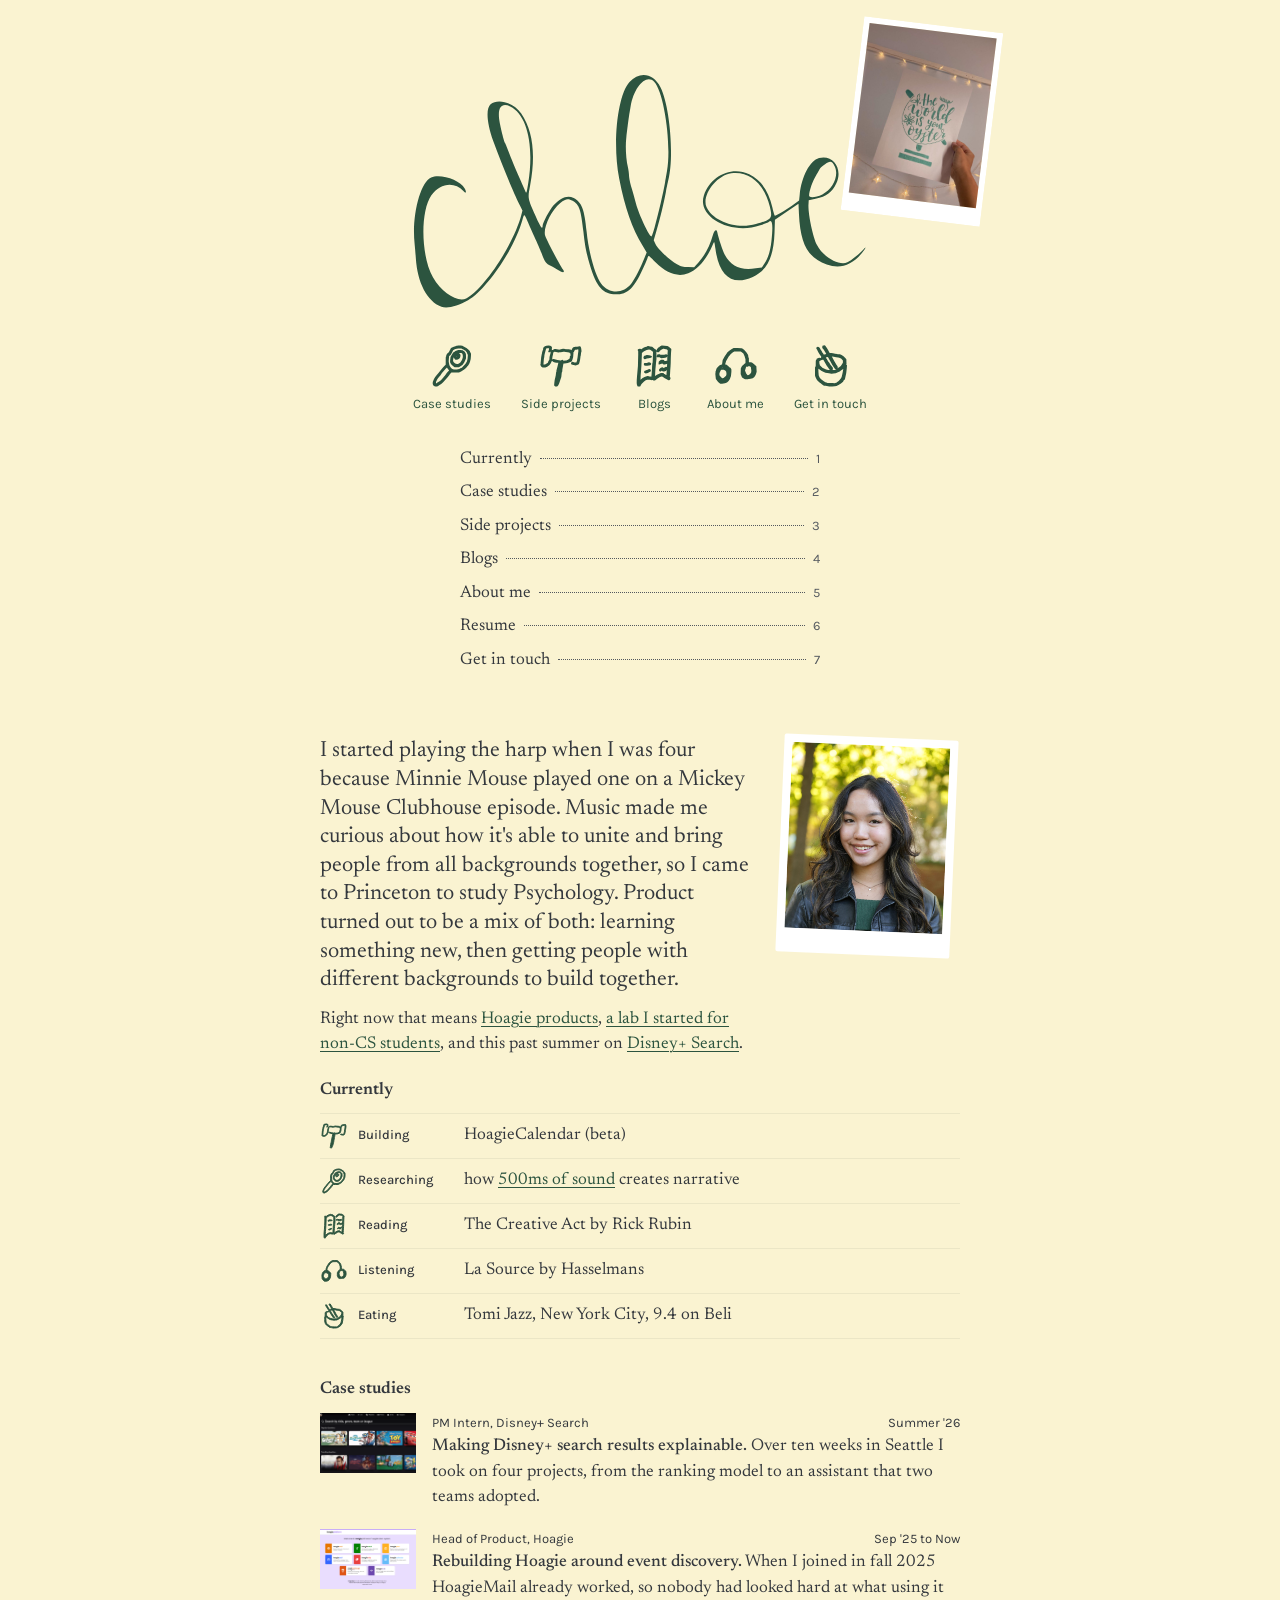
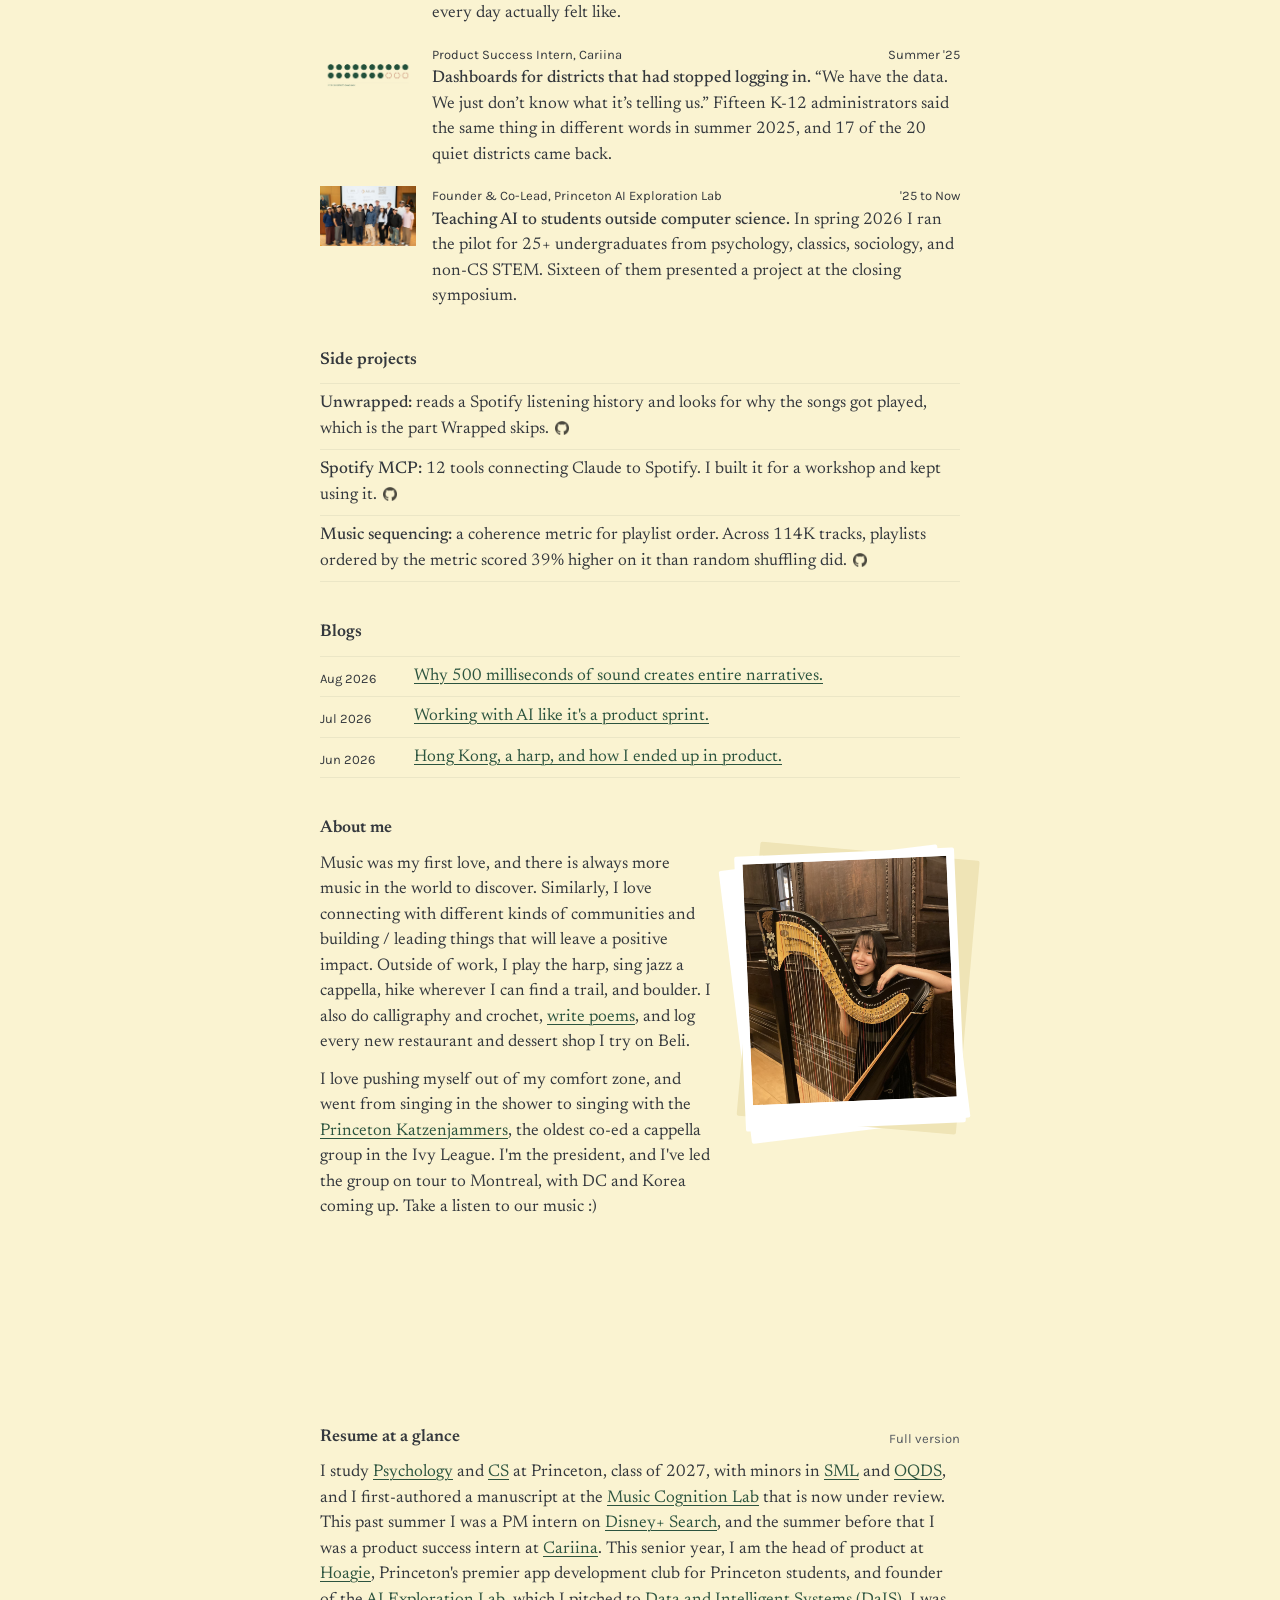
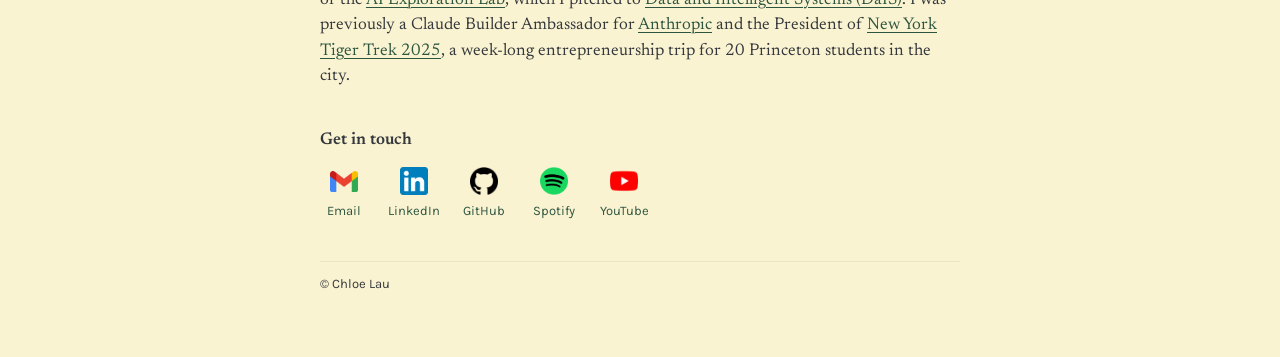
==== index.html @ ee805d2f "home: the lettering piece. Wordmark as the hero in pen green, the five pen marks as the nav, a numbe" ====
<!doctype html>
<html lang="en">
<head>
<meta charset="utf-8" />
<meta name="viewport" content="width=device-width,initial-scale=1" />
<title>Chloe Lau</title>
<link rel="icon" href="/favicon.ico" sizes="any" />
<link rel="icon" type="image/png" sizes="96x96" href="assets/favicon-96.png?v=7" />
<link rel="icon" type="image/png" sizes="32x32" href="assets/favicon-32.png?v=7" />
<link rel="icon" type="image/png" sizes="192x192" href="assets/favicon-192.png?v=7" />
<link rel="apple-touch-icon" sizes="180x180" href="assets/favicon-180.png?v=7" />
<link rel="canonical" href="https://chloelau.me/" />
<meta name="description" content="Princeton '27, Psychology and CS. I run product at Hoagie and started the AI Exploration Lab, and I interned on Disney+ Search. Recruiting for 2027 PM roles." />
<meta property="og:type" content="website" />
<meta property="og:title" content="Chloe Lau" />
<meta property="og:site_name" content="Chloe Lau" />
<meta property="og:description" content="I run product at Hoagie and started the AI Exploration Lab, and I was a PM intern on Disney+ Search. Recruiting for full-time PM and Applied AI roles, 2027." />
<meta property="og:image" content="https://chloelau.me/assets/headshot.jpg" />
<meta property="og:url" content="https://chloelau.me" />
<meta name="twitter:card" content="summary_large_image" />
<meta name="twitter:title" content="Chloe Lau" />
<meta name="twitter:description" content="I run product at Hoagie and started the AI Exploration Lab, and I was a PM intern on Disney+ Search." />
<meta name="twitter:image" content="https://chloelau.me/assets/headshot.jpg" />
<script type="application/ld+json">{"@context":"https://schema.org","@graph":[{"@type":"WebSite","@id":"https://chloelau.me/#website","url":"https://chloelau.me/","name":"Chloe Lau","publisher":{"@id":"https://chloelau.me/#person"}},{"@type":"Person","@id":"https://chloelau.me/#person","name":"Chloe Lau","url":"https://chloelau.me/","image":"https://chloelau.me/assets/headshot.jpg","jobTitle":"Head of Product, Hoagie","affiliation":{"@type":"CollegeOrUniversity","name":"Princeton University","url":"https://www.princeton.edu/"},"sameAs":["https://www.linkedin.com/in/chloe-hc-lau/","https://github.com/lauechlo"]}]}</script>
<link rel="preconnect" href="https://fonts.googleapis.com" />
<link rel="preconnect" href="https://fonts.gstatic.com" crossorigin />
<link href="https://fonts.googleapis.com/css2?family=Newsreader:ital,opsz,wght@0,6..72,400;0,6..72,500;0,6..72,600;1,6..72,400&family=Karla:wght@400;500&display=swap" rel="stylesheet" />
<style id="theme">
  html{-webkit-text-size-adjust:100%;text-size-adjust:100%;overflow-x:clip}
  body{overflow-x:clip}
  :root{
    /* Butter paper sampled from the October 2026 headshot bokeh (2026-10-21); ink and greens sampled from Chloe's calligraphy pens (2026-09-03) */
    --bone:#FAF3D1;
    --bone-2:#EFE4B6;
    --ink:#34383D;
    --ink-2:#464B51;
    --muted:#53585E;
    --forest:#2C543F;
    --forest-2:#425B4E;
    --slate:#1F3E2E;
    --slate-2:#172E22;
    --hair:rgba(52,56,61,0.10);
    --line:rgba(52,56,61,0.07);
    --font-heading:'Newsreader',Georgia,serif;
    --font-body:'Newsreader',Georgia,serif;
    --font-meta:'Karla',ui-sans-serif,system-ui,sans-serif;
  }

  html{background:var(--bone)}
  body{margin:0;background:var(--bone);color:var(--ink);font-family:var(--font-body);font-optical-sizing:auto;font-size:17px;line-height:1.5;-webkit-font-smoothing:antialiased}
  a{color:var(--forest);text-decoration:underline;text-decoration-thickness:1px;text-underline-offset:3px}
  a:hover{color:var(--slate)}
  img{max-width:100%;display:block}
  p{margin:0 0 12px}

  main{max-width:640px;margin:0 auto;padding:36px 24px 64px}

  /* Intro */
  .intro{display:grid;grid-template-columns:1fr 180px;gap:26px;align-items:stretch}
  .lede{font-size:22px;line-height:1.3;margin-bottom:12px}
  .headshot{aspect-ratio:4/5;align-self:start;min-height:150px;border-radius:6px;overflow:hidden;background:var(--bone-2)}
  .headshot img{width:100%;height:100%;object-fit:cover;object-position:50% 32%}

  /* Section headings */
  h2.sect{font-size:17px;font-weight:600;letter-spacing:0;margin:38px 0 10px}
  h2.sect .cta{font-family:var(--font-meta);font-size:13px;font-weight:400;color:var(--muted);float:right;text-decoration:none;margin-top:4px}
  h2.sect .cta:hover{color:var(--ink)}

  /* Metadata tier: the second face, never under 12px */
  .now .k, .list .d, a.work .meta, .channel-lbl, .top nav a, .foot{font-family:var(--font-meta);font-size:13px;line-height:1.5}
  .now .k{font-weight:500}

  /* Currently */
  .now{list-style:none;margin:0;padding:0}
  .now h2.sect{margin-top:8px}
  .now li{display:grid;grid-template-columns:28px 96px 1fr;gap:10px;padding:8px 0;border-top:1px solid var(--line);align-items:baseline}
  .now li:last-child{border-bottom:1px solid var(--line)}
  .now .k{padding-top:3px}
  .now li>svg{width:28px;height:28px;color:var(--forest);align-self:center;justify-self:start;overflow:visible}

  /* Work rows */
  a.work{display:grid;grid-template-columns:96px 1fr;gap:16px;margin:0 0 18px;color:var(--ink);text-decoration:none;align-items:start}
  a.work .thumb{aspect-ratio:16/10;overflow:hidden;background:var(--bone-2)}
  a.work .thumb img{width:100%;height:100%;object-fit:cover}
  a.work .meta{margin:0 0 2px;display:flex;justify-content:space-between;gap:12px}
  a.work b{font-weight:500}
  a.work p{margin:0}
  .list .gh{width:14px;height:14px;display:inline-block;vertical-align:-2px;margin-left:6px;opacity:.7}
  .list a:hover .gh{opacity:1}

  /* Dated lists (side quests, notebook) */
  .list{list-style:none;margin:0;padding:0}
  .list li{display:grid;grid-template-columns:82px 1fr;gap:12px;padding:7px 0;border-top:1px solid var(--line)}
  .list.no-dates li{grid-template-columns:1fr}
  .list li:last-child{border-bottom:1px solid var(--line)}
  .list .d{padding-top:5px;white-space:nowrap}
  .list li>a{color:var(--ink);text-decoration:none}
  .list li>a b{font-weight:500}
  .list li>a.title{color:var(--forest);text-decoration:underline;text-decoration-thickness:1px;text-underline-offset:3px}

  /* About */


  .katz{display:block;border:0;border-radius:6px;width:100%;margin:8px 0 14px}
  .about-grid{display:grid;grid-template-columns:1fr 220px;gap:26px;align-items:stretch;margin-bottom:14px}
  .about-grid p:last-child{margin-bottom:0}
  .slides{position:relative;aspect-ratio:4/5;align-self:start;overflow:hidden;border-radius:6px;background:var(--bone-2)}
  .slides img{position:absolute;inset:0;width:100%;height:100%;object-fit:cover;opacity:0;transition:opacity .9s ease}
  .slides img.on{opacity:1}


  /* Contact */
  .channels{display:flex;flex-wrap:wrap;gap:22px;margin:14px 0 0}
  .channel{display:flex;flex-direction:column;align-items:center;gap:6px;text-decoration:none;width:48px}
  .channel img{width:28px;height:28px;object-fit:contain}
  .channel:hover .channel-lbl{color:var(--ink)}

  /* Footer */
  .foot{display:flex;justify-content:space-between;margin-top:40px;padding-top:12px;border-top:1px solid var(--line)}


  /* Phones */
  @media (max-width:767px){
    main{padding:24px 20px 56px}
    .intro{grid-template-columns:1fr;gap:16px}
    .headshot{width:120px;order:-1}
    .lede{font-size:20px}
    a.work{grid-template-columns:72px 1fr;gap:12px}
    .list li{grid-template-columns:70px 1fr}
    .about-grid{grid-template-columns:1fr;gap:16px}
    .slides{width:min(240px,100%)}
    a.work .meta{display:block}
    a.work .md{display:block;margin-top:1px}
    .now li{grid-template-columns:24px 84px 1fr}
    .now li>svg{width:24px;height:24px}
    .channels{gap:16px}
  }

  /* Print: keep colors, hide interactive-only chrome */
  @media print{
    *{-webkit-print-color-adjust:exact !important;print-color-adjust:exact !important}
    .sticker{display:none}
    .list .gh, h2.sect .cta{display:none}
    .intro{grid-template-columns:1fr 150px}
  }


  /* Hero, the lettering piece (2026-10-22): the wordmark at page scale in the pen green, the oyster calligraphy as a sticker,
     the five pen marks as the nav, a numbered contents list. Smooth scroll for the anchors, off under reduced motion. */
  html{scroll-behavior:smooth}
  @media (prefers-reduced-motion:reduce){html{scroll-behavior:auto}}
  .hero{position:relative;text-align:center;padding:30px 0 6px}
  .hero .brand{display:block;color:var(--forest)}
  .hero .brand svg{width:min(470px,78vw);height:auto;display:block;margin:0 auto}
  .sticker{position:absolute;top:-12px;right:calc(50% - 352px);width:128px;height:auto;transform:rotate(7deg);border:6px solid #fff;border-bottom-width:18px;background:#fff}
  .iconnav{display:flex;justify-content:center;gap:30px;flex-wrap:wrap;margin:26px 0 30px}
  .iconnav a{display:flex;flex-direction:column;align-items:center;gap:7px;text-decoration:none;color:var(--forest);font-family:var(--font-meta);font-size:13px;line-height:1.3}
  .iconnav a:hover{color:var(--slate)}
  .iconnav svg{width:46px;height:46px;overflow:visible}
  .toc{list-style:none;margin:0 auto 10px;padding:0;max-width:360px;text-align:left}
  .toc li a{display:flex;align-items:baseline;color:var(--ink);text-decoration:none;padding:4px 0}
  .toc li a>span:first-child{order:0}
  .toc li a::after{content:"";order:1;flex:1;border-bottom:1px dotted var(--muted);margin:0 8px;transform:translateY(-4px)}
  .toc .n{order:2;font-family:var(--font-meta);font-size:13px;color:var(--muted)}
  .toc li a:hover>span:first-child{color:var(--forest)}
  .intro{margin-top:44px}

  /* Paper prints: the headshot and the About slideshow, white frames, a small tilt, outer boxes unchanged */
  .headshot.print{box-sizing:border-box;border:8px solid #fff;border-bottom-width:24px;border-radius:2px;background:#fff;transform:rotate(2.5deg);margin-right:6px}
  .stack{position:relative;align-self:start}
  .stack::before,.stack::after{content:"";position:absolute;inset:0;background:#fff;border-radius:2px;z-index:0}
  .stack::before{transform:rotate(-7deg) translate(-6px,4px)}
  .stack::after{transform:rotate(5deg) translate(8px,-2px);background:var(--bone-2)}
  .stack .slides{position:relative;z-index:1;box-sizing:border-box;border:8px solid #fff;border-bottom-width:26px;border-radius:2px;background:#fff;transform:rotate(-2.5deg)}
  @media (max-width:767px){
    .hero{padding-top:10px}
    .hero .brand{margin-top:52px}
    .sticker{width:84px;right:6px;top:0}
    .iconnav{gap:10px 12px;margin:20px 0 22px}
    .iconnav svg{width:38px;height:38px}
    .iconnav a{font-size:12px}
    .toc{max-width:300px}
    .intro{margin-top:32px}
    .headshot.print{width:140px}
    .stack{width:min(240px,100%)}
  }
</style>
</head>
<body>
<main id="top">
  <!-- HERO -->
  <header class="hero">
    <a class="brand" href="#top"><svg role="img" aria-label="Chloe Lau" viewBox="0 0 1000 534" width="1000" height="534"><title>Chloe Lau</title><path fill="currentColor" d="M77.5 512.3C47.3 501.1 26.3 461.1 23.0 408.6C22.4 399.7 21.2 385.9 20.4 378.0C14.0 319.9 32.2 247.0 55.6 237.3C75.7 228.9 117.5 242.7 127.0 260.8C131.4 269.3 130.0 272.1 124.3 265.9C105.1 244.8 74.2 249.0 56.1 275.1C32.1 309.8 33.8 404.7 59.4 449.6C77.9 482.1 112.5 504.0 130.2 494.6C168.6 474.1 231.6 378.5 247.6 316.7L249.9 307.5L243.2 294.2C230.7 269.2 205.8 208.9 187.5 159.0C174.0 122.2 171.7 90.2 182.1 81.6C197.9 68.3 231.9 78.4 247.3 100.9C272.2 137.1 278.5 188.4 266.2 254.5C260.8 283.9 259.7 279.3 285.6 335.8C290.1 345.4 292.8 347.0 292.8 340.1C292.8 333.9 307.8 306.0 316.1 296.5C330.8 279.7 346.0 274.1 358.9 280.8C375.9 289.5 382.1 305.4 386.4 352.4C390.4 394.8 404.6 446.0 417.1 462.7C434.2 485.6 464.7 485.4 482.1 462.3C489.3 452.8 501.1 429.8 509.0 409.8L514.2 396.6L505.7 382.4C482.8 344.4 468.0 302.0 455.7 239.2C441.0 164.7 452.0 62.6 477.7 34.2C499.1 10.4 528.5 15.3 543.5 45.0C563.6 84.6 572.9 193.8 560.3 242.6C559.4 246.4 557.0 257.5 555.2 267.3C550.6 291.9 542.5 325.5 535.2 350.0L529.2 370.5L532.9 378.5C537.9 389.2 564.6 414.5 578.7 422.0C588.0 427.0 591.2 427.8 602.3 427.9L615.2 428.1L624.4 417.9C638.6 402.3 648.0 384.3 655.8 357.5C658.5 348.5 663.2 346.4 664.5 353.6C666.3 364.0 676.4 394.3 680.4 401.6C694.4 426.9 713.8 435.4 746.5 430.5L759.3 428.7L765.2 419.8C772.8 408.3 777.5 393.0 779.7 372.5C783.5 337.5 781.6 324.6 773.8 331.8C772.9 332.6 764.9 335.8 756.0 338.9C694.0 360.4 620.8 321.7 635.9 275.5C649.6 233.4 695.6 212.0 732.5 230.5C757.9 243.1 773.8 265.9 781.7 300.9C783.8 310.6 786.2 318.4 787.0 318.4C790.1 318.4 808.8 307.5 823.2 297.3L838.5 286.4L839.8 273.9C843.6 235.5 861.7 201.4 881.0 196.0C910.8 187.8 932.3 219.2 917.8 249.7C908.6 269.3 897.0 277.9 873.6 282.6L859.0 285.5L858.5 294.5C857.3 313.5 867.9 364.0 876.6 380.9C889.6 406.4 923.7 425.8 941.2 417.8C948.6 414.4 968.7 398.5 974.9 391.1C982.9 381.6 980.6 387.5 972.2 397.8C950.9 424.2 925.5 432.6 897.4 422.4C857.0 407.7 841.3 379.2 838.2 314.8L837.2 293.3L812.1 310.2L787.1 327.0L786.2 355.5C784.4 406.7 770.6 434.7 740.1 448.7C696.2 468.8 668.3 447.7 660.4 388.3C658.7 374.7 658.1 372.8 656.6 376.3C643.0 409.7 623.3 433.4 602.7 441.1C580.4 449.6 557.7 441.9 533.0 417.7C515.9 401.0 518.7 402.2 515.5 409.9C491.4 468.0 477.9 484.3 452.7 485.6C422.6 487.1 407.3 471.0 393.5 423.7C385.3 395.6 383.2 384.9 379.6 352.8C374.3 305.0 370.9 295.1 356.7 286.8C347.2 281.2 341.9 282.1 330.4 291.3C310.9 306.6 293.0 345.9 298.3 361.3C302.3 372.6 328.7 422.6 336.5 433.7C341.0 440.0 335.2 440.5 326.6 434.6C322.5 431.8 315.0 427.5 309.8 425.0C299.6 420.1 298.2 418.2 290.2 397.6C288.1 391.9 281.2 376.2 275.0 362.7C268.8 349.1 261.7 333.2 259.3 327.4C253.7 314.1 253.5 314.1 249.6 328.1C232.6 388.9 174.2 475.0 134.1 498.6C112.7 511.2 89.7 516.7 77.5 512.3ZM531.0 343.5C539.4 312.8 549.9 268.1 553.3 247.8C555.1 237.5 557.0 226.3 557.5 223.0C567.4 167.3 551.1 54.9 530.1 33.3C513.4 16.1 487.4 43.6 480.0 86.3C477.1 103.3 475.6 114.0 470.8 153.3C468.7 170.7 470.1 197.3 474.3 215.4C475.6 221.0 476.7 229.1 476.7 233.5C476.7 237.8 479.1 249.3 482.0 259.0C484.9 268.7 489.2 283.9 491.4 292.8C497.4 315.7 519.5 362.7 524.3 362.7C525.1 362.7 528.1 354.0 531.0 343.5ZM746.7 336.2C781.5 326.1 782.2 325.1 776.2 299.0C765.0 251.2 732.1 222.8 694.2 228.4C662.2 233.1 630.8 275.8 641.5 300.1C655.1 330.7 705.6 348.1 746.7 336.2ZM888.0 273.3C910.9 262.1 923.7 233.1 914.4 213.8C909.6 204.1 906.5 202.2 899.7 205.1C893.8 207.6 882.0 217.5 882.0 219.9C882.0 220.8 878.6 226.7 874.6 232.9C867.5 243.9 859.8 266.1 859.8 275.8C859.8 281.1 874.7 279.8 888.0 273.3ZM262.3 248.4C275.1 168.6 259.5 102.9 223.8 86.0C206.6 77.9 198.0 86.7 200.0 110.2C201.0 122.0 209.8 158.5 212.9 164.0C213.8 165.6 218.0 175.9 222.1 186.9C228.4 203.5 240.5 231.9 255.1 264.2C258.7 272.2 258.4 272.9 262.3 248.4Z"/></svg></a>
    <img class="sticker" src="assets/calligraphy-oyster.jpg" alt="A calligraphy piece Chloe made that reads the world is your oyster" width="128" height="160" />
    <nav class="iconnav">
      <a href="#projects"><svg aria-hidden="true" focusable="false" viewBox="-8 -8 116 116"><path fill="currentColor" stroke="currentColor" stroke-width="4" stroke-linejoin="round" d="M6.7 99.1C4.1 98.0 3.3 97.0 3.3 94.5C3.3 90.0 8.5 79.3 13.1 74.1C15.7 71.2 19.2 66.8 23.5 61.2C25.5 58.8 29.0 54.6 31.5 52.1L36.1 47.4L36.1 38.2L36.2 28.9L37.0 25.4C37.9 21.0 39.0 19.2 41.2 18.1L43.0 17.1L44.6 14.7C45.5 13.3 46.7 10.9 47.4 9.3L48.6 6.5L51.1 5.0C53.2 3.7 56.8 2.3 61.0 1.2C61.5 1.1 63.5 0.8 65.4 0.5L68.9 0.0L72.1 0.4L75.3 0.9L78.4 2.5C85.7 6.3 86.7 7.0 89.7 9.8L92.7 12.7L94.3 16.0L95.9 19.4L95.8 24.4C95.7 31.0 94.9 36.1 93.5 38.8C93.0 40.0 92.2 41.8 91.9 42.8C91.5 43.9 90.6 45.5 89.8 46.5C88.9 47.4 87.0 49.9 85.4 51.9C81.9 56.6 79.0 58.6 72.2 61.9L66.7 64.4L57.2 64.4L47.6 64.4L45.2 67.1C43.9 68.7 42.2 70.9 41.3 72.2C40.4 73.4 39.4 74.8 38.9 75.3C33.1 81.9 30.7 84.6 30.0 85.6C28.5 87.8 24.2 92.0 21.8 93.5C15.4 97.7 11.9 99.6 10.4 99.8L8.9 100.0L6.7 99.1ZM12.6 94.7C13.7 94.1 15.0 93.3 15.6 92.8C16.1 92.3 17.5 91.5 18.6 90.9C21.1 89.6 27.3 83.9 27.3 83.0C27.3 82.6 28.8 80.7 30.5 78.9C32.3 76.9 34.5 74.3 35.4 73.0C37.2 70.4 37.8 69.7 41.5 65.4C42.9 63.8 44.2 62.0 44.3 61.4L44.6 60.3L42.7 58.2C41.6 57.0 40.2 55.0 39.5 53.6C38.8 52.3 38.0 51.2 37.7 51.2C36.4 51.2 23.7 65.3 20.5 70.3C19.6 71.8 18.2 73.5 17.5 74.2C16.7 74.8 15.6 76.2 15.0 77.3C14.3 78.3 13.3 79.7 12.7 80.4C12.1 81.1 10.7 83.3 9.6 85.5L7.7 89.3L7.7 92.2L7.7 95.1L8.2 95.4C9.4 95.8 10.6 95.7 12.6 94.7ZM67.3 59.6C68.6 59.1 71.1 58.0 73.0 57.2L76.4 55.6L79.7 52.3C83.8 48.2 87.9 42.6 89.4 39.2C90.6 36.4 91.8 28.8 91.9 24.3L91.9 21.5L90.9 19.6C90.4 18.6 90.0 17.5 90.0 17.1C90.0 16.7 88.9 14.9 87.6 13.1L85.3 9.8L82.2 8.2C80.6 7.3 78.1 6.0 76.8 5.3L74.4 4.1L69.9 3.9L65.3 3.7L61.4 4.5C59.2 4.9 56.4 5.8 55.1 6.4C52.7 7.6 49.8 10.7 49.8 11.9C49.8 12.5 45.1 20.6 44.0 21.9C43.7 22.2 43.0 22.5 42.4 22.5L41.2 22.5L41.0 23.5C40.8 24.2 40.4 27.7 40.1 31.3L39.7 38.0L40.1 41.4C41.1 47.5 41.4 49.0 43.0 51.7C44.7 54.8 48.4 58.7 50.1 59.4C53.9 60.9 63.2 61.0 67.3 59.6ZM56.7 50.6C56.1 50.3 54.2 48.7 52.4 47.1L49.2 44.3L48.2 42.1L47.2 40.0L47.3 35.4C47.4 28.3 48.0 26.2 50.5 23.9C51.2 23.3 52.2 21.6 52.9 20.3L54.0 17.8L56.6 16.1C58.0 15.2 60.9 13.8 63.0 13.1L66.7 11.8L71.2 11.9L75.8 12.0L76.8 12.7C78.6 13.8 82.3 17.8 82.8 19.0C83.1 19.7 83.3 22.4 83.3 25.2L83.3 30.3L81.3 35.1C80.2 37.8 78.8 40.7 78.0 41.6C77.3 42.5 76.5 43.8 76.1 44.4C75.8 45.0 73.7 46.7 71.4 48.2L67.2 51.0L62.4 51.1L57.7 51.2L56.7 50.6ZM64.9 46.9C66.0 46.7 68.1 45.8 69.5 44.8L72.2 43.1L74.4 39.7C78.9 32.9 80.5 25.8 78.6 20.1L77.8 17.6L76.1 16.5L74.4 15.3L70.7 15.3L67.0 15.3L63.1 16.6L59.1 17.8L57.5 19.3C56.7 20.1 56.0 21.1 56.0 21.6C56.0 22.1 55.4 23.2 54.6 24.0C52.4 26.5 51.3 29.2 51.0 32.6L50.6 35.8L51.2 38.3L51.8 40.7L55.1 43.7C59.0 47.4 60.4 47.8 64.9 46.9ZM58.5 31.5C57.9 30.9 57.2 29.6 56.8 28.6L56.1 26.9L56.4 25.3C57.4 21.1 60.5 18.7 64.8 18.7L66.4 18.7L67.8 20.5L69.4 22.4L69.4 24.4C69.4 26.7 68.8 28.3 67.4 29.7C65.9 31.0 62.4 32.5 60.8 32.5L59.5 32.5L58.5 31.5ZM63.8 27.6L65.2 26.5L65.3 24.6L65.3 22.7L64.1 22.6C63.4 22.5 62.2 22.9 61.3 23.4L59.8 24.4L59.8 26.0C59.8 28.8 61.5 29.5 63.8 27.6Z"/></svg><span>Case studies</span></a>
      <a href="#quests"><svg aria-hidden="true" focusable="false" viewBox="-8 -8 116 116"><path fill="currentColor" stroke="currentColor" stroke-width="4" stroke-linejoin="round" d="M35.5 99.2L34.7 98.3L35.2 92.5C35.7 86.6 36.4 82.8 37.8 78.0C38.3 76.5 38.8 73.5 39.0 71.4C39.2 69.2 39.7 65.7 40.2 63.7C40.6 61.7 41.2 59.1 41.4 58.1C41.7 57.1 42.4 54.3 43.1 51.9C44.4 47.2 45.2 43.2 45.2 41.4L45.2 40.3L42.0 40.1C40.2 40.0 37.2 39.5 35.2 39.0L31.6 38.0L30.5 37.0C29.3 35.8 29.2 35.0 30.2 34.5L31.0 34.1L33.4 34.8C37.9 36.2 43.0 37.3 48.6 38.0L50.5 38.3L51.8 37.3L53.1 36.4L53.7 36.6C54.1 36.8 54.4 37.3 54.4 37.8L54.4 38.6L56.3 38.6C57.4 38.6 59.7 38.4 61.3 38.2L64.4 37.8L67.8 36.3C69.6 35.4 71.5 34.4 71.9 33.9C73.1 32.7 74.3 29.8 74.3 28.0L74.3 26.3L75.1 25.8L75.9 25.3L75.9 21.2L75.9 17.0L74.8 16.6C74.2 16.3 73.5 15.8 73.2 15.4C72.9 15.0 72.1 14.4 71.5 14.2C70.2 13.7 63.3 12.7 58.5 12.2L55.4 12.0L52.3 12.7C50.6 13.0 48.0 13.4 46.5 13.6L43.8 13.8L41.0 13.1C38.1 12.4 32.2 12.2 31.0 12.7C30.6 12.8 30.3 13.2 30.3 13.5C30.3 13.8 29.8 14.5 29.3 15.0L28.3 16.0L28.1 19.0C27.9 20.5 27.6 22.5 27.2 23.3C26.9 24.1 26.4 26.7 26.1 29.3L25.7 33.8L26.3 34.3C27.3 34.9 27.1 35.6 25.9 36.2L24.9 36.6L23.6 39.4C22.9 40.9 22.0 42.7 21.7 43.5C20.7 45.6 17.9 48.0 14.4 49.8L11.1 51.5L7.4 51.5L3.7 51.5L2.4 50.6C1.8 50.1 1.0 49.0 0.6 48.3L-0.0 46.8L0.5 43.4C0.7 41.5 1.1 38.1 1.3 35.7C1.7 29.7 2.4 24.8 3.2 21.6C3.6 20.1 4.0 18.1 4.1 17.2C4.7 14.4 5.8 10.7 6.3 10.1C6.5 9.8 6.8 8.4 6.8 7.0C7.0 2.7 7.5 2.2 13.5 0.8C19.2 -0.5 22.4 -0.1 24.6 2.3L25.2 3.1L25.0 6.6L24.8 10.1L23.5 11.5C22.8 12.2 21.7 12.9 21.0 13.1L19.9 13.4L19.9 12.9C19.9 12.7 20.2 11.9 20.7 11.1C21.1 10.4 21.6 8.8 21.7 7.7L22.0 5.6L21.2 4.3C20.7 3.5 20.1 2.9 19.8 2.9C18.3 2.9 11.4 4.2 11.0 4.6C10.8 4.8 10.3 6.4 9.9 8.2C9.5 10.0 8.8 12.7 8.3 14.3C7.8 15.9 7.1 18.4 6.8 19.9C6.6 21.4 6.3 22.6 6.2 22.6C6.2 22.6 6.1 23.9 6.0 25.6C5.9 27.2 5.6 29.0 5.4 29.5C5.1 30.0 4.7 33.0 4.5 36.2C4.3 39.5 4.0 42.9 3.9 43.9L3.6 45.6L4.1 46.9L4.6 48.1L7.3 48.1L9.9 48.1L12.5 47.0C15.4 45.6 17.7 43.9 18.3 42.6C18.5 42.1 19.6 39.9 20.7 37.8L22.8 33.9L22.8 32.4C22.8 29.8 23.7 23.9 24.5 21.5C25.0 20.2 25.3 18.7 25.3 18.2C25.3 17.0 26.5 13.1 27.1 12.4C27.3 12.0 28.9 11.2 30.5 10.6L33.4 9.4L36.3 9.4C37.9 9.4 40.7 9.8 42.6 10.1L46.0 10.8L47.6 10.4C48.5 10.2 50.6 9.7 52.3 9.3L55.5 8.7L60.6 9.2C63.4 9.4 67.3 9.8 69.1 9.9L72.4 10.2L74.4 11.6C75.4 12.3 76.6 12.9 77.0 12.8L77.7 12.7L78.3 10.8C79.3 8.0 80.2 6.3 81.2 5.3L82.2 4.4L86.4 3.6C88.8 3.2 92.2 2.7 94.1 2.6L97.6 2.4L98.0 2.8C98.6 3.4 99.3 6.4 99.5 9.9L99.7 12.9L98.9 15.7C98.5 17.2 98.2 19.7 98.1 21.3C98.0 22.8 97.8 24.3 97.6 24.6C97.4 24.9 97.1 26.7 96.9 28.6C96.6 32.2 95.8 36.7 94.8 39.6C94.4 40.6 94.2 41.7 94.2 42.2C94.2 43.4 92.7 44.6 90.0 45.6L87.6 46.5L84.8 46.1C83.2 45.9 80.9 45.4 79.7 44.9L77.4 44.2L77.3 43.3C77.2 42.9 77.4 42.2 77.7 42.0L78.3 41.5L79.7 41.9C80.5 42.1 81.9 42.4 82.8 42.7C85.0 43.3 87.5 43.3 89.1 42.7L90.3 42.3L91.0 40.7C91.3 39.9 91.8 38.4 92.1 37.3C92.3 36.3 92.6 35.0 92.7 34.4C93.1 32.9 93.8 28.5 94.2 24.7C94.6 21.1 95.2 17.0 95.6 14.2C95.8 13.3 95.8 11.1 95.6 9.4L95.4 6.2L94.3 6.0C93.7 5.8 92.0 5.9 90.5 6.2C89.0 6.5 87.0 6.8 86.0 6.9L84.2 7.1L83.0 8.9C82.3 9.9 81.7 11.2 81.5 11.7L81.2 12.8L80.4 12.9L79.6 13.1L79.4 18.0C79.2 26.1 78.9 27.8 77.3 32.4L75.6 36.7L74.6 37.2C68.1 40.5 64.3 41.6 59.0 41.7L55.2 41.7L54.8 42.2C54.5 42.4 54.0 44.2 53.7 46.1C52.4 54.3 52.2 55.5 51.8 56.7C51.6 57.4 51.5 58.5 51.5 59.2C51.5 60.9 50.6 65.3 50.2 65.8C50.0 66.0 49.8 66.8 49.8 67.6C49.8 70.5 47.2 83.2 46.0 85.8C45.6 86.8 45.2 87.8 45.2 88.2C45.2 88.5 44.6 90.1 43.9 91.8C43.2 93.4 42.4 95.5 42.0 96.4C41.6 97.3 40.8 98.4 40.1 99.0L38.9 100.0L37.6 100.0L36.2 100.0L35.5 99.2Z"/></svg><span>Side projects</span></a>
      <a href="#writing"><svg aria-hidden="true" focusable="false" viewBox="-8 -8 116 116"><path fill="currentColor" stroke="currentColor" stroke-width="4" stroke-linejoin="round" d="M9.6 98.7C8.6 96.9 8.3 85.3 9.0 78.3C11.0 60.6 12.3 35.5 12.2 20.3L12.1 11.4L11.5 10.6L10.8 9.8L12.4 9.1C14.3 8.3 16.3 8.7 16.3 10.0C16.3 11.4 17.5 11.0 20.1 8.7C22.6 6.4 28.1 3.6 32.4 2.5L35.0 1.7L39.9 2.7L44.9 3.7L46.2 4.9C46.9 5.6 48.8 7.0 50.4 8.1L53.3 9.9L53.7 11.4C53.9 12.3 54.1 17.3 54.2 22.6L54.2 32.2L53.0 42.8C52.0 52.0 50.7 70.7 50.6 76.4C50.6 78.9 51.0 78.8 54.9 76.1C56.7 74.9 60.1 73.0 62.5 71.9L66.8 69.9L70.1 69.9L73.4 69.9L74.0 70.7C74.9 71.7 81.7 75.9 82.6 75.9C82.9 75.9 83.1 75.5 83.2 75.2C83.4 71.6 84.5 55.4 84.9 49.4C85.2 45.2 85.3 41.7 85.2 41.6C85.1 41.5 83.7 42.0 82.1 42.8C80.5 43.6 78.2 44.2 77.0 44.2L74.8 44.3L73.0 42.6C71.3 40.9 69.6 40.5 69.0 41.6C68.5 42.3 63.9 44.8 63.5 44.5C63.4 44.3 63.4 43.2 63.7 42.0L64.0 39.8L66.4 38.0L68.9 36.1L71.1 36.1L73.3 36.1L75.0 38.0C76.9 39.9 78.6 40.2 80.4 38.9C81.0 38.4 82.5 38.0 83.6 38.0L85.5 38.0L85.4 33.6C85.4 31.2 85.7 25.1 86.1 20.0L86.8 10.7L85.4 8.7L84.0 6.6L80.7 5.7C78.9 5.1 76.2 4.6 74.7 4.6L72.0 4.6L68.4 6.9C66.4 8.2 63.9 10.2 62.9 11.3L61.0 13.3L59.5 13.3C57.2 13.3 57.1 11.9 59.3 8.6L61.4 5.6L64.6 3.5C66.3 2.3 68.3 1.1 69.0 0.7L70.2 0.1L76.6 0.7L82.8 1.3L85.2 2.7C86.6 3.6 88.6 5.1 89.7 6.1L91.7 8.0L91.0 16.2C90.7 20.7 90.4 28.9 90.3 34.3C90.3 39.8 90.0 47.4 89.7 51.2C89.4 55.0 88.9 62.6 88.6 68.0L87.9 77.9L88.9 78.9C90.1 80.2 89.8 82.5 88.4 83.4L87.3 84.0L81.8 81.1C78.7 79.5 75.1 77.3 73.9 76.4L71.4 74.7L69.5 74.7C66.8 74.7 62.7 76.7 56.9 80.8L52.2 84.3L50.5 84.3L48.7 84.3L48.4 83.4C48.2 82.9 48.5 82.0 49.0 81.4C49.6 80.8 50.0 80.0 50.0 79.6L50.0 78.9L47.8 78.9L45.7 78.9L46.0 81.0L46.4 83.1L45.4 83.6C44.9 83.7 42.3 83.5 39.8 83.0L35.2 82.0L32.4 82.5C29.2 83.1 27.4 84.2 23.6 87.5C20.9 89.8 15.0 97.0 14.3 98.9L13.9 100.0L12.1 100.0L10.3 100.0L9.6 98.7ZM17.2 86.7C19.3 83.9 25.2 79.9 29.5 78.6L32.7 77.5L37.5 78.0C40.2 78.1 43.1 78.5 43.7 78.7L45.0 79.0L45.5 75.5C46.0 71.9 46.8 59.3 47.3 49.5C47.4 46.4 47.8 43.4 48.1 42.8C48.5 42.2 48.9 35.2 49.2 27.2L49.5 12.8L47.2 11.5C45.8 10.8 44.4 9.9 43.9 9.3C41.7 6.6 36.0 5.9 31.0 7.7C27.8 8.9 20.2 13.6 18.6 15.4L17.6 16.6L17.3 25.0C16.7 41.0 15.7 59.9 15.0 66.0C14.6 69.3 14.2 75.8 14.1 80.6L13.9 89.2L14.6 89.2C15.0 89.1 16.2 88.0 17.2 86.7ZM28.1 66.1L26.9 65.2L27.3 64.2C27.5 63.7 28.2 63.3 28.9 63.3C29.5 63.3 31.7 62.4 34.0 61.4C38.3 59.4 40.1 59.3 40.1 61.1L40.1 62.3L36.7 64.3C34.8 65.4 32.3 66.4 31.3 66.6L29.2 66.9L28.1 66.1ZM64.7 61.3C63.4 57.8 70.5 53.5 72.9 56.3C73.3 56.8 74.3 57.2 75.1 57.2L76.4 57.2L77.1 56.0C77.5 55.4 78.4 54.6 79.2 54.5L80.7 54.1L81.6 54.8L82.5 55.5L81.6 57.2C80.5 59.5 77.1 62.0 75.4 62.0C74.6 62.0 73.1 61.6 71.9 61.1C70.7 60.7 69.3 60.2 68.7 60.2C68.1 60.2 67.3 60.7 66.9 61.1C66.0 62.3 65.1 62.3 64.7 61.3ZM28.8 47.2L26.5 46.9L26.5 45.7L26.5 44.6L28.8 44.6C30.0 44.6 32.2 44.0 33.7 43.4C36.9 41.9 38.1 41.9 39.8 43.3L41.0 44.3L40.7 45.2L40.3 46.3L37.2 46.6C35.4 46.7 33.4 47.0 32.5 47.2C31.7 47.3 30.0 47.3 28.8 47.2ZM25.5 29.8C25.3 29.3 25.4 28.3 25.7 27.5L26.4 26.2L29.3 25.2L32.2 24.2L37.3 24.9C45.1 26.0 44.7 27.6 36.3 28.4L31.3 28.8L29.8 29.8C28.0 31.0 26.0 31.0 25.5 29.8ZM66.1 26.8L64.0 25.4L61.5 25.7L58.9 26.1L59.2 24.6L59.3 23.2L61.0 22.7L62.7 22.0L65.4 22.8C68.8 23.7 76.3 23.7 78.9 22.8L80.8 22.2L81.4 22.8L82.0 23.4L81.6 25.2C81.1 27.5 80.4 27.8 73.7 28.0L68.1 28.2L66.1 26.8Z"/></svg><span>Blogs</span></a>
      <a href="#about"><svg aria-hidden="true" focusable="false" viewBox="-8 -8 116 116"><path fill="currentColor" stroke="currentColor" stroke-width="4" stroke-linejoin="round" d="M9.7 91.8C8.0 90.9 4.4 87.1 2.3 83.8L1.2 82.3L0.6 77.6C-0.1 72.0 -0.2 66.8 0.5 64.8C0.7 64.0 1.3 62.1 1.7 60.5L2.6 57.6L5.6 53.8C9.2 49.5 10.3 48.8 14.2 48.4L16.9 48.1L16.9 45.8C16.9 40.1 20.1 30.7 23.2 26.9C23.9 26.1 25.7 23.4 27.3 21.0L30.1 16.6L33.5 13.6C35.4 11.9 38.5 9.7 40.4 8.7L43.8 6.9L53.6 6.9L63.3 7.0L66.1 8.5C68.6 9.8 70.0 11.2 74.5 16.6C76.4 18.9 79.0 24.4 79.0 26.2C79.0 26.7 79.3 27.9 79.7 28.9L80.5 30.7L80.5 36.4L80.5 42.0L82.2 42.3C83.1 42.4 85.2 42.7 86.8 42.8L89.7 43.1L91.6 44.6C92.7 45.3 94.9 47.2 96.5 48.8L99.4 51.5L99.7 57.7L100.1 63.8L99.3 67.3C98.3 71.4 97.0 74.2 94.8 76.7C92.6 79.2 91.2 79.8 86.7 80.2C84.6 80.4 82.2 80.7 81.3 80.8C80.4 81.0 78.5 81.2 76.9 81.3L74.0 81.6L72.2 80.8C71.1 80.4 69.5 79.5 68.6 78.8L66.8 77.4L65.3 73.7L63.8 70.0L63.9 63.3L64.1 56.7L65.3 54.1L66.6 51.5L70.7 47.6C72.9 45.4 75.0 43.6 75.3 43.6L75.9 43.6L75.9 38.1L75.9 32.6L74.8 29.0C74.3 27.0 73.6 24.8 73.4 24.1C72.7 20.6 67.4 14.1 63.9 12.3L62.0 11.2L56.8 11.2C53.9 11.2 50.1 11.3 48.2 11.4L44.9 11.6L41.5 13.3C36.9 15.7 34.5 18.2 29.6 25.3C22.7 35.7 21.6 38.1 20.7 45.2L20.4 47.7L21.7 47.7C23.7 47.7 27.4 49.9 30.9 53.2C32.5 54.7 34.0 55.9 34.3 55.9C34.6 55.9 35.2 56.6 35.6 57.4L36.4 58.9L36.4 64.6C36.4 71.7 35.4 76.6 32.8 81.8C28.7 89.7 25.5 91.6 14.6 92.6L11.5 92.8L9.7 91.8ZM19.9 81.6C21.0 81.0 23.0 79.3 24.4 77.8L26.9 75.1L27.5 72.8L28.1 70.5L27.7 67.2C27.5 65.3 27.1 63.3 26.8 62.8C25.7 60.8 22.7 58.6 19.7 57.7L16.9 56.9L15.0 57.2C13.9 57.4 12.7 57.6 12.3 57.7C11.0 58.1 8.9 61.3 7.4 65.1L6.2 68.4L6.2 71.1L6.2 73.7L8.1 76.2C9.1 77.5 10.8 79.5 11.8 80.6L13.7 82.6L15.8 82.6C17.0 82.6 18.9 82.1 19.9 81.6ZM82.4 74.6C85.8 73.7 86.7 73.0 88.7 69.5L90.2 66.9L90.5 63.9C90.7 62.3 90.6 59.8 90.3 58.6C90.1 57.2 89.6 55.1 89.5 53.8L89.2 51.4L88.1 50.8C87.4 50.5 86.2 49.6 85.2 49.0C84.2 48.3 82.8 47.7 82.1 47.7L80.8 47.7L80.1 48.8L79.4 49.8L77.8 49.5L76.2 49.2L74.8 50.8L73.3 52.4L72.0 56.8L70.6 61.1L71.8 64.8C73.4 70.0 74.3 71.5 76.9 73.5C78.2 74.6 79.3 75.4 79.3 75.4C79.4 75.4 80.8 75.0 82.4 74.6ZM16.9 53.1C16.9 52.7 16.6 52.3 16.2 52.3C15.7 52.3 15.4 52.7 15.4 53.1C15.4 53.5 15.7 53.8 16.2 53.8C16.6 53.8 16.9 53.5 16.9 53.1Z"/></svg><span>About me</span></a>
      <a href="#contact"><svg aria-hidden="true" focusable="false" viewBox="-8 -8 116 116"><path fill="currentColor" stroke="currentColor" stroke-width="4" stroke-linejoin="round" d="M43.1 99.1C41.6 98.6 38.6 98.1 36.4 97.9L32.5 97.5L28.9 94.8C27.0 93.3 23.6 90.8 21.4 89.3C16.5 86.1 14.8 83.8 13.1 78.1L11.7 74.0L11.7 64.1L11.7 54.2L12.5 52.4L13.4 50.6L13.5 43.7L13.6 36.8L14.6 35.0L15.5 33.1L17.9 32.1L20.4 31.1L22.9 31.5L25.6 31.9L26.8 29.7C28.6 26.8 28.5 26.6 25.9 23.4C23.3 20.2 16.2 8.5 16.2 7.4C16.2 6.9 15.9 6.6 15.5 6.6C15.1 6.6 15.0 6.0 15.1 5.3L15.3 3.9L17.1 3.7C19.3 3.5 19.5 3.7 22.6 9.7C24.0 12.2 25.9 15.4 26.8 16.9C27.8 18.3 29.1 20.4 29.7 21.4L30.8 23.4L32.9 23.1C35.1 22.6 40.1 20.4 40.1 19.7C40.1 18.4 34.3 8.7 32.3 6.6L29.9 4.1L30.1 2.2L30.2 0.3L32.2 0.1L34.0 -0.1L37.5 5.2C39.3 8.1 41.9 12.3 43.1 14.7L45.3 18.9L50.4 19.2C53.1 19.4 56.0 19.9 56.8 20.3C57.5 20.7 61.4 21.4 65.5 21.9L72.9 22.6L74.9 23.7C77.5 25.0 83.2 29.5 85.1 31.7L86.8 33.6L86.9 39.2L87.1 44.8L86.3 45.4C85.3 46.5 85.4 47.7 87.0 48.3L88.3 48.9L87.8 55.4C87.4 62.2 85.6 73.2 84.0 79.3L83.1 82.9L81.6 84.0C80.9 84.6 80.2 85.5 80.2 86.0C80.2 88.6 68.8 97.2 63.4 98.6C61.9 99.0 57.2 99.5 53.2 99.6L45.8 99.9L43.1 99.1ZM64.9 93.1C70.1 90.4 72.3 88.4 75.9 83.0L78.6 78.9L80.3 71.9C81.3 68.1 82.2 62.6 82.5 59.8L82.8 54.5L82.1 54.5C81.3 54.5 75.9 58.0 75.6 58.8C75.4 59.0 75.0 59.3 74.6 59.3C74.1 59.3 73.4 59.8 73.0 60.3C72.5 60.8 69.6 62.5 66.6 63.9L61.1 66.5L56.1 66.9L51.2 67.4L45.1 66.6C41.8 66.3 37.9 65.6 36.5 65.3C33.0 64.3 25.0 59.8 21.7 56.9C20.2 55.6 18.5 54.5 17.9 54.5L16.8 54.5L16.4 56.0C15.8 58.5 16.6 72.4 17.6 75.9C19.1 81.2 20.8 83.5 25.6 86.5C27.0 87.4 29.2 89.0 30.5 90.1C33.1 92.5 36.8 94.0 40.4 94.1C41.7 94.1 43.4 94.3 44.0 94.6C44.7 94.9 48.6 95.1 52.9 95.1L60.5 95.2L64.9 93.1ZM63.7 59.9C65.7 58.9 67.7 57.7 68.2 57.2C68.7 56.8 70.2 55.9 71.6 55.2C74.9 53.5 77.4 50.7 79.9 45.9L82.0 41.9L82.0 38.9L82.0 35.9L80.5 33.6C77.5 29.0 70.2 25.7 62.9 25.7C61.4 25.7 59.1 25.3 57.8 24.9C56.5 24.4 54.0 24.0 52.2 24.0L49.1 24.0L49.1 24.7C49.1 25.1 49.5 26.0 49.9 26.6C50.4 27.3 51.9 30.0 53.3 32.6C58.5 42.5 60.1 45.3 62.1 47.8C63.2 49.2 64.4 51.1 64.7 52.0L65.1 53.7L64.6 54.7C64.3 55.3 63.4 55.7 62.7 55.7L61.3 55.7L59.2 52.8C55.9 48.5 54.2 45.6 49.3 36.0C44.3 25.9 43.7 25.1 42.0 25.1C40.1 25.1 34.7 27.5 34.7 28.4C34.7 28.8 35.5 30.2 36.5 31.6C37.4 32.9 38.9 35.4 39.8 37.1C40.6 38.7 42.1 41.0 43.1 42.0C44.0 43.1 45.2 45.0 45.8 46.1C46.4 47.2 48.2 49.7 49.8 51.6L52.7 55.0L52.7 56.5L52.7 58.1L51.2 58.4C49.0 59.0 48.1 58.4 46.3 55.6C45.4 54.1 44.6 52.9 44.3 52.7C43.5 52.1 39.0 45.0 35.3 38.4L31.4 31.6L28.6 32.0C24.9 32.5 22.2 33.7 20.2 35.7L18.6 37.3L18.6 40.7C18.6 42.5 18.9 45.1 19.2 46.4L19.9 48.8L23.6 52.4L27.2 56.0L31.4 58.1C35.3 60.1 38.4 61.2 42.5 61.9C43.4 62.1 47.7 62.1 52.1 62.0L60.2 61.8L63.7 59.9Z"/></svg><span>Get in touch</span></a>
    </nav>
    <ol class="toc">
      <li><a href="#currently"><span>Currently</span><span class="n">1</span></a></li>
      <li><a href="#projects"><span>Case studies</span><span class="n">2</span></a></li>
      <li><a href="#quests"><span>Side projects</span><span class="n">3</span></a></li>
      <li><a href="#writing"><span>Blogs</span><span class="n">4</span></a></li>
      <li><a href="#about"><span>About me</span><span class="n">5</span></a></li>
      <li><a href="#resume"><span>Resume</span><span class="n">6</span></a></li>
      <li><a href="#contact"><span>Get in touch</span><span class="n">7</span></a></li>
    </ol>
  </header>

  <!-- INTRO -->
  <section class="intro">
    <div>
      <p class="lede">I started playing the harp when I was four because Minnie Mouse played one on a Mickey Mouse Clubhouse episode. Music made me curious about how it's able to unite and bring people from all backgrounds together, so I came to Princeton to study Psychology. Product turned out to be a mix of both: learning something new, then getting people with different backgrounds to build together.</p>
      <p>Right now that means <a href="https://hoagie.io/" target="_blank" rel="noopener">Hoagie products</a>, <a href="case-studies/ai-fluency-lab.html">a lab I started for non-CS students</a>, and this past summer on <a href="case-studies/disney.html">Disney+ Search</a>.</p>
    </div>
    <div class="headshot print"><img src="assets/headshot.jpg" alt="Chloe Lau" width="1200" height="1500" /></div>
  </section>

  <!-- CURRENTLY -->
  <section class="now" id="currently">
    <h2 class="sect">Currently</h2>
    <ul class="now">
      <li><svg aria-hidden="true" focusable="false" viewBox="-8 -8 116 116"><path fill="currentColor" stroke="currentColor" stroke-width="4" stroke-linejoin="round" d="M35.5 99.2L34.7 98.3L35.2 92.5C35.7 86.6 36.4 82.8 37.8 78.0C38.3 76.5 38.8 73.5 39.0 71.4C39.2 69.2 39.7 65.7 40.2 63.7C40.6 61.7 41.2 59.1 41.4 58.1C41.7 57.1 42.4 54.3 43.1 51.9C44.4 47.2 45.2 43.2 45.2 41.4L45.2 40.3L42.0 40.1C40.2 40.0 37.2 39.5 35.2 39.0L31.6 38.0L30.5 37.0C29.3 35.8 29.2 35.0 30.2 34.5L31.0 34.1L33.4 34.8C37.9 36.2 43.0 37.3 48.6 38.0L50.5 38.3L51.8 37.3L53.1 36.4L53.7 36.6C54.1 36.8 54.4 37.3 54.4 37.8L54.4 38.6L56.3 38.6C57.4 38.6 59.7 38.4 61.3 38.2L64.4 37.8L67.8 36.3C69.6 35.4 71.5 34.4 71.9 33.9C73.1 32.7 74.3 29.8 74.3 28.0L74.3 26.3L75.1 25.8L75.9 25.3L75.9 21.2L75.9 17.0L74.8 16.6C74.2 16.3 73.5 15.8 73.2 15.4C72.9 15.0 72.1 14.4 71.5 14.2C70.2 13.7 63.3 12.7 58.5 12.2L55.4 12.0L52.3 12.7C50.6 13.0 48.0 13.4 46.5 13.6L43.8 13.8L41.0 13.1C38.1 12.4 32.2 12.2 31.0 12.7C30.6 12.8 30.3 13.2 30.3 13.5C30.3 13.8 29.8 14.5 29.3 15.0L28.3 16.0L28.1 19.0C27.9 20.5 27.6 22.5 27.2 23.3C26.9 24.1 26.4 26.7 26.1 29.3L25.7 33.8L26.3 34.3C27.3 34.9 27.1 35.6 25.9 36.2L24.9 36.6L23.6 39.4C22.9 40.9 22.0 42.7 21.7 43.5C20.7 45.6 17.9 48.0 14.4 49.8L11.1 51.5L7.4 51.5L3.7 51.5L2.4 50.6C1.8 50.1 1.0 49.0 0.6 48.3L-0.0 46.8L0.5 43.4C0.7 41.5 1.1 38.1 1.3 35.7C1.7 29.7 2.4 24.8 3.2 21.6C3.6 20.1 4.0 18.1 4.1 17.2C4.7 14.4 5.8 10.7 6.3 10.1C6.5 9.8 6.8 8.4 6.8 7.0C7.0 2.7 7.5 2.2 13.5 0.8C19.2 -0.5 22.4 -0.1 24.6 2.3L25.2 3.1L25.0 6.6L24.8 10.1L23.5 11.5C22.8 12.2 21.7 12.9 21.0 13.1L19.9 13.4L19.9 12.9C19.9 12.7 20.2 11.9 20.7 11.1C21.1 10.4 21.6 8.8 21.7 7.7L22.0 5.6L21.2 4.3C20.7 3.5 20.1 2.9 19.8 2.9C18.3 2.9 11.4 4.2 11.0 4.6C10.8 4.8 10.3 6.4 9.9 8.2C9.5 10.0 8.8 12.7 8.3 14.3C7.8 15.9 7.1 18.4 6.8 19.9C6.6 21.4 6.3 22.6 6.2 22.6C6.2 22.6 6.1 23.9 6.0 25.6C5.9 27.2 5.6 29.0 5.4 29.5C5.1 30.0 4.7 33.0 4.5 36.2C4.3 39.5 4.0 42.9 3.9 43.9L3.6 45.6L4.1 46.9L4.6 48.1L7.3 48.1L9.9 48.1L12.5 47.0C15.4 45.6 17.7 43.9 18.3 42.6C18.5 42.1 19.6 39.9 20.7 37.8L22.8 33.9L22.8 32.4C22.8 29.8 23.7 23.9 24.5 21.5C25.0 20.2 25.3 18.7 25.3 18.2C25.3 17.0 26.5 13.1 27.1 12.4C27.3 12.0 28.9 11.2 30.5 10.6L33.4 9.4L36.3 9.4C37.9 9.4 40.7 9.8 42.6 10.1L46.0 10.8L47.6 10.4C48.5 10.2 50.6 9.7 52.3 9.3L55.5 8.7L60.6 9.2C63.4 9.4 67.3 9.8 69.1 9.9L72.4 10.2L74.4 11.6C75.4 12.3 76.6 12.9 77.0 12.8L77.7 12.7L78.3 10.8C79.3 8.0 80.2 6.3 81.2 5.3L82.2 4.4L86.4 3.6C88.8 3.2 92.2 2.7 94.1 2.6L97.6 2.4L98.0 2.8C98.6 3.4 99.3 6.4 99.5 9.9L99.7 12.9L98.9 15.7C98.5 17.2 98.2 19.7 98.1 21.3C98.0 22.8 97.8 24.3 97.6 24.6C97.4 24.9 97.1 26.7 96.9 28.6C96.6 32.2 95.8 36.7 94.8 39.6C94.4 40.6 94.2 41.7 94.2 42.2C94.2 43.4 92.7 44.6 90.0 45.6L87.6 46.5L84.8 46.1C83.2 45.9 80.9 45.4 79.7 44.9L77.4 44.2L77.3 43.3C77.2 42.9 77.4 42.2 77.7 42.0L78.3 41.5L79.7 41.9C80.5 42.1 81.9 42.4 82.8 42.7C85.0 43.3 87.5 43.3 89.1 42.7L90.3 42.3L91.0 40.7C91.3 39.9 91.8 38.4 92.1 37.3C92.3 36.3 92.6 35.0 92.7 34.4C93.1 32.9 93.8 28.5 94.2 24.7C94.6 21.1 95.2 17.0 95.6 14.2C95.8 13.3 95.8 11.1 95.6 9.4L95.4 6.2L94.3 6.0C93.7 5.8 92.0 5.9 90.5 6.2C89.0 6.5 87.0 6.8 86.0 6.9L84.2 7.1L83.0 8.9C82.3 9.9 81.7 11.2 81.5 11.7L81.2 12.8L80.4 12.9L79.6 13.1L79.4 18.0C79.2 26.1 78.9 27.8 77.3 32.4L75.6 36.7L74.6 37.2C68.1 40.5 64.3 41.6 59.0 41.7L55.2 41.7L54.8 42.2C54.5 42.4 54.0 44.2 53.7 46.1C52.4 54.3 52.2 55.5 51.8 56.7C51.6 57.4 51.5 58.5 51.5 59.2C51.5 60.9 50.6 65.3 50.2 65.8C50.0 66.0 49.8 66.8 49.8 67.6C49.8 70.5 47.2 83.2 46.0 85.8C45.6 86.8 45.2 87.8 45.2 88.2C45.2 88.5 44.6 90.1 43.9 91.8C43.2 93.4 42.4 95.5 42.0 96.4C41.6 97.3 40.8 98.4 40.1 99.0L38.9 100.0L37.6 100.0L36.2 100.0L35.5 99.2Z"/></svg><span class="k">Building</span><span>HoagieCalendar (beta)</span></li>
      <li><svg aria-hidden="true" focusable="false" viewBox="-8 -8 116 116"><path fill="currentColor" stroke="currentColor" stroke-width="4" stroke-linejoin="round" d="M6.7 99.1C4.1 98.0 3.3 97.0 3.3 94.5C3.3 90.0 8.5 79.3 13.1 74.1C15.7 71.2 19.2 66.8 23.5 61.2C25.5 58.8 29.0 54.6 31.5 52.1L36.1 47.4L36.1 38.2L36.2 28.9L37.0 25.4C37.9 21.0 39.0 19.2 41.2 18.1L43.0 17.1L44.6 14.7C45.5 13.3 46.7 10.9 47.4 9.3L48.6 6.5L51.1 5.0C53.2 3.7 56.8 2.3 61.0 1.2C61.5 1.1 63.5 0.8 65.4 0.5L68.9 0.0L72.1 0.4L75.3 0.9L78.4 2.5C85.7 6.3 86.7 7.0 89.7 9.8L92.7 12.7L94.3 16.0L95.9 19.4L95.8 24.4C95.7 31.0 94.9 36.1 93.5 38.8C93.0 40.0 92.2 41.8 91.9 42.8C91.5 43.9 90.6 45.5 89.8 46.5C88.9 47.4 87.0 49.9 85.4 51.9C81.9 56.6 79.0 58.6 72.2 61.9L66.7 64.4L57.2 64.4L47.6 64.4L45.2 67.1C43.9 68.7 42.2 70.9 41.3 72.2C40.4 73.4 39.4 74.8 38.9 75.3C33.1 81.9 30.7 84.6 30.0 85.6C28.5 87.8 24.2 92.0 21.8 93.5C15.4 97.7 11.9 99.6 10.4 99.8L8.9 100.0L6.7 99.1ZM12.6 94.7C13.7 94.1 15.0 93.3 15.6 92.8C16.1 92.3 17.5 91.5 18.6 90.9C21.1 89.6 27.3 83.9 27.3 83.0C27.3 82.6 28.8 80.7 30.5 78.9C32.3 76.9 34.5 74.3 35.4 73.0C37.2 70.4 37.8 69.7 41.5 65.4C42.9 63.8 44.2 62.0 44.3 61.4L44.6 60.3L42.7 58.2C41.6 57.0 40.2 55.0 39.5 53.6C38.8 52.3 38.0 51.2 37.7 51.2C36.4 51.2 23.7 65.3 20.5 70.3C19.6 71.8 18.2 73.5 17.5 74.2C16.7 74.8 15.6 76.2 15.0 77.3C14.3 78.3 13.3 79.7 12.7 80.4C12.1 81.1 10.7 83.3 9.6 85.5L7.7 89.3L7.7 92.2L7.7 95.1L8.2 95.4C9.4 95.8 10.6 95.7 12.6 94.7ZM67.3 59.6C68.6 59.1 71.1 58.0 73.0 57.2L76.4 55.6L79.7 52.3C83.8 48.2 87.9 42.6 89.4 39.2C90.6 36.4 91.8 28.8 91.9 24.3L91.9 21.5L90.9 19.6C90.4 18.6 90.0 17.5 90.0 17.1C90.0 16.7 88.9 14.9 87.6 13.1L85.3 9.8L82.2 8.2C80.6 7.3 78.1 6.0 76.8 5.3L74.4 4.1L69.9 3.9L65.3 3.7L61.4 4.5C59.2 4.9 56.4 5.8 55.1 6.4C52.7 7.6 49.8 10.7 49.8 11.9C49.8 12.5 45.1 20.6 44.0 21.9C43.7 22.2 43.0 22.5 42.4 22.5L41.2 22.5L41.0 23.5C40.8 24.2 40.4 27.7 40.1 31.3L39.7 38.0L40.1 41.4C41.1 47.5 41.4 49.0 43.0 51.7C44.7 54.8 48.4 58.7 50.1 59.4C53.9 60.9 63.2 61.0 67.3 59.6ZM56.7 50.6C56.1 50.3 54.2 48.7 52.4 47.1L49.2 44.3L48.2 42.1L47.2 40.0L47.3 35.4C47.4 28.3 48.0 26.2 50.5 23.9C51.2 23.3 52.2 21.6 52.9 20.3L54.0 17.8L56.6 16.1C58.0 15.2 60.9 13.8 63.0 13.1L66.7 11.8L71.2 11.9L75.8 12.0L76.8 12.7C78.6 13.8 82.3 17.8 82.8 19.0C83.1 19.7 83.3 22.4 83.3 25.2L83.3 30.3L81.3 35.1C80.2 37.8 78.8 40.7 78.0 41.6C77.3 42.5 76.5 43.8 76.1 44.4C75.8 45.0 73.7 46.7 71.4 48.2L67.2 51.0L62.4 51.1L57.7 51.2L56.7 50.6ZM64.9 46.9C66.0 46.7 68.1 45.8 69.5 44.8L72.2 43.1L74.4 39.7C78.9 32.9 80.5 25.8 78.6 20.1L77.8 17.6L76.1 16.5L74.4 15.3L70.7 15.3L67.0 15.3L63.1 16.6L59.1 17.8L57.5 19.3C56.7 20.1 56.0 21.1 56.0 21.6C56.0 22.1 55.4 23.2 54.6 24.0C52.4 26.5 51.3 29.2 51.0 32.6L50.6 35.8L51.2 38.3L51.8 40.7L55.1 43.7C59.0 47.4 60.4 47.8 64.9 46.9ZM58.5 31.5C57.9 30.9 57.2 29.6 56.8 28.6L56.1 26.9L56.4 25.3C57.4 21.1 60.5 18.7 64.8 18.7L66.4 18.7L67.8 20.5L69.4 22.4L69.4 24.4C69.4 26.7 68.8 28.3 67.4 29.7C65.9 31.0 62.4 32.5 60.8 32.5L59.5 32.5L58.5 31.5ZM63.8 27.6L65.2 26.5L65.3 24.6L65.3 22.7L64.1 22.6C63.4 22.5 62.2 22.9 61.3 23.4L59.8 24.4L59.8 26.0C59.8 28.8 61.5 29.5 63.8 27.6Z"/></svg><span class="k">Researching</span><span>how <a href="essays/500ms-sound.html">500ms of sound</a> creates narrative</span></li>
      <li><svg aria-hidden="true" focusable="false" viewBox="-8 -8 116 116"><path fill="currentColor" stroke="currentColor" stroke-width="4" stroke-linejoin="round" d="M9.6 98.7C8.6 96.9 8.3 85.3 9.0 78.3C11.0 60.6 12.3 35.5 12.2 20.3L12.1 11.4L11.5 10.6L10.8 9.8L12.4 9.1C14.3 8.3 16.3 8.7 16.3 10.0C16.3 11.4 17.5 11.0 20.1 8.7C22.6 6.4 28.1 3.6 32.4 2.5L35.0 1.7L39.9 2.7L44.9 3.7L46.2 4.9C46.9 5.6 48.8 7.0 50.4 8.1L53.3 9.9L53.7 11.4C53.9 12.3 54.1 17.3 54.2 22.6L54.2 32.2L53.0 42.8C52.0 52.0 50.7 70.7 50.6 76.4C50.6 78.9 51.0 78.8 54.9 76.1C56.7 74.9 60.1 73.0 62.5 71.9L66.8 69.9L70.1 69.9L73.4 69.9L74.0 70.7C74.9 71.7 81.7 75.9 82.6 75.9C82.9 75.9 83.1 75.5 83.2 75.2C83.4 71.6 84.5 55.4 84.9 49.4C85.2 45.2 85.3 41.7 85.2 41.6C85.1 41.5 83.7 42.0 82.1 42.8C80.5 43.6 78.2 44.2 77.0 44.2L74.8 44.3L73.0 42.6C71.3 40.9 69.6 40.5 69.0 41.6C68.5 42.3 63.9 44.8 63.5 44.5C63.4 44.3 63.4 43.2 63.7 42.0L64.0 39.8L66.4 38.0L68.9 36.1L71.1 36.1L73.3 36.1L75.0 38.0C76.9 39.9 78.6 40.2 80.4 38.9C81.0 38.4 82.5 38.0 83.6 38.0L85.5 38.0L85.4 33.6C85.4 31.2 85.7 25.1 86.1 20.0L86.8 10.7L85.4 8.7L84.0 6.6L80.7 5.7C78.9 5.1 76.2 4.6 74.7 4.6L72.0 4.6L68.4 6.9C66.4 8.2 63.9 10.2 62.9 11.3L61.0 13.3L59.5 13.3C57.2 13.3 57.1 11.9 59.3 8.6L61.4 5.6L64.6 3.5C66.3 2.3 68.3 1.1 69.0 0.7L70.2 0.1L76.6 0.7L82.8 1.3L85.2 2.7C86.6 3.6 88.6 5.1 89.7 6.1L91.7 8.0L91.0 16.2C90.7 20.7 90.4 28.9 90.3 34.3C90.3 39.8 90.0 47.4 89.7 51.2C89.4 55.0 88.9 62.6 88.6 68.0L87.9 77.9L88.9 78.9C90.1 80.2 89.8 82.5 88.4 83.4L87.3 84.0L81.8 81.1C78.7 79.5 75.1 77.3 73.9 76.4L71.4 74.7L69.5 74.7C66.8 74.7 62.7 76.7 56.9 80.8L52.2 84.3L50.5 84.3L48.7 84.3L48.4 83.4C48.2 82.9 48.5 82.0 49.0 81.4C49.6 80.8 50.0 80.0 50.0 79.6L50.0 78.9L47.8 78.9L45.7 78.9L46.0 81.0L46.4 83.1L45.4 83.6C44.9 83.7 42.3 83.5 39.8 83.0L35.2 82.0L32.4 82.5C29.2 83.1 27.4 84.2 23.6 87.5C20.9 89.8 15.0 97.0 14.3 98.9L13.9 100.0L12.1 100.0L10.3 100.0L9.6 98.7ZM17.2 86.7C19.3 83.9 25.2 79.9 29.5 78.6L32.7 77.5L37.5 78.0C40.2 78.1 43.1 78.5 43.7 78.7L45.0 79.0L45.5 75.5C46.0 71.9 46.8 59.3 47.3 49.5C47.4 46.4 47.8 43.4 48.1 42.8C48.5 42.2 48.9 35.2 49.2 27.2L49.5 12.8L47.2 11.5C45.8 10.8 44.4 9.9 43.9 9.3C41.7 6.6 36.0 5.9 31.0 7.7C27.8 8.9 20.2 13.6 18.6 15.4L17.6 16.6L17.3 25.0C16.7 41.0 15.7 59.9 15.0 66.0C14.6 69.3 14.2 75.8 14.1 80.6L13.9 89.2L14.6 89.2C15.0 89.1 16.2 88.0 17.2 86.7ZM28.1 66.1L26.9 65.2L27.3 64.2C27.5 63.7 28.2 63.3 28.9 63.3C29.5 63.3 31.7 62.4 34.0 61.4C38.3 59.4 40.1 59.3 40.1 61.1L40.1 62.3L36.7 64.3C34.8 65.4 32.3 66.4 31.3 66.6L29.2 66.9L28.1 66.1ZM64.7 61.3C63.4 57.8 70.5 53.5 72.9 56.3C73.3 56.8 74.3 57.2 75.1 57.2L76.4 57.2L77.1 56.0C77.5 55.4 78.4 54.6 79.2 54.5L80.7 54.1L81.6 54.8L82.5 55.5L81.6 57.2C80.5 59.5 77.1 62.0 75.4 62.0C74.6 62.0 73.1 61.6 71.9 61.1C70.7 60.7 69.3 60.2 68.7 60.2C68.1 60.2 67.3 60.7 66.9 61.1C66.0 62.3 65.1 62.3 64.7 61.3ZM28.8 47.2L26.5 46.9L26.5 45.7L26.5 44.6L28.8 44.6C30.0 44.6 32.2 44.0 33.7 43.4C36.9 41.9 38.1 41.9 39.8 43.3L41.0 44.3L40.7 45.2L40.3 46.3L37.2 46.6C35.4 46.7 33.4 47.0 32.5 47.2C31.7 47.3 30.0 47.3 28.8 47.2ZM25.5 29.8C25.3 29.3 25.4 28.3 25.7 27.5L26.4 26.2L29.3 25.2L32.2 24.2L37.3 24.9C45.1 26.0 44.7 27.6 36.3 28.4L31.3 28.8L29.8 29.8C28.0 31.0 26.0 31.0 25.5 29.8ZM66.1 26.8L64.0 25.4L61.5 25.7L58.9 26.1L59.2 24.6L59.3 23.2L61.0 22.7L62.7 22.0L65.4 22.8C68.8 23.7 76.3 23.7 78.9 22.8L80.8 22.2L81.4 22.8L82.0 23.4L81.6 25.2C81.1 27.5 80.4 27.8 73.7 28.0L68.1 28.2L66.1 26.8Z"/></svg><span class="k">Reading</span><span>The Creative Act by Rick Rubin</span></li>
      <li><svg aria-hidden="true" focusable="false" viewBox="-8 -8 116 116"><path fill="currentColor" stroke="currentColor" stroke-width="4" stroke-linejoin="round" d="M9.7 91.8C8.0 90.9 4.4 87.1 2.3 83.8L1.2 82.3L0.6 77.6C-0.1 72.0 -0.2 66.8 0.5 64.8C0.7 64.0 1.3 62.1 1.7 60.5L2.6 57.6L5.6 53.8C9.2 49.5 10.3 48.8 14.2 48.4L16.9 48.1L16.9 45.8C16.9 40.1 20.1 30.7 23.2 26.9C23.9 26.1 25.7 23.4 27.3 21.0L30.1 16.6L33.5 13.6C35.4 11.9 38.5 9.7 40.4 8.7L43.8 6.9L53.6 6.9L63.3 7.0L66.1 8.5C68.6 9.8 70.0 11.2 74.5 16.6C76.4 18.9 79.0 24.4 79.0 26.2C79.0 26.7 79.3 27.9 79.7 28.9L80.5 30.7L80.5 36.4L80.5 42.0L82.2 42.3C83.1 42.4 85.2 42.7 86.8 42.8L89.7 43.1L91.6 44.6C92.7 45.3 94.9 47.2 96.5 48.8L99.4 51.5L99.7 57.7L100.1 63.8L99.3 67.3C98.3 71.4 97.0 74.2 94.8 76.7C92.6 79.2 91.2 79.8 86.7 80.2C84.6 80.4 82.2 80.7 81.3 80.8C80.4 81.0 78.5 81.2 76.9 81.3L74.0 81.6L72.2 80.8C71.1 80.4 69.5 79.5 68.6 78.8L66.8 77.4L65.3 73.7L63.8 70.0L63.9 63.3L64.1 56.7L65.3 54.1L66.6 51.5L70.7 47.6C72.9 45.4 75.0 43.6 75.3 43.6L75.9 43.6L75.9 38.1L75.9 32.6L74.8 29.0C74.3 27.0 73.6 24.8 73.4 24.1C72.7 20.6 67.4 14.1 63.9 12.3L62.0 11.2L56.8 11.2C53.9 11.2 50.1 11.3 48.2 11.4L44.9 11.6L41.5 13.3C36.9 15.7 34.5 18.2 29.6 25.3C22.7 35.7 21.6 38.1 20.7 45.2L20.4 47.7L21.7 47.7C23.7 47.7 27.4 49.9 30.9 53.2C32.5 54.7 34.0 55.9 34.3 55.9C34.6 55.9 35.2 56.6 35.6 57.4L36.4 58.9L36.4 64.6C36.4 71.7 35.4 76.6 32.8 81.8C28.7 89.7 25.5 91.6 14.6 92.6L11.5 92.8L9.7 91.8ZM19.9 81.6C21.0 81.0 23.0 79.3 24.4 77.8L26.9 75.1L27.5 72.8L28.1 70.5L27.7 67.2C27.5 65.3 27.1 63.3 26.8 62.8C25.7 60.8 22.7 58.6 19.7 57.7L16.9 56.9L15.0 57.2C13.9 57.4 12.7 57.6 12.3 57.7C11.0 58.1 8.9 61.3 7.4 65.1L6.2 68.4L6.2 71.1L6.2 73.7L8.1 76.2C9.1 77.5 10.8 79.5 11.8 80.6L13.7 82.6L15.8 82.6C17.0 82.6 18.9 82.1 19.9 81.6ZM82.4 74.6C85.8 73.7 86.7 73.0 88.7 69.5L90.2 66.9L90.5 63.9C90.7 62.3 90.6 59.8 90.3 58.6C90.1 57.2 89.6 55.1 89.5 53.8L89.2 51.4L88.1 50.8C87.4 50.5 86.2 49.6 85.2 49.0C84.2 48.3 82.8 47.7 82.1 47.7L80.8 47.7L80.1 48.8L79.4 49.8L77.8 49.5L76.2 49.2L74.8 50.8L73.3 52.4L72.0 56.8L70.6 61.1L71.8 64.8C73.4 70.0 74.3 71.5 76.9 73.5C78.2 74.6 79.3 75.4 79.3 75.4C79.4 75.4 80.8 75.0 82.4 74.6ZM16.9 53.1C16.9 52.7 16.6 52.3 16.2 52.3C15.7 52.3 15.4 52.7 15.4 53.1C15.4 53.5 15.7 53.8 16.2 53.8C16.6 53.8 16.9 53.5 16.9 53.1Z"/></svg><span class="k">Listening</span><span>La Source by Hasselmans</span></li>
      <li><svg aria-hidden="true" focusable="false" viewBox="-8 -8 116 116"><path fill="currentColor" stroke="currentColor" stroke-width="4" stroke-linejoin="round" d="M43.1 99.1C41.6 98.6 38.6 98.1 36.4 97.9L32.5 97.5L28.9 94.8C27.0 93.3 23.6 90.8 21.4 89.3C16.5 86.1 14.8 83.8 13.1 78.1L11.7 74.0L11.7 64.1L11.7 54.2L12.5 52.4L13.4 50.6L13.5 43.7L13.6 36.8L14.6 35.0L15.5 33.1L17.9 32.1L20.4 31.1L22.9 31.5L25.6 31.9L26.8 29.7C28.6 26.8 28.5 26.6 25.9 23.4C23.3 20.2 16.2 8.5 16.2 7.4C16.2 6.9 15.9 6.6 15.5 6.6C15.1 6.6 15.0 6.0 15.1 5.3L15.3 3.9L17.1 3.7C19.3 3.5 19.5 3.7 22.6 9.7C24.0 12.2 25.9 15.4 26.8 16.9C27.8 18.3 29.1 20.4 29.7 21.4L30.8 23.4L32.9 23.1C35.1 22.6 40.1 20.4 40.1 19.7C40.1 18.4 34.3 8.7 32.3 6.6L29.9 4.1L30.1 2.2L30.2 0.3L32.2 0.1L34.0 -0.1L37.5 5.2C39.3 8.1 41.9 12.3 43.1 14.7L45.3 18.9L50.4 19.2C53.1 19.4 56.0 19.9 56.8 20.3C57.5 20.7 61.4 21.4 65.5 21.9L72.9 22.6L74.9 23.7C77.5 25.0 83.2 29.5 85.1 31.7L86.8 33.6L86.9 39.2L87.1 44.8L86.3 45.4C85.3 46.5 85.4 47.7 87.0 48.3L88.3 48.9L87.8 55.4C87.4 62.2 85.6 73.2 84.0 79.3L83.1 82.9L81.6 84.0C80.9 84.6 80.2 85.5 80.2 86.0C80.2 88.6 68.8 97.2 63.4 98.6C61.9 99.0 57.2 99.5 53.2 99.6L45.8 99.9L43.1 99.1ZM64.9 93.1C70.1 90.4 72.3 88.4 75.9 83.0L78.6 78.9L80.3 71.9C81.3 68.1 82.2 62.6 82.5 59.8L82.8 54.5L82.1 54.5C81.3 54.5 75.9 58.0 75.6 58.8C75.4 59.0 75.0 59.3 74.6 59.3C74.1 59.3 73.4 59.8 73.0 60.3C72.5 60.8 69.6 62.5 66.6 63.9L61.1 66.5L56.1 66.9L51.2 67.4L45.1 66.6C41.8 66.3 37.9 65.6 36.5 65.3C33.0 64.3 25.0 59.8 21.7 56.9C20.2 55.6 18.5 54.5 17.9 54.5L16.8 54.5L16.4 56.0C15.8 58.5 16.6 72.4 17.6 75.9C19.1 81.2 20.8 83.5 25.6 86.5C27.0 87.4 29.2 89.0 30.5 90.1C33.1 92.5 36.8 94.0 40.4 94.1C41.7 94.1 43.4 94.3 44.0 94.6C44.7 94.9 48.6 95.1 52.9 95.1L60.5 95.2L64.9 93.1ZM63.7 59.9C65.7 58.9 67.7 57.7 68.2 57.2C68.7 56.8 70.2 55.9 71.6 55.2C74.9 53.5 77.4 50.7 79.9 45.9L82.0 41.9L82.0 38.9L82.0 35.9L80.5 33.6C77.5 29.0 70.2 25.7 62.9 25.7C61.4 25.7 59.1 25.3 57.8 24.9C56.5 24.4 54.0 24.0 52.2 24.0L49.1 24.0L49.1 24.7C49.1 25.1 49.5 26.0 49.9 26.6C50.4 27.3 51.9 30.0 53.3 32.6C58.5 42.5 60.1 45.3 62.1 47.8C63.2 49.2 64.4 51.1 64.7 52.0L65.1 53.7L64.6 54.7C64.3 55.3 63.4 55.7 62.7 55.7L61.3 55.7L59.2 52.8C55.9 48.5 54.2 45.6 49.3 36.0C44.3 25.9 43.7 25.1 42.0 25.1C40.1 25.1 34.7 27.5 34.7 28.4C34.7 28.8 35.5 30.2 36.5 31.6C37.4 32.9 38.9 35.4 39.8 37.1C40.6 38.7 42.1 41.0 43.1 42.0C44.0 43.1 45.2 45.0 45.8 46.1C46.4 47.2 48.2 49.7 49.8 51.6L52.7 55.0L52.7 56.5L52.7 58.1L51.2 58.4C49.0 59.0 48.1 58.4 46.3 55.6C45.4 54.1 44.6 52.9 44.3 52.7C43.5 52.1 39.0 45.0 35.3 38.4L31.4 31.6L28.6 32.0C24.9 32.5 22.2 33.7 20.2 35.7L18.6 37.3L18.6 40.7C18.6 42.5 18.9 45.1 19.2 46.4L19.9 48.8L23.6 52.4L27.2 56.0L31.4 58.1C35.3 60.1 38.4 61.2 42.5 61.9C43.4 62.1 47.7 62.1 52.1 62.0L60.2 61.8L63.7 59.9Z"/></svg><span class="k">Eating</span><span>Tomi Jazz, New York City, 9.4 on Beli</span></li>
    </ul>
  </section>

  <!-- PROJECTS -->
  <h2 class="sect" id="projects">Case studies</h2>

  <a class="work" href="case-studies/disney.html">
    <div class="thumb"><img src="assets/disney-plus-search.png" alt="" loading="lazy" decoding="async" /></div>
    <div>
      <p class="meta"><span>PM Intern, Disney+ Search</span><span class="md">Summer '26</span></p>
      <p><b>Making Disney+ search results explainable.</b> Over ten weeks in Seattle I took on four projects, from the ranking model to an assistant that two teams adopted.</p>
    </div>
  </a>
  <a class="work" href="case-studies/hoagie.html">
    <div class="thumb"><img src="assets/hoagie-apps-showcase-homepage.png" alt="" loading="lazy" decoding="async" /></div>
    <div>
      <p class="meta"><span>Head of Product, Hoagie</span><span class="md">Sep '25 to Now</span></p>
      <p><b>Rebuilding Hoagie around event discovery.</b> When I joined in fall 2025 HoagieMail already worked, so nobody had looked hard at what using it every day actually felt like.</p>
    </div>
  </a>
  <a class="work" href="case-studies/cariina.html">
    <div class="thumb"><img src="assets/cariina-districts.png" alt="" loading="lazy" decoding="async" /></div>
    <div>
      <p class="meta"><span>Product Success Intern, Cariina</span><span class="md">Summer '25</span></p>
      <p><b>Dashboards for districts that had stopped logging in.</b> “We have the data. We just don’t know what it’s telling us.” Fifteen K-12 administrators said the same thing in different words in summer 2025, and 17 of the 20 quiet districts came back.</p>
    </div>
  </a>
  <a class="work" href="case-studies/ai-fluency-lab.html">
    <div class="thumb"><img src="assets/ai-fluency-lab-group.jpg" alt="" loading="lazy" decoding="async" /></div>
    <div>
      <p class="meta"><span>Founder &amp; Co-Lead, Princeton AI Exploration Lab</span><span class="md">'25 to Now</span></p>
      <p><b>Teaching AI to students outside computer science.</b> In spring 2026 I ran the pilot for 25+ undergraduates from psychology, classics, sociology, and non-CS STEM. Sixteen of them presented a project at the closing symposium.</p>
    </div>
  </a>

  <!-- SIDE QUESTS -->
  <h2 class="sect" id="quests">Side projects</h2>
  <ul class="list no-dates">
    <li><a href="https://github.com/lauechlo/unwrapped" target="_blank" rel="noopener"><b>Unwrapped:</b> reads a Spotify listening history and looks for why the songs got played, which is the part Wrapped skips.<img class="gh" src="assets/logos/github-logo.png" alt="GitHub" /></a></li>
    <li><a href="https://github.com/lauechlo/claude-mcp-workshop" target="_blank" rel="noopener"><b>Spotify MCP:</b> 12 tools connecting Claude to Spotify. I built it for a workshop and kept using it.<img class="gh" src="assets/logos/github-logo.png" alt="GitHub" /></a></li>
    <li><a href="https://github.com/lauechlo/Music-Emotion-Recognition-and-Playlist-Sequencing" target="_blank" rel="noopener"><b>Music sequencing:</b> a coherence metric for playlist order. Across 114K tracks, playlists ordered by the metric scored 39% higher on it than random shuffling did.<img class="gh" src="assets/logos/github-logo.png" alt="GitHub" /></a></li>
  </ul>

  <!-- WRITING -->
  <h2 class="sect" id="writing">Blogs</h2>
  <ul class="list">
    <li><span class="d">Aug 2026</span><a class="title" href="essays/500ms-sound.html">Why 500 milliseconds of sound creates entire narratives.</a></li>
    <li><span class="d">Jul 2026</span><a class="title" href="essays/working-with-ai.html">Working with AI like it's a product sprint.</a></li>
    <li><span class="d">Jun 2026</span><a class="title" href="essays/major-as-method.html">Hong Kong, a harp, and how I ended up in product.</a></li>
  </ul>

  <!-- ABOUT -->
  <h2 class="sect" id="about">About me</h2>
  <section class="about-grid">
    <div>
      <p>Music was my first love, and there is always more music in the world to discover. Similarly, I love connecting with different kinds of communities and building / leading things that will leave a positive impact. Outside of work, I play the harp, sing jazz a cappella, hike wherever I can find a trail, and boulder. I also do calligraphy and crochet, <a href="essays/poems.html">write poems</a>, and log every new restaurant and dessert shop I try on Beli.</p>
      <p>I love pushing myself out of my comfort zone, and went from singing in the shower to singing with the <a href="http://www.theprincetonkatzenjammers.com/" target="_blank" rel="noopener">Princeton Katzenjammers</a>, the oldest co-ed a cappella group in the Ivy League. I'm the president, and I've led the group on tour to Montreal, with DC and Korea coming up. Take a listen to our music :)</p>
    </div>
    <div class="stack"><div class="slides" id="slides">
    <img class="on" src="assets/harp-portrait.jpg" alt="Chloe at the harp" decoding="async" style="object-position:62% 34%" />
    <img src="assets/wood-room-portrait.jpg" alt="Chloe in a floral dress in front of carved wood paneling" loading="lazy" decoding="async" style="object-position:50% 30%" />
    <img src="assets/rainier-hike.jpg" alt="Hiking near Mount Rainier" loading="lazy" decoding="async" />
    <img src="assets/seattle-skyline.jpg" alt="Chloe at Kerry Park with the Seattle skyline behind her" loading="lazy" decoding="async" style="object-position:50% 30%" />
    <img src="assets/disney.jpg" alt="Chloe in a Disney Internships shirt at Pixar Pier" loading="lazy" decoding="async" style="object-position:65% 40%" />
    <img src="assets/alpine-lake-hike.JPG" alt="At an alpine lake in a Katzenjammers sweatshirt" loading="lazy" decoding="async" style="object-position:55% 55%" />
    <img src="assets/disney-cars-land.JPG" alt="In a teal car at Cars Land" loading="lazy" decoding="async" style="object-position:60% 45%" />
    <img src="assets/rainier-waterfront.JPG" alt="On the Tacoma waterfront with Mount Rainier behind" loading="lazy" decoding="async" style="object-position:55% 45%" />
    <img src="assets/crochet-cow.jpg" alt="A crocheted cow Chloe made, white with blue and brown patches" loading="lazy" decoding="async" style="object-position:50% 55%" />
    <img src="assets/calligraphy-oyster.jpg" alt="A calligraphy piece Chloe made that reads the world is your oyster, lettered inside a globe" loading="lazy" decoding="async" style="object-position:50% 45%" />
    <img src="assets/headshot-cap.jpg" alt="Chloe in a white cap that reads document your mess, under the trees" loading="lazy" decoding="async" style="object-position:50% 32%" />
  </div></div>
  </section>
  <iframe class="katz" data-testid="embed-iframe"
    src="https://open.spotify.com/embed/album/6jVoaWRSSQoekSZsTVQ8RS?utm_source=generator"
    width="100%" height="152" frameBorder="0" allowfullscreen=""
    allow="autoplay; clipboard-write; encrypted-media; fullscreen; picture-in-picture"
    loading="lazy"
    title="Princeton Katzenjammers, 50th anniversary album"></iframe>

  <!-- RESUME -->
  <h2 class="sect" id="resume">Resume at a glance <a class="cta" href="https://docs.google.com/document/d/1mCoQ4bUgjqYYhguAibcJrps6crtFf7iN9demG4JG56c/preview" target="_blank" rel="noopener">Full version</a></h2>
  <p>I study <a href="https://psychology.princeton.edu/" target="_blank" rel="noopener">Psychology</a> and <a href="https://www.cs.princeton.edu/" target="_blank" rel="noopener">CS</a> at Princeton, class of 2027, with minors in <a href="https://ua.princeton.edu/fields-study/minors/statistics-and-machine-learning" target="_blank" rel="noopener">SML</a> and <a href="https://orfe.princeton.edu/undergraduate/oqds" target="_blank" rel="noopener">OQDS</a>, and I first-authored a manuscript at the <a href="https://www.elizabethmargulis.com/about-music-cognition-lab" target="_blank" rel="noopener">Music Cognition Lab</a> that is now under review. This past summer I was a PM intern on <a href="https://www.disneyplus.com/browse/search" target="_blank" rel="noopener">Disney+ Search</a>, and the summer before that I was a product success intern at <a href="https://www.cariina.com/" target="_blank" rel="noopener">Cariina</a>. This senior year, I am the head of product at <a href="https://hoagie.io/" target="_blank" rel="noopener">Hoagie</a>, Princeton's premier app development club for Princeton students, and founder of the <a href="https://ai.princeton.edu/ai-lab/introduction-princeton-laboratory-artificial-intelligence" target="_blank" rel="noopener">AI Exploration Lab</a>, which I pitched to <a href="https://dais.princeton.edu/" target="_blank" rel="noopener">Data and Intelligent Systems (DaIS)</a>. I was previously a Claude Builder Ambassador for <a href="https://www.anthropic.com/news/introducing-claude-for-education" target="_blank" rel="noopener">Anthropic</a> and the President of <a href="https://www.princetoneclub.com/nytt" target="_blank" rel="noopener">New York Tiger Trek 2025</a>, a week-long entrepreneurship trip for 20 Princeton students in the city.</p>

  <!-- CONTACT -->
  <h2 class="sect" id="contact">Get in touch</h2>
  <div class="channels">
    <a class="channel" href="mailto:chloelau@princeton.edu" aria-label="Email"><img src="assets/logos/gmail-logo.png" alt="" /><span class="channel-lbl">Email</span></a>
    <a class="channel" href="https://www.linkedin.com/in/chloe-hc-lau/" target="_blank" rel="noopener" aria-label="LinkedIn profile"><img src="assets/logos/linkedin-logo.png" alt="" /><span class="channel-lbl">LinkedIn</span></a>
    <a class="channel" href="https://github.com/lauechlo" target="_blank" rel="noopener" aria-label="GitHub profile"><img src="assets/logos/github-logo.png" alt="" /><span class="channel-lbl">GitHub</span></a>
    <a class="channel" href="https://open.spotify.com/playlist/5SgFjqumIdVnYSQV9cXcM6" target="_blank" rel="noopener" aria-label="Spotify playlist"><img src="assets/logos/spotify-logo.png" alt="" /><span class="channel-lbl">Spotify</span></a>
    <a class="channel" href="https://www.youtube.com/@princetonkatzenjammers4504" target="_blank" rel="noopener" aria-label="Princeton Katzenjammers on YouTube"><img src="assets/logos/youtube-logo.png" alt="" /><span class="channel-lbl">YouTube</span></a>
  </div>

  <div class="foot">
    <span>© Chloe Lau</span>
  </div>
</main>


<script>
  // ────────── 500MS HARP PLUCK ──────────
  // Hover the 500ms essay card → half a second of synthesized harp.
  // The site's only interaction that *is* the thing being written about.
  let audioCtx = null, lastPluck = 0;
  function pluck500(){
    if(window.matchMedia('(prefers-reduced-motion: reduce)').matches) return;
    const now = Date.now();
    if(now - lastPluck < 600) return;
    lastPluck = now;
    try {
      audioCtx = audioCtx || new (window.AudioContext || window.webkitAudioContext)();
      const ctx = audioCtx;
      if(ctx.state === 'suspended') ctx.resume();
      const t = ctx.currentTime;
      [392, 784].forEach((freq, i) => {
        const o = ctx.createOscillator();
        const g = ctx.createGain();
        o.type = 'sine';
        o.frequency.value = freq;
        g.gain.setValueAtTime(0, t);
        g.gain.linearRampToValueAtTime(i === 0 ? 0.18 : 0.06, t + 0.01);
        g.gain.exponentialRampToValueAtTime(0.0001, t + 0.5);
        o.connect(g).connect(ctx.destination);
        o.start(t);
        o.stop(t + 0.5);
      });
    } catch(_) {}
  }
  const post500 = document.querySelector('a.title[href*="500ms-sound"]');
  if(post500) post500.addEventListener('mouseenter', pluck500);

  // ────────── ABOUT SLIDESHOW ──────────
  (function(){
    const box = document.getElementById('slides');
    if(!box) return;
    const imgs = box.querySelectorAll('img');
    if(imgs.length < 2) return;
    if(window.matchMedia('(prefers-reduced-motion: reduce)').matches) return;
    let idx = 0, paused = false;
    box.addEventListener('mouseenter', ()=>{ paused = true; });
    box.addEventListener('mouseleave', ()=>{ paused = false; });
    setInterval(()=>{
      if(paused) return;
      imgs[idx].classList.remove('on');
      idx = (idx + 1) % imgs.length;
      imgs[idx].classList.add('on');
    }, 4000);
  })();
</script>


</body>
</html>
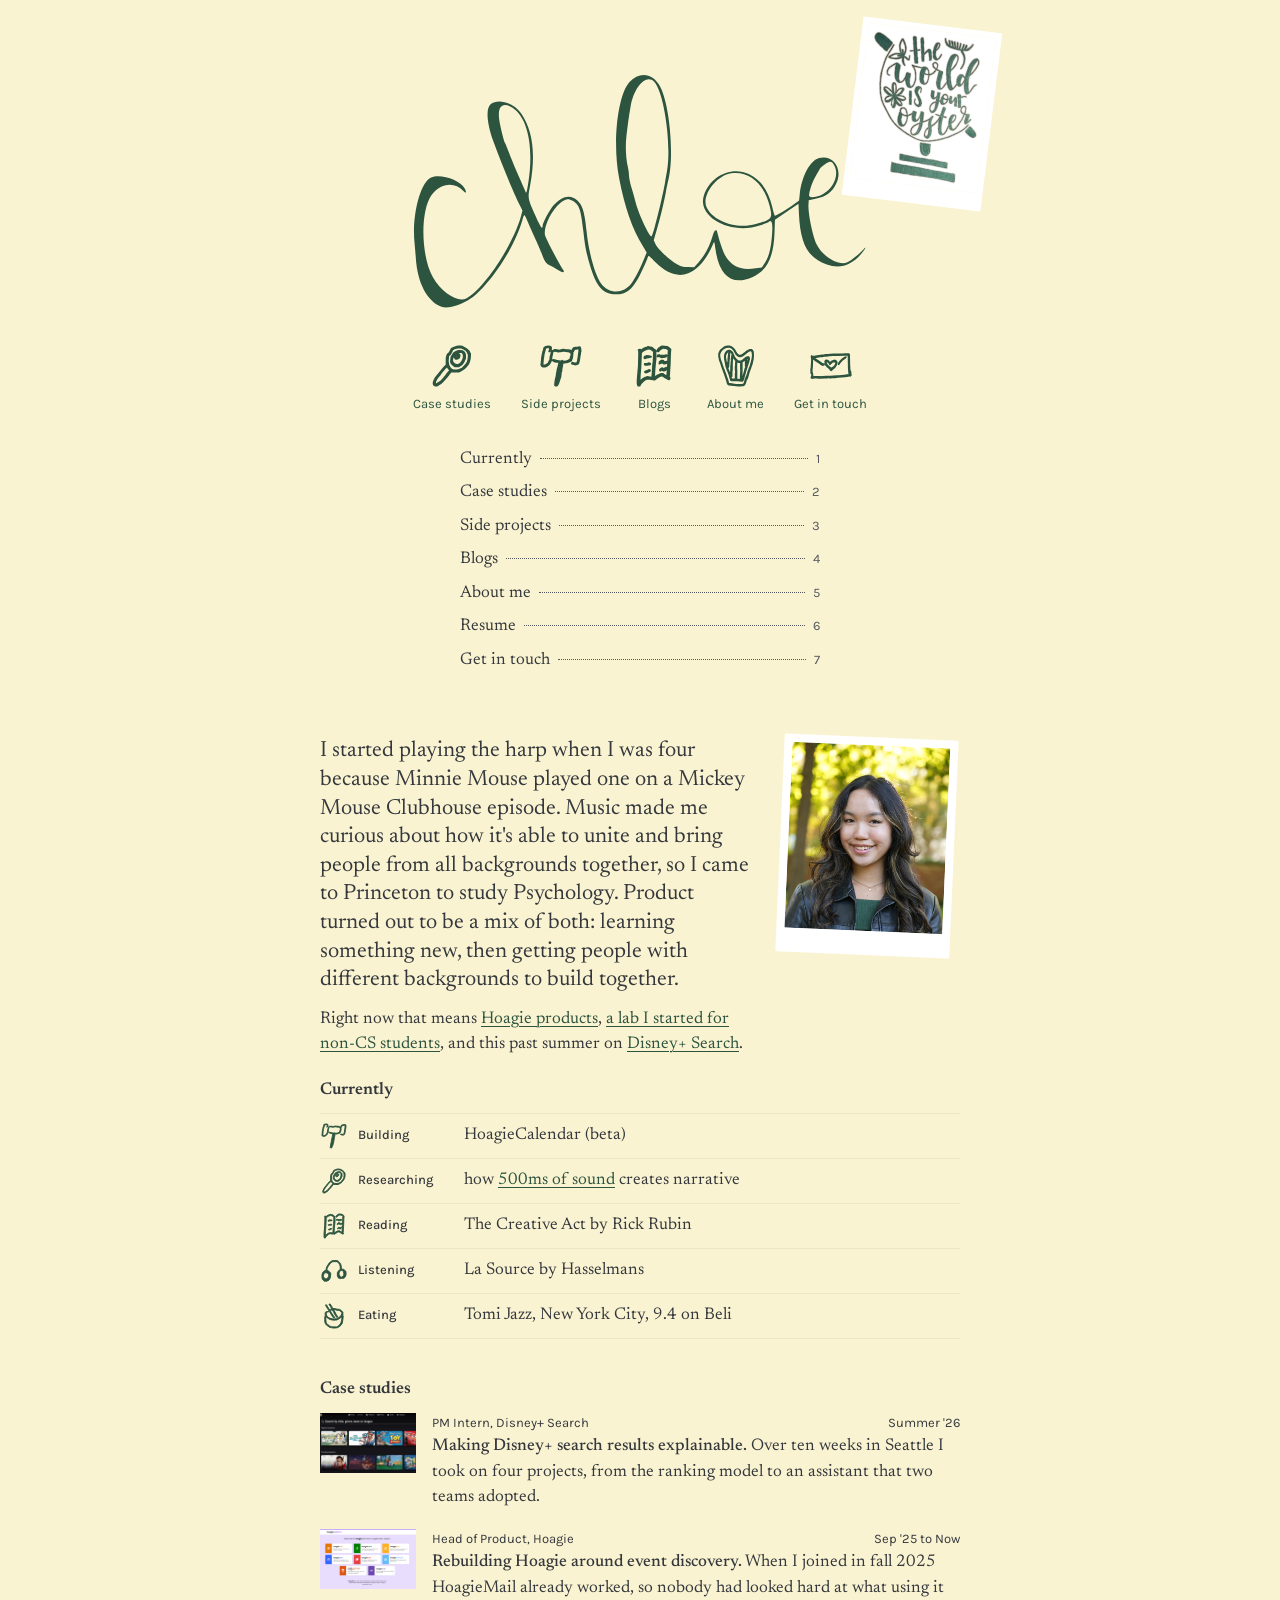
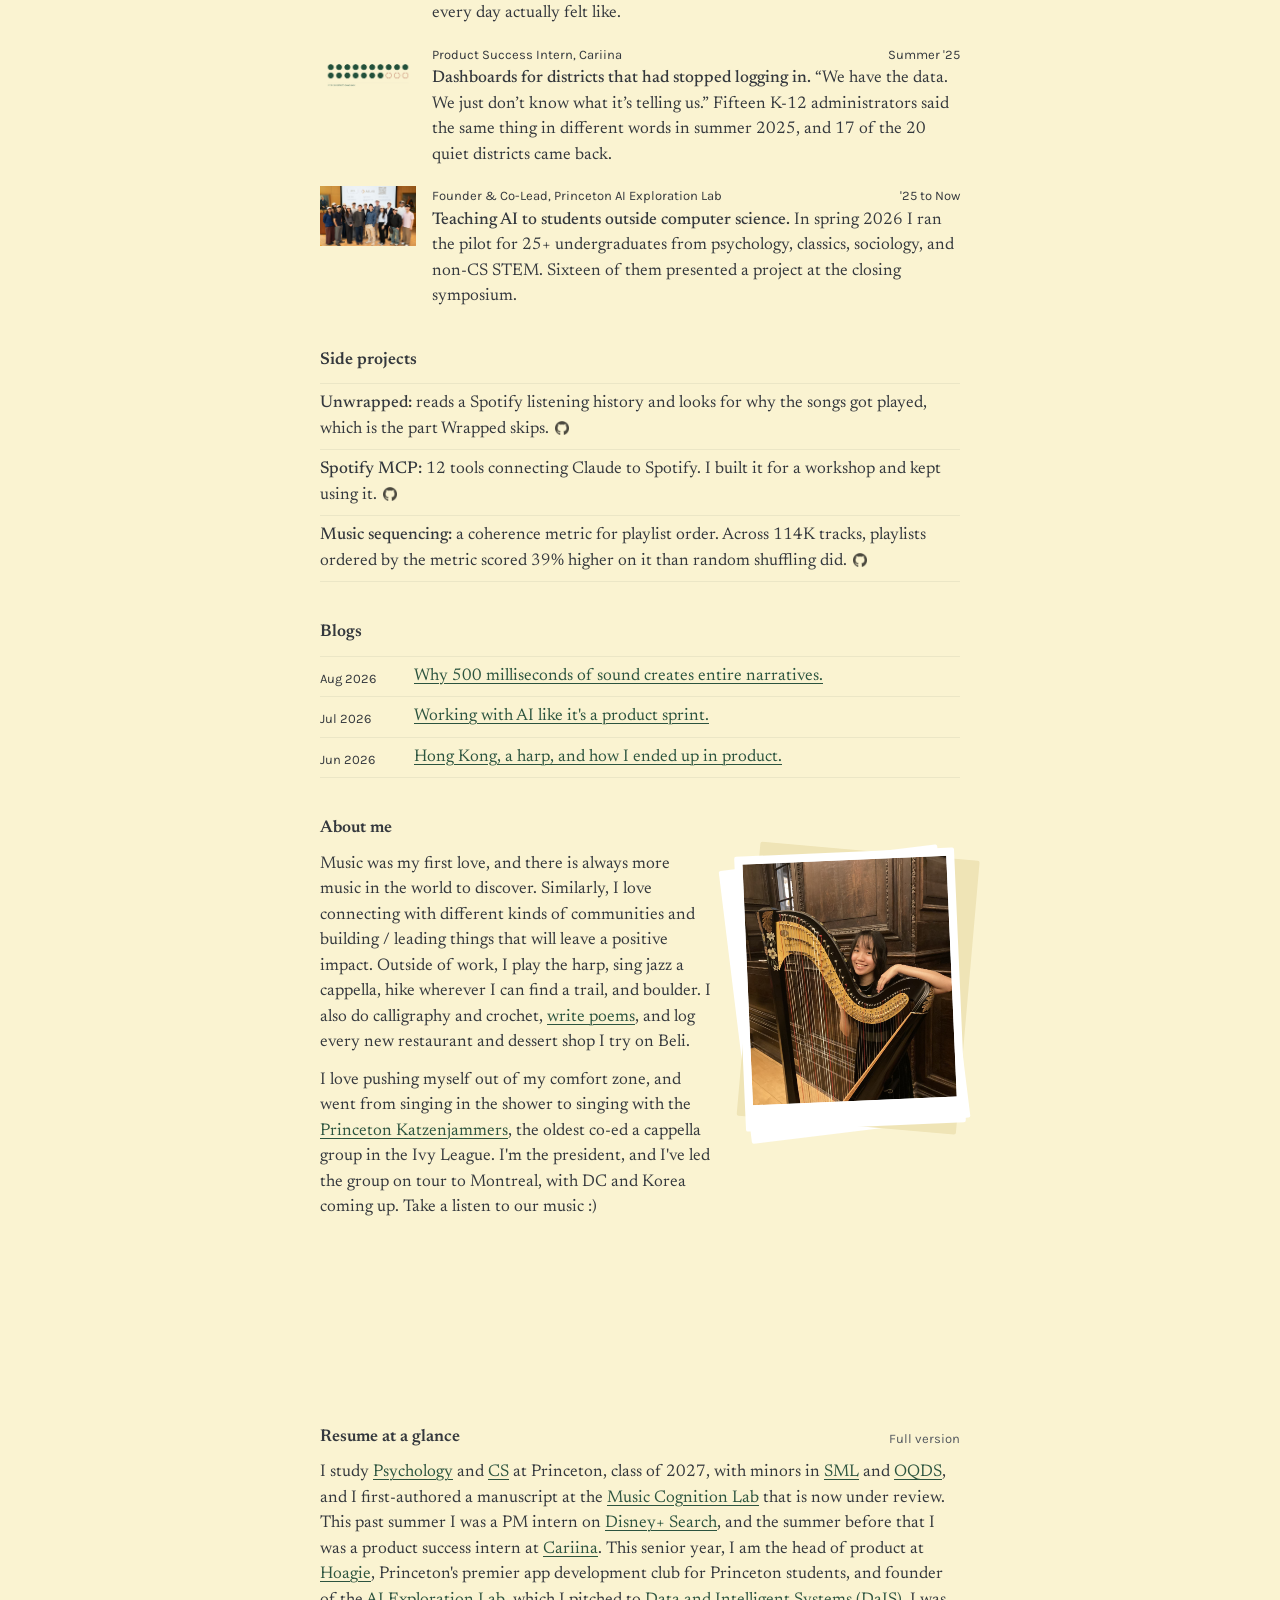
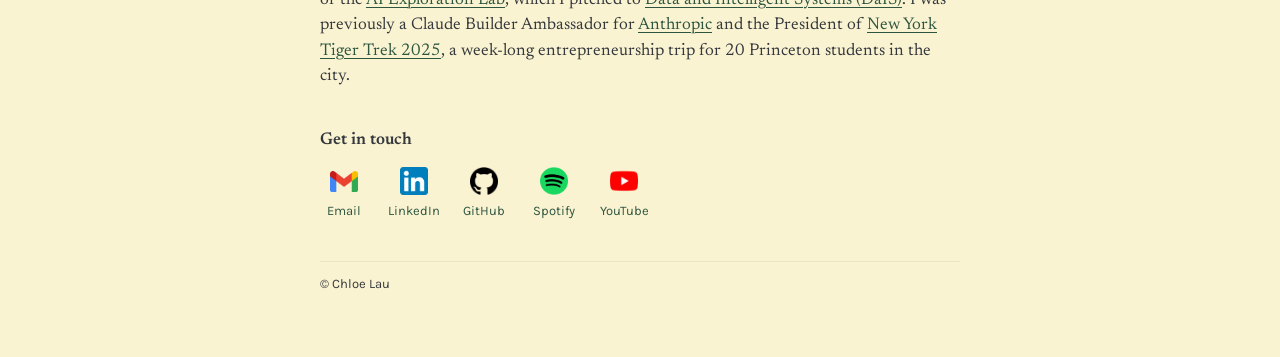
==== commit bb71e3cd: "home: her own marks in the nav (harp on About me, envelope on Get in touch), four new traced marks i" ====
--- a/index.html
+++ b/index.html
@@ -67,7 +67,7 @@
   h2.sect .cta:hover{color:var(--ink)}
 
   /* Metadata tier: the second face, never under 12px */
-  .now .k, .list .d, a.work .meta, .channel-lbl, .top nav a, .foot{font-family:var(--font-meta);font-size:13px;line-height:1.5}
+  .now .k, .list .d, a.work .meta, .channel-lbl, .foot{font-family:var(--font-meta);font-size:13px;line-height:1.5}
   .now .k{font-weight:500}
 
   /* Currently */
@@ -173,16 +173,20 @@
   .stack::after{transform:rotate(5deg) translate(8px,-2px);background:var(--bone-2)}
   .stack .slides{position:relative;z-index:1;box-sizing:border-box;border:8px solid #fff;border-bottom-width:26px;border-radius:2px;background:#fff;transform:rotate(-2.5deg)}
   @media (max-width:767px){
-    .hero{padding-top:10px}
-    .hero .brand{margin-top:52px}
-    .sticker{width:84px;right:6px;top:0}
-    .iconnav{gap:10px 12px;margin:20px 0 22px}
+    .hero{padding-top:8px}
+    .hero .brand{margin-top:40px}
+    .hero .brand svg{width:70vw}
+    .sticker{width:68px;right:4px;top:0;border-width:5px 5px 14px}
+    /* five columns, so the row can never wrap; long labels break under their icons */
+    .iconnav{display:grid;grid-template-columns:repeat(5,minmax(0,1fr));gap:8px 6px;justify-items:center;margin:18px 0 18px}
     .iconnav svg{width:38px;height:38px}
-    .iconnav a{font-size:12px}
-    .toc{max-width:300px}
+    .iconnav a{font-size:12px;min-width:0;width:100%}
+    .iconnav a span{text-align:center;overflow-wrap:anywhere}
+    .toc{max-width:300px;font-size:16px}
+    .toc li a{padding:2px 0}
     .intro{margin-top:32px}
     .headshot.print{width:140px}
-    .stack{width:min(240px,100%)}
+    .stack{width:min(240px,100%);margin-left:12px}
   }
 </style>
 </head>
@@ -191,13 +195,13 @@
   <!-- HERO -->
   <header class="hero">
     <a class="brand" href="#top"><svg role="img" aria-label="Chloe Lau" viewBox="0 0 1000 534" width="1000" height="534"><title>Chloe Lau</title><path fill="currentColor" d="M77.5 512.3C47.3 501.1 26.3 461.1 23.0 408.6C22.4 399.7 21.2 385.9 20.4 378.0C14.0 319.9 32.2 247.0 55.6 237.3C75.7 228.9 117.5 242.7 127.0 260.8C131.4 269.3 130.0 272.1 124.3 265.9C105.1 244.8 74.2 249.0 56.1 275.1C32.1 309.8 33.8 404.7 59.4 449.6C77.9 482.1 112.5 504.0 130.2 494.6C168.6 474.1 231.6 378.5 247.6 316.7L249.9 307.5L243.2 294.2C230.7 269.2 205.8 208.9 187.5 159.0C174.0 122.2 171.7 90.2 182.1 81.6C197.9 68.3 231.9 78.4 247.3 100.9C272.2 137.1 278.5 188.4 266.2 254.5C260.8 283.9 259.7 279.3 285.6 335.8C290.1 345.4 292.8 347.0 292.8 340.1C292.8 333.9 307.8 306.0 316.1 296.5C330.8 279.7 346.0 274.1 358.9 280.8C375.9 289.5 382.1 305.4 386.4 352.4C390.4 394.8 404.6 446.0 417.1 462.7C434.2 485.6 464.7 485.4 482.1 462.3C489.3 452.8 501.1 429.8 509.0 409.8L514.2 396.6L505.7 382.4C482.8 344.4 468.0 302.0 455.7 239.2C441.0 164.7 452.0 62.6 477.7 34.2C499.1 10.4 528.5 15.3 543.5 45.0C563.6 84.6 572.9 193.8 560.3 242.6C559.4 246.4 557.0 257.5 555.2 267.3C550.6 291.9 542.5 325.5 535.2 350.0L529.2 370.5L532.9 378.5C537.9 389.2 564.6 414.5 578.7 422.0C588.0 427.0 591.2 427.8 602.3 427.9L615.2 428.1L624.4 417.9C638.6 402.3 648.0 384.3 655.8 357.5C658.5 348.5 663.2 346.4 664.5 353.6C666.3 364.0 676.4 394.3 680.4 401.6C694.4 426.9 713.8 435.4 746.5 430.5L759.3 428.7L765.2 419.8C772.8 408.3 777.5 393.0 779.7 372.5C783.5 337.5 781.6 324.6 773.8 331.8C772.9 332.6 764.9 335.8 756.0 338.9C694.0 360.4 620.8 321.7 635.9 275.5C649.6 233.4 695.6 212.0 732.5 230.5C757.9 243.1 773.8 265.9 781.7 300.9C783.8 310.6 786.2 318.4 787.0 318.4C790.1 318.4 808.8 307.5 823.2 297.3L838.5 286.4L839.8 273.9C843.6 235.5 861.7 201.4 881.0 196.0C910.8 187.8 932.3 219.2 917.8 249.7C908.6 269.3 897.0 277.9 873.6 282.6L859.0 285.5L858.5 294.5C857.3 313.5 867.9 364.0 876.6 380.9C889.6 406.4 923.7 425.8 941.2 417.8C948.6 414.4 968.7 398.5 974.9 391.1C982.9 381.6 980.6 387.5 972.2 397.8C950.9 424.2 925.5 432.6 897.4 422.4C857.0 407.7 841.3 379.2 838.2 314.8L837.2 293.3L812.1 310.2L787.1 327.0L786.2 355.5C784.4 406.7 770.6 434.7 740.1 448.7C696.2 468.8 668.3 447.7 660.4 388.3C658.7 374.7 658.1 372.8 656.6 376.3C643.0 409.7 623.3 433.4 602.7 441.1C580.4 449.6 557.7 441.9 533.0 417.7C515.9 401.0 518.7 402.2 515.5 409.9C491.4 468.0 477.9 484.3 452.7 485.6C422.6 487.1 407.3 471.0 393.5 423.7C385.3 395.6 383.2 384.9 379.6 352.8C374.3 305.0 370.9 295.1 356.7 286.8C347.2 281.2 341.9 282.1 330.4 291.3C310.9 306.6 293.0 345.9 298.3 361.3C302.3 372.6 328.7 422.6 336.5 433.7C341.0 440.0 335.2 440.5 326.6 434.6C322.5 431.8 315.0 427.5 309.8 425.0C299.6 420.1 298.2 418.2 290.2 397.6C288.1 391.9 281.2 376.2 275.0 362.7C268.8 349.1 261.7 333.2 259.3 327.4C253.7 314.1 253.5 314.1 249.6 328.1C232.6 388.9 174.2 475.0 134.1 498.6C112.7 511.2 89.7 516.7 77.5 512.3ZM531.0 343.5C539.4 312.8 549.9 268.1 553.3 247.8C555.1 237.5 557.0 226.3 557.5 223.0C567.4 167.3 551.1 54.9 530.1 33.3C513.4 16.1 487.4 43.6 480.0 86.3C477.1 103.3 475.6 114.0 470.8 153.3C468.7 170.7 470.1 197.3 474.3 215.4C475.6 221.0 476.7 229.1 476.7 233.5C476.7 237.8 479.1 249.3 482.0 259.0C484.9 268.7 489.2 283.9 491.4 292.8C497.4 315.7 519.5 362.7 524.3 362.7C525.1 362.7 528.1 354.0 531.0 343.5ZM746.7 336.2C781.5 326.1 782.2 325.1 776.2 299.0C765.0 251.2 732.1 222.8 694.2 228.4C662.2 233.1 630.8 275.8 641.5 300.1C655.1 330.7 705.6 348.1 746.7 336.2ZM888.0 273.3C910.9 262.1 923.7 233.1 914.4 213.8C909.6 204.1 906.5 202.2 899.7 205.1C893.8 207.6 882.0 217.5 882.0 219.9C882.0 220.8 878.6 226.7 874.6 232.9C867.5 243.9 859.8 266.1 859.8 275.8C859.8 281.1 874.7 279.8 888.0 273.3ZM262.3 248.4C275.1 168.6 259.5 102.9 223.8 86.0C206.6 77.9 198.0 86.7 200.0 110.2C201.0 122.0 209.8 158.5 212.9 164.0C213.8 165.6 218.0 175.9 222.1 186.9C228.4 203.5 240.5 231.9 255.1 264.2C258.7 272.2 258.4 272.9 262.3 248.4Z"/></svg></a>
-    <img class="sticker" src="assets/calligraphy-oyster.jpg" alt="A calligraphy piece Chloe made that reads the world is your oyster" width="128" height="160" />
+    <img class="sticker" src="assets/calligraphy-oyster-sticker.jpg" alt="A calligraphy piece Chloe made that reads the world is your oyster" width="371" height="451" />
     <nav class="iconnav">
       <a href="#projects"><svg aria-hidden="true" focusable="false" viewBox="-8 -8 116 116"><path fill="currentColor" stroke="currentColor" stroke-width="4" stroke-linejoin="round" d="M6.7 99.1C4.1 98.0 3.3 97.0 3.3 94.5C3.3 90.0 8.5 79.3 13.1 74.1C15.7 71.2 19.2 66.8 23.5 61.2C25.5 58.8 29.0 54.6 31.5 52.1L36.1 47.4L36.1 38.2L36.2 28.9L37.0 25.4C37.9 21.0 39.0 19.2 41.2 18.1L43.0 17.1L44.6 14.7C45.5 13.3 46.7 10.9 47.4 9.3L48.6 6.5L51.1 5.0C53.2 3.7 56.8 2.3 61.0 1.2C61.5 1.1 63.5 0.8 65.4 0.5L68.9 0.0L72.1 0.4L75.3 0.9L78.4 2.5C85.7 6.3 86.7 7.0 89.7 9.8L92.7 12.7L94.3 16.0L95.9 19.4L95.8 24.4C95.7 31.0 94.9 36.1 93.5 38.8C93.0 40.0 92.2 41.8 91.9 42.8C91.5 43.9 90.6 45.5 89.8 46.5C88.9 47.4 87.0 49.9 85.4 51.9C81.9 56.6 79.0 58.6 72.2 61.9L66.7 64.4L57.2 64.4L47.6 64.4L45.2 67.1C43.9 68.7 42.2 70.9 41.3 72.2C40.4 73.4 39.4 74.8 38.9 75.3C33.1 81.9 30.7 84.6 30.0 85.6C28.5 87.8 24.2 92.0 21.8 93.5C15.4 97.7 11.9 99.6 10.4 99.8L8.9 100.0L6.7 99.1ZM12.6 94.7C13.7 94.1 15.0 93.3 15.6 92.8C16.1 92.3 17.5 91.5 18.6 90.9C21.1 89.6 27.3 83.9 27.3 83.0C27.3 82.6 28.8 80.7 30.5 78.9C32.3 76.9 34.5 74.3 35.4 73.0C37.2 70.4 37.8 69.7 41.5 65.4C42.9 63.8 44.2 62.0 44.3 61.4L44.6 60.3L42.7 58.2C41.6 57.0 40.2 55.0 39.5 53.6C38.8 52.3 38.0 51.2 37.7 51.2C36.4 51.2 23.7 65.3 20.5 70.3C19.6 71.8 18.2 73.5 17.5 74.2C16.7 74.8 15.6 76.2 15.0 77.3C14.3 78.3 13.3 79.7 12.7 80.4C12.1 81.1 10.7 83.3 9.6 85.5L7.7 89.3L7.7 92.2L7.7 95.1L8.2 95.4C9.4 95.8 10.6 95.7 12.6 94.7ZM67.3 59.6C68.6 59.1 71.1 58.0 73.0 57.2L76.4 55.6L79.7 52.3C83.8 48.2 87.9 42.6 89.4 39.2C90.6 36.4 91.8 28.8 91.9 24.3L91.9 21.5L90.9 19.6C90.4 18.6 90.0 17.5 90.0 17.1C90.0 16.7 88.9 14.9 87.6 13.1L85.3 9.8L82.2 8.2C80.6 7.3 78.1 6.0 76.8 5.3L74.4 4.1L69.9 3.9L65.3 3.7L61.4 4.5C59.2 4.9 56.4 5.8 55.1 6.4C52.7 7.6 49.8 10.7 49.8 11.9C49.8 12.5 45.1 20.6 44.0 21.9C43.7 22.2 43.0 22.5 42.4 22.5L41.2 22.5L41.0 23.5C40.8 24.2 40.4 27.7 40.1 31.3L39.7 38.0L40.1 41.4C41.1 47.5 41.4 49.0 43.0 51.7C44.7 54.8 48.4 58.7 50.1 59.4C53.9 60.9 63.2 61.0 67.3 59.6ZM56.7 50.6C56.1 50.3 54.2 48.7 52.4 47.1L49.2 44.3L48.2 42.1L47.2 40.0L47.3 35.4C47.4 28.3 48.0 26.2 50.5 23.9C51.2 23.3 52.2 21.6 52.9 20.3L54.0 17.8L56.6 16.1C58.0 15.2 60.9 13.8 63.0 13.1L66.7 11.8L71.2 11.9L75.8 12.0L76.8 12.7C78.6 13.8 82.3 17.8 82.8 19.0C83.1 19.7 83.3 22.4 83.3 25.2L83.3 30.3L81.3 35.1C80.2 37.8 78.8 40.7 78.0 41.6C77.3 42.5 76.5 43.8 76.1 44.4C75.8 45.0 73.7 46.7 71.4 48.2L67.2 51.0L62.4 51.1L57.7 51.2L56.7 50.6ZM64.9 46.9C66.0 46.7 68.1 45.8 69.5 44.8L72.2 43.1L74.4 39.7C78.9 32.9 80.5 25.8 78.6 20.1L77.8 17.6L76.1 16.5L74.4 15.3L70.7 15.3L67.0 15.3L63.1 16.6L59.1 17.8L57.5 19.3C56.7 20.1 56.0 21.1 56.0 21.6C56.0 22.1 55.4 23.2 54.6 24.0C52.4 26.5 51.3 29.2 51.0 32.6L50.6 35.8L51.2 38.3L51.8 40.7L55.1 43.7C59.0 47.4 60.4 47.8 64.9 46.9ZM58.5 31.5C57.9 30.9 57.2 29.6 56.8 28.6L56.1 26.9L56.4 25.3C57.4 21.1 60.5 18.7 64.8 18.7L66.4 18.7L67.8 20.5L69.4 22.4L69.4 24.4C69.4 26.7 68.8 28.3 67.4 29.7C65.9 31.0 62.4 32.5 60.8 32.5L59.5 32.5L58.5 31.5ZM63.8 27.6L65.2 26.5L65.3 24.6L65.3 22.7L64.1 22.6C63.4 22.5 62.2 22.9 61.3 23.4L59.8 24.4L59.8 26.0C59.8 28.8 61.5 29.5 63.8 27.6Z"/></svg><span>Case studies</span></a>
       <a href="#quests"><svg aria-hidden="true" focusable="false" viewBox="-8 -8 116 116"><path fill="currentColor" stroke="currentColor" stroke-width="4" stroke-linejoin="round" d="M35.5 99.2L34.7 98.3L35.2 92.5C35.7 86.6 36.4 82.8 37.8 78.0C38.3 76.5 38.8 73.5 39.0 71.4C39.2 69.2 39.7 65.7 40.2 63.7C40.6 61.7 41.2 59.1 41.4 58.1C41.7 57.1 42.4 54.3 43.1 51.9C44.4 47.2 45.2 43.2 45.2 41.4L45.2 40.3L42.0 40.1C40.2 40.0 37.2 39.5 35.2 39.0L31.6 38.0L30.5 37.0C29.3 35.8 29.2 35.0 30.2 34.5L31.0 34.1L33.4 34.8C37.9 36.2 43.0 37.3 48.6 38.0L50.5 38.3L51.8 37.3L53.1 36.4L53.7 36.6C54.1 36.8 54.4 37.3 54.4 37.8L54.4 38.6L56.3 38.6C57.4 38.6 59.7 38.4 61.3 38.2L64.4 37.8L67.8 36.3C69.6 35.4 71.5 34.4 71.9 33.9C73.1 32.7 74.3 29.8 74.3 28.0L74.3 26.3L75.1 25.8L75.9 25.3L75.9 21.2L75.9 17.0L74.8 16.6C74.2 16.3 73.5 15.8 73.2 15.4C72.9 15.0 72.1 14.4 71.5 14.2C70.2 13.7 63.3 12.7 58.5 12.2L55.4 12.0L52.3 12.7C50.6 13.0 48.0 13.4 46.5 13.6L43.8 13.8L41.0 13.1C38.1 12.4 32.2 12.2 31.0 12.7C30.6 12.8 30.3 13.2 30.3 13.5C30.3 13.8 29.8 14.5 29.3 15.0L28.3 16.0L28.1 19.0C27.9 20.5 27.6 22.5 27.2 23.3C26.9 24.1 26.4 26.7 26.1 29.3L25.7 33.8L26.3 34.3C27.3 34.9 27.1 35.6 25.9 36.2L24.9 36.6L23.6 39.4C22.9 40.9 22.0 42.7 21.7 43.5C20.7 45.6 17.9 48.0 14.4 49.8L11.1 51.5L7.4 51.5L3.7 51.5L2.4 50.6C1.8 50.1 1.0 49.0 0.6 48.3L-0.0 46.8L0.5 43.4C0.7 41.5 1.1 38.1 1.3 35.7C1.7 29.7 2.4 24.8 3.2 21.6C3.6 20.1 4.0 18.1 4.1 17.2C4.7 14.4 5.8 10.7 6.3 10.1C6.5 9.8 6.8 8.4 6.8 7.0C7.0 2.7 7.5 2.2 13.5 0.8C19.2 -0.5 22.4 -0.1 24.6 2.3L25.2 3.1L25.0 6.6L24.8 10.1L23.5 11.5C22.8 12.2 21.7 12.9 21.0 13.1L19.9 13.4L19.9 12.9C19.9 12.7 20.2 11.9 20.7 11.1C21.1 10.4 21.6 8.8 21.7 7.7L22.0 5.6L21.2 4.3C20.7 3.5 20.1 2.9 19.8 2.9C18.3 2.9 11.4 4.2 11.0 4.6C10.8 4.8 10.3 6.4 9.9 8.2C9.5 10.0 8.8 12.7 8.3 14.3C7.8 15.9 7.1 18.4 6.8 19.9C6.6 21.4 6.3 22.6 6.2 22.6C6.2 22.6 6.1 23.9 6.0 25.6C5.9 27.2 5.6 29.0 5.4 29.5C5.1 30.0 4.7 33.0 4.5 36.2C4.3 39.5 4.0 42.9 3.9 43.9L3.6 45.6L4.1 46.9L4.6 48.1L7.3 48.1L9.9 48.1L12.5 47.0C15.4 45.6 17.7 43.9 18.3 42.6C18.5 42.1 19.6 39.9 20.7 37.8L22.8 33.9L22.8 32.4C22.8 29.8 23.7 23.9 24.5 21.5C25.0 20.2 25.3 18.7 25.3 18.2C25.3 17.0 26.5 13.1 27.1 12.4C27.3 12.0 28.9 11.2 30.5 10.6L33.4 9.4L36.3 9.4C37.9 9.4 40.7 9.8 42.6 10.1L46.0 10.8L47.6 10.4C48.5 10.2 50.6 9.7 52.3 9.3L55.5 8.7L60.6 9.2C63.4 9.4 67.3 9.8 69.1 9.9L72.4 10.2L74.4 11.6C75.4 12.3 76.6 12.9 77.0 12.8L77.7 12.7L78.3 10.8C79.3 8.0 80.2 6.3 81.2 5.3L82.2 4.4L86.4 3.6C88.8 3.2 92.2 2.7 94.1 2.6L97.6 2.4L98.0 2.8C98.6 3.4 99.3 6.4 99.5 9.9L99.7 12.9L98.9 15.7C98.5 17.2 98.2 19.7 98.1 21.3C98.0 22.8 97.8 24.3 97.6 24.6C97.4 24.9 97.1 26.7 96.9 28.6C96.6 32.2 95.8 36.7 94.8 39.6C94.4 40.6 94.2 41.7 94.2 42.2C94.2 43.4 92.7 44.6 90.0 45.6L87.6 46.5L84.8 46.1C83.2 45.9 80.9 45.4 79.7 44.9L77.4 44.2L77.3 43.3C77.2 42.9 77.4 42.2 77.7 42.0L78.3 41.5L79.7 41.9C80.5 42.1 81.9 42.4 82.8 42.7C85.0 43.3 87.5 43.3 89.1 42.7L90.3 42.3L91.0 40.7C91.3 39.9 91.8 38.4 92.1 37.3C92.3 36.3 92.6 35.0 92.7 34.4C93.1 32.9 93.8 28.5 94.2 24.7C94.6 21.1 95.2 17.0 95.6 14.2C95.8 13.3 95.8 11.1 95.6 9.4L95.4 6.2L94.3 6.0C93.7 5.8 92.0 5.9 90.5 6.2C89.0 6.5 87.0 6.8 86.0 6.9L84.2 7.1L83.0 8.9C82.3 9.9 81.7 11.2 81.5 11.7L81.2 12.8L80.4 12.9L79.6 13.1L79.4 18.0C79.2 26.1 78.9 27.8 77.3 32.4L75.6 36.7L74.6 37.2C68.1 40.5 64.3 41.6 59.0 41.7L55.2 41.7L54.8 42.2C54.5 42.4 54.0 44.2 53.7 46.1C52.4 54.3 52.2 55.5 51.8 56.7C51.6 57.4 51.5 58.5 51.5 59.2C51.5 60.9 50.6 65.3 50.2 65.8C50.0 66.0 49.8 66.8 49.8 67.6C49.8 70.5 47.2 83.2 46.0 85.8C45.6 86.8 45.2 87.8 45.2 88.2C45.2 88.5 44.6 90.1 43.9 91.8C43.2 93.4 42.4 95.5 42.0 96.4C41.6 97.3 40.8 98.4 40.1 99.0L38.9 100.0L37.6 100.0L36.2 100.0L35.5 99.2Z"/></svg><span>Side projects</span></a>
       <a href="#writing"><svg aria-hidden="true" focusable="false" viewBox="-8 -8 116 116"><path fill="currentColor" stroke="currentColor" stroke-width="4" stroke-linejoin="round" d="M9.6 98.7C8.6 96.9 8.3 85.3 9.0 78.3C11.0 60.6 12.3 35.5 12.2 20.3L12.1 11.4L11.5 10.6L10.8 9.8L12.4 9.1C14.3 8.3 16.3 8.7 16.3 10.0C16.3 11.4 17.5 11.0 20.1 8.7C22.6 6.4 28.1 3.6 32.4 2.5L35.0 1.7L39.9 2.7L44.9 3.7L46.2 4.9C46.9 5.6 48.8 7.0 50.4 8.1L53.3 9.9L53.7 11.4C53.9 12.3 54.1 17.3 54.2 22.6L54.2 32.2L53.0 42.8C52.0 52.0 50.7 70.7 50.6 76.4C50.6 78.9 51.0 78.8 54.9 76.1C56.7 74.9 60.1 73.0 62.5 71.9L66.8 69.9L70.1 69.9L73.4 69.9L74.0 70.7C74.9 71.7 81.7 75.9 82.6 75.9C82.9 75.9 83.1 75.5 83.2 75.2C83.4 71.6 84.5 55.4 84.9 49.4C85.2 45.2 85.3 41.7 85.2 41.6C85.1 41.5 83.7 42.0 82.1 42.8C80.5 43.6 78.2 44.2 77.0 44.2L74.8 44.3L73.0 42.6C71.3 40.9 69.6 40.5 69.0 41.6C68.5 42.3 63.9 44.8 63.5 44.5C63.4 44.3 63.4 43.2 63.7 42.0L64.0 39.8L66.4 38.0L68.9 36.1L71.1 36.1L73.3 36.1L75.0 38.0C76.9 39.9 78.6 40.2 80.4 38.9C81.0 38.4 82.5 38.0 83.6 38.0L85.5 38.0L85.4 33.6C85.4 31.2 85.7 25.1 86.1 20.0L86.8 10.7L85.4 8.7L84.0 6.6L80.7 5.7C78.9 5.1 76.2 4.6 74.7 4.6L72.0 4.6L68.4 6.9C66.4 8.2 63.9 10.2 62.9 11.3L61.0 13.3L59.5 13.3C57.2 13.3 57.1 11.9 59.3 8.6L61.4 5.6L64.6 3.5C66.3 2.3 68.3 1.1 69.0 0.7L70.2 0.1L76.6 0.7L82.8 1.3L85.2 2.7C86.6 3.6 88.6 5.1 89.7 6.1L91.7 8.0L91.0 16.2C90.7 20.7 90.4 28.9 90.3 34.3C90.3 39.8 90.0 47.4 89.7 51.2C89.4 55.0 88.9 62.6 88.6 68.0L87.9 77.9L88.9 78.9C90.1 80.2 89.8 82.5 88.4 83.4L87.3 84.0L81.8 81.1C78.7 79.5 75.1 77.3 73.9 76.4L71.4 74.7L69.5 74.7C66.8 74.7 62.7 76.7 56.9 80.8L52.2 84.3L50.5 84.3L48.7 84.3L48.4 83.4C48.2 82.9 48.5 82.0 49.0 81.4C49.6 80.8 50.0 80.0 50.0 79.6L50.0 78.9L47.8 78.9L45.7 78.9L46.0 81.0L46.4 83.1L45.4 83.6C44.9 83.7 42.3 83.5 39.8 83.0L35.2 82.0L32.4 82.5C29.2 83.1 27.4 84.2 23.6 87.5C20.9 89.8 15.0 97.0 14.3 98.9L13.9 100.0L12.1 100.0L10.3 100.0L9.6 98.7ZM17.2 86.7C19.3 83.9 25.2 79.9 29.5 78.6L32.7 77.5L37.5 78.0C40.2 78.1 43.1 78.5 43.7 78.7L45.0 79.0L45.5 75.5C46.0 71.9 46.8 59.3 47.3 49.5C47.4 46.4 47.8 43.4 48.1 42.8C48.5 42.2 48.9 35.2 49.2 27.2L49.5 12.8L47.2 11.5C45.8 10.8 44.4 9.9 43.9 9.3C41.7 6.6 36.0 5.9 31.0 7.7C27.8 8.9 20.2 13.6 18.6 15.4L17.6 16.6L17.3 25.0C16.7 41.0 15.7 59.9 15.0 66.0C14.6 69.3 14.2 75.8 14.1 80.6L13.9 89.2L14.6 89.2C15.0 89.1 16.2 88.0 17.2 86.7ZM28.1 66.1L26.9 65.2L27.3 64.2C27.5 63.7 28.2 63.3 28.9 63.3C29.5 63.3 31.7 62.4 34.0 61.4C38.3 59.4 40.1 59.3 40.1 61.1L40.1 62.3L36.7 64.3C34.8 65.4 32.3 66.4 31.3 66.6L29.2 66.9L28.1 66.1ZM64.7 61.3C63.4 57.8 70.5 53.5 72.9 56.3C73.3 56.8 74.3 57.2 75.1 57.2L76.4 57.2L77.1 56.0C77.5 55.4 78.4 54.6 79.2 54.5L80.7 54.1L81.6 54.8L82.5 55.5L81.6 57.2C80.5 59.5 77.1 62.0 75.4 62.0C74.6 62.0 73.1 61.6 71.9 61.1C70.7 60.7 69.3 60.2 68.7 60.2C68.1 60.2 67.3 60.7 66.9 61.1C66.0 62.3 65.1 62.3 64.7 61.3ZM28.8 47.2L26.5 46.9L26.5 45.7L26.5 44.6L28.8 44.6C30.0 44.6 32.2 44.0 33.7 43.4C36.9 41.9 38.1 41.9 39.8 43.3L41.0 44.3L40.7 45.2L40.3 46.3L37.2 46.6C35.4 46.7 33.4 47.0 32.5 47.2C31.7 47.3 30.0 47.3 28.8 47.2ZM25.5 29.8C25.3 29.3 25.4 28.3 25.7 27.5L26.4 26.2L29.3 25.2L32.2 24.2L37.3 24.9C45.1 26.0 44.7 27.6 36.3 28.4L31.3 28.8L29.8 29.8C28.0 31.0 26.0 31.0 25.5 29.8ZM66.1 26.8L64.0 25.4L61.5 25.7L58.9 26.1L59.2 24.6L59.3 23.2L61.0 22.7L62.7 22.0L65.4 22.8C68.8 23.7 76.3 23.7 78.9 22.8L80.8 22.2L81.4 22.8L82.0 23.4L81.6 25.2C81.1 27.5 80.4 27.8 73.7 28.0L68.1 28.2L66.1 26.8Z"/></svg><span>Blogs</span></a>
-      <a href="#about"><svg aria-hidden="true" focusable="false" viewBox="-8 -8 116 116"><path fill="currentColor" stroke="currentColor" stroke-width="4" stroke-linejoin="round" d="M9.7 91.8C8.0 90.9 4.4 87.1 2.3 83.8L1.2 82.3L0.6 77.6C-0.1 72.0 -0.2 66.8 0.5 64.8C0.7 64.0 1.3 62.1 1.7 60.5L2.6 57.6L5.6 53.8C9.2 49.5 10.3 48.8 14.2 48.4L16.9 48.1L16.9 45.8C16.9 40.1 20.1 30.7 23.2 26.9C23.9 26.1 25.7 23.4 27.3 21.0L30.1 16.6L33.5 13.6C35.4 11.9 38.5 9.7 40.4 8.7L43.8 6.9L53.6 6.9L63.3 7.0L66.1 8.5C68.6 9.8 70.0 11.2 74.5 16.6C76.4 18.9 79.0 24.4 79.0 26.2C79.0 26.7 79.3 27.9 79.7 28.9L80.5 30.7L80.5 36.4L80.5 42.0L82.2 42.3C83.1 42.4 85.2 42.7 86.8 42.8L89.7 43.1L91.6 44.6C92.7 45.3 94.9 47.2 96.5 48.8L99.4 51.5L99.7 57.7L100.1 63.8L99.3 67.3C98.3 71.4 97.0 74.2 94.8 76.7C92.6 79.2 91.2 79.8 86.7 80.2C84.6 80.4 82.2 80.7 81.3 80.8C80.4 81.0 78.5 81.2 76.9 81.3L74.0 81.6L72.2 80.8C71.1 80.4 69.5 79.5 68.6 78.8L66.8 77.4L65.3 73.7L63.8 70.0L63.9 63.3L64.1 56.7L65.3 54.1L66.6 51.5L70.7 47.6C72.9 45.4 75.0 43.6 75.3 43.6L75.9 43.6L75.9 38.1L75.9 32.6L74.8 29.0C74.3 27.0 73.6 24.8 73.4 24.1C72.7 20.6 67.4 14.1 63.9 12.3L62.0 11.2L56.8 11.2C53.9 11.2 50.1 11.3 48.2 11.4L44.9 11.6L41.5 13.3C36.9 15.7 34.5 18.2 29.6 25.3C22.7 35.7 21.6 38.1 20.7 45.2L20.4 47.7L21.7 47.7C23.7 47.7 27.4 49.9 30.9 53.2C32.5 54.7 34.0 55.9 34.3 55.9C34.6 55.9 35.2 56.6 35.6 57.4L36.4 58.9L36.4 64.6C36.4 71.7 35.4 76.6 32.8 81.8C28.7 89.7 25.5 91.6 14.6 92.6L11.5 92.8L9.7 91.8ZM19.9 81.6C21.0 81.0 23.0 79.3 24.4 77.8L26.9 75.1L27.5 72.8L28.1 70.5L27.7 67.2C27.5 65.3 27.1 63.3 26.8 62.8C25.7 60.8 22.7 58.6 19.7 57.7L16.9 56.9L15.0 57.2C13.9 57.4 12.7 57.6 12.3 57.7C11.0 58.1 8.9 61.3 7.4 65.1L6.2 68.4L6.2 71.1L6.2 73.7L8.1 76.2C9.1 77.5 10.8 79.5 11.8 80.6L13.7 82.6L15.8 82.6C17.0 82.6 18.9 82.1 19.9 81.6ZM82.4 74.6C85.8 73.7 86.7 73.0 88.7 69.5L90.2 66.9L90.5 63.9C90.7 62.3 90.6 59.8 90.3 58.6C90.1 57.2 89.6 55.1 89.5 53.8L89.2 51.4L88.1 50.8C87.4 50.5 86.2 49.6 85.2 49.0C84.2 48.3 82.8 47.7 82.1 47.7L80.8 47.7L80.1 48.8L79.4 49.8L77.8 49.5L76.2 49.2L74.8 50.8L73.3 52.4L72.0 56.8L70.6 61.1L71.8 64.8C73.4 70.0 74.3 71.5 76.9 73.5C78.2 74.6 79.3 75.4 79.3 75.4C79.4 75.4 80.8 75.0 82.4 74.6ZM16.9 53.1C16.9 52.7 16.6 52.3 16.2 52.3C15.7 52.3 15.4 52.7 15.4 53.1C15.4 53.5 15.7 53.8 16.2 53.8C16.6 53.8 16.9 53.5 16.9 53.1Z"/></svg><span>About me</span></a>
-      <a href="#contact"><svg aria-hidden="true" focusable="false" viewBox="-8 -8 116 116"><path fill="currentColor" stroke="currentColor" stroke-width="4" stroke-linejoin="round" d="M43.1 99.1C41.6 98.6 38.6 98.1 36.4 97.9L32.5 97.5L28.9 94.8C27.0 93.3 23.6 90.8 21.4 89.3C16.5 86.1 14.8 83.8 13.1 78.1L11.7 74.0L11.7 64.1L11.7 54.2L12.5 52.4L13.4 50.6L13.5 43.7L13.6 36.8L14.6 35.0L15.5 33.1L17.9 32.1L20.4 31.1L22.9 31.5L25.6 31.9L26.8 29.7C28.6 26.8 28.5 26.6 25.9 23.4C23.3 20.2 16.2 8.5 16.2 7.4C16.2 6.9 15.9 6.6 15.5 6.6C15.1 6.6 15.0 6.0 15.1 5.3L15.3 3.9L17.1 3.7C19.3 3.5 19.5 3.7 22.6 9.7C24.0 12.2 25.9 15.4 26.8 16.9C27.8 18.3 29.1 20.4 29.7 21.4L30.8 23.4L32.9 23.1C35.1 22.6 40.1 20.4 40.1 19.7C40.1 18.4 34.3 8.7 32.3 6.6L29.9 4.1L30.1 2.2L30.2 0.3L32.2 0.1L34.0 -0.1L37.5 5.2C39.3 8.1 41.9 12.3 43.1 14.7L45.3 18.9L50.4 19.2C53.1 19.4 56.0 19.9 56.8 20.3C57.5 20.7 61.4 21.4 65.5 21.9L72.9 22.6L74.9 23.7C77.5 25.0 83.2 29.5 85.1 31.7L86.8 33.6L86.9 39.2L87.1 44.8L86.3 45.4C85.3 46.5 85.4 47.7 87.0 48.3L88.3 48.9L87.8 55.4C87.4 62.2 85.6 73.2 84.0 79.3L83.1 82.9L81.6 84.0C80.9 84.6 80.2 85.5 80.2 86.0C80.2 88.6 68.8 97.2 63.4 98.6C61.9 99.0 57.2 99.5 53.2 99.6L45.8 99.9L43.1 99.1ZM64.9 93.1C70.1 90.4 72.3 88.4 75.9 83.0L78.6 78.9L80.3 71.9C81.3 68.1 82.2 62.6 82.5 59.8L82.8 54.5L82.1 54.5C81.3 54.5 75.9 58.0 75.6 58.8C75.4 59.0 75.0 59.3 74.6 59.3C74.1 59.3 73.4 59.8 73.0 60.3C72.5 60.8 69.6 62.5 66.6 63.9L61.1 66.5L56.1 66.9L51.2 67.4L45.1 66.6C41.8 66.3 37.9 65.6 36.5 65.3C33.0 64.3 25.0 59.8 21.7 56.9C20.2 55.6 18.5 54.5 17.9 54.5L16.8 54.5L16.4 56.0C15.8 58.5 16.6 72.4 17.6 75.9C19.1 81.2 20.8 83.5 25.6 86.5C27.0 87.4 29.2 89.0 30.5 90.1C33.1 92.5 36.8 94.0 40.4 94.1C41.7 94.1 43.4 94.3 44.0 94.6C44.7 94.9 48.6 95.1 52.9 95.1L60.5 95.2L64.9 93.1ZM63.7 59.9C65.7 58.9 67.7 57.7 68.2 57.2C68.7 56.8 70.2 55.9 71.6 55.2C74.9 53.5 77.4 50.7 79.9 45.9L82.0 41.9L82.0 38.9L82.0 35.9L80.5 33.6C77.5 29.0 70.2 25.7 62.9 25.7C61.4 25.7 59.1 25.3 57.8 24.9C56.5 24.4 54.0 24.0 52.2 24.0L49.1 24.0L49.1 24.7C49.1 25.1 49.5 26.0 49.9 26.6C50.4 27.3 51.9 30.0 53.3 32.6C58.5 42.5 60.1 45.3 62.1 47.8C63.2 49.2 64.4 51.1 64.7 52.0L65.1 53.7L64.6 54.7C64.3 55.3 63.4 55.7 62.7 55.7L61.3 55.7L59.2 52.8C55.9 48.5 54.2 45.6 49.3 36.0C44.3 25.9 43.7 25.1 42.0 25.1C40.1 25.1 34.7 27.5 34.7 28.4C34.7 28.8 35.5 30.2 36.5 31.6C37.4 32.9 38.9 35.4 39.8 37.1C40.6 38.7 42.1 41.0 43.1 42.0C44.0 43.1 45.2 45.0 45.8 46.1C46.4 47.2 48.2 49.7 49.8 51.6L52.7 55.0L52.7 56.5L52.7 58.1L51.2 58.4C49.0 59.0 48.1 58.4 46.3 55.6C45.4 54.1 44.6 52.9 44.3 52.7C43.5 52.1 39.0 45.0 35.3 38.4L31.4 31.6L28.6 32.0C24.9 32.5 22.2 33.7 20.2 35.7L18.6 37.3L18.6 40.7C18.6 42.5 18.9 45.1 19.2 46.4L19.9 48.8L23.6 52.4L27.2 56.0L31.4 58.1C35.3 60.1 38.4 61.2 42.5 61.9C43.4 62.1 47.7 62.1 52.1 62.0L60.2 61.8L63.7 59.9Z"/></svg><span>Get in touch</span></a>
+      <a href="#about"><svg aria-hidden="true" focusable="false" viewBox="-8 -8 116 116"><path fill="currentColor" stroke="currentColor" stroke-width="4" stroke-linejoin="round" d="M55.6 99.9C55.1 99.8 53.5 99.6 52.1 99.4C50.7 99.2 48.1 98.9 46.1 98.7C44.2 98.6 42.3 98.4 41.9 98.3C41.5 98.3 40.0 98.2 38.7 98.1C32.9 97.7 30.3 96.8 29.3 94.9C28.9 94.0 28.0 91.2 27.6 89.0C27.4 88.0 24.5 78.8 21.7 70.6C21.2 69.2 20.1 66.4 19.8 65.9C19.6 65.6 19.3 64.6 19.0 63.7C18.8 62.8 18.2 61.2 17.7 60.0C17.2 58.8 16.6 57.1 16.3 56.1C16.1 55.2 15.5 53.4 15.0 52.2C14.5 51.0 14.1 49.9 14.1 49.8C14.2 49.7 13.9 48.8 13.5 47.8C12.6 45.3 12.0 43.2 12.0 42.8C12.0 42.6 11.7 41.8 11.3 41.1C11.0 40.4 10.5 39.2 10.2 38.4C10.0 37.7 9.5 36.5 9.2 35.7C9.0 34.9 8.6 33.6 8.5 32.9C8.3 32.1 8.0 30.2 7.7 28.6L7.2 25.7L7.2 21.9L7.2 18.2L7.6 17.2C7.8 16.6 8.1 16.0 8.3 15.7C8.5 15.5 9.2 14.3 9.8 13.1L11.0 10.9L13.0 8.8C14.2 7.7 15.6 6.4 16.2 6.0C16.9 5.5 17.9 4.7 18.5 4.2C19.2 3.6 20.6 2.7 21.8 2.1L23.8 1.1L25.3 0.9C26.1 0.8 27.5 0.6 28.5 0.4C29.4 0.2 30.8 0.0 31.5 0.0L32.9 -0.0L35.2 0.8C38.5 1.9 40.0 2.9 42.6 5.4C45.4 8.2 46.8 10.0 48.2 12.8C50.7 17.9 53.4 21.4 56.0 22.9L57.4 23.7L59.4 23.7L61.3 23.7L63.1 23.1C65.4 22.3 66.0 22.0 67.9 20.5C68.8 19.8 70.0 18.9 70.6 18.5C71.2 18.1 72.5 17.1 73.4 16.2C74.4 15.4 75.5 14.5 76.0 14.3C76.5 14.0 77.0 13.6 77.1 13.4C77.1 13.2 77.3 13.1 77.4 13.2C77.6 13.3 77.8 13.1 77.9 12.9C77.9 12.6 78.6 12.2 79.3 11.9C79.9 11.5 81.3 10.8 82.3 10.3L84.0 9.3L86.4 9.1L88.7 9.0L89.7 9.5L90.6 10.0L91.5 11.4L92.5 12.8L92.8 14.6C93.9 20.9 93.9 24.8 92.7 32.7C92.7 33.1 92.4 34.0 92.2 34.9C92.0 35.7 91.7 37.1 91.5 38.0C91.2 40.7 88.3 50.4 87.1 52.9C86.8 53.5 86.4 54.7 86.2 55.6C85.9 56.6 85.4 57.9 85.1 58.7C84.8 59.4 84.4 60.6 84.1 61.3C83.9 62.1 83.5 63.0 83.2 63.5C83.0 63.9 82.7 64.6 82.7 64.9C82.7 65.2 82.6 65.7 82.5 65.9C82.1 66.8 81.4 69.2 81.1 70.6C80.8 72.6 79.8 76.2 78.6 79.7L77.8 81.8L77.0 82.6C75.9 83.7 75.4 84.7 75.2 86.3C75.0 87.6 74.3 89.8 73.9 90.3C73.8 90.5 73.7 91.0 73.6 91.6C73.5 92.1 73.0 93.3 72.6 94.3C72.2 95.2 71.8 96.0 71.8 96.2C71.8 96.6 70.3 98.0 69.4 98.5C69.1 98.6 67.7 98.9 66.4 99.0C62.5 99.4 62.1 99.4 61.5 99.7L61.0 100.0L58.7 100.0C57.5 100.0 56.1 99.9 55.6 99.9ZM64.2 97.4C68.6 97.1 69.5 96.7 70.6 94.7C71.0 93.9 72.2 90.2 72.5 88.9C72.8 87.5 73.2 85.9 73.9 84.3C74.4 83.3 75.6 79.6 75.6 79.2C75.6 79.1 76.1 78.0 76.7 76.9C77.3 75.8 78.1 74.2 78.3 73.3C78.6 72.4 79.0 71.0 79.3 70.2C79.6 69.3 79.8 68.3 79.8 67.9C79.8 67.5 80.0 66.6 80.3 65.9C82.3 60.7 83.6 57.1 84.1 55.3C84.3 54.7 84.5 54.0 84.6 53.9C84.7 53.7 84.9 53.1 85.2 52.4C85.4 51.8 86.0 50.0 86.6 48.6C87.1 47.1 87.8 44.9 88.1 43.8C88.4 42.6 88.7 41.4 88.9 41.1C89.1 40.6 89.4 39.2 89.9 36.6C90.1 35.9 90.3 35.0 90.4 34.6C90.8 33.4 91.5 29.5 91.8 26.1L92.1 22.7L91.8 19.2C91.3 14.4 90.4 12.0 88.9 11.4C86.1 10.3 80.5 12.8 75.6 17.2C74.8 17.9 73.3 19.0 72.4 19.6C71.5 20.1 70.1 21.2 69.3 21.9C67.7 23.2 65.1 24.6 62.4 25.4L60.9 25.9L59.2 25.7L57.5 25.6L56.1 24.8C55.3 24.5 54.3 23.8 53.8 23.4C52.8 22.7 50.0 19.4 50.0 18.9C50.0 18.8 49.6 18.1 49.1 17.4C48.6 16.6 47.6 14.9 47.0 13.6L45.8 11.2L43.7 8.9C42.6 7.6 41.3 6.2 40.9 5.8C39.8 4.8 37.1 3.3 35.8 2.9C35.2 2.7 34.5 2.4 34.2 2.2L33.7 1.9L31.7 1.9C30.6 1.9 28.5 2.1 27.0 2.4L24.3 2.9L22.2 4.0C19.6 5.2 15.1 8.6 13.4 10.5C11.7 12.3 10.7 14.0 10.5 15.1C10.4 15.7 10.0 16.5 9.7 16.9C9.4 17.3 8.9 18.3 8.7 18.9L8.2 20.2L8.2 22.2C8.2 24.5 8.6 28.0 9.2 30.6C9.4 31.5 9.7 32.8 9.8 33.4C9.9 34.0 10.3 35.1 10.6 35.8C10.9 36.5 11.4 37.7 11.7 38.4C11.9 39.2 12.6 40.8 13.1 42.0C13.6 43.2 14.1 44.7 14.2 45.3C14.3 45.9 14.7 47.1 15.1 48.0C15.4 48.9 15.8 50.0 16.0 50.4C16.4 51.9 18.6 58.0 19.0 58.8C19.4 59.5 19.9 60.9 21.5 65.5C21.7 66.0 22.4 67.7 23.0 69.3C23.6 70.9 24.2 72.7 24.3 73.2C24.4 73.7 24.7 74.6 25.0 75.3C27.3 81.4 29.0 86.0 29.0 86.6C29.0 87.0 29.2 87.7 29.4 88.1C29.6 88.6 30.0 89.9 30.1 91.2L30.4 93.5L31.2 94.2L31.9 94.9L33.7 95.1C35.7 95.3 41.3 96.0 45.5 96.7C53.4 97.9 57.0 98.0 64.2 97.4ZM60.9 87.2C59.2 87.1 57.2 86.9 56.4 86.7C55.6 86.6 54.7 86.5 54.5 86.5C53.0 86.6 48.2 86.6 43.9 86.4C41.2 86.3 38.8 86.2 38.6 86.2C37.8 86.2 36.4 84.3 36.4 83.2C36.4 82.9 36.3 82.5 36.2 82.3C36.0 82.2 35.7 81.3 35.5 80.4C35.3 79.5 34.9 78.4 34.7 78.0C34.5 77.5 34.3 76.7 34.3 76.2C34.3 75.6 34.1 74.5 33.8 73.7C33.5 72.9 33.2 72.1 33.2 71.8C33.2 71.6 32.8 70.5 32.2 69.3C31.7 68.1 31.1 66.8 31.0 66.3C30.9 65.8 30.2 64.1 29.4 62.5C28.6 60.8 27.9 59.0 27.9 58.5C27.9 58.0 27.4 56.5 26.8 55.2C25.8 52.7 25.3 51.2 25.2 49.9C25.1 49.4 24.9 48.5 24.7 47.8C24.6 47.0 24.3 45.6 24.2 44.7C24.1 43.7 23.9 42.5 23.7 41.9C23.5 41.3 23.4 40.4 23.4 39.9C23.4 39.4 23.2 38.4 23.0 37.8C22.4 35.9 22.0 34.0 22.0 33.4C22.0 33.1 22.1 32.3 22.1 31.6C22.1 30.9 22.0 30.2 21.9 30.0L21.6 29.7L21.6 26.5L21.6 23.3L21.9 22.6C22.1 22.3 22.3 21.5 22.3 21.0L22.2 20.0L22.9 19.0C23.3 18.4 23.7 17.7 23.7 17.5C23.7 17.2 23.9 16.8 24.2 16.6C24.5 16.3 24.7 16.0 24.7 15.8C24.7 15.7 25.4 14.9 26.1 14.0L27.5 12.6L29.2 11.8L30.8 11.1L32.2 11.1C35.4 11.0 36.5 11.5 38.8 13.9L40.4 15.7L41.7 18.4C42.5 19.9 43.1 21.3 43.1 21.5C43.1 21.8 43.2 22.1 43.3 22.2C43.4 22.4 44.1 23.7 44.7 25.3C45.3 26.8 46.1 28.4 46.4 28.7C46.7 29.1 47.3 29.9 47.6 30.5C48.5 32.0 51.7 35.2 53.7 36.6L55.5 37.8L56.8 38.0L58.1 38.3L60.1 38.2C61.2 38.1 62.7 37.8 63.5 37.6L64.9 37.2L66.8 35.7C67.9 34.9 69.3 33.7 69.9 33.1C70.6 32.4 71.2 31.9 71.4 31.9C71.5 31.9 72.2 31.4 72.8 30.9C74.0 29.8 77.5 27.9 79.4 27.4L80.6 27.1L81.2 27.4L81.9 27.6L82.6 28.9L83.2 30.2L83.2 31.7C83.3 32.5 83.2 33.3 83.0 33.4C82.9 33.5 82.7 33.9 82.7 34.3C82.7 34.7 82.5 35.4 82.3 35.9C82.1 36.4 82.0 36.9 82.0 37.1C82.1 37.3 82.0 37.9 81.8 38.4C81.6 38.9 81.4 39.7 81.4 40.1C81.4 40.5 81.0 41.7 80.5 42.8C80.0 43.9 79.5 45.0 79.4 45.3C79.3 45.6 79.2 45.7 79.1 45.7C79.0 45.6 78.9 46.0 79.0 46.5C79.0 47.0 78.9 47.7 78.8 48.0C78.3 48.9 77.4 51.9 77.4 52.5C77.4 52.8 77.2 53.3 77.0 53.6C76.8 53.9 76.6 54.4 76.6 54.7C76.6 55.0 76.5 55.4 76.4 55.5C76.2 55.5 76.1 56.1 76.0 56.7C75.9 57.4 75.7 58.1 75.6 58.4C75.4 58.7 75.2 59.3 75.0 59.7C74.6 60.9 73.7 63.9 73.2 66.5C72.9 67.8 72.5 69.1 72.3 69.6C72.1 70.0 71.8 70.9 71.7 71.4C71.5 72.5 71.3 73.3 70.7 74.3C70.6 74.5 70.5 75.0 70.5 75.4C70.5 75.7 70.3 76.6 70.1 77.3C69.9 78.0 69.6 79.1 69.5 79.7C69.4 80.9 68.7 83.3 68.3 83.7L68.1 84.0L67.4 83.8L66.8 83.5L66.8 82.3C66.8 81.7 66.9 80.9 67.0 80.7C67.2 80.4 67.5 79.3 67.7 78.1C68.0 76.9 68.3 75.5 68.4 74.9C68.5 74.3 69.0 72.6 69.5 71.2C70.6 67.9 71.3 65.7 71.3 65.0C71.3 64.7 71.5 64.2 71.7 63.8C71.9 63.5 72.1 62.7 72.2 62.1C72.5 60.1 74.6 54.1 75.0 53.9C75.2 53.8 75.3 53.1 75.3 52.2C75.3 51.4 75.2 50.8 75.1 50.9C74.9 51.0 74.7 50.8 74.5 50.5L74.2 49.9L74.4 47.2C74.6 43.0 74.5 37.8 74.1 35.1C74.0 34.6 73.9 33.9 73.9 33.6C73.8 32.8 73.7 32.8 72.6 33.8C69.6 36.6 67.3 38.3 67.0 38.2C66.9 38.1 66.8 38.1 66.8 38.3C66.8 38.6 65.6 39.1 64.9 39.1L64.4 39.1L64.6 40.0C64.7 40.4 64.7 41.3 64.7 41.8C64.7 42.3 64.7 48.4 64.7 55.5C64.7 62.5 64.5 69.9 64.4 71.8C64.2 73.8 64.1 77.1 64.0 79.2C64.0 81.3 63.9 83.1 63.8 83.1C63.5 83.4 62.4 82.9 62.1 82.2L61.7 81.4L61.7 78.6C61.7 77.0 61.8 74.3 62.0 72.6C62.1 71.0 62.3 68.1 62.3 66.2C62.3 64.3 62.4 62.7 62.5 62.7C62.6 62.6 62.7 62.2 62.5 61.8C62.4 61.4 62.3 56.9 62.3 51.8L62.2 42.6L62.5 42.6C62.9 42.6 62.8 40.8 62.4 40.4L62.1 40.2L59.8 40.5L57.5 40.7L55.6 39.9C54.5 39.5 53.2 38.8 52.7 38.4C51.1 37.1 46.5 32.6 46.5 32.3C46.5 32.2 46.2 31.6 45.8 31.0C44.8 29.6 44.3 28.6 43.5 27.0C42.3 24.6 40.7 20.8 40.7 20.5C40.7 19.9 39.5 17.6 38.8 16.8C38.3 16.4 37.8 15.7 37.7 15.4C37.5 15.1 36.9 14.4 36.4 14.0L35.3 13.2L33.4 13.1L31.4 13.0L29.9 13.7C27.1 15.1 25.3 17.4 23.9 21.1L23.1 23.3L22.9 25.9L22.8 28.6L23.5 32.3C24.6 38.0 24.7 38.5 25.3 41.4C25.6 42.8 26.1 45.7 26.5 47.7L27.1 51.5L28.0 53.7C28.5 55.0 29.2 56.8 29.6 57.7C30.6 60.3 31.4 62.3 31.7 62.9C31.9 63.2 32.1 63.7 32.2 64.1C32.3 64.5 32.9 66.0 33.6 67.4C34.8 70.2 35.7 73.1 36.0 74.8L36.2 75.8L36.5 75.8L36.9 75.8L36.9 72.3C36.9 70.4 37.0 67.5 37.1 66.0C37.2 64.4 37.3 60.3 37.4 56.7L37.4 50.3L37.8 48.5C38.0 47.5 38.2 46.6 38.4 46.5L38.6 46.4L38.3 45.8L38.0 45.2L38.1 42.1C38.3 39.0 38.5 38.3 39.3 38.3L39.7 38.3L39.3 37.7L38.9 37.1L38.9 33.9L38.8 30.7L39.2 30.2L39.6 29.6L39.7 27.4C39.7 26.1 39.7 25.0 39.5 24.8L39.3 24.5L40.0 24.5C40.4 24.5 40.7 24.6 40.7 24.7C40.7 24.8 40.8 25.3 40.9 25.7L41.0 26.6L40.6 26.6L40.3 26.6L40.6 26.9C41.0 27.3 41.1 29.4 40.7 29.2C40.6 29.1 40.3 29.2 40.0 29.5L39.5 30.1L40.0 30.1C40.2 30.1 40.4 29.9 40.4 29.8C40.4 29.7 40.5 29.5 40.7 29.5L40.9 29.5L40.8 31.5C40.8 32.5 40.7 33.6 40.7 33.9L40.7 34.3L40.1 34.0C39.8 33.9 39.5 33.8 39.5 33.9C39.4 33.9 39.6 34.1 39.8 34.2L40.4 34.3L40.5 35.2C40.7 36.1 40.7 36.6 40.2 40.0C40.0 41.1 39.9 42.6 39.9 43.5C40.0 47.4 39.6 62.0 39.3 63.1C39.2 63.8 39.1 65.7 39.1 67.5C39.1 69.2 39.1 72.0 39.1 73.6L39.0 76.5L37.8 76.7L36.7 77.0L36.8 77.4C36.9 77.6 37.1 78.4 37.2 79.2C37.5 80.9 38.3 82.8 38.8 83.2C39.0 83.4 39.8 83.5 40.4 83.5C41.1 83.5 43.3 83.6 45.3 83.8C47.3 84.0 49.1 84.1 49.1 84.0C49.2 83.9 49.1 83.6 49.0 83.3L48.7 82.8L48.9 79.9C49.0 78.3 49.1 75.5 49.0 73.7L48.9 70.4L49.3 67.4C49.4 65.8 49.6 64.4 49.6 64.1C49.0 59.5 49.0 49.9 49.5 49.0L49.7 48.5L49.5 47.5L49.2 46.4L49.5 43.5C49.6 41.9 49.7 40.4 49.7 40.2L49.7 39.8L50.0 40.2L50.3 40.6L50.2 39.3L50.1 38.0L50.6 38.0C51.2 38.0 51.3 38.8 51.2 43.4C51.0 50.6 51.0 57.8 51.3 60.3L51.5 62.7L51.4 73.0L51.3 83.4L51.0 83.6C50.8 83.7 50.7 83.8 50.8 83.9C50.9 83.9 53.3 84.1 56.3 84.3C59.2 84.5 62.2 84.8 62.9 84.9C63.6 85.1 65.0 85.3 65.9 85.3L67.6 85.3L67.4 85.8C67.3 86.1 67.0 86.6 66.6 86.9L65.9 87.5L65.0 87.5C64.4 87.5 62.6 87.4 60.9 87.2ZM28.5 52.5C28.5 51.3 29.0 49.9 29.5 49.5L30.1 49.0L29.7 48.9L29.2 48.7L29.4 45.2C29.5 43.2 29.6 41.4 29.6 41.1C29.6 40.8 29.7 40.4 29.8 40.2L30.1 39.9L30.1 38.0C30.1 37.0 30.1 36.2 30.3 36.2C30.4 36.2 30.5 35.5 30.4 34.7C30.4 33.1 30.6 32.3 30.8 33.0L31.0 33.5L31.3 33.1L31.6 32.8L31.1 31.8L30.6 30.8L30.7 29.5L30.8 28.1L31.3 27.8L31.8 27.4L31.3 27.0C30.8 26.6 30.7 26.3 31.1 25.9C31.3 25.7 31.5 24.3 31.5 22.7C31.7 17.9 31.8 17.0 32.3 16.4C32.8 15.6 32.8 14.7 32.4 14.5L32.1 14.3L32.4 14.0C32.6 13.9 32.9 13.8 33.1 13.9L33.5 14.1L33.5 17.3C33.5 19.1 33.4 21.6 33.2 22.9C33.1 24.1 32.9 26.9 32.7 29.1C32.6 31.3 32.4 33.7 32.3 34.3C32.0 36.9 31.6 41.8 31.4 45.1C31.2 47.0 31.1 49.4 31.0 50.4L30.8 52.3L30.4 52.6C30.1 52.8 29.6 52.9 29.2 52.9L28.5 52.9L28.5 52.5ZM77.2 45.9C77.6 45.2 77.9 44.1 78.0 43.6C78.1 43.1 78.5 42.0 78.9 41.2C79.3 40.4 79.7 39.4 79.8 39.0C79.9 38.5 80.3 37.2 80.6 36.0C80.9 34.9 81.2 33.1 81.2 32.1L81.3 30.3L80.7 29.8L80.2 29.3L79.0 29.7C78.4 29.9 77.4 30.4 76.9 30.8L76.1 31.5L76.1 32.1C76.1 32.4 76.2 35.9 76.3 40.0C76.3 44.0 76.4 47.4 76.5 47.4C76.5 47.4 76.9 46.7 77.2 45.9ZM23.1 19.8L23.1 19.3L22.9 19.7C22.7 19.9 22.6 20.3 22.6 20.6L22.6 21.1L22.9 20.7C23.0 20.5 23.1 20.1 23.1 19.8Z"/></svg><span>About me</span></a>
+      <a href="#contact"><svg aria-hidden="true" focusable="false" viewBox="-8 -8 116 116"><path fill="currentColor" stroke="currentColor" stroke-width="4" stroke-linejoin="round" d="M0.8 79.5L0.3 79.0L0.6 78.8C0.8 78.7 1.0 78.2 1.1 77.7C1.2 77.2 1.5 76.5 1.7 76.0C1.9 75.5 2.1 74.7 2.1 74.2L2.0 73.1L2.5 73.0L2.9 72.8L2.6 72.4C2.2 71.9 2.3 71.6 3.0 71.8L3.4 72.0L3.4 73.9C3.4 75.0 3.3 75.9 3.2 76.0C3.0 76.1 2.7 76.5 2.5 77.0L2.1 77.8L2.6 77.9C2.8 77.9 3.3 77.9 3.7 77.8C4.0 77.6 7.1 77.4 10.5 77.3L16.7 77.0L19.7 77.2C21.4 77.4 22.9 77.4 22.9 77.4C23.0 77.3 25.7 77.2 28.8 77.1C31.9 77.1 36.3 76.9 38.5 76.8C40.8 76.8 45.0 76.6 47.9 76.6C53.2 76.5 58.1 76.2 65.6 75.4C67.8 75.2 71.4 74.9 73.5 74.8C75.6 74.6 78.4 74.3 79.6 74.2C80.9 74.0 82.6 73.9 83.6 73.9C84.5 73.9 86.2 73.7 87.3 73.4L89.4 72.8L92.7 72.9L96.1 72.9L96.1 73.7C96.2 74.9 96.5 74.8 89.4 75.6C87.8 75.7 85.9 76.0 85.1 76.2C80.3 77.0 75.2 77.4 67.3 77.6L64.9 77.6L64.8 78.0C64.7 78.2 64.5 78.3 64.2 78.3C64.0 78.2 63.2 78.2 62.6 78.4C62.0 78.6 61.1 78.7 60.5 78.6C59.3 78.6 58.9 78.6 56.6 78.8C55.6 78.9 54.0 79.0 52.9 79.1C51.8 79.1 50.0 79.3 48.8 79.4C47.7 79.5 46.2 79.4 45.6 79.3C44.9 79.1 44.4 79.1 44.4 79.2C44.4 79.3 43.0 79.4 41.4 79.5C39.7 79.5 36.8 79.6 34.9 79.6C29.2 79.9 16.6 79.8 16.1 79.6C15.8 79.4 14.5 79.4 13.3 79.4C12.1 79.5 10.6 79.6 10.0 79.6C9.5 79.6 9.0 79.7 9.0 79.8C9.0 79.9 7.3 79.9 5.1 80.0L1.2 80.0L0.8 79.5ZM34.1 78.9C34.1 78.8 33.8 78.7 33.5 78.7C33.2 78.7 33.0 78.8 33.1 78.9C33.2 79.1 33.5 79.2 33.7 79.2C33.9 79.2 34.1 79.1 34.1 78.9ZM98.1 73.1C98.0 72.1 97.9 71.0 97.9 70.6C97.9 70.2 97.8 69.8 97.6 69.6L97.3 69.3L97.0 69.7C96.8 69.9 96.5 70.0 96.3 70.0L96.0 70.0L95.8 68.6C95.8 67.7 95.6 66.0 95.4 64.6C94.9 60.5 94.4 49.7 94.4 42.0C94.3 33.4 94.0 24.5 93.8 23.3L93.7 22.4L92.8 22.2C92.3 22.1 88.4 22.2 84.1 22.4C75.8 22.7 66.8 22.8 62.6 22.7C61.3 22.7 57.7 22.8 54.7 22.9C51.7 23.1 48.0 23.3 46.5 23.3C43.7 23.4 39.0 24.0 36.0 24.5C35.2 24.7 33.9 24.8 33.1 24.9C32.3 24.9 31.0 25.0 30.0 25.1C28.4 25.4 27.0 25.6 22.9 26.0C21.8 26.1 19.8 26.4 18.6 26.7C17.4 26.9 15.9 27.2 15.4 27.3C14.9 27.3 13.6 27.5 12.5 27.7C10.7 28.0 9.2 28.2 5.0 28.7C4.0 28.8 3.1 29.0 2.9 29.1L2.6 29.4L2.8 31.2C3.2 34.6 3.0 40.0 2.2 53.4C2.1 54.8 1.9 56.0 1.9 56.1C1.8 56.2 1.7 58.3 1.6 60.7L1.4 65.1L1.8 66.7C2.1 67.5 2.5 68.8 2.8 69.5C3.6 71.0 3.6 71.4 2.9 71.4C2.3 71.4 2.2 71.2 2.3 70.3L2.3 69.8L1.3 69.3L0.2 68.7L0.0 66.8C-0.3 64.2 0.1 55.0 0.6 53.9C0.7 53.6 0.8 52.9 0.8 52.2C0.8 51.5 0.9 50.0 1.0 48.8C1.7 40.9 1.8 30.1 1.2 29.0C0.8 28.4 0.9 25.4 1.2 24.9L1.5 24.5L1.8 24.9C2.0 25.3 2.1 25.9 2.1 26.3C2.0 26.6 3.0 26.6 4.8 26.3C5.7 26.1 7.9 25.8 9.8 25.6C13.3 25.1 15.5 24.8 18.5 24.3C19.3 24.2 20.9 23.9 22.1 23.8C23.2 23.6 25.5 23.3 27.1 23.0C28.7 22.8 31.4 22.5 33.0 22.4C34.6 22.2 36.6 22.0 37.6 21.8C41.1 21.2 44.4 20.9 47.7 20.8C49.6 20.8 53.5 20.7 56.4 20.6C59.2 20.5 66.0 20.3 71.6 20.3C77.1 20.2 84.5 20.1 88.2 20.0L94.8 19.9L95.3 20.3L95.8 20.6L96.0 27.8C96.1 31.8 96.3 38.5 96.3 42.7C96.4 46.9 96.5 50.6 96.6 50.8C96.7 51.2 96.8 52.5 97.2 59.6C97.3 61.6 97.5 63.3 97.7 63.5C98.1 64.1 98.5 63.9 98.2 63.3C98.0 63.0 97.9 62.6 98.0 62.4C98.0 62.2 98.4 62.7 98.7 63.4L99.3 64.8L99.3 66.2C99.3 67.0 99.4 68.4 99.6 69.3C99.7 70.2 99.9 71.5 100.0 72.1L100.1 73.1L99.5 74.1C99.1 74.6 98.7 75.0 98.5 75.0L98.2 75.0L98.1 73.1ZM49.1 60.0C48.5 59.4 48.0 58.8 48.0 58.6C48.0 58.1 44.9 55.2 42.2 53.1C40.6 51.9 39.1 50.1 39.1 49.5C39.1 49.3 38.8 48.9 38.4 48.7L37.8 48.3L36.7 45.8L35.7 43.4L35.5 40.6L35.4 37.7L36.4 36.7L37.4 35.7L38.6 35.7L39.8 35.7L41.9 36.8L44.0 37.9L44.8 39.0C45.3 39.6 45.9 40.5 46.2 41.0C46.4 41.4 46.8 41.9 47.0 42.1C47.4 42.3 48.6 44.0 48.6 44.3C48.5 44.6 47.6 45.8 47.3 45.8C47.2 45.8 47.2 45.5 47.2 45.3C47.2 45.0 46.8 44.4 46.4 44.0C45.9 43.6 45.5 42.9 45.4 42.5C45.3 42.2 44.9 41.7 44.5 41.5C44.1 41.3 43.6 40.7 43.3 40.2L42.8 39.3L41.9 39.2C41.4 39.2 40.9 39.0 40.7 38.9C40.2 38.5 38.3 38.2 37.6 38.4L37.1 38.6L37.2 40.6L37.4 42.6L38.7 45.1L40.0 47.7L42.7 50.2C44.1 51.5 45.7 52.9 46.2 53.1C46.7 53.3 47.3 53.8 47.5 54.0C48.2 54.9 49.9 55.8 50.8 55.8C51.2 55.8 51.7 55.9 51.8 56.1C52.0 56.5 50.8 57.0 49.8 56.9L48.9 56.8L49.2 57.3C49.4 57.6 49.8 58.0 50.1 58.2L50.6 58.5L52.1 56.8C52.9 56.0 53.7 55.2 53.8 55.2C54.0 55.2 54.0 55.1 54.0 54.8L53.8 54.4L54.7 54.0C55.3 53.8 56.2 53.2 56.8 52.6C58.0 51.4 60.5 48.3 61.1 47.2C61.6 46.2 63.1 41.9 63.1 41.4C63.1 40.6 62.0 39.8 59.8 39.1L57.8 38.4L57.0 38.8C56.6 39.0 55.7 39.3 55.0 39.5C53.6 39.9 51.8 41.1 50.7 42.2C50.3 42.7 49.8 43.0 49.6 42.9C49.2 42.8 49.0 41.8 49.2 40.9C49.5 39.9 53.9 36.9 55.2 36.9C55.5 36.9 55.8 36.7 56.0 36.6C56.1 36.4 57.0 36.2 58.0 36.1L59.7 35.9L61.5 36.9C62.5 37.4 63.6 38.0 63.9 38.4C64.6 39.2 64.9 41.1 64.4 43.1L64.1 44.7L63.4 45.4L62.8 46.1L62.9 46.8L63.0 47.5L61.9 49.2C61.3 50.1 60.8 50.9 60.8 51.0C60.8 51.2 60.2 51.7 59.0 52.6L58.5 53.0L59.0 53.0L59.5 53.0L59.0 53.6C58.8 53.8 58.2 54.2 57.7 54.4L56.9 54.8L57.0 55.1L57.2 55.5L56.4 55.7C56.1 55.8 54.6 57.0 53.1 58.5C51.7 59.9 50.4 61.1 50.3 61.1C50.2 61.1 49.6 60.6 49.1 60.0ZM28.4 47.5C27.1 47.1 22.3 43.9 20.6 42.4C20.0 41.9 19.0 41.2 18.5 40.9C17.9 40.6 16.7 39.9 15.8 39.2C14.9 38.6 13.5 37.7 12.6 37.2C11.8 36.7 10.8 36.0 10.5 35.7C10.2 35.3 9.1 34.5 8.1 33.9C7.1 33.4 5.9 32.6 5.6 32.1L4.9 31.3L5.0 30.5L5.2 29.6L5.7 29.6C5.9 29.6 8.2 31.0 10.7 32.6C13.2 34.3 16.6 36.5 18.2 37.5C19.8 38.6 22.7 40.5 24.7 41.9L28.3 44.4L30.3 45.0L32.3 45.6L32.4 46.1L32.4 46.6L31.5 47.2C30.6 47.7 29.4 47.8 28.4 47.5ZM68.5 45.2C68.2 44.8 69.4 42.8 72.3 39.2C75.7 35.0 79.0 31.8 82.0 30.0C84.7 28.4 87.5 27.0 87.8 27.2C88.1 27.6 85.8 29.7 82.3 32.0C81.4 32.6 80.1 33.6 79.3 34.4C78.4 35.1 77.7 35.7 77.5 35.7C77.4 35.7 76.1 37.2 74.7 38.9C73.3 40.6 72.0 42.2 71.8 42.3C71.6 42.5 71.4 42.8 71.4 42.9C71.4 43.1 71.0 43.6 70.5 44.0C70.0 44.5 69.6 45.0 69.7 45.2L69.8 45.5L69.2 45.5C68.9 45.5 68.6 45.4 68.5 45.2Z"/></svg><span>Get in touch</span></a>
     </nav>
     <ol class="toc">
       <li><a href="#currently"><span>Currently</span><span class="n">1</span></a></li>
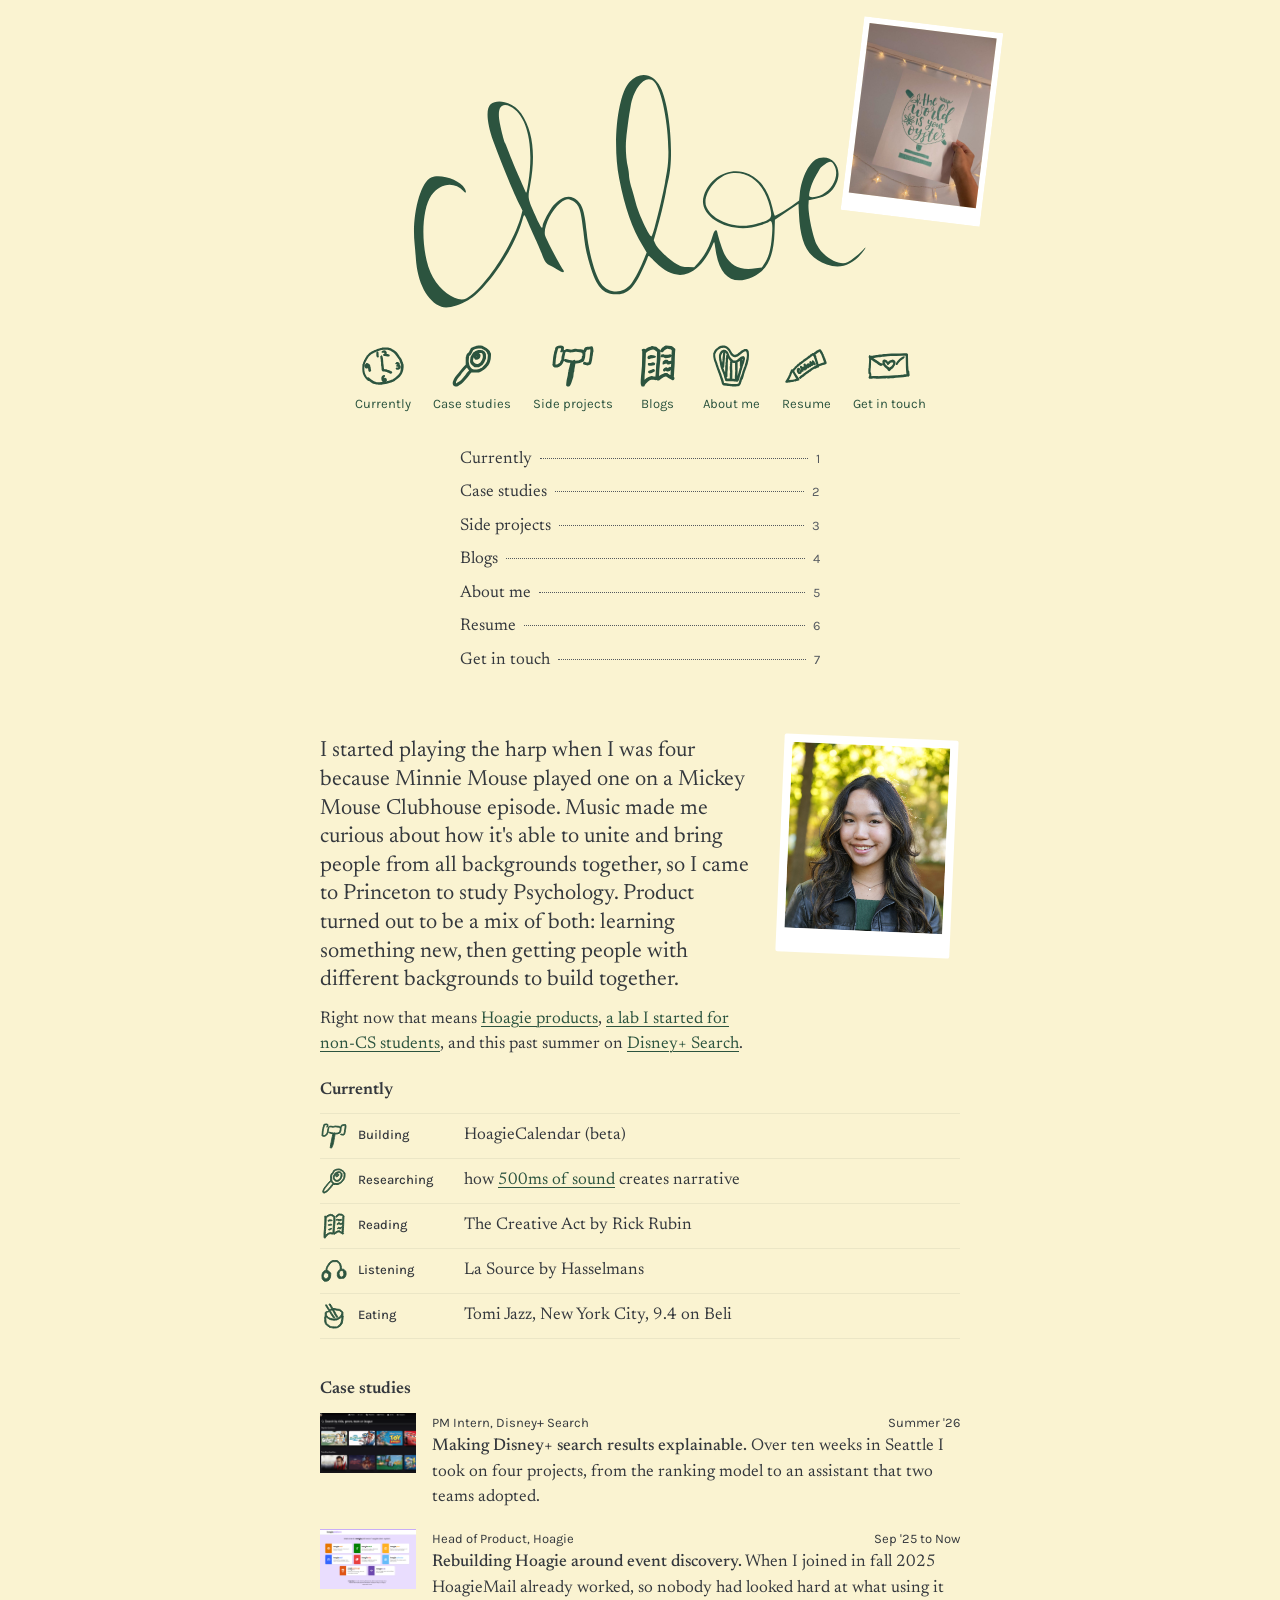
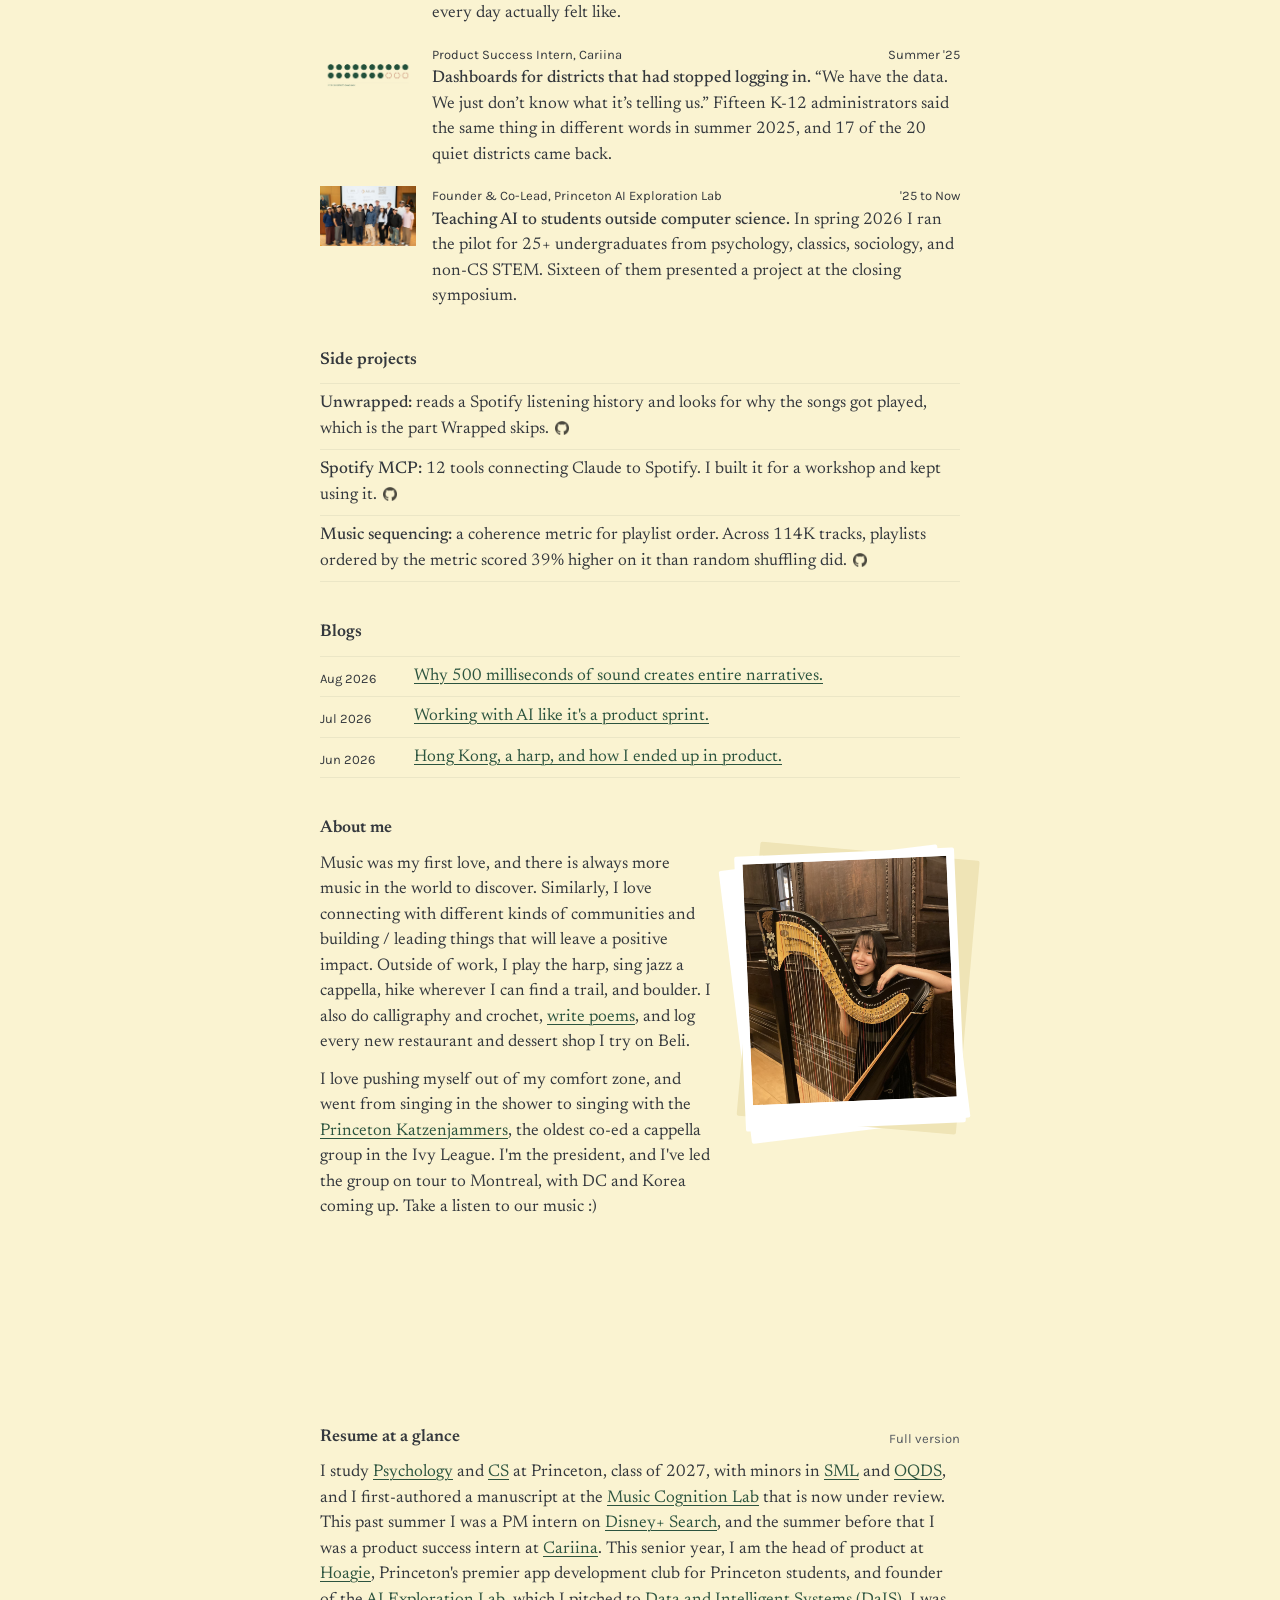
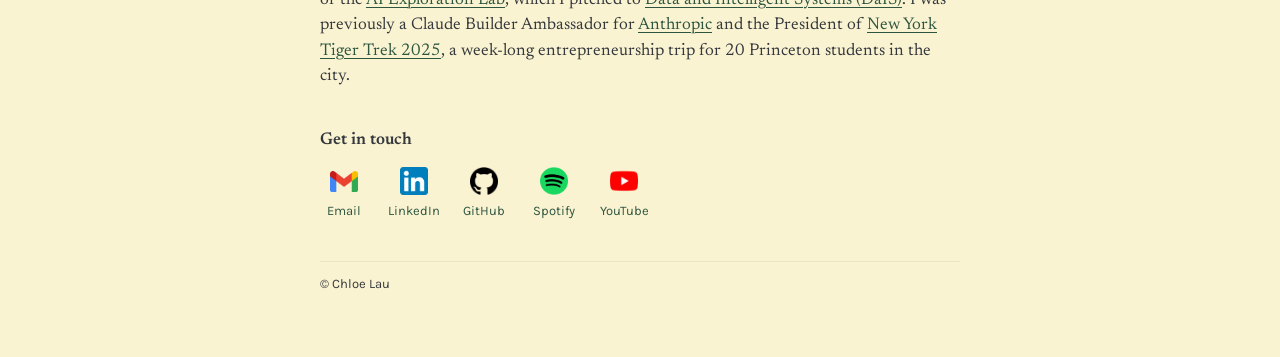
==== commit 75f3720f: "home: the nav carries all seven contents entries, her clock on Currently and pencil on Resume; the s" ====
--- a/index.html
+++ b/index.html
@@ -153,7 +153,7 @@
   .hero .brand{display:block;color:var(--forest)}
   .hero .brand svg{width:min(470px,78vw);height:auto;display:block;margin:0 auto}
   .sticker{position:absolute;top:-12px;right:calc(50% - 352px);width:128px;height:auto;transform:rotate(7deg);border:6px solid #fff;border-bottom-width:18px;background:#fff}
-  .iconnav{display:flex;justify-content:center;gap:30px;flex-wrap:wrap;margin:26px 0 30px}
+  .iconnav{display:flex;justify-content:center;gap:22px;flex-wrap:wrap;margin:26px 0 30px}
   .iconnav a{display:flex;flex-direction:column;align-items:center;gap:7px;text-decoration:none;color:var(--forest);font-family:var(--font-meta);font-size:13px;line-height:1.3}
   .iconnav a:hover{color:var(--slate)}
   .iconnav svg{width:46px;height:46px;overflow:visible}
@@ -177,16 +177,19 @@
     .hero .brand{margin-top:40px}
     .hero .brand svg{width:70vw}
     .sticker{width:68px;right:4px;top:0;border-width:5px 5px 14px}
-    /* five columns, so the row can never wrap; long labels break under their icons */
-    .iconnav{display:grid;grid-template-columns:repeat(5,minmax(0,1fr));gap:8px 6px;justify-items:center;margin:18px 0 18px}
+    /* seven columns, so the row can never wrap; labels sit in a 50px box so two-word labels break at the space and the longest single word just fits */
+    .iconnav{display:grid;grid-template-columns:repeat(7,minmax(0,1fr));gap:8px 6px;justify-items:center;margin:18px 0 18px}
     .iconnav svg{width:38px;height:38px}
     .iconnav a{font-size:12px;min-width:0;width:100%}
-    .iconnav a span{text-align:center;overflow-wrap:anywhere}
+    .iconnav a span{text-align:center;width:50px}
     .toc{max-width:300px;font-size:16px}
     .toc li a{padding:2px 0}
     .intro{margin-top:32px}
     .headshot.print{width:140px}
     .stack{width:min(240px,100%);margin-left:12px}
+  }
+  @media (max-width:340px){
+    .iconnav a span{width:46px;letter-spacing:-0.3px}
   }
 </style>
 </head>
@@ -195,12 +198,14 @@
   <!-- HERO -->
   <header class="hero">
     <a class="brand" href="#top"><svg role="img" aria-label="Chloe Lau" viewBox="0 0 1000 534" width="1000" height="534"><title>Chloe Lau</title><path fill="currentColor" d="M77.5 512.3C47.3 501.1 26.3 461.1 23.0 408.6C22.4 399.7 21.2 385.9 20.4 378.0C14.0 319.9 32.2 247.0 55.6 237.3C75.7 228.9 117.5 242.7 127.0 260.8C131.4 269.3 130.0 272.1 124.3 265.9C105.1 244.8 74.2 249.0 56.1 275.1C32.1 309.8 33.8 404.7 59.4 449.6C77.9 482.1 112.5 504.0 130.2 494.6C168.6 474.1 231.6 378.5 247.6 316.7L249.9 307.5L243.2 294.2C230.7 269.2 205.8 208.9 187.5 159.0C174.0 122.2 171.7 90.2 182.1 81.6C197.9 68.3 231.9 78.4 247.3 100.9C272.2 137.1 278.5 188.4 266.2 254.5C260.8 283.9 259.7 279.3 285.6 335.8C290.1 345.4 292.8 347.0 292.8 340.1C292.8 333.9 307.8 306.0 316.1 296.5C330.8 279.7 346.0 274.1 358.9 280.8C375.9 289.5 382.1 305.4 386.4 352.4C390.4 394.8 404.6 446.0 417.1 462.7C434.2 485.6 464.7 485.4 482.1 462.3C489.3 452.8 501.1 429.8 509.0 409.8L514.2 396.6L505.7 382.4C482.8 344.4 468.0 302.0 455.7 239.2C441.0 164.7 452.0 62.6 477.7 34.2C499.1 10.4 528.5 15.3 543.5 45.0C563.6 84.6 572.9 193.8 560.3 242.6C559.4 246.4 557.0 257.5 555.2 267.3C550.6 291.9 542.5 325.5 535.2 350.0L529.2 370.5L532.9 378.5C537.9 389.2 564.6 414.5 578.7 422.0C588.0 427.0 591.2 427.8 602.3 427.9L615.2 428.1L624.4 417.9C638.6 402.3 648.0 384.3 655.8 357.5C658.5 348.5 663.2 346.4 664.5 353.6C666.3 364.0 676.4 394.3 680.4 401.6C694.4 426.9 713.8 435.4 746.5 430.5L759.3 428.7L765.2 419.8C772.8 408.3 777.5 393.0 779.7 372.5C783.5 337.5 781.6 324.6 773.8 331.8C772.9 332.6 764.9 335.8 756.0 338.9C694.0 360.4 620.8 321.7 635.9 275.5C649.6 233.4 695.6 212.0 732.5 230.5C757.9 243.1 773.8 265.9 781.7 300.9C783.8 310.6 786.2 318.4 787.0 318.4C790.1 318.4 808.8 307.5 823.2 297.3L838.5 286.4L839.8 273.9C843.6 235.5 861.7 201.4 881.0 196.0C910.8 187.8 932.3 219.2 917.8 249.7C908.6 269.3 897.0 277.9 873.6 282.6L859.0 285.5L858.5 294.5C857.3 313.5 867.9 364.0 876.6 380.9C889.6 406.4 923.7 425.8 941.2 417.8C948.6 414.4 968.7 398.5 974.9 391.1C982.9 381.6 980.6 387.5 972.2 397.8C950.9 424.2 925.5 432.6 897.4 422.4C857.0 407.7 841.3 379.2 838.2 314.8L837.2 293.3L812.1 310.2L787.1 327.0L786.2 355.5C784.4 406.7 770.6 434.7 740.1 448.7C696.2 468.8 668.3 447.7 660.4 388.3C658.7 374.7 658.1 372.8 656.6 376.3C643.0 409.7 623.3 433.4 602.7 441.1C580.4 449.6 557.7 441.9 533.0 417.7C515.9 401.0 518.7 402.2 515.5 409.9C491.4 468.0 477.9 484.3 452.7 485.6C422.6 487.1 407.3 471.0 393.5 423.7C385.3 395.6 383.2 384.9 379.6 352.8C374.3 305.0 370.9 295.1 356.7 286.8C347.2 281.2 341.9 282.1 330.4 291.3C310.9 306.6 293.0 345.9 298.3 361.3C302.3 372.6 328.7 422.6 336.5 433.7C341.0 440.0 335.2 440.5 326.6 434.6C322.5 431.8 315.0 427.5 309.8 425.0C299.6 420.1 298.2 418.2 290.2 397.6C288.1 391.9 281.2 376.2 275.0 362.7C268.8 349.1 261.7 333.2 259.3 327.4C253.7 314.1 253.5 314.1 249.6 328.1C232.6 388.9 174.2 475.0 134.1 498.6C112.7 511.2 89.7 516.7 77.5 512.3ZM531.0 343.5C539.4 312.8 549.9 268.1 553.3 247.8C555.1 237.5 557.0 226.3 557.5 223.0C567.4 167.3 551.1 54.9 530.1 33.3C513.4 16.1 487.4 43.6 480.0 86.3C477.1 103.3 475.6 114.0 470.8 153.3C468.7 170.7 470.1 197.3 474.3 215.4C475.6 221.0 476.7 229.1 476.7 233.5C476.7 237.8 479.1 249.3 482.0 259.0C484.9 268.7 489.2 283.9 491.4 292.8C497.4 315.7 519.5 362.7 524.3 362.7C525.1 362.7 528.1 354.0 531.0 343.5ZM746.7 336.2C781.5 326.1 782.2 325.1 776.2 299.0C765.0 251.2 732.1 222.8 694.2 228.4C662.2 233.1 630.8 275.8 641.5 300.1C655.1 330.7 705.6 348.1 746.7 336.2ZM888.0 273.3C910.9 262.1 923.7 233.1 914.4 213.8C909.6 204.1 906.5 202.2 899.7 205.1C893.8 207.6 882.0 217.5 882.0 219.9C882.0 220.8 878.6 226.7 874.6 232.9C867.5 243.9 859.8 266.1 859.8 275.8C859.8 281.1 874.7 279.8 888.0 273.3ZM262.3 248.4C275.1 168.6 259.5 102.9 223.8 86.0C206.6 77.9 198.0 86.7 200.0 110.2C201.0 122.0 209.8 158.5 212.9 164.0C213.8 165.6 218.0 175.9 222.1 186.9C228.4 203.5 240.5 231.9 255.1 264.2C258.7 272.2 258.4 272.9 262.3 248.4Z"/></svg></a>
-    <img class="sticker" src="assets/calligraphy-oyster-sticker.jpg" alt="A calligraphy piece Chloe made that reads the world is your oyster" width="371" height="451" />
+    <img class="sticker" src="assets/calligraphy-oyster.jpg" alt="A calligraphy piece Chloe made that reads the world is your oyster" width="128" height="160" />
     <nav class="iconnav">
+      <a href="#currently"><svg aria-hidden="true" focusable="false" viewBox="-8 -8 116 116"><path fill="currentColor" stroke="currentColor" stroke-width="4" stroke-linejoin="round" d="M37.8 94.9C37.4 94.8 36.7 94.7 36.1 94.7C35.5 94.7 34.6 94.6 34.1 94.5C33.1 94.3 29.8 93.8 28.7 93.7C28.3 93.7 27.4 93.3 26.6 92.8C25.9 92.4 25.1 92.1 25.0 92.2C24.9 92.2 24.5 92.1 24.3 91.9C24.0 91.6 23.1 91.1 22.3 90.6C21.5 90.1 20.3 89.2 19.7 88.7C18.4 87.6 16.8 86.7 16.2 86.7C16.0 86.7 15.2 86.3 14.3 85.9L12.7 85.1L10.9 83.5C8.5 81.3 6.8 79.2 4.8 76.2C3.3 73.8 1.9 71.0 1.7 70.0C1.7 69.8 1.5 69.3 1.4 68.9C1.1 68.2 0.6 65.8 0.2 63.4C-0.2 60.7 -0.3 54.4 0.0 49.6L0.2 46.6L0.8 45.2C1.1 44.4 1.4 43.5 1.4 43.2C1.4 42.9 2.1 41.2 2.9 39.4C3.8 37.7 4.5 36.1 4.5 36.1C4.5 36.0 5.1 34.9 5.9 33.6C7.4 31.1 7.7 30.6 9.6 27.2L10.7 25.1L12.4 23.4C13.3 22.4 14.4 21.2 14.8 20.7C15.5 19.8 18.7 17.2 19.0 17.2C19.2 17.2 19.8 16.9 20.4 16.5C22.6 15.0 24.7 13.9 27.3 12.8C27.7 12.6 28.6 12.2 29.3 11.8C30.0 11.5 31.4 11.0 32.4 10.7C33.5 10.4 34.8 10.0 35.3 9.7C35.9 9.4 37.2 8.9 38.2 8.6C39.3 8.3 40.6 7.8 41.2 7.6C42.7 7.1 45.9 6.1 47.1 5.9C47.7 5.7 48.4 5.6 48.8 5.5C50.1 5.1 50.7 5.1 54.4 5.1C56.5 5.0 59.4 5.1 60.9 5.3L63.5 5.5L64.6 6.0C65.2 6.3 66.2 6.7 66.7 6.8C68.7 7.4 70.4 8.1 71.9 8.8C72.7 9.3 73.5 9.6 73.6 9.6C73.8 9.6 74.3 9.9 74.8 10.3C75.3 10.6 76.1 11.1 76.5 11.3C77.0 11.5 77.9 12.1 78.5 12.7C79.1 13.3 80.0 14.1 80.6 14.5C81.9 15.5 85.9 20.1 87.2 22.0C87.7 22.9 88.5 24.0 88.9 24.5C89.2 25.0 89.8 25.8 90.0 26.3C90.3 26.8 90.8 27.5 91.1 27.8C92.8 29.7 96.1 35.7 96.7 38.0C96.9 38.5 97.1 39.1 97.2 39.2C97.4 39.6 98.4 42.1 99.1 44.4L99.8 46.4L100.0 48.5C100.2 50.8 100.0 54.8 99.6 56.5C99.5 57.1 99.4 58.1 99.3 58.8C99.2 59.9 98.8 61.3 98.3 62.4C98.1 62.8 98.0 63.2 97.8 64.8C97.7 65.1 97.5 65.5 97.2 65.7C96.9 66.0 96.7 66.4 96.7 66.7C96.7 66.9 96.5 67.5 96.2 68.1C95.8 68.7 95.6 69.3 95.6 69.4C95.6 69.6 95.1 70.2 94.5 70.9C93.9 71.6 93.2 72.5 93.0 72.9C92.6 73.8 88.5 78.0 86.9 79.3C86.4 79.7 85.8 80.2 85.3 80.6C84.9 80.9 84.5 81.3 84.4 81.5C84.3 81.6 84.0 81.8 83.9 81.8C83.7 81.8 83.0 82.2 82.4 82.8C81.9 83.3 81.3 83.8 81.2 83.8C81.1 83.8 80.7 84.0 80.3 84.3C79.9 84.6 79.5 84.9 79.4 84.9C79.3 84.9 79.0 85.2 78.7 85.6C78.0 86.4 76.7 87.2 74.7 87.9C73.9 88.2 73.0 88.6 72.7 88.7C72.5 88.8 71.2 89.2 69.8 89.7C68.5 90.1 67.3 90.5 67.2 90.7C67.0 90.8 66.3 90.9 65.5 91.0C64.7 91.1 63.5 91.4 62.8 91.7C62.1 92.1 61.2 92.4 60.9 92.5C60.5 92.6 59.7 92.8 59.2 93.0C57.3 93.7 55.0 94.1 52.0 94.3C50.3 94.4 48.4 94.6 47.8 94.8L46.7 95.1L45.8 94.9C45.3 94.9 44.8 94.9 44.7 94.9C44.3 95.2 38.4 95.2 37.8 94.9ZM46.5 92.6C47.0 92.6 47.9 92.4 48.4 92.3C48.9 92.2 50.5 92.0 52.1 91.9C54.8 91.8 56.0 91.6 58.2 91.0C58.8 90.8 59.5 90.7 59.8 90.7C60.0 90.7 60.3 90.6 60.4 90.5C60.6 90.4 61.0 90.2 61.5 90.1C62.0 90.1 62.9 89.7 63.6 89.4C64.3 89.1 65.8 88.6 66.8 88.3C67.9 88.1 69.0 87.7 69.2 87.6C69.4 87.5 70.6 87.1 71.7 86.7C74.7 85.7 76.4 84.9 77.3 84.1C77.8 83.7 78.6 83.1 79.3 82.7C79.9 82.2 81.1 81.4 81.9 80.8C82.7 80.2 83.4 79.8 83.5 79.8C83.6 79.8 84.4 79.0 85.3 78.0C87.6 75.7 89.2 74.2 90.0 73.5C90.4 73.2 90.9 72.7 91.2 72.3C93.8 68.4 94.4 67.4 94.8 66.5C95.0 65.8 95.4 64.8 95.6 64.2C95.9 63.5 96.0 62.7 96.0 62.3C96.0 61.9 96.2 61.4 96.3 61.1C96.4 60.9 96.6 60.2 96.6 59.7C96.7 59.1 96.8 58.1 96.9 57.4C97.4 54.6 97.6 52.7 97.6 50.4L97.6 47.9L97.2 46.7C96.9 46.0 96.6 44.9 96.5 44.2C96.3 43.6 96.0 42.7 95.8 42.3C95.6 41.9 95.4 41.4 95.4 41.2C95.4 41.0 95.1 40.2 94.7 39.4C94.3 38.6 94.0 37.9 94.0 37.7C94.0 36.8 90.3 30.3 88.8 28.6C88.4 28.1 87.8 27.1 87.4 26.4C86.7 25.0 85.8 23.7 83.9 21.4C83.1 20.5 82.1 19.3 81.6 18.6C79.4 15.7 75.6 12.7 71.8 10.8C71.1 10.4 70.3 10.0 70.0 9.9C69.0 9.3 63.4 7.4 61.8 7.1L60.0 6.8L54.9 6.8L49.9 6.8L49.0 7.2C48.5 7.4 47.5 7.6 46.7 7.7L45.2 7.9L41.1 9.3C35.2 11.3 33.6 11.9 32.3 12.4C31.7 12.7 30.7 13.1 30.2 13.2C29.6 13.4 28.5 13.9 27.6 14.4C26.7 14.9 25.4 15.5 24.7 15.8C24.0 16.1 23.1 16.6 22.8 16.9C22.5 17.1 21.5 17.7 20.5 18.2C19.6 18.7 18.6 19.2 18.4 19.4C18.2 19.6 17.7 20.1 17.3 20.4C15.4 21.9 11.0 27.3 11.0 28.0C11.0 28.2 10.8 28.5 10.5 28.6C10.3 28.7 10.1 29.0 10.1 29.1C10.1 29.2 9.8 29.7 9.5 30.0C9.0 30.7 6.9 34.4 6.9 34.6C6.9 34.6 6.6 35.1 6.3 35.6C5.7 36.5 4.7 38.5 3.6 41.0C3.2 42.0 2.8 43.1 1.7 46.5C1.5 47.0 1.2 49.0 1.1 50.8L0.9 54.2L1.0 58.2C1.1 60.4 1.2 62.3 1.3 62.4C1.3 62.4 1.4 63.0 1.5 63.6C1.8 67.0 2.5 69.2 4.4 72.9C5.5 75.0 7.1 77.8 7.6 78.2C7.7 78.2 8.0 78.7 8.3 79.1C8.7 79.6 10.0 81.0 11.2 82.3L13.5 84.7L14.0 84.7C14.3 84.7 14.6 84.8 14.6 84.9C14.7 85.0 14.9 85.1 15.1 85.1C15.2 85.1 14.9 84.6 14.4 84.0C13.8 83.5 13.1 82.7 12.9 82.3L12.3 81.6L12.4 81.0L12.6 80.4L13.2 80.8C13.5 81.0 14.3 81.7 15.1 82.3C15.8 82.9 16.5 83.4 16.7 83.5C16.9 83.7 18.3 84.9 19.4 85.9C20.5 86.8 24.0 89.2 25.3 89.9C26.6 90.6 30.0 91.6 32.6 92.1C36.4 92.7 42.1 93.0 46.5 92.6ZM50.6 88.7C49.6 88.2 48.7 87.2 48.7 86.7C48.7 86.5 48.5 85.9 48.4 85.3C48.2 84.8 48.0 83.4 47.9 82.2L47.7 80.0L48.1 78.7C48.3 78.1 48.7 77.3 49.0 77.1C49.3 76.9 49.7 76.4 50.0 76.0C50.6 75.2 52.0 74.4 52.7 74.4L53.2 74.4L53.2 74.9L53.2 75.5L52.2 76.3C51.6 76.7 51.0 77.4 50.7 77.8L50.3 78.5L50.1 80.4C50.0 82.2 50.1 83.8 50.5 83.8C50.6 83.8 51.0 83.5 51.3 83.2C51.7 82.9 52.4 82.4 52.9 82.1L53.9 81.7L55.0 81.8C56.9 82.1 57.9 83.2 57.9 85.3L57.9 86.4L57.0 87.1C56.1 88.0 55.5 88.3 53.9 88.8C52.5 89.2 51.7 89.2 50.6 88.7ZM54.9 86.5C55.5 86.1 55.5 85.6 54.9 84.8L54.4 84.2L53.8 84.2C53.2 84.2 51.5 85.0 51.2 85.4C51.1 85.6 51.8 86.4 52.4 86.7C53.1 87.0 54.4 86.9 54.9 86.5ZM52.6 82.9C52.7 82.8 52.6 82.7 52.5 82.7C52.4 82.7 52.3 82.8 52.3 82.9C52.3 83.0 52.3 83.1 52.4 83.1C52.4 83.1 52.5 83.0 52.6 82.9ZM68.6 67.2C68.3 67.2 66.5 66.3 64.6 65.4C62.7 64.4 60.9 63.7 60.6 63.7C60.2 63.7 59.5 63.4 58.1 62.8C57.9 62.7 57.3 62.6 56.7 62.6C56.2 62.5 55.3 62.4 54.8 62.2C54.3 62.1 53.2 62.0 52.4 62.0L50.8 62.1L50.3 61.8C50.1 61.7 49.6 61.1 49.2 60.7L48.5 59.8L48.4 57.3C48.2 53.7 47.6 49.4 47.4 49.0L47.1 48.7L47.1 44.0L47.0 39.2L46.8 39.2L46.6 39.3L46.5 38.2C46.5 37.5 46.4 36.3 46.3 35.5L46.1 34.1L46.3 33.6L46.5 33.1L46.0 32.2L45.6 31.4L45.6 30.3C45.6 29.6 45.4 28.6 45.2 28.0C44.8 26.6 44.8 26.2 45.3 26.0C45.5 25.9 45.8 25.7 45.9 25.5L46.2 25.1L46.4 25.4C46.7 25.6 47.2 27.8 47.7 30.4C48.1 33.1 48.6 38.3 48.8 42.5C48.8 43.7 48.9 44.7 49.0 44.8C49.2 45.2 49.6 48.1 49.9 51.7C50.1 53.7 50.3 55.4 50.4 55.5C50.5 55.6 50.6 56.4 50.7 57.4L50.8 59.1L53.1 59.4C54.3 59.5 55.7 59.8 56.2 60.0C56.7 60.2 57.3 60.3 57.5 60.3C57.8 60.3 58.8 60.6 59.9 61.0C60.9 61.4 62.4 61.9 63.1 62.1C65.1 62.7 67.1 63.5 68.6 64.5C69.3 64.9 70.2 65.3 70.5 65.3L71.0 65.3L71.0 65.7C71.0 65.9 71.1 66.2 71.1 66.4L71.3 66.7L70.5 66.7C70.0 66.7 69.6 66.9 69.4 67.1L69.1 67.4L68.6 67.2ZM15.6 62.4C15.4 62.2 15.2 62.0 15.2 61.9C15.2 61.8 15.0 60.7 14.8 59.4C14.7 58.1 14.4 56.4 14.3 55.5C14.1 54.0 13.9 53.2 13.4 52.0L13.2 51.3L12.1 52.3C11.5 52.9 10.8 53.5 10.5 53.7L9.9 54.1L8.5 54.1C7.8 54.1 7.1 53.9 6.9 53.8C6.7 53.6 6.3 53.0 6.1 52.4L5.6 51.2L5.7 49.5L5.7 47.8L6.1 47.5C6.3 47.3 6.5 47.1 6.5 47.0C6.5 46.8 7.0 46.2 7.7 45.5L8.8 44.2L9.5 44.2C10.4 44.2 12.0 45.1 12.7 46.0L13.4 46.9L13.8 46.7L14.3 46.5L14.5 46.8C15.2 47.6 16.1 49.9 16.2 51.1C16.3 51.8 16.5 52.6 16.6 52.8C16.8 53.3 17.0 54.6 17.4 58.3C17.5 59.4 17.7 60.5 17.9 60.7L18.2 61.2L17.9 61.8C17.7 62.2 17.3 62.5 17.1 62.5C16.8 62.5 16.5 62.6 16.3 62.7L15.9 62.8L15.6 62.4ZM84.7 57.3C84.0 56.9 83.8 56.4 84.3 55.9L84.5 55.6L86.5 55.6L88.4 55.6L89.2 55.3L90.0 55.0L90.1 54.2C90.2 53.8 90.3 53.0 90.3 52.5L90.4 51.4L89.9 50.9L89.4 50.4L88.3 50.2C87.7 50.2 86.8 50.1 86.3 50.1L85.3 50.0L85.3 49.8C85.3 49.3 86.9 47.8 87.4 47.8C87.8 47.8 88.0 47.4 88.0 46.0L88.0 44.9L87.2 44.4L86.4 43.9L84.6 43.8L82.9 43.7L83.7 43.0L84.4 42.2L85.5 42.1L86.6 42.0L87.8 42.4L89.1 42.9L89.6 43.7L90.1 44.6L90.1 45.8C90.1 46.5 90.0 47.3 89.9 47.6L89.7 48.3L90.1 48.3C90.8 48.3 91.8 48.9 92.2 49.7L92.7 50.5L92.7 51.8C92.7 52.5 92.7 53.5 92.6 53.9L92.4 54.7L91.6 55.5C91.1 55.9 90.1 56.5 89.4 56.9L88.1 57.5L86.8 57.6L85.4 57.6L84.7 57.3ZM10.3 51.6L11.0 51.3L11.4 50.5C11.7 50.0 11.8 49.5 11.8 49.3C11.8 48.6 9.6 46.7 8.8 46.7C8.7 46.7 8.4 47.0 8.2 47.4L7.8 48.2L7.9 49.6L8.0 50.9L8.4 51.4C8.8 51.9 9.2 51.9 10.3 51.6ZM36.9 26.4L36.3 26.2L35.8 25.3L35.3 24.4L35.2 20.2L35.2 16.1L35.8 15.7C36.1 15.5 36.5 15.4 36.6 15.5C36.7 15.6 36.8 17.7 36.9 20.2L37.0 24.7L37.3 25.2C37.4 25.5 37.5 25.9 37.5 26.1L37.4 26.5L36.9 26.4ZM61.8 24.1C61.0 24.0 59.9 23.8 59.3 23.6C58.2 23.3 54.9 22.8 53.7 22.8C53.3 22.8 52.8 22.7 52.6 22.5L52.2 22.2L52.5 21.7C52.6 21.5 52.9 21.2 53.0 21.2C53.2 21.2 53.8 20.8 54.3 20.3L55.4 19.3L55.4 18.1L55.5 16.9L55.1 16.2C54.9 15.8 54.5 15.3 54.2 14.9L53.6 14.3L52.6 14.2L51.6 14.0L50.5 14.4C48.0 15.2 47.7 15.1 49.1 13.9C50.4 12.9 51.4 12.5 52.9 12.5C54.3 12.5 55.5 12.9 56.1 13.6C56.6 14.1 57.3 15.8 57.5 16.7L57.6 17.5L57.2 18.7C56.9 19.4 56.6 20.1 56.5 20.3L56.2 20.6L56.4 20.8C56.6 20.9 57.3 21.1 58.1 21.1C60.5 21.4 65.0 22.8 65.0 23.4C65.0 24.1 63.7 24.4 61.8 24.1Z"/></svg><span>Currently</span></a>
       <a href="#projects"><svg aria-hidden="true" focusable="false" viewBox="-8 -8 116 116"><path fill="currentColor" stroke="currentColor" stroke-width="4" stroke-linejoin="round" d="M6.7 99.1C4.1 98.0 3.3 97.0 3.3 94.5C3.3 90.0 8.5 79.3 13.1 74.1C15.7 71.2 19.2 66.8 23.5 61.2C25.5 58.8 29.0 54.6 31.5 52.1L36.1 47.4L36.1 38.2L36.2 28.9L37.0 25.4C37.9 21.0 39.0 19.2 41.2 18.1L43.0 17.1L44.6 14.7C45.5 13.3 46.7 10.9 47.4 9.3L48.6 6.5L51.1 5.0C53.2 3.7 56.8 2.3 61.0 1.2C61.5 1.1 63.5 0.8 65.4 0.5L68.9 0.0L72.1 0.4L75.3 0.9L78.4 2.5C85.7 6.3 86.7 7.0 89.7 9.8L92.7 12.7L94.3 16.0L95.9 19.4L95.8 24.4C95.7 31.0 94.9 36.1 93.5 38.8C93.0 40.0 92.2 41.8 91.9 42.8C91.5 43.9 90.6 45.5 89.8 46.5C88.9 47.4 87.0 49.9 85.4 51.9C81.9 56.6 79.0 58.6 72.2 61.9L66.7 64.4L57.2 64.4L47.6 64.4L45.2 67.1C43.9 68.7 42.2 70.9 41.3 72.2C40.4 73.4 39.4 74.8 38.9 75.3C33.1 81.9 30.7 84.6 30.0 85.6C28.5 87.8 24.2 92.0 21.8 93.5C15.4 97.7 11.9 99.6 10.4 99.8L8.9 100.0L6.7 99.1ZM12.6 94.7C13.7 94.1 15.0 93.3 15.6 92.8C16.1 92.3 17.5 91.5 18.6 90.9C21.1 89.6 27.3 83.9 27.3 83.0C27.3 82.6 28.8 80.7 30.5 78.9C32.3 76.9 34.5 74.3 35.4 73.0C37.2 70.4 37.8 69.7 41.5 65.4C42.9 63.8 44.2 62.0 44.3 61.4L44.6 60.3L42.7 58.2C41.6 57.0 40.2 55.0 39.5 53.6C38.8 52.3 38.0 51.2 37.7 51.2C36.4 51.2 23.7 65.3 20.5 70.3C19.6 71.8 18.2 73.5 17.5 74.2C16.7 74.8 15.6 76.2 15.0 77.3C14.3 78.3 13.3 79.7 12.7 80.4C12.1 81.1 10.7 83.3 9.6 85.5L7.7 89.3L7.7 92.2L7.7 95.1L8.2 95.4C9.4 95.8 10.6 95.7 12.6 94.7ZM67.3 59.6C68.6 59.1 71.1 58.0 73.0 57.2L76.4 55.6L79.7 52.3C83.8 48.2 87.9 42.6 89.4 39.2C90.6 36.4 91.8 28.8 91.9 24.3L91.9 21.5L90.9 19.6C90.4 18.6 90.0 17.5 90.0 17.1C90.0 16.7 88.9 14.9 87.6 13.1L85.3 9.8L82.2 8.2C80.6 7.3 78.1 6.0 76.8 5.3L74.4 4.1L69.9 3.9L65.3 3.7L61.4 4.5C59.2 4.9 56.4 5.8 55.1 6.4C52.7 7.6 49.8 10.7 49.8 11.9C49.8 12.5 45.1 20.6 44.0 21.9C43.7 22.2 43.0 22.5 42.4 22.5L41.2 22.5L41.0 23.5C40.8 24.2 40.4 27.7 40.1 31.3L39.7 38.0L40.1 41.4C41.1 47.5 41.4 49.0 43.0 51.7C44.7 54.8 48.4 58.7 50.1 59.4C53.9 60.9 63.2 61.0 67.3 59.6ZM56.7 50.6C56.1 50.3 54.2 48.7 52.4 47.1L49.2 44.3L48.2 42.1L47.2 40.0L47.3 35.4C47.4 28.3 48.0 26.2 50.5 23.9C51.2 23.3 52.2 21.6 52.9 20.3L54.0 17.8L56.6 16.1C58.0 15.2 60.9 13.8 63.0 13.1L66.7 11.8L71.2 11.9L75.8 12.0L76.8 12.7C78.6 13.8 82.3 17.8 82.8 19.0C83.1 19.7 83.3 22.4 83.3 25.2L83.3 30.3L81.3 35.1C80.2 37.8 78.8 40.7 78.0 41.6C77.3 42.5 76.5 43.8 76.1 44.4C75.8 45.0 73.7 46.7 71.4 48.2L67.2 51.0L62.4 51.1L57.7 51.2L56.7 50.6ZM64.9 46.9C66.0 46.7 68.1 45.8 69.5 44.8L72.2 43.1L74.4 39.7C78.9 32.9 80.5 25.8 78.6 20.1L77.8 17.6L76.1 16.5L74.4 15.3L70.7 15.3L67.0 15.3L63.1 16.6L59.1 17.8L57.5 19.3C56.7 20.1 56.0 21.1 56.0 21.6C56.0 22.1 55.4 23.2 54.6 24.0C52.4 26.5 51.3 29.2 51.0 32.6L50.6 35.8L51.2 38.3L51.8 40.7L55.1 43.7C59.0 47.4 60.4 47.8 64.9 46.9ZM58.5 31.5C57.9 30.9 57.2 29.6 56.8 28.6L56.1 26.9L56.4 25.3C57.4 21.1 60.5 18.7 64.8 18.7L66.4 18.7L67.8 20.5L69.4 22.4L69.4 24.4C69.4 26.7 68.8 28.3 67.4 29.7C65.9 31.0 62.4 32.5 60.8 32.5L59.5 32.5L58.5 31.5ZM63.8 27.6L65.2 26.5L65.3 24.6L65.3 22.7L64.1 22.6C63.4 22.5 62.2 22.9 61.3 23.4L59.8 24.4L59.8 26.0C59.8 28.8 61.5 29.5 63.8 27.6Z"/></svg><span>Case studies</span></a>
       <a href="#quests"><svg aria-hidden="true" focusable="false" viewBox="-8 -8 116 116"><path fill="currentColor" stroke="currentColor" stroke-width="4" stroke-linejoin="round" d="M35.5 99.2L34.7 98.3L35.2 92.5C35.7 86.6 36.4 82.8 37.8 78.0C38.3 76.5 38.8 73.5 39.0 71.4C39.2 69.2 39.7 65.7 40.2 63.7C40.6 61.7 41.2 59.1 41.4 58.1C41.7 57.1 42.4 54.3 43.1 51.9C44.4 47.2 45.2 43.2 45.2 41.4L45.2 40.3L42.0 40.1C40.2 40.0 37.2 39.5 35.2 39.0L31.6 38.0L30.5 37.0C29.3 35.8 29.2 35.0 30.2 34.5L31.0 34.1L33.4 34.8C37.9 36.2 43.0 37.3 48.6 38.0L50.5 38.3L51.8 37.3L53.1 36.4L53.7 36.6C54.1 36.8 54.4 37.3 54.4 37.8L54.4 38.6L56.3 38.6C57.4 38.6 59.7 38.4 61.3 38.2L64.4 37.8L67.8 36.3C69.6 35.4 71.5 34.4 71.9 33.9C73.1 32.7 74.3 29.8 74.3 28.0L74.3 26.3L75.1 25.8L75.9 25.3L75.9 21.2L75.9 17.0L74.8 16.6C74.2 16.3 73.5 15.8 73.2 15.4C72.9 15.0 72.1 14.4 71.5 14.2C70.2 13.7 63.3 12.7 58.5 12.2L55.4 12.0L52.3 12.7C50.6 13.0 48.0 13.4 46.5 13.6L43.8 13.8L41.0 13.1C38.1 12.4 32.2 12.2 31.0 12.7C30.6 12.8 30.3 13.2 30.3 13.5C30.3 13.8 29.8 14.5 29.3 15.0L28.3 16.0L28.1 19.0C27.9 20.5 27.6 22.5 27.2 23.3C26.9 24.1 26.4 26.7 26.1 29.3L25.7 33.8L26.3 34.3C27.3 34.9 27.1 35.6 25.9 36.2L24.9 36.6L23.6 39.4C22.9 40.9 22.0 42.7 21.7 43.5C20.7 45.6 17.9 48.0 14.4 49.8L11.1 51.5L7.4 51.5L3.7 51.5L2.4 50.6C1.8 50.1 1.0 49.0 0.6 48.3L-0.0 46.8L0.5 43.4C0.7 41.5 1.1 38.1 1.3 35.7C1.7 29.7 2.4 24.8 3.2 21.6C3.6 20.1 4.0 18.1 4.1 17.2C4.7 14.4 5.8 10.7 6.3 10.1C6.5 9.8 6.8 8.4 6.8 7.0C7.0 2.7 7.5 2.2 13.5 0.8C19.2 -0.5 22.4 -0.1 24.6 2.3L25.2 3.1L25.0 6.6L24.8 10.1L23.5 11.5C22.8 12.2 21.7 12.9 21.0 13.1L19.9 13.4L19.9 12.9C19.9 12.7 20.2 11.9 20.7 11.1C21.1 10.4 21.6 8.8 21.7 7.7L22.0 5.6L21.2 4.3C20.7 3.5 20.1 2.9 19.8 2.9C18.3 2.9 11.4 4.2 11.0 4.6C10.8 4.8 10.3 6.4 9.9 8.2C9.5 10.0 8.8 12.7 8.3 14.3C7.8 15.9 7.1 18.4 6.8 19.9C6.6 21.4 6.3 22.6 6.2 22.6C6.2 22.6 6.1 23.9 6.0 25.6C5.9 27.2 5.6 29.0 5.4 29.5C5.1 30.0 4.7 33.0 4.5 36.2C4.3 39.5 4.0 42.9 3.9 43.9L3.6 45.6L4.1 46.9L4.6 48.1L7.3 48.1L9.9 48.1L12.5 47.0C15.4 45.6 17.7 43.9 18.3 42.6C18.5 42.1 19.6 39.9 20.7 37.8L22.8 33.9L22.8 32.4C22.8 29.8 23.7 23.9 24.5 21.5C25.0 20.2 25.3 18.7 25.3 18.2C25.3 17.0 26.5 13.1 27.1 12.4C27.3 12.0 28.9 11.2 30.5 10.6L33.4 9.4L36.3 9.4C37.9 9.4 40.7 9.8 42.6 10.1L46.0 10.8L47.6 10.4C48.5 10.2 50.6 9.7 52.3 9.3L55.5 8.7L60.6 9.2C63.4 9.4 67.3 9.8 69.1 9.9L72.4 10.2L74.4 11.6C75.4 12.3 76.6 12.9 77.0 12.8L77.7 12.7L78.3 10.8C79.3 8.0 80.2 6.3 81.2 5.3L82.2 4.4L86.4 3.6C88.8 3.2 92.2 2.7 94.1 2.6L97.6 2.4L98.0 2.8C98.6 3.4 99.3 6.4 99.5 9.9L99.7 12.9L98.9 15.7C98.5 17.2 98.2 19.7 98.1 21.3C98.0 22.8 97.8 24.3 97.6 24.6C97.4 24.9 97.1 26.7 96.9 28.6C96.6 32.2 95.8 36.7 94.8 39.6C94.4 40.6 94.2 41.7 94.2 42.2C94.2 43.4 92.7 44.6 90.0 45.6L87.6 46.5L84.8 46.1C83.2 45.9 80.9 45.4 79.7 44.9L77.4 44.2L77.3 43.3C77.2 42.9 77.4 42.2 77.7 42.0L78.3 41.5L79.7 41.9C80.5 42.1 81.9 42.4 82.8 42.7C85.0 43.3 87.5 43.3 89.1 42.7L90.3 42.3L91.0 40.7C91.3 39.9 91.8 38.4 92.1 37.3C92.3 36.3 92.6 35.0 92.7 34.4C93.1 32.9 93.8 28.5 94.2 24.7C94.6 21.1 95.2 17.0 95.6 14.2C95.8 13.3 95.8 11.1 95.6 9.4L95.4 6.2L94.3 6.0C93.7 5.8 92.0 5.9 90.5 6.2C89.0 6.5 87.0 6.8 86.0 6.9L84.2 7.1L83.0 8.9C82.3 9.9 81.7 11.2 81.5 11.7L81.2 12.8L80.4 12.9L79.6 13.1L79.4 18.0C79.2 26.1 78.9 27.8 77.3 32.4L75.6 36.7L74.6 37.2C68.1 40.5 64.3 41.6 59.0 41.7L55.2 41.7L54.8 42.2C54.5 42.4 54.0 44.2 53.7 46.1C52.4 54.3 52.2 55.5 51.8 56.7C51.6 57.4 51.5 58.5 51.5 59.2C51.5 60.9 50.6 65.3 50.2 65.8C50.0 66.0 49.8 66.8 49.8 67.6C49.8 70.5 47.2 83.2 46.0 85.8C45.6 86.8 45.2 87.8 45.2 88.2C45.2 88.5 44.6 90.1 43.9 91.8C43.2 93.4 42.4 95.5 42.0 96.4C41.6 97.3 40.8 98.4 40.1 99.0L38.9 100.0L37.6 100.0L36.2 100.0L35.5 99.2Z"/></svg><span>Side projects</span></a>
       <a href="#writing"><svg aria-hidden="true" focusable="false" viewBox="-8 -8 116 116"><path fill="currentColor" stroke="currentColor" stroke-width="4" stroke-linejoin="round" d="M9.6 98.7C8.6 96.9 8.3 85.3 9.0 78.3C11.0 60.6 12.3 35.5 12.2 20.3L12.1 11.4L11.5 10.6L10.8 9.8L12.4 9.1C14.3 8.3 16.3 8.7 16.3 10.0C16.3 11.4 17.5 11.0 20.1 8.7C22.6 6.4 28.1 3.6 32.4 2.5L35.0 1.7L39.9 2.7L44.9 3.7L46.2 4.9C46.9 5.6 48.8 7.0 50.4 8.1L53.3 9.9L53.7 11.4C53.9 12.3 54.1 17.3 54.2 22.6L54.2 32.2L53.0 42.8C52.0 52.0 50.7 70.7 50.6 76.4C50.6 78.9 51.0 78.8 54.9 76.1C56.7 74.9 60.1 73.0 62.5 71.9L66.8 69.9L70.1 69.9L73.4 69.9L74.0 70.7C74.9 71.7 81.7 75.9 82.6 75.9C82.9 75.9 83.1 75.5 83.2 75.2C83.4 71.6 84.5 55.4 84.9 49.4C85.2 45.2 85.3 41.7 85.2 41.6C85.1 41.5 83.7 42.0 82.1 42.8C80.5 43.6 78.2 44.2 77.0 44.2L74.8 44.3L73.0 42.6C71.3 40.9 69.6 40.5 69.0 41.6C68.5 42.3 63.9 44.8 63.5 44.5C63.4 44.3 63.4 43.2 63.7 42.0L64.0 39.8L66.4 38.0L68.9 36.1L71.1 36.1L73.3 36.1L75.0 38.0C76.9 39.9 78.6 40.2 80.4 38.9C81.0 38.4 82.5 38.0 83.6 38.0L85.5 38.0L85.4 33.6C85.4 31.2 85.7 25.1 86.1 20.0L86.8 10.7L85.4 8.7L84.0 6.6L80.7 5.7C78.9 5.1 76.2 4.6 74.7 4.6L72.0 4.6L68.4 6.9C66.4 8.2 63.9 10.2 62.9 11.3L61.0 13.3L59.5 13.3C57.2 13.3 57.1 11.9 59.3 8.6L61.4 5.6L64.6 3.5C66.3 2.3 68.3 1.1 69.0 0.7L70.2 0.1L76.6 0.7L82.8 1.3L85.2 2.7C86.6 3.6 88.6 5.1 89.7 6.1L91.7 8.0L91.0 16.2C90.7 20.7 90.4 28.9 90.3 34.3C90.3 39.8 90.0 47.4 89.7 51.2C89.4 55.0 88.9 62.6 88.6 68.0L87.9 77.9L88.9 78.9C90.1 80.2 89.8 82.5 88.4 83.4L87.3 84.0L81.8 81.1C78.7 79.5 75.1 77.3 73.9 76.4L71.4 74.7L69.5 74.7C66.8 74.7 62.7 76.7 56.9 80.8L52.2 84.3L50.5 84.3L48.7 84.3L48.4 83.4C48.2 82.9 48.5 82.0 49.0 81.4C49.6 80.8 50.0 80.0 50.0 79.6L50.0 78.9L47.8 78.9L45.7 78.9L46.0 81.0L46.4 83.1L45.4 83.6C44.9 83.7 42.3 83.5 39.8 83.0L35.2 82.0L32.4 82.5C29.2 83.1 27.4 84.2 23.6 87.5C20.9 89.8 15.0 97.0 14.3 98.9L13.9 100.0L12.1 100.0L10.3 100.0L9.6 98.7ZM17.2 86.7C19.3 83.9 25.2 79.9 29.5 78.6L32.7 77.5L37.5 78.0C40.2 78.1 43.1 78.5 43.7 78.7L45.0 79.0L45.5 75.5C46.0 71.9 46.8 59.3 47.3 49.5C47.4 46.4 47.8 43.4 48.1 42.8C48.5 42.2 48.9 35.2 49.2 27.2L49.5 12.8L47.2 11.5C45.8 10.8 44.4 9.9 43.9 9.3C41.7 6.6 36.0 5.9 31.0 7.7C27.8 8.9 20.2 13.6 18.6 15.4L17.6 16.6L17.3 25.0C16.7 41.0 15.7 59.9 15.0 66.0C14.6 69.3 14.2 75.8 14.1 80.6L13.9 89.2L14.6 89.2C15.0 89.1 16.2 88.0 17.2 86.7ZM28.1 66.1L26.9 65.2L27.3 64.2C27.5 63.7 28.2 63.3 28.9 63.3C29.5 63.3 31.7 62.4 34.0 61.4C38.3 59.4 40.1 59.3 40.1 61.1L40.1 62.3L36.7 64.3C34.8 65.4 32.3 66.4 31.3 66.6L29.2 66.9L28.1 66.1ZM64.7 61.3C63.4 57.8 70.5 53.5 72.9 56.3C73.3 56.8 74.3 57.2 75.1 57.2L76.4 57.2L77.1 56.0C77.5 55.4 78.4 54.6 79.2 54.5L80.7 54.1L81.6 54.8L82.5 55.5L81.6 57.2C80.5 59.5 77.1 62.0 75.4 62.0C74.6 62.0 73.1 61.6 71.9 61.1C70.7 60.7 69.3 60.2 68.7 60.2C68.1 60.2 67.3 60.7 66.9 61.1C66.0 62.3 65.1 62.3 64.7 61.3ZM28.8 47.2L26.5 46.9L26.5 45.7L26.5 44.6L28.8 44.6C30.0 44.6 32.2 44.0 33.7 43.4C36.9 41.9 38.1 41.9 39.8 43.3L41.0 44.3L40.7 45.2L40.3 46.3L37.2 46.6C35.4 46.7 33.4 47.0 32.5 47.2C31.7 47.3 30.0 47.3 28.8 47.2ZM25.5 29.8C25.3 29.3 25.4 28.3 25.7 27.5L26.4 26.2L29.3 25.2L32.2 24.2L37.3 24.9C45.1 26.0 44.7 27.6 36.3 28.4L31.3 28.8L29.8 29.8C28.0 31.0 26.0 31.0 25.5 29.8ZM66.1 26.8L64.0 25.4L61.5 25.7L58.9 26.1L59.2 24.6L59.3 23.2L61.0 22.7L62.7 22.0L65.4 22.8C68.8 23.7 76.3 23.7 78.9 22.8L80.8 22.2L81.4 22.8L82.0 23.4L81.6 25.2C81.1 27.5 80.4 27.8 73.7 28.0L68.1 28.2L66.1 26.8Z"/></svg><span>Blogs</span></a>
       <a href="#about"><svg aria-hidden="true" focusable="false" viewBox="-8 -8 116 116"><path fill="currentColor" stroke="currentColor" stroke-width="4" stroke-linejoin="round" d="M55.6 99.9C55.1 99.8 53.5 99.6 52.1 99.4C50.7 99.2 48.1 98.9 46.1 98.7C44.2 98.6 42.3 98.4 41.9 98.3C41.5 98.3 40.0 98.2 38.7 98.1C32.9 97.7 30.3 96.8 29.3 94.9C28.9 94.0 28.0 91.2 27.6 89.0C27.4 88.0 24.5 78.8 21.7 70.6C21.2 69.2 20.1 66.4 19.8 65.9C19.6 65.6 19.3 64.6 19.0 63.7C18.8 62.8 18.2 61.2 17.7 60.0C17.2 58.8 16.6 57.1 16.3 56.1C16.1 55.2 15.5 53.4 15.0 52.2C14.5 51.0 14.1 49.9 14.1 49.8C14.2 49.7 13.9 48.8 13.5 47.8C12.6 45.3 12.0 43.2 12.0 42.8C12.0 42.6 11.7 41.8 11.3 41.1C11.0 40.4 10.5 39.2 10.2 38.4C10.0 37.7 9.5 36.5 9.2 35.7C9.0 34.9 8.6 33.6 8.5 32.9C8.3 32.1 8.0 30.2 7.7 28.6L7.2 25.7L7.2 21.9L7.2 18.2L7.6 17.2C7.8 16.6 8.1 16.0 8.3 15.7C8.5 15.5 9.2 14.3 9.8 13.1L11.0 10.9L13.0 8.8C14.2 7.7 15.6 6.4 16.2 6.0C16.9 5.5 17.9 4.7 18.5 4.2C19.2 3.6 20.6 2.7 21.8 2.1L23.8 1.1L25.3 0.9C26.1 0.8 27.5 0.6 28.5 0.4C29.4 0.2 30.8 0.0 31.5 0.0L32.9 -0.0L35.2 0.8C38.5 1.9 40.0 2.9 42.6 5.4C45.4 8.2 46.8 10.0 48.2 12.8C50.7 17.9 53.4 21.4 56.0 22.9L57.4 23.7L59.4 23.7L61.3 23.7L63.1 23.1C65.4 22.3 66.0 22.0 67.9 20.5C68.8 19.8 70.0 18.9 70.6 18.5C71.2 18.1 72.5 17.1 73.4 16.2C74.4 15.4 75.5 14.5 76.0 14.3C76.5 14.0 77.0 13.6 77.1 13.4C77.1 13.2 77.3 13.1 77.4 13.2C77.6 13.3 77.8 13.1 77.9 12.9C77.9 12.6 78.6 12.2 79.3 11.9C79.9 11.5 81.3 10.8 82.3 10.3L84.0 9.3L86.4 9.1L88.7 9.0L89.7 9.5L90.6 10.0L91.5 11.4L92.5 12.8L92.8 14.6C93.9 20.9 93.9 24.8 92.7 32.7C92.7 33.1 92.4 34.0 92.2 34.9C92.0 35.7 91.7 37.1 91.5 38.0C91.2 40.7 88.3 50.4 87.1 52.9C86.8 53.5 86.4 54.7 86.2 55.6C85.9 56.6 85.4 57.9 85.1 58.7C84.8 59.4 84.4 60.6 84.1 61.3C83.9 62.1 83.5 63.0 83.2 63.5C83.0 63.9 82.7 64.6 82.7 64.9C82.7 65.2 82.6 65.7 82.5 65.9C82.1 66.8 81.4 69.2 81.1 70.6C80.8 72.6 79.8 76.2 78.6 79.7L77.8 81.8L77.0 82.6C75.9 83.7 75.4 84.7 75.2 86.3C75.0 87.6 74.3 89.8 73.9 90.3C73.8 90.5 73.7 91.0 73.6 91.6C73.5 92.1 73.0 93.3 72.6 94.3C72.2 95.2 71.8 96.0 71.8 96.2C71.8 96.6 70.3 98.0 69.4 98.5C69.1 98.6 67.7 98.9 66.4 99.0C62.5 99.4 62.1 99.4 61.5 99.7L61.0 100.0L58.7 100.0C57.5 100.0 56.1 99.9 55.6 99.9ZM64.2 97.4C68.6 97.1 69.5 96.7 70.6 94.7C71.0 93.9 72.2 90.2 72.5 88.9C72.8 87.5 73.2 85.9 73.9 84.3C74.4 83.3 75.6 79.6 75.6 79.2C75.6 79.1 76.1 78.0 76.7 76.9C77.3 75.8 78.1 74.2 78.3 73.3C78.6 72.4 79.0 71.0 79.3 70.2C79.6 69.3 79.8 68.3 79.8 67.9C79.8 67.5 80.0 66.6 80.3 65.9C82.3 60.7 83.6 57.1 84.1 55.3C84.3 54.7 84.5 54.0 84.6 53.9C84.7 53.7 84.9 53.1 85.2 52.4C85.4 51.8 86.0 50.0 86.6 48.6C87.1 47.1 87.8 44.9 88.1 43.8C88.4 42.6 88.7 41.4 88.9 41.1C89.1 40.6 89.4 39.2 89.9 36.6C90.1 35.9 90.3 35.0 90.4 34.6C90.8 33.4 91.5 29.5 91.8 26.1L92.1 22.7L91.8 19.2C91.3 14.4 90.4 12.0 88.9 11.4C86.1 10.3 80.5 12.8 75.6 17.2C74.8 17.9 73.3 19.0 72.4 19.6C71.5 20.1 70.1 21.2 69.3 21.9C67.7 23.2 65.1 24.6 62.4 25.4L60.9 25.9L59.2 25.7L57.5 25.6L56.1 24.8C55.3 24.5 54.3 23.8 53.8 23.4C52.8 22.7 50.0 19.4 50.0 18.9C50.0 18.8 49.6 18.1 49.1 17.4C48.6 16.6 47.6 14.9 47.0 13.6L45.8 11.2L43.7 8.9C42.6 7.6 41.3 6.2 40.9 5.8C39.8 4.8 37.1 3.3 35.8 2.9C35.2 2.7 34.5 2.4 34.2 2.2L33.7 1.9L31.7 1.9C30.6 1.9 28.5 2.1 27.0 2.4L24.3 2.9L22.2 4.0C19.6 5.2 15.1 8.6 13.4 10.5C11.7 12.3 10.7 14.0 10.5 15.1C10.4 15.7 10.0 16.5 9.7 16.9C9.4 17.3 8.9 18.3 8.7 18.9L8.2 20.2L8.2 22.2C8.2 24.5 8.6 28.0 9.2 30.6C9.4 31.5 9.7 32.8 9.8 33.4C9.9 34.0 10.3 35.1 10.6 35.8C10.9 36.5 11.4 37.7 11.7 38.4C11.9 39.2 12.6 40.8 13.1 42.0C13.6 43.2 14.1 44.7 14.2 45.3C14.3 45.9 14.7 47.1 15.1 48.0C15.4 48.9 15.8 50.0 16.0 50.4C16.4 51.9 18.6 58.0 19.0 58.8C19.4 59.5 19.9 60.9 21.5 65.5C21.7 66.0 22.4 67.7 23.0 69.3C23.6 70.9 24.2 72.7 24.3 73.2C24.4 73.7 24.7 74.6 25.0 75.3C27.3 81.4 29.0 86.0 29.0 86.6C29.0 87.0 29.2 87.7 29.4 88.1C29.6 88.6 30.0 89.9 30.1 91.2L30.4 93.5L31.2 94.2L31.9 94.9L33.7 95.1C35.7 95.3 41.3 96.0 45.5 96.7C53.4 97.9 57.0 98.0 64.2 97.4ZM60.9 87.2C59.2 87.1 57.2 86.9 56.4 86.7C55.6 86.6 54.7 86.5 54.5 86.5C53.0 86.6 48.2 86.6 43.9 86.4C41.2 86.3 38.8 86.2 38.6 86.2C37.8 86.2 36.4 84.3 36.4 83.2C36.4 82.9 36.3 82.5 36.2 82.3C36.0 82.2 35.7 81.3 35.5 80.4C35.3 79.5 34.9 78.4 34.7 78.0C34.5 77.5 34.3 76.7 34.3 76.2C34.3 75.6 34.1 74.5 33.8 73.7C33.5 72.9 33.2 72.1 33.2 71.8C33.2 71.6 32.8 70.5 32.2 69.3C31.7 68.1 31.1 66.8 31.0 66.3C30.9 65.8 30.2 64.1 29.4 62.5C28.6 60.8 27.9 59.0 27.9 58.5C27.9 58.0 27.4 56.5 26.8 55.2C25.8 52.7 25.3 51.2 25.2 49.9C25.1 49.4 24.9 48.5 24.7 47.8C24.6 47.0 24.3 45.6 24.2 44.7C24.1 43.7 23.9 42.5 23.7 41.9C23.5 41.3 23.4 40.4 23.4 39.9C23.4 39.4 23.2 38.4 23.0 37.8C22.4 35.9 22.0 34.0 22.0 33.4C22.0 33.1 22.1 32.3 22.1 31.6C22.1 30.9 22.0 30.2 21.9 30.0L21.6 29.7L21.6 26.5L21.6 23.3L21.9 22.6C22.1 22.3 22.3 21.5 22.3 21.0L22.2 20.0L22.9 19.0C23.3 18.4 23.7 17.7 23.7 17.5C23.7 17.2 23.9 16.8 24.2 16.6C24.5 16.3 24.7 16.0 24.7 15.8C24.7 15.7 25.4 14.9 26.1 14.0L27.5 12.6L29.2 11.8L30.8 11.1L32.2 11.1C35.4 11.0 36.5 11.5 38.8 13.9L40.4 15.7L41.7 18.4C42.5 19.9 43.1 21.3 43.1 21.5C43.1 21.8 43.2 22.1 43.3 22.2C43.4 22.4 44.1 23.7 44.7 25.3C45.3 26.8 46.1 28.4 46.4 28.7C46.7 29.1 47.3 29.9 47.6 30.5C48.5 32.0 51.7 35.2 53.7 36.6L55.5 37.8L56.8 38.0L58.1 38.3L60.1 38.2C61.2 38.1 62.7 37.8 63.5 37.6L64.9 37.2L66.8 35.7C67.9 34.9 69.3 33.7 69.9 33.1C70.6 32.4 71.2 31.9 71.4 31.9C71.5 31.9 72.2 31.4 72.8 30.9C74.0 29.8 77.5 27.9 79.4 27.4L80.6 27.1L81.2 27.4L81.9 27.6L82.6 28.9L83.2 30.2L83.2 31.7C83.3 32.5 83.2 33.3 83.0 33.4C82.9 33.5 82.7 33.9 82.7 34.3C82.7 34.7 82.5 35.4 82.3 35.9C82.1 36.4 82.0 36.9 82.0 37.1C82.1 37.3 82.0 37.9 81.8 38.4C81.6 38.9 81.4 39.7 81.4 40.1C81.4 40.5 81.0 41.7 80.5 42.8C80.0 43.9 79.5 45.0 79.4 45.3C79.3 45.6 79.2 45.7 79.1 45.7C79.0 45.6 78.9 46.0 79.0 46.5C79.0 47.0 78.9 47.7 78.8 48.0C78.3 48.9 77.4 51.9 77.4 52.5C77.4 52.8 77.2 53.3 77.0 53.6C76.8 53.9 76.6 54.4 76.6 54.7C76.6 55.0 76.5 55.4 76.4 55.5C76.2 55.5 76.1 56.1 76.0 56.7C75.9 57.4 75.7 58.1 75.6 58.4C75.4 58.7 75.2 59.3 75.0 59.7C74.6 60.9 73.7 63.9 73.2 66.5C72.9 67.8 72.5 69.1 72.3 69.6C72.1 70.0 71.8 70.9 71.7 71.4C71.5 72.5 71.3 73.3 70.7 74.3C70.6 74.5 70.5 75.0 70.5 75.4C70.5 75.7 70.3 76.6 70.1 77.3C69.9 78.0 69.6 79.1 69.5 79.7C69.4 80.9 68.7 83.3 68.3 83.7L68.1 84.0L67.4 83.8L66.8 83.5L66.8 82.3C66.8 81.7 66.9 80.9 67.0 80.7C67.2 80.4 67.5 79.3 67.7 78.1C68.0 76.9 68.3 75.5 68.4 74.9C68.5 74.3 69.0 72.6 69.5 71.2C70.6 67.9 71.3 65.7 71.3 65.0C71.3 64.7 71.5 64.2 71.7 63.8C71.9 63.5 72.1 62.7 72.2 62.1C72.5 60.1 74.6 54.1 75.0 53.9C75.2 53.8 75.3 53.1 75.3 52.2C75.3 51.4 75.2 50.8 75.1 50.9C74.9 51.0 74.7 50.8 74.5 50.5L74.2 49.9L74.4 47.2C74.6 43.0 74.5 37.8 74.1 35.1C74.0 34.6 73.9 33.9 73.9 33.6C73.8 32.8 73.7 32.8 72.6 33.8C69.6 36.6 67.3 38.3 67.0 38.2C66.9 38.1 66.8 38.1 66.8 38.3C66.8 38.6 65.6 39.1 64.9 39.1L64.4 39.1L64.6 40.0C64.7 40.4 64.7 41.3 64.7 41.8C64.7 42.3 64.7 48.4 64.7 55.5C64.7 62.5 64.5 69.9 64.4 71.8C64.2 73.8 64.1 77.1 64.0 79.2C64.0 81.3 63.9 83.1 63.8 83.1C63.5 83.4 62.4 82.9 62.1 82.2L61.7 81.4L61.7 78.6C61.7 77.0 61.8 74.3 62.0 72.6C62.1 71.0 62.3 68.1 62.3 66.2C62.3 64.3 62.4 62.7 62.5 62.7C62.6 62.6 62.7 62.2 62.5 61.8C62.4 61.4 62.3 56.9 62.3 51.8L62.2 42.6L62.5 42.6C62.9 42.6 62.8 40.8 62.4 40.4L62.1 40.2L59.8 40.5L57.5 40.7L55.6 39.9C54.5 39.5 53.2 38.8 52.7 38.4C51.1 37.1 46.5 32.6 46.5 32.3C46.5 32.2 46.2 31.6 45.8 31.0C44.8 29.6 44.3 28.6 43.5 27.0C42.3 24.6 40.7 20.8 40.7 20.5C40.7 19.9 39.5 17.6 38.8 16.8C38.3 16.4 37.8 15.7 37.7 15.4C37.5 15.1 36.9 14.4 36.4 14.0L35.3 13.2L33.4 13.1L31.4 13.0L29.9 13.7C27.1 15.1 25.3 17.4 23.9 21.1L23.1 23.3L22.9 25.9L22.8 28.6L23.5 32.3C24.6 38.0 24.7 38.5 25.3 41.4C25.6 42.8 26.1 45.7 26.5 47.7L27.1 51.5L28.0 53.7C28.5 55.0 29.2 56.8 29.6 57.7C30.6 60.3 31.4 62.3 31.7 62.9C31.9 63.2 32.1 63.7 32.2 64.1C32.3 64.5 32.9 66.0 33.6 67.4C34.8 70.2 35.7 73.1 36.0 74.8L36.2 75.8L36.5 75.8L36.9 75.8L36.9 72.3C36.9 70.4 37.0 67.5 37.1 66.0C37.2 64.4 37.3 60.3 37.4 56.7L37.4 50.3L37.8 48.5C38.0 47.5 38.2 46.6 38.4 46.5L38.6 46.4L38.3 45.8L38.0 45.2L38.1 42.1C38.3 39.0 38.5 38.3 39.3 38.3L39.7 38.3L39.3 37.7L38.9 37.1L38.9 33.9L38.8 30.7L39.2 30.2L39.6 29.6L39.7 27.4C39.7 26.1 39.7 25.0 39.5 24.8L39.3 24.5L40.0 24.5C40.4 24.5 40.7 24.6 40.7 24.7C40.7 24.8 40.8 25.3 40.9 25.7L41.0 26.6L40.6 26.6L40.3 26.6L40.6 26.9C41.0 27.3 41.1 29.4 40.7 29.2C40.6 29.1 40.3 29.2 40.0 29.5L39.5 30.1L40.0 30.1C40.2 30.1 40.4 29.9 40.4 29.8C40.4 29.7 40.5 29.5 40.7 29.5L40.9 29.5L40.8 31.5C40.8 32.5 40.7 33.6 40.7 33.9L40.7 34.3L40.1 34.0C39.8 33.9 39.5 33.8 39.5 33.9C39.4 33.9 39.6 34.1 39.8 34.2L40.4 34.3L40.5 35.2C40.7 36.1 40.7 36.6 40.2 40.0C40.0 41.1 39.9 42.6 39.9 43.5C40.0 47.4 39.6 62.0 39.3 63.1C39.2 63.8 39.1 65.7 39.1 67.5C39.1 69.2 39.1 72.0 39.1 73.6L39.0 76.5L37.8 76.7L36.7 77.0L36.8 77.4C36.9 77.6 37.1 78.4 37.2 79.2C37.5 80.9 38.3 82.8 38.8 83.2C39.0 83.4 39.8 83.5 40.4 83.5C41.1 83.5 43.3 83.6 45.3 83.8C47.3 84.0 49.1 84.1 49.1 84.0C49.2 83.9 49.1 83.6 49.0 83.3L48.7 82.8L48.9 79.9C49.0 78.3 49.1 75.5 49.0 73.7L48.9 70.4L49.3 67.4C49.4 65.8 49.6 64.4 49.6 64.1C49.0 59.5 49.0 49.9 49.5 49.0L49.7 48.5L49.5 47.5L49.2 46.4L49.5 43.5C49.6 41.9 49.7 40.4 49.7 40.2L49.7 39.8L50.0 40.2L50.3 40.6L50.2 39.3L50.1 38.0L50.6 38.0C51.2 38.0 51.3 38.8 51.2 43.4C51.0 50.6 51.0 57.8 51.3 60.3L51.5 62.7L51.4 73.0L51.3 83.4L51.0 83.6C50.8 83.7 50.7 83.8 50.8 83.9C50.9 83.9 53.3 84.1 56.3 84.3C59.2 84.5 62.2 84.8 62.9 84.9C63.6 85.1 65.0 85.3 65.9 85.3L67.6 85.3L67.4 85.8C67.3 86.1 67.0 86.6 66.6 86.9L65.9 87.5L65.0 87.5C64.4 87.5 62.6 87.4 60.9 87.2ZM28.5 52.5C28.5 51.3 29.0 49.9 29.5 49.5L30.1 49.0L29.7 48.9L29.2 48.7L29.4 45.2C29.5 43.2 29.6 41.4 29.6 41.1C29.6 40.8 29.7 40.4 29.8 40.2L30.1 39.9L30.1 38.0C30.1 37.0 30.1 36.2 30.3 36.2C30.4 36.2 30.5 35.5 30.4 34.7C30.4 33.1 30.6 32.3 30.8 33.0L31.0 33.5L31.3 33.1L31.6 32.8L31.1 31.8L30.6 30.8L30.7 29.5L30.8 28.1L31.3 27.8L31.8 27.4L31.3 27.0C30.8 26.6 30.7 26.3 31.1 25.9C31.3 25.7 31.5 24.3 31.5 22.7C31.7 17.9 31.8 17.0 32.3 16.4C32.8 15.6 32.8 14.7 32.4 14.5L32.1 14.3L32.4 14.0C32.6 13.9 32.9 13.8 33.1 13.9L33.5 14.1L33.5 17.3C33.5 19.1 33.4 21.6 33.2 22.9C33.1 24.1 32.9 26.9 32.7 29.1C32.6 31.3 32.4 33.7 32.3 34.3C32.0 36.9 31.6 41.8 31.4 45.1C31.2 47.0 31.1 49.4 31.0 50.4L30.8 52.3L30.4 52.6C30.1 52.8 29.6 52.9 29.2 52.9L28.5 52.9L28.5 52.5ZM77.2 45.9C77.6 45.2 77.9 44.1 78.0 43.6C78.1 43.1 78.5 42.0 78.9 41.2C79.3 40.4 79.7 39.4 79.8 39.0C79.9 38.5 80.3 37.2 80.6 36.0C80.9 34.9 81.2 33.1 81.2 32.1L81.3 30.3L80.7 29.8L80.2 29.3L79.0 29.7C78.4 29.9 77.4 30.4 76.9 30.8L76.1 31.5L76.1 32.1C76.1 32.4 76.2 35.9 76.3 40.0C76.3 44.0 76.4 47.4 76.5 47.4C76.5 47.4 76.9 46.7 77.2 45.9ZM23.1 19.8L23.1 19.3L22.9 19.7C22.7 19.9 22.6 20.3 22.6 20.6L22.6 21.1L22.9 20.7C23.0 20.5 23.1 20.1 23.1 19.8Z"/></svg><span>About me</span></a>
+      <a href="#resume"><svg aria-hidden="true" focusable="false" viewBox="-8 -8 116 116"><path fill="currentColor" stroke="currentColor" stroke-width="4" stroke-linejoin="round" d="M0.4 90.3L-0.0 90.1L0.0 89.4L0.0 88.7L1.0 87.6C1.5 86.9 2.1 86.0 2.4 85.4C2.7 84.9 3.1 84.2 3.3 84.0C3.6 83.7 4.0 83.0 4.3 82.3C4.6 81.7 4.9 81.1 5.0 81.0C5.1 81.0 5.4 80.4 5.8 79.6C6.1 78.9 6.6 78.1 6.7 77.8C6.9 77.6 7.3 76.6 7.7 75.8C8.2 74.9 8.6 74.1 8.7 74.1C8.8 74.1 8.8 73.9 8.8 73.7C8.8 73.5 9.0 72.9 9.3 72.3C9.5 71.7 9.9 70.8 10.1 70.2C10.3 69.6 10.7 68.6 10.9 68.0C11.3 66.8 12.9 63.5 13.2 63.4C13.2 63.3 13.3 63.1 13.3 62.7C13.3 62.2 13.9 60.9 14.3 60.5L14.6 60.2L15.0 60.4C15.2 60.5 15.4 60.5 15.5 60.4C15.6 60.4 15.7 60.6 15.8 60.9L15.8 61.4L15.2 62.6C14.0 65.0 12.5 68.4 12.5 68.5C12.5 68.6 12.3 69.4 11.9 70.2C11.5 71.1 11.0 72.5 10.7 73.3C10.1 74.9 9.8 75.5 9.6 75.6C9.5 75.7 9.4 75.9 9.3 76.0C9.3 76.1 9.1 76.7 8.8 77.2C8.5 77.8 8.3 78.4 8.3 78.6C8.3 78.8 8.2 79.0 8.0 79.1C7.9 79.3 7.7 79.6 7.7 79.8C7.6 80.1 7.2 80.9 6.7 81.7C6.3 82.4 5.9 83.2 5.8 83.4C5.8 83.6 5.6 83.7 5.4 83.7L5.1 83.7L5.2 84.0L5.3 84.3L4.8 85.1C4.5 85.6 4.0 86.2 3.7 86.6C3.5 87.0 3.3 87.4 3.3 87.5C3.3 87.6 3.2 87.7 3.1 87.7C3.0 87.7 2.9 87.8 3.0 87.9C3.1 88.0 3.3 88.1 3.6 88.0C3.8 87.9 5.6 87.7 7.6 87.5C13.8 86.9 20.9 85.7 22.9 85.0C23.6 84.8 24.7 84.5 25.2 84.4C25.8 84.4 26.7 84.2 27.3 84.0C27.8 83.8 28.5 83.6 28.6 83.6C29.1 83.6 29.0 83.2 28.5 82.6C28.3 82.3 27.9 81.7 27.6 81.4C27.0 80.4 26.0 79.0 25.0 77.8C24.5 77.2 23.8 76.0 23.4 75.2C22.6 73.7 21.7 72.2 20.7 70.6C20.2 69.7 20.1 69.5 20.4 69.5C20.5 69.5 20.4 69.3 20.2 69.0C19.4 68.2 18.5 66.6 17.1 63.9C16.4 62.4 15.8 60.5 16.1 60.3C16.1 60.2 16.6 60.2 17.1 60.3L18.1 60.4L18.2 60.2L18.4 60.0L18.0 60.0L17.6 60.0L17.6 59.7C17.7 59.6 17.9 59.5 18.2 59.4L18.6 59.3L18.4 59.2L18.2 59.0L20.2 57.0L22.3 55.0L22.2 54.7L22.1 54.4L22.9 53.7C24.1 52.7 27.3 49.6 27.3 49.4C27.3 49.3 27.6 49.1 27.9 48.9C28.3 48.7 28.6 48.5 28.6 48.4C28.6 48.3 28.8 48.0 29.0 47.8C29.2 47.6 29.7 47.1 30.0 46.7L30.5 46.1L32.0 45.4L33.5 44.6L33.5 44.2C33.6 43.8 34.6 42.9 35.5 42.5C36.2 42.2 36.2 42.2 37.1 42.0L37.7 41.9L37.5 41.7C37.2 41.6 37.4 41.2 37.8 41.2C37.9 41.2 38.1 41.0 38.2 40.8C38.2 40.6 38.4 40.4 38.6 40.4C38.7 40.4 38.9 40.3 39.0 40.1C39.1 39.7 39.8 39.1 40.1 39.1C40.3 39.1 40.7 38.9 41.0 38.6C41.3 38.3 41.6 38.0 41.7 38.0C41.9 38.0 42.2 37.8 42.4 37.5C42.6 37.3 42.9 37.1 43.1 37.1C43.2 37.1 43.3 37.0 43.2 36.9C43.2 36.8 43.4 36.5 43.8 36.2C44.1 35.9 44.8 35.4 45.2 35.1C45.6 34.8 46.1 34.4 46.3 34.4C46.5 34.3 46.6 34.2 46.6 34.1C46.6 33.9 48.0 33.1 48.7 32.8C49.1 32.7 49.9 32.1 50.6 31.5C51.2 31.0 52.0 30.4 52.4 30.2C52.8 30.1 53.4 29.6 53.7 29.2C54.1 28.8 54.8 28.1 55.4 27.8C55.9 27.4 56.6 27.0 56.8 26.8C57.5 26.4 58.6 25.5 59.0 25.1C59.2 24.9 59.7 24.6 60.0 24.5C60.4 24.3 61.1 23.8 61.6 23.3C62.1 22.8 63.0 22.1 63.6 21.9C64.2 21.6 64.7 21.3 64.7 21.2C64.7 20.9 65.6 20.2 66.7 19.6L67.8 19.1L68.5 19.1L69.2 19.1L70.0 20.0C71.2 21.3 74.4 28.1 74.4 29.4C74.4 29.7 74.5 30.0 74.6 30.1C74.7 30.2 74.7 30.3 74.7 30.5C74.6 30.6 74.7 30.7 74.8 30.6C75.0 30.5 75.6 31.9 75.9 33.0C76.1 34.2 76.6 36.2 76.8 36.6C77.3 37.7 77.7 38.9 77.9 39.7C78.0 40.1 78.4 41.1 78.6 41.7C78.8 42.4 79.0 43.1 79.0 43.4C79.0 43.6 79.2 44.2 79.4 44.7C79.7 45.3 79.9 46.2 80.1 46.8C80.2 47.5 80.5 48.3 80.6 48.8C80.8 49.3 81.0 50.0 81.0 50.5L81.1 51.4L80.8 51.8L80.5 52.2L79.9 52.1L79.4 52.0L79.5 52.2L79.7 52.4L79.4 52.3C79.3 52.2 79.2 52.1 79.2 51.9C79.3 51.6 79.3 50.3 79.2 50.2C79.2 50.2 78.8 50.2 78.4 50.2L77.6 50.3L77.8 50.9L78.1 51.6L77.6 52.0C76.9 52.6 76.0 53.2 75.6 53.3L75.1 53.5L75.1 53.9L75.1 54.2L74.6 54.1L74.0 54.0L73.7 54.5L73.4 54.9L72.8 55.0C72.5 55.1 71.8 55.2 71.3 55.2L70.3 55.3L70.0 55.0C69.7 54.7 69.6 54.7 68.9 55.2L68.4 55.7L68.5 55.9L68.7 56.2L67.9 56.7C67.4 57.0 66.5 57.6 65.8 58.1C65.1 58.6 64.5 59.0 64.4 58.9C64.3 58.8 64.3 58.8 64.4 58.9C64.5 59.1 63.6 60.0 62.9 60.3C62.7 60.4 62.0 60.9 61.3 61.4C60.6 61.9 59.6 62.6 59.1 62.8C58.5 63.1 57.8 63.6 57.4 64.0C57.1 64.3 56.5 64.7 56.2 64.9C55.7 65.1 55.3 65.4 53.7 66.8C53.3 67.2 52.5 67.7 52.0 67.9L51.2 68.2L50.4 69.0C49.5 69.9 48.2 71.0 48.0 71.0C47.9 71.0 47.5 71.3 47.0 71.7C46.6 72.1 45.9 72.6 45.5 72.8C45.1 73.0 44.6 73.4 44.4 73.6C44.0 74.0 40.6 76.4 40.4 76.4C40.2 76.4 38.7 77.6 37.2 79.0L35.7 80.5L35.3 80.4L34.8 80.4L34.5 79.7L34.2 79.1L35.1 78.3C36.8 76.7 38.3 75.5 38.9 75.1C39.9 74.5 41.3 73.5 42.0 72.9C42.4 72.6 43.3 72.0 44.0 71.5C44.7 71.1 45.4 70.6 45.6 70.5C45.8 70.3 46.3 69.9 46.8 69.5C47.3 69.2 48.0 68.5 48.5 68.1C49.0 67.6 49.9 67.0 50.6 66.6C52.6 65.4 53.1 65.1 53.9 64.4C54.4 64.1 55.0 63.6 55.4 63.4C55.7 63.3 56.7 62.6 57.5 61.9C58.4 61.3 59.5 60.5 60.1 60.2C60.6 59.9 61.6 59.2 62.2 58.7C63.6 57.6 65.8 56.1 66.9 55.5C67.3 55.3 67.8 54.9 68.2 54.6L68.7 54.0L69.3 54.1L69.9 54.2L69.9 53.9C69.9 53.8 69.8 53.7 69.7 53.7C69.6 53.8 69.6 53.8 69.6 53.7C69.6 53.5 69.8 53.5 70.2 53.5C70.9 53.4 72.8 52.4 74.6 50.9C75.2 50.5 76.2 49.8 77.0 49.3L78.3 48.4L78.3 47.4L78.3 46.4L77.8 45.4C77.6 44.9 77.2 43.6 76.9 42.7C76.6 41.7 76.3 40.7 76.3 40.5C76.2 40.3 75.9 39.5 75.7 38.7C75.5 37.8 75.2 36.9 75.1 36.6C75.0 36.3 74.9 35.8 74.8 35.5C74.6 35.0 74.1 33.5 73.0 30.6C72.7 30.0 72.5 29.3 72.5 29.1C72.5 28.8 71.4 26.1 70.7 24.9C70.6 24.6 70.1 23.8 69.8 23.1C69.2 21.9 68.6 21.1 68.3 21.1C68.0 21.1 66.7 21.9 66.4 22.2C66.3 22.4 65.7 22.8 65.1 23.1C63.8 23.8 62.8 24.6 62.5 25.0C62.4 25.2 61.8 25.6 61.3 25.9C60.7 26.2 60.2 26.5 60.2 26.6C60.2 26.7 59.8 27.1 59.2 27.5C58.6 27.9 57.8 28.5 57.3 28.9C56.9 29.3 56.2 29.8 55.9 29.9C55.6 30.1 55.2 30.3 55.2 30.5C55.1 30.6 54.9 30.7 54.8 30.7C54.6 30.7 54.4 30.9 54.2 31.1C54.0 31.3 53.5 31.7 53.1 31.9C52.7 32.1 52.4 32.4 52.3 32.5C52.2 32.9 50.4 34.1 49.3 34.6C48.9 34.7 48.3 35.2 47.9 35.5C47.5 35.9 46.9 36.2 46.6 36.4C46.3 36.5 45.7 37.0 45.2 37.4C44.8 37.8 44.3 38.2 44.0 38.4C43.5 38.6 41.3 40.4 39.7 41.8C39.1 42.3 38.4 42.9 38.2 43.0C37.2 43.7 35.2 45.2 34.7 45.7C34.3 46.0 33.7 46.4 33.3 46.6C32.9 46.8 32.1 47.4 31.6 48.0C31.0 48.5 30.3 49.1 30.1 49.2C29.1 49.9 23.4 55.7 22.3 57.2C21.8 57.8 21.2 58.5 20.8 58.8C20.5 59.1 20.0 59.7 19.7 60.1C19.4 60.5 18.9 61.1 18.6 61.4C17.9 62.1 17.8 62.4 18.1 62.7C18.4 62.9 21.1 68.0 21.1 68.1C21.1 68.2 21.4 68.6 21.7 69.1C22.0 69.5 22.3 70.1 22.4 70.3C22.5 70.5 23.2 71.6 23.9 72.7C24.5 73.7 25.3 74.9 25.6 75.3C26.8 77.2 27.9 78.7 29.7 80.8C30.4 81.7 31.4 83.5 31.4 84.1L31.4 84.5L30.2 84.8C29.6 85.0 28.7 85.2 28.2 85.4C27.3 85.7 26.1 85.9 24.5 86.2L23.4 86.4L23.5 86.7L23.6 87.0L23.3 86.9C23.0 86.8 20.2 87.2 19.3 87.5C19.0 87.7 18.5 87.7 18.3 87.7C18.1 87.6 17.6 87.7 17.1 87.8C16.6 88.0 16.0 88.1 15.7 88.0C15.4 88.0 15.1 88.0 15.1 88.1C15.0 88.2 15.1 88.3 15.2 88.3C15.3 88.3 15.3 88.4 15.3 88.4C15.2 88.5 14.9 88.6 14.5 88.6C13.3 88.6 10.8 88.8 10.0 89.1C9.5 89.2 8.5 89.3 7.6 89.4C5.5 89.6 3.4 90.0 3.2 90.1C3.1 90.2 2.5 90.3 1.9 90.4L0.7 90.5L0.4 90.3ZM31.9 67.7C31.7 67.5 31.4 67.1 31.1 67.0C30.6 66.8 30.1 66.0 29.3 64.2L29.0 63.4L28.9 61.7L28.7 60.1L29.0 59.0L29.2 58.0L29.8 57.4L30.3 56.8L31.0 56.7L31.7 56.6L32.6 57.0L33.4 57.3L33.3 57.6L33.2 57.9L33.7 58.2L34.1 58.5L34.0 59.1L33.9 59.7L33.4 59.7C33.1 59.6 32.6 59.4 32.4 59.1C31.9 58.6 31.2 58.5 30.7 59.0C29.6 60.3 31.0 65.2 32.7 66.1L33.0 66.3L33.7 66.1C34.0 66.0 34.7 65.6 35.2 65.2C35.7 64.8 36.1 64.4 36.2 64.4C36.3 64.4 36.4 64.2 36.3 64.0L36.2 63.5L36.4 63.5C36.5 63.5 36.5 63.4 36.5 63.3C36.5 63.1 36.6 62.8 36.8 62.6L37.1 62.2L37.4 62.3L37.7 62.4L37.7 63.1C37.7 64.2 37.3 66.1 37.0 66.2C36.9 66.3 36.8 66.5 36.8 66.6C36.8 66.7 36.7 66.9 36.6 66.9C36.5 66.9 36.2 67.1 36.0 67.3C35.4 67.9 34.5 68.2 33.1 68.2L32.2 68.2L31.9 67.7ZM40.1 62.0L39.7 61.6L39.8 61.1L39.8 60.6L39.4 60.2C39.2 59.9 39.0 59.6 39.0 59.4C39.0 59.2 38.9 59.0 38.8 58.9C38.7 58.9 38.6 58.6 38.6 58.4C38.6 58.2 38.5 57.6 38.3 57.2L38.1 56.4L38.3 56.2L38.5 56.1L38.2 55.7C38.1 55.6 37.9 55.3 37.8 55.1C37.8 54.9 37.6 54.8 37.5 54.8C37.4 54.8 37.3 54.6 37.3 54.5C37.3 54.3 37.2 53.9 37.0 53.6L36.6 52.9L36.7 52.2C36.8 51.8 36.9 51.4 36.9 51.4C37.4 51.4 38.6 52.6 39.2 53.5L39.8 54.5L39.9 55.4L40.0 56.3L40.3 56.4L40.7 56.6L41.1 55.9C41.3 55.5 41.4 55.0 41.4 54.9C41.4 54.7 41.7 54.3 42.0 54.0L42.6 53.4L43.7 53.5L44.8 53.6L45.5 54.2C46.7 55.4 47.1 56.1 47.6 58.5L47.7 59.2L47.4 59.3C46.4 59.4 45.7 58.8 45.7 58.0C45.7 57.8 45.6 57.5 45.4 57.4C45.3 57.2 45.2 57.0 45.2 56.9C45.2 56.8 44.9 56.5 44.6 56.2L44.1 55.6L43.6 55.8L43.1 55.9L42.7 56.6L42.4 57.3L42.2 59.4C42.1 60.5 42.0 61.6 41.9 61.8L41.9 62.3L41.2 62.3L40.5 62.4L40.1 62.0ZM49.5 56.5C49.1 56.4 48.8 56.2 48.8 56.0C48.8 55.9 48.6 55.0 48.3 54.1L47.9 52.4L47.0 50.6L46.1 48.7L45.9 47.5L45.7 46.3L45.9 45.9C46.2 45.4 46.5 45.3 47.2 45.8L47.7 46.2L47.8 46.8C47.9 47.3 48.7 49.3 49.2 50.4C49.8 51.8 50.3 53.2 50.3 53.8C50.3 54.2 50.4 54.8 50.6 55.1C50.8 55.5 50.9 56.0 51.0 56.2L51.0 56.7L50.6 56.8C50.3 56.8 49.8 56.7 49.5 56.5ZM22.7 54.6C22.8 54.5 22.7 54.4 22.6 54.4C22.5 54.4 22.4 54.5 22.4 54.6C22.4 54.7 22.5 54.8 22.5 54.8C22.6 54.8 22.7 54.7 22.7 54.6ZM53.6 53.7L53.1 53.6L52.5 52.7L51.9 51.9L51.8 51.1L51.6 50.3L52.0 49.5C52.2 49.1 52.4 48.4 52.4 48.1C52.4 47.4 53.0 46.3 53.7 45.9C53.9 45.7 54.4 45.6 54.8 45.6L55.5 45.6L55.8 45.4C55.9 45.2 56.2 45.1 56.3 45.1C56.9 45.1 57.9 46.1 58.4 47.0C58.9 48.0 60.6 49.9 61.0 49.9C61.1 49.9 61.2 50.0 61.2 50.2L61.2 50.5L60.7 50.5C60.4 50.4 60.0 50.5 59.7 50.6L59.3 50.7L59.5 51.0L59.7 51.2L59.5 51.2C59.1 51.2 58.0 50.5 58.0 50.3C58.0 50.1 57.4 50.1 57.1 50.3L56.8 50.5L57.1 50.7L57.4 50.8L57.0 51.4C56.9 51.6 56.6 52.1 56.5 52.4C56.4 52.7 56.1 52.9 56.0 53.0C55.8 53.1 55.6 53.3 55.5 53.5L55.4 53.8L54.7 53.8C54.3 53.8 53.8 53.7 53.6 53.7ZM55.2 50.9L55.6 50.2L55.6 49.4C55.6 48.9 55.7 48.3 55.9 48.1L56.1 47.7L55.9 47.6C55.8 47.6 55.5 47.6 55.2 47.7L54.8 47.9L54.4 47.7L54.0 47.4L54.2 47.7L54.5 48.0L54.2 48.5C54.0 48.7 53.8 49.3 53.8 49.7L53.6 50.6L53.9 51.2L54.1 51.8L54.4 51.7C54.6 51.7 54.9 51.3 55.2 50.9ZM81.1 49.0L80.9 48.8L81.1 48.7C81.2 48.6 81.3 48.4 81.3 48.2L81.3 47.9L81.9 47.6C82.2 47.5 83.7 46.8 85.3 46.1C88.6 44.6 90.1 44.1 91.6 43.7C92.2 43.6 93.6 43.2 94.6 42.9C95.6 42.6 96.8 42.2 97.3 42.1L98.1 41.9L98.0 41.6C97.9 41.4 97.7 40.8 97.5 40.3C97.3 39.8 97.0 39.0 96.9 38.6C96.7 38.1 96.3 37.0 96.0 36.1C95.7 35.3 94.9 33.3 94.4 31.7C93.8 30.1 93.2 28.4 93.0 27.9C92.8 27.3 92.3 25.9 91.8 24.6C91.0 22.1 89.9 19.9 88.4 17.6C88.0 16.9 87.5 16.1 87.4 15.9C87.3 15.6 87.0 15.1 86.7 14.6C86.4 14.2 86.1 13.7 86.1 13.6C86.1 13.5 85.8 13.0 85.4 12.5L84.6 11.6L84.2 11.6C84.0 11.6 83.6 11.8 83.2 12.1C82.8 12.4 82.2 12.8 81.8 13.0C80.3 13.9 79.4 14.3 78.7 14.8C78.3 15.1 77.7 15.5 77.3 15.8C76.9 16.0 76.1 16.7 75.5 17.3C74.9 17.8 74.3 18.3 74.2 18.3C74.1 18.3 73.6 18.7 73.0 19.3L72.0 20.4L71.6 20.2C71.3 20.2 71.0 19.9 70.8 19.6L70.6 19.2L70.9 18.9C71.1 18.8 71.2 18.6 71.2 18.5C71.2 18.3 73.7 16.0 74.2 15.8C74.3 15.7 74.8 15.3 75.2 15.0C75.9 14.3 76.5 13.9 77.0 13.7C77.2 13.6 77.4 13.5 77.4 13.4C77.4 13.3 77.5 13.2 77.6 13.2C77.8 13.2 78.3 13.0 78.8 12.6C80.5 11.4 83.6 9.7 84.3 9.6L85.0 9.5L85.4 9.8L85.8 10.1L85.6 10.1C85.4 10.1 85.4 10.1 85.5 10.2C85.5 10.3 85.7 10.3 85.7 10.3C85.8 10.3 86.2 10.6 86.6 11.0L87.4 11.7L88.0 12.9C88.3 13.5 89.0 14.8 89.6 15.7C90.5 17.2 91.3 18.7 91.3 19.0C91.3 19.1 91.6 19.6 92.0 20.2C92.4 20.7 92.7 21.3 92.8 21.6C92.8 21.9 93.0 22.3 93.1 22.7C93.3 23.0 93.4 23.4 93.4 23.5C93.4 23.7 93.5 23.9 93.5 24.0C93.7 24.2 94.4 26.0 94.8 27.2C94.9 27.7 95.2 28.4 95.4 28.9C95.7 29.3 96.2 30.7 96.7 31.9C97.1 33.2 97.6 34.7 97.9 35.3C98.1 35.9 98.5 36.9 98.7 37.5C98.9 38.1 99.3 39.4 99.7 40.3C100.4 42.2 100.4 42.4 100.0 43.1C99.7 43.7 99.3 43.9 98.6 43.9C98.4 44.0 97.8 44.1 97.4 44.3L96.6 44.7L95.2 44.8C93.8 44.9 93.5 45.0 93.3 45.5C93.3 45.6 92.8 45.7 92.2 45.7C91.6 45.8 90.7 46.0 90.2 46.2C89.8 46.4 89.3 46.6 89.2 46.6C89.1 46.6 88.5 46.8 88.0 47.1C87.4 47.4 86.7 47.7 86.4 47.7C86.1 47.7 85.7 47.8 85.4 48.0C85.1 48.2 82.0 49.2 81.6 49.2C81.5 49.2 81.3 49.1 81.1 49.0ZM63.8 47.9C62.8 47.7 62.6 47.5 62.3 46.4C62.2 45.9 61.9 45.3 61.7 45.0C61.5 44.8 61.3 44.3 61.1 44.0C60.9 43.5 60.9 43.1 60.5 41.1L60.4 40.3L60.6 39.9L60.9 39.4L61.2 39.9C61.5 40.2 61.8 40.4 61.9 40.5C62.0 40.5 62.3 40.9 62.4 41.3L62.6 42.1L62.4 42.3L62.2 42.5L62.4 42.6C62.6 42.6 62.7 42.8 62.7 43.0C62.7 43.2 62.8 43.4 63.0 43.6C63.3 43.7 63.4 43.9 63.3 44.0C63.3 44.1 63.4 44.4 63.5 44.5C63.7 44.7 63.8 45.0 63.8 45.3L63.9 45.8L64.3 45.8C64.8 45.8 65.2 45.3 65.5 44.1C65.6 43.4 65.8 42.8 65.8 42.7C65.9 42.6 66.0 42.4 66.0 42.2C66.0 42.0 66.1 41.2 66.2 40.4C66.4 39.7 66.6 38.7 66.7 38.3L66.8 37.6L67.2 37.6C67.5 37.6 68.0 37.9 68.3 38.2C69.0 38.8 70.2 41.0 70.0 41.3C69.9 41.5 70.1 41.8 70.4 42.1C71.2 42.9 72.2 44.1 72.2 44.3C72.2 44.4 72.3 44.6 72.4 44.7C72.9 45.0 72.8 45.6 72.3 45.9L71.8 46.2L71.4 46.1C70.8 45.9 68.9 43.9 68.5 43.0C68.3 42.6 68.0 42.3 67.9 42.2L67.5 42.1L67.5 42.4C67.5 42.5 67.4 42.7 67.3 42.7L67.1 42.8L67.0 44.2C67.0 45.3 66.9 46.1 66.8 46.8C66.8 46.9 66.4 46.9 66.0 46.9L65.2 46.9L65.4 47.3C65.4 47.4 65.5 47.7 65.5 47.8C65.6 48.0 64.9 48.1 63.8 47.9ZM38.4 41.8C38.3 41.7 38.2 41.7 38.0 41.8L37.8 41.9L38.2 41.9C38.4 41.9 38.5 41.9 38.4 41.8Z"/></svg><span>Resume</span></a>
       <a href="#contact"><svg aria-hidden="true" focusable="false" viewBox="-8 -8 116 116"><path fill="currentColor" stroke="currentColor" stroke-width="4" stroke-linejoin="round" d="M0.8 79.5L0.3 79.0L0.6 78.8C0.8 78.7 1.0 78.2 1.1 77.7C1.2 77.2 1.5 76.5 1.7 76.0C1.9 75.5 2.1 74.7 2.1 74.2L2.0 73.1L2.5 73.0L2.9 72.8L2.6 72.4C2.2 71.9 2.3 71.6 3.0 71.8L3.4 72.0L3.4 73.9C3.4 75.0 3.3 75.9 3.2 76.0C3.0 76.1 2.7 76.5 2.5 77.0L2.1 77.8L2.6 77.9C2.8 77.9 3.3 77.9 3.7 77.8C4.0 77.6 7.1 77.4 10.5 77.3L16.7 77.0L19.7 77.2C21.4 77.4 22.9 77.4 22.9 77.4C23.0 77.3 25.7 77.2 28.8 77.1C31.9 77.1 36.3 76.9 38.5 76.8C40.8 76.8 45.0 76.6 47.9 76.6C53.2 76.5 58.1 76.2 65.6 75.4C67.8 75.2 71.4 74.9 73.5 74.8C75.6 74.6 78.4 74.3 79.6 74.2C80.9 74.0 82.6 73.9 83.6 73.9C84.5 73.9 86.2 73.7 87.3 73.4L89.4 72.8L92.7 72.9L96.1 72.9L96.1 73.7C96.2 74.9 96.5 74.8 89.4 75.6C87.8 75.7 85.9 76.0 85.1 76.2C80.3 77.0 75.2 77.4 67.3 77.6L64.9 77.6L64.8 78.0C64.7 78.2 64.5 78.3 64.2 78.3C64.0 78.2 63.2 78.2 62.6 78.4C62.0 78.6 61.1 78.7 60.5 78.6C59.3 78.6 58.9 78.6 56.6 78.8C55.6 78.9 54.0 79.0 52.9 79.1C51.8 79.1 50.0 79.3 48.8 79.4C47.7 79.5 46.2 79.4 45.6 79.3C44.9 79.1 44.4 79.1 44.4 79.2C44.4 79.3 43.0 79.4 41.4 79.5C39.7 79.5 36.8 79.6 34.9 79.6C29.2 79.9 16.6 79.8 16.1 79.6C15.8 79.4 14.5 79.4 13.3 79.4C12.1 79.5 10.6 79.6 10.0 79.6C9.5 79.6 9.0 79.7 9.0 79.8C9.0 79.9 7.3 79.9 5.1 80.0L1.2 80.0L0.8 79.5ZM34.1 78.9C34.1 78.8 33.8 78.7 33.5 78.7C33.2 78.7 33.0 78.8 33.1 78.9C33.2 79.1 33.5 79.2 33.7 79.2C33.9 79.2 34.1 79.1 34.1 78.9ZM98.1 73.1C98.0 72.1 97.9 71.0 97.9 70.6C97.9 70.2 97.8 69.8 97.6 69.6L97.3 69.3L97.0 69.7C96.8 69.9 96.5 70.0 96.3 70.0L96.0 70.0L95.8 68.6C95.8 67.7 95.6 66.0 95.4 64.6C94.9 60.5 94.4 49.7 94.4 42.0C94.3 33.4 94.0 24.5 93.8 23.3L93.7 22.4L92.8 22.2C92.3 22.1 88.4 22.2 84.1 22.4C75.8 22.7 66.8 22.8 62.6 22.7C61.3 22.7 57.7 22.8 54.7 22.9C51.7 23.1 48.0 23.3 46.5 23.3C43.7 23.4 39.0 24.0 36.0 24.5C35.2 24.7 33.9 24.8 33.1 24.9C32.3 24.9 31.0 25.0 30.0 25.1C28.4 25.4 27.0 25.6 22.9 26.0C21.8 26.1 19.8 26.4 18.6 26.7C17.4 26.9 15.9 27.2 15.4 27.3C14.9 27.3 13.6 27.5 12.5 27.7C10.7 28.0 9.2 28.2 5.0 28.7C4.0 28.8 3.1 29.0 2.9 29.1L2.6 29.4L2.8 31.2C3.2 34.6 3.0 40.0 2.2 53.4C2.1 54.8 1.9 56.0 1.9 56.1C1.8 56.2 1.7 58.3 1.6 60.7L1.4 65.1L1.8 66.7C2.1 67.5 2.5 68.8 2.8 69.5C3.6 71.0 3.6 71.4 2.9 71.4C2.3 71.4 2.2 71.2 2.3 70.3L2.3 69.8L1.3 69.3L0.2 68.7L0.0 66.8C-0.3 64.2 0.1 55.0 0.6 53.9C0.7 53.6 0.8 52.9 0.8 52.2C0.8 51.5 0.9 50.0 1.0 48.8C1.7 40.9 1.8 30.1 1.2 29.0C0.8 28.4 0.9 25.4 1.2 24.9L1.5 24.5L1.8 24.9C2.0 25.3 2.1 25.9 2.1 26.3C2.0 26.6 3.0 26.6 4.8 26.3C5.7 26.1 7.9 25.8 9.8 25.6C13.3 25.1 15.5 24.8 18.5 24.3C19.3 24.2 20.9 23.9 22.1 23.8C23.2 23.6 25.5 23.3 27.1 23.0C28.7 22.8 31.4 22.5 33.0 22.4C34.6 22.2 36.6 22.0 37.6 21.8C41.1 21.2 44.4 20.9 47.7 20.8C49.6 20.8 53.5 20.7 56.4 20.6C59.2 20.5 66.0 20.3 71.6 20.3C77.1 20.2 84.5 20.1 88.2 20.0L94.8 19.9L95.3 20.3L95.8 20.6L96.0 27.8C96.1 31.8 96.3 38.5 96.3 42.7C96.4 46.9 96.5 50.6 96.6 50.8C96.7 51.2 96.8 52.5 97.2 59.6C97.3 61.6 97.5 63.3 97.7 63.5C98.1 64.1 98.5 63.9 98.2 63.3C98.0 63.0 97.9 62.6 98.0 62.4C98.0 62.2 98.4 62.7 98.7 63.4L99.3 64.8L99.3 66.2C99.3 67.0 99.4 68.4 99.6 69.3C99.7 70.2 99.9 71.5 100.0 72.1L100.1 73.1L99.5 74.1C99.1 74.6 98.7 75.0 98.5 75.0L98.2 75.0L98.1 73.1ZM49.1 60.0C48.5 59.4 48.0 58.8 48.0 58.6C48.0 58.1 44.9 55.2 42.2 53.1C40.6 51.9 39.1 50.1 39.1 49.5C39.1 49.3 38.8 48.9 38.4 48.7L37.8 48.3L36.7 45.8L35.7 43.4L35.5 40.6L35.4 37.7L36.4 36.7L37.4 35.7L38.6 35.7L39.8 35.7L41.9 36.8L44.0 37.9L44.8 39.0C45.3 39.6 45.9 40.5 46.2 41.0C46.4 41.4 46.8 41.9 47.0 42.1C47.4 42.3 48.6 44.0 48.6 44.3C48.5 44.6 47.6 45.8 47.3 45.8C47.2 45.8 47.2 45.5 47.2 45.3C47.2 45.0 46.8 44.4 46.4 44.0C45.9 43.6 45.5 42.9 45.4 42.5C45.3 42.2 44.9 41.7 44.5 41.5C44.1 41.3 43.6 40.7 43.3 40.2L42.8 39.3L41.9 39.2C41.4 39.2 40.9 39.0 40.7 38.9C40.2 38.5 38.3 38.2 37.6 38.4L37.1 38.6L37.2 40.6L37.4 42.6L38.7 45.1L40.0 47.7L42.7 50.2C44.1 51.5 45.7 52.9 46.2 53.1C46.7 53.3 47.3 53.8 47.5 54.0C48.2 54.9 49.9 55.8 50.8 55.8C51.2 55.8 51.7 55.9 51.8 56.1C52.0 56.5 50.8 57.0 49.8 56.9L48.9 56.8L49.2 57.3C49.4 57.6 49.8 58.0 50.1 58.2L50.6 58.5L52.1 56.8C52.9 56.0 53.7 55.2 53.8 55.2C54.0 55.2 54.0 55.1 54.0 54.8L53.8 54.4L54.7 54.0C55.3 53.8 56.2 53.2 56.8 52.6C58.0 51.4 60.5 48.3 61.1 47.2C61.6 46.2 63.1 41.9 63.1 41.4C63.1 40.6 62.0 39.8 59.8 39.1L57.8 38.4L57.0 38.8C56.6 39.0 55.7 39.3 55.0 39.5C53.6 39.9 51.8 41.1 50.7 42.2C50.3 42.7 49.8 43.0 49.6 42.9C49.2 42.8 49.0 41.8 49.2 40.9C49.5 39.9 53.9 36.9 55.2 36.9C55.5 36.9 55.8 36.7 56.0 36.6C56.1 36.4 57.0 36.2 58.0 36.1L59.7 35.9L61.5 36.9C62.5 37.4 63.6 38.0 63.9 38.4C64.6 39.2 64.9 41.1 64.4 43.1L64.1 44.7L63.4 45.4L62.8 46.1L62.9 46.8L63.0 47.5L61.9 49.2C61.3 50.1 60.8 50.9 60.8 51.0C60.8 51.2 60.2 51.7 59.0 52.6L58.5 53.0L59.0 53.0L59.5 53.0L59.0 53.6C58.8 53.8 58.2 54.2 57.7 54.4L56.9 54.8L57.0 55.1L57.2 55.5L56.4 55.7C56.1 55.8 54.6 57.0 53.1 58.5C51.7 59.9 50.4 61.1 50.3 61.1C50.2 61.1 49.6 60.6 49.1 60.0ZM28.4 47.5C27.1 47.1 22.3 43.9 20.6 42.4C20.0 41.9 19.0 41.2 18.5 40.9C17.9 40.6 16.7 39.9 15.8 39.2C14.9 38.6 13.5 37.7 12.6 37.2C11.8 36.7 10.8 36.0 10.5 35.7C10.2 35.3 9.1 34.5 8.1 33.9C7.1 33.4 5.9 32.6 5.6 32.1L4.9 31.3L5.0 30.5L5.2 29.6L5.7 29.6C5.9 29.6 8.2 31.0 10.7 32.6C13.2 34.3 16.6 36.5 18.2 37.5C19.8 38.6 22.7 40.5 24.7 41.9L28.3 44.4L30.3 45.0L32.3 45.6L32.4 46.1L32.4 46.6L31.5 47.2C30.6 47.7 29.4 47.8 28.4 47.5ZM68.5 45.2C68.2 44.8 69.4 42.8 72.3 39.2C75.7 35.0 79.0 31.8 82.0 30.0C84.7 28.4 87.5 27.0 87.8 27.2C88.1 27.6 85.8 29.7 82.3 32.0C81.4 32.6 80.1 33.6 79.3 34.4C78.4 35.1 77.7 35.7 77.5 35.7C77.4 35.7 76.1 37.2 74.7 38.9C73.3 40.6 72.0 42.2 71.8 42.3C71.6 42.5 71.4 42.8 71.4 42.9C71.4 43.1 71.0 43.6 70.5 44.0C70.0 44.5 69.6 45.0 69.7 45.2L69.8 45.5L69.2 45.5C68.9 45.5 68.6 45.4 68.5 45.2Z"/></svg><span>Get in touch</span></a>
     </nav>
     <ol class="toc">
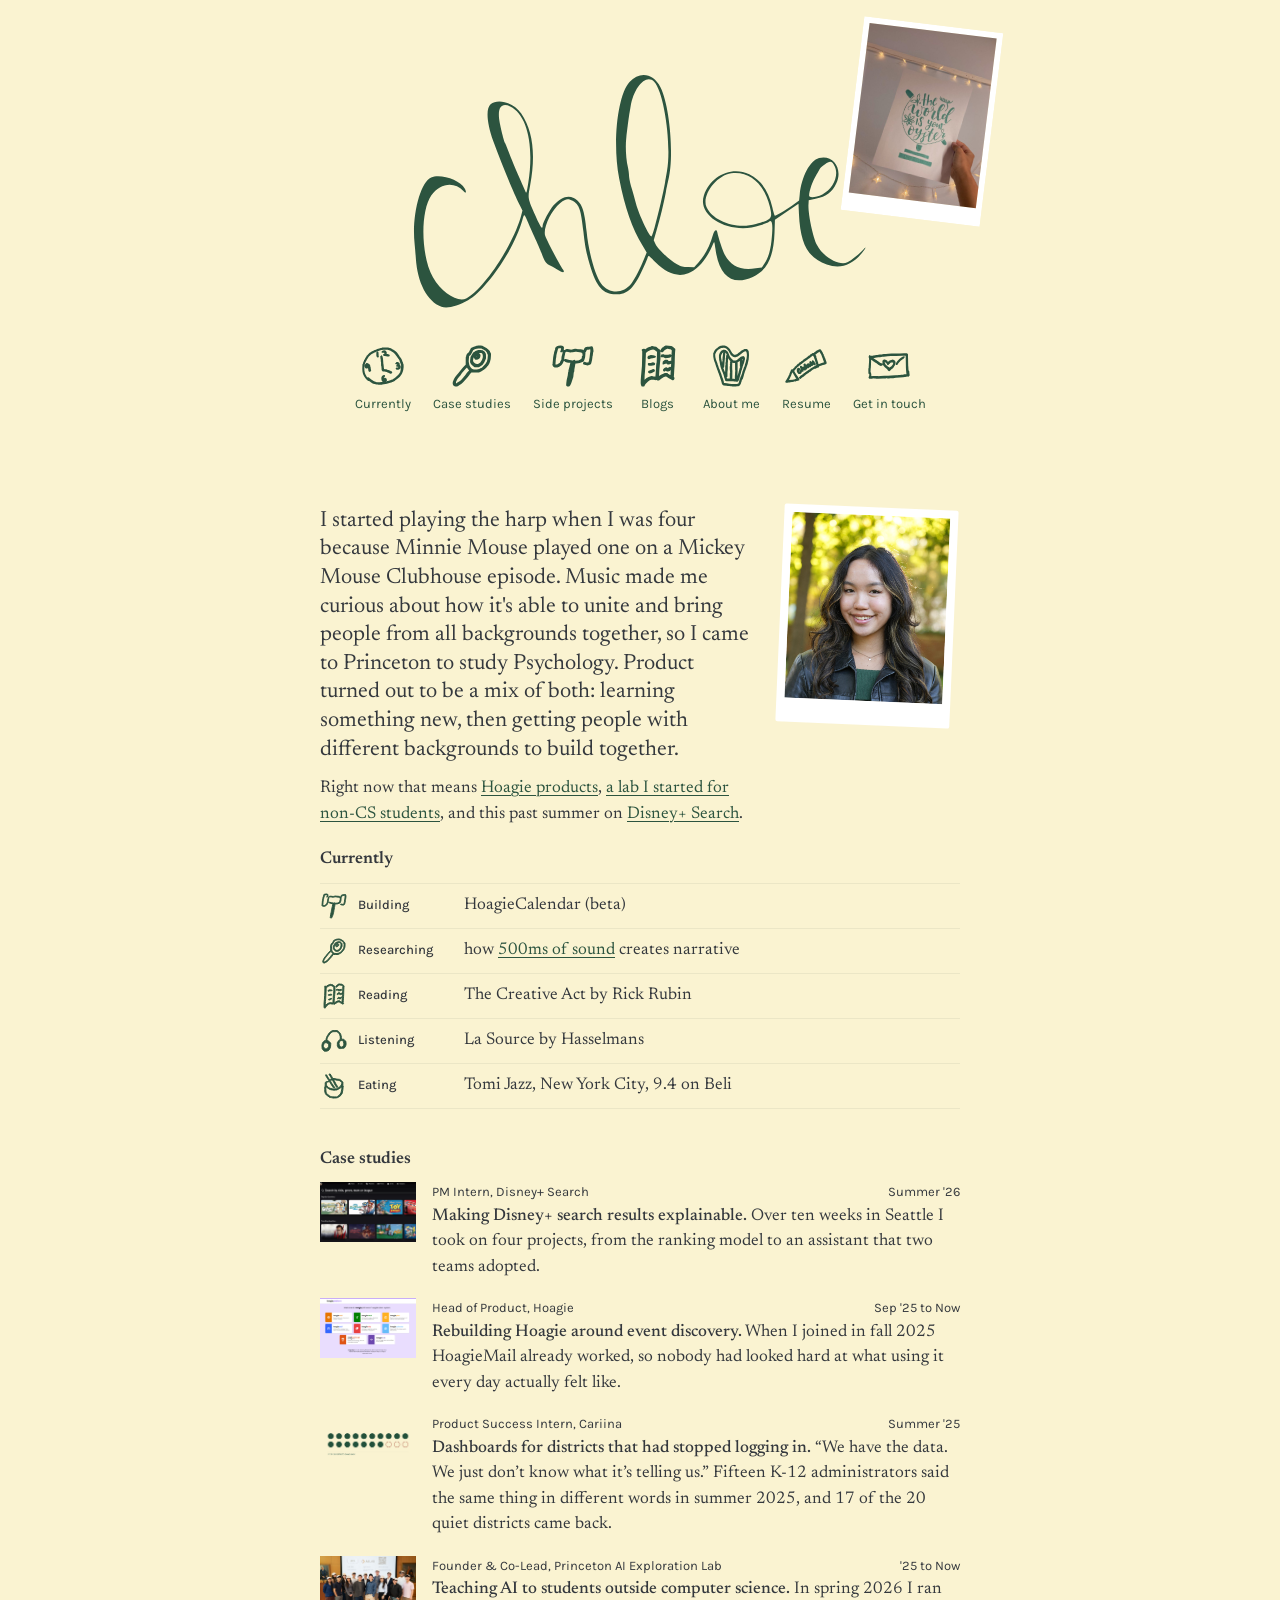
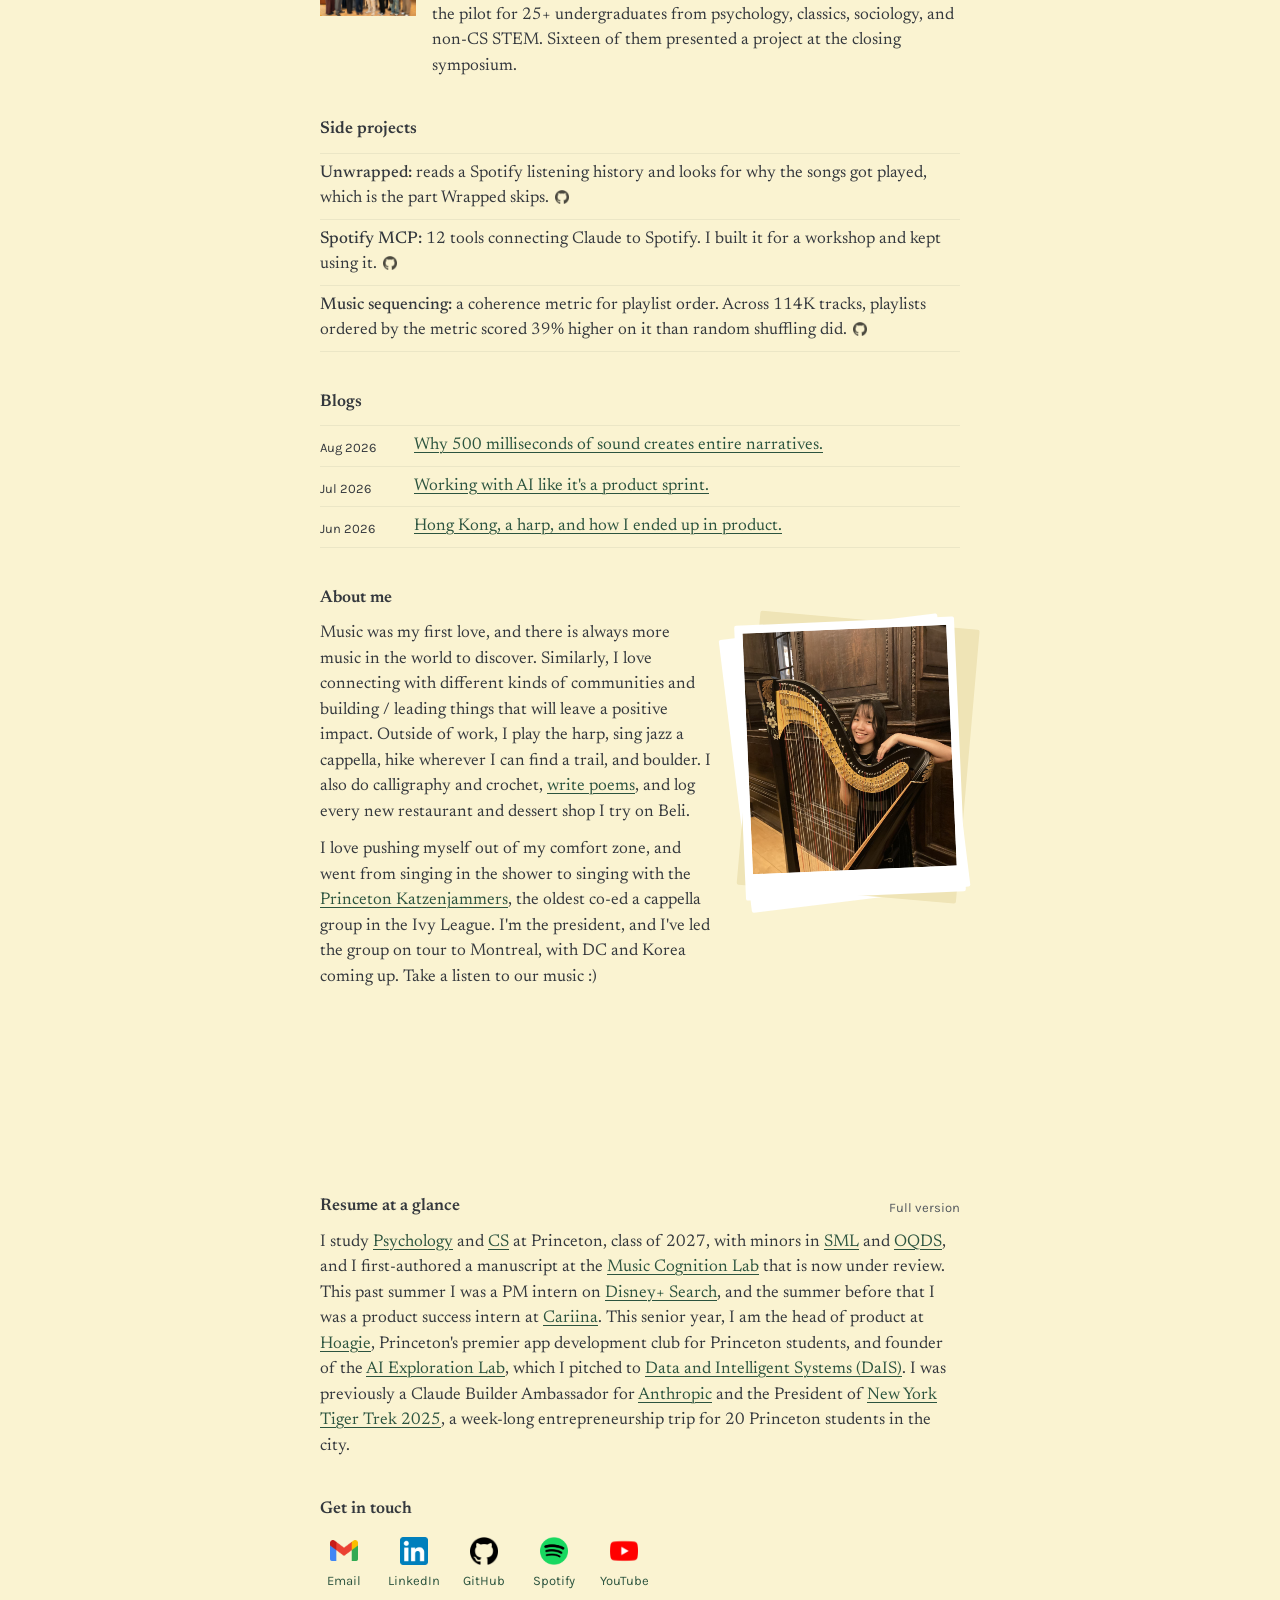
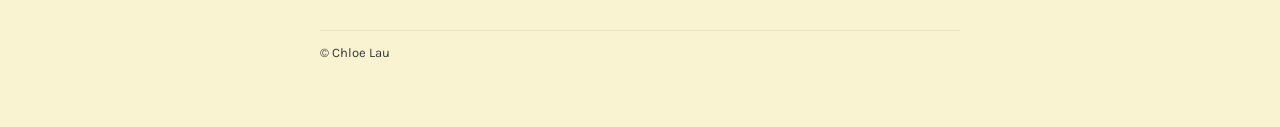
==== commit d008eb3b: "home: the contents list comes out, the icon row is the nav (her pick of three spikes: icons only); g" ====
--- a/index.html
+++ b/index.html
@@ -153,16 +153,10 @@
   .hero .brand{display:block;color:var(--forest)}
   .hero .brand svg{width:min(470px,78vw);height:auto;display:block;margin:0 auto}
   .sticker{position:absolute;top:-12px;right:calc(50% - 352px);width:128px;height:auto;transform:rotate(7deg);border:6px solid #fff;border-bottom-width:18px;background:#fff}
-  .iconnav{display:flex;justify-content:center;gap:22px;flex-wrap:wrap;margin:26px 0 30px}
+  .iconnav{display:flex;justify-content:center;gap:22px;flex-wrap:wrap;margin:26px 0 44px}
   .iconnav a{display:flex;flex-direction:column;align-items:center;gap:7px;text-decoration:none;color:var(--forest);font-family:var(--font-meta);font-size:13px;line-height:1.3}
   .iconnav a:hover{color:var(--slate)}
   .iconnav svg{width:46px;height:46px;overflow:visible}
-  .toc{list-style:none;margin:0 auto 10px;padding:0;max-width:360px;text-align:left}
-  .toc li a{display:flex;align-items:baseline;color:var(--ink);text-decoration:none;padding:4px 0}
-  .toc li a>span:first-child{order:0}
-  .toc li a::after{content:"";order:1;flex:1;border-bottom:1px dotted var(--muted);margin:0 8px;transform:translateY(-4px)}
-  .toc .n{order:2;font-family:var(--font-meta);font-size:13px;color:var(--muted)}
-  .toc li a:hover>span:first-child{color:var(--forest)}
   .intro{margin-top:44px}
 
   /* Paper prints: the headshot and the About slideshow, white frames, a small tilt, outer boxes unchanged */
@@ -178,17 +172,16 @@
     .hero .brand svg{width:70vw}
     .sticker{width:68px;right:4px;top:0;border-width:5px 5px 14px}
     /* seven columns, so the row can never wrap; labels sit in a 50px box so two-word labels break at the space and the longest single word just fits */
-    .iconnav{display:grid;grid-template-columns:repeat(7,minmax(0,1fr));gap:8px 6px;justify-items:center;margin:18px 0 18px}
+    .iconnav{display:grid;grid-template-columns:repeat(7,minmax(0,1fr));gap:8px 6px;justify-items:center;margin:18px 0 28px}
     .iconnav svg{width:38px;height:38px}
     .iconnav a{font-size:12px;min-width:0;width:100%}
     .iconnav a span{text-align:center;width:50px}
-    .toc{max-width:300px;font-size:16px}
-    .toc li a{padding:2px 0}
     .intro{margin-top:32px}
     .headshot.print{width:140px}
     .stack{width:min(240px,100%);margin-left:12px}
   }
   @media (max-width:340px){
+    .iconnav{margin-left:-6px;margin-right:-6px}
     .iconnav a span{width:46px;letter-spacing:-0.3px}
   }
 </style>
@@ -208,15 +201,6 @@
       <a href="#resume"><svg aria-hidden="true" focusable="false" viewBox="-8 -8 116 116"><path fill="currentColor" stroke="currentColor" stroke-width="4" stroke-linejoin="round" d="M0.4 90.3L-0.0 90.1L0.0 89.4L0.0 88.7L1.0 87.6C1.5 86.9 2.1 86.0 2.4 85.4C2.7 84.9 3.1 84.2 3.3 84.0C3.6 83.7 4.0 83.0 4.3 82.3C4.6 81.7 4.9 81.1 5.0 81.0C5.1 81.0 5.4 80.4 5.8 79.6C6.1 78.9 6.6 78.1 6.7 77.8C6.9 77.6 7.3 76.6 7.7 75.8C8.2 74.9 8.6 74.1 8.7 74.1C8.8 74.1 8.8 73.9 8.8 73.7C8.8 73.5 9.0 72.9 9.3 72.3C9.5 71.7 9.9 70.8 10.1 70.2C10.3 69.6 10.7 68.6 10.9 68.0C11.3 66.8 12.9 63.5 13.2 63.4C13.2 63.3 13.3 63.1 13.3 62.7C13.3 62.2 13.9 60.9 14.3 60.5L14.6 60.2L15.0 60.4C15.2 60.5 15.4 60.5 15.5 60.4C15.6 60.4 15.7 60.6 15.8 60.9L15.8 61.4L15.2 62.6C14.0 65.0 12.5 68.4 12.5 68.5C12.5 68.6 12.3 69.4 11.9 70.2C11.5 71.1 11.0 72.5 10.7 73.3C10.1 74.9 9.8 75.5 9.6 75.6C9.5 75.7 9.4 75.9 9.3 76.0C9.3 76.1 9.1 76.7 8.8 77.2C8.5 77.8 8.3 78.4 8.3 78.6C8.3 78.8 8.2 79.0 8.0 79.1C7.9 79.3 7.7 79.6 7.7 79.8C7.6 80.1 7.2 80.9 6.7 81.7C6.3 82.4 5.9 83.2 5.8 83.4C5.8 83.6 5.6 83.7 5.4 83.7L5.1 83.7L5.2 84.0L5.3 84.3L4.8 85.1C4.5 85.6 4.0 86.2 3.7 86.6C3.5 87.0 3.3 87.4 3.3 87.5C3.3 87.6 3.2 87.7 3.1 87.7C3.0 87.7 2.9 87.8 3.0 87.9C3.1 88.0 3.3 88.1 3.6 88.0C3.8 87.9 5.6 87.7 7.6 87.5C13.8 86.9 20.9 85.7 22.9 85.0C23.6 84.8 24.7 84.5 25.2 84.4C25.8 84.4 26.7 84.2 27.3 84.0C27.8 83.8 28.5 83.6 28.6 83.6C29.1 83.6 29.0 83.2 28.5 82.6C28.3 82.3 27.9 81.7 27.6 81.4C27.0 80.4 26.0 79.0 25.0 77.8C24.5 77.2 23.8 76.0 23.4 75.2C22.6 73.7 21.7 72.2 20.7 70.6C20.2 69.7 20.1 69.5 20.4 69.5C20.5 69.5 20.4 69.3 20.2 69.0C19.4 68.2 18.5 66.6 17.1 63.9C16.4 62.4 15.8 60.5 16.1 60.3C16.1 60.2 16.6 60.2 17.1 60.3L18.1 60.4L18.2 60.2L18.4 60.0L18.0 60.0L17.6 60.0L17.6 59.7C17.7 59.6 17.9 59.5 18.2 59.4L18.6 59.3L18.4 59.2L18.2 59.0L20.2 57.0L22.3 55.0L22.2 54.7L22.1 54.4L22.9 53.7C24.1 52.7 27.3 49.6 27.3 49.4C27.3 49.3 27.6 49.1 27.9 48.9C28.3 48.7 28.6 48.5 28.6 48.4C28.6 48.3 28.8 48.0 29.0 47.8C29.2 47.6 29.7 47.1 30.0 46.7L30.5 46.1L32.0 45.4L33.5 44.6L33.5 44.2C33.6 43.8 34.6 42.9 35.5 42.5C36.2 42.2 36.2 42.2 37.1 42.0L37.7 41.9L37.5 41.7C37.2 41.6 37.4 41.2 37.8 41.2C37.9 41.2 38.1 41.0 38.2 40.8C38.2 40.6 38.4 40.4 38.6 40.4C38.7 40.4 38.9 40.3 39.0 40.1C39.1 39.7 39.8 39.1 40.1 39.1C40.3 39.1 40.7 38.9 41.0 38.6C41.3 38.3 41.6 38.0 41.7 38.0C41.9 38.0 42.2 37.8 42.4 37.5C42.6 37.3 42.9 37.1 43.1 37.1C43.2 37.1 43.3 37.0 43.2 36.9C43.2 36.8 43.4 36.5 43.8 36.2C44.1 35.9 44.8 35.4 45.2 35.1C45.6 34.8 46.1 34.4 46.3 34.4C46.5 34.3 46.6 34.2 46.6 34.1C46.6 33.9 48.0 33.1 48.7 32.8C49.1 32.7 49.9 32.1 50.6 31.5C51.2 31.0 52.0 30.4 52.4 30.2C52.8 30.1 53.4 29.6 53.7 29.2C54.1 28.8 54.8 28.1 55.4 27.8C55.9 27.4 56.6 27.0 56.8 26.8C57.5 26.4 58.6 25.5 59.0 25.1C59.2 24.9 59.7 24.6 60.0 24.5C60.4 24.3 61.1 23.8 61.6 23.3C62.1 22.8 63.0 22.1 63.6 21.9C64.2 21.6 64.7 21.3 64.7 21.2C64.7 20.9 65.6 20.2 66.7 19.6L67.8 19.1L68.5 19.1L69.2 19.1L70.0 20.0C71.2 21.3 74.4 28.1 74.4 29.4C74.4 29.7 74.5 30.0 74.6 30.1C74.7 30.2 74.7 30.3 74.7 30.5C74.6 30.6 74.7 30.7 74.8 30.6C75.0 30.5 75.6 31.9 75.9 33.0C76.1 34.2 76.6 36.2 76.8 36.6C77.3 37.7 77.7 38.9 77.9 39.7C78.0 40.1 78.4 41.1 78.6 41.7C78.8 42.4 79.0 43.1 79.0 43.4C79.0 43.6 79.2 44.2 79.4 44.7C79.7 45.3 79.9 46.2 80.1 46.8C80.2 47.5 80.5 48.3 80.6 48.8C80.8 49.3 81.0 50.0 81.0 50.5L81.1 51.4L80.8 51.8L80.5 52.2L79.9 52.1L79.4 52.0L79.5 52.2L79.7 52.4L79.4 52.3C79.3 52.2 79.2 52.1 79.2 51.9C79.3 51.6 79.3 50.3 79.2 50.2C79.2 50.2 78.8 50.2 78.4 50.2L77.6 50.3L77.8 50.9L78.1 51.6L77.6 52.0C76.9 52.6 76.0 53.2 75.6 53.3L75.1 53.5L75.1 53.9L75.1 54.2L74.6 54.1L74.0 54.0L73.7 54.5L73.4 54.9L72.8 55.0C72.5 55.1 71.8 55.2 71.3 55.2L70.3 55.3L70.0 55.0C69.7 54.7 69.6 54.7 68.9 55.2L68.4 55.7L68.5 55.9L68.7 56.2L67.9 56.7C67.4 57.0 66.5 57.6 65.8 58.1C65.1 58.6 64.5 59.0 64.4 58.9C64.3 58.8 64.3 58.8 64.4 58.9C64.5 59.1 63.6 60.0 62.9 60.3C62.7 60.4 62.0 60.9 61.3 61.4C60.6 61.9 59.6 62.6 59.1 62.8C58.5 63.1 57.8 63.6 57.4 64.0C57.1 64.3 56.5 64.7 56.2 64.9C55.7 65.1 55.3 65.4 53.7 66.8C53.3 67.2 52.5 67.7 52.0 67.9L51.2 68.2L50.4 69.0C49.5 69.9 48.2 71.0 48.0 71.0C47.9 71.0 47.5 71.3 47.0 71.7C46.6 72.1 45.9 72.6 45.5 72.8C45.1 73.0 44.6 73.4 44.4 73.6C44.0 74.0 40.6 76.4 40.4 76.4C40.2 76.4 38.7 77.6 37.2 79.0L35.7 80.5L35.3 80.4L34.8 80.4L34.5 79.7L34.2 79.1L35.1 78.3C36.8 76.7 38.3 75.5 38.9 75.1C39.9 74.5 41.3 73.5 42.0 72.9C42.4 72.6 43.3 72.0 44.0 71.5C44.7 71.1 45.4 70.6 45.6 70.5C45.8 70.3 46.3 69.9 46.8 69.5C47.3 69.2 48.0 68.5 48.5 68.1C49.0 67.6 49.9 67.0 50.6 66.6C52.6 65.4 53.1 65.1 53.9 64.4C54.4 64.1 55.0 63.6 55.4 63.4C55.7 63.3 56.7 62.6 57.5 61.9C58.4 61.3 59.5 60.5 60.1 60.2C60.6 59.9 61.6 59.2 62.2 58.7C63.6 57.6 65.8 56.1 66.9 55.5C67.3 55.3 67.8 54.9 68.2 54.6L68.7 54.0L69.3 54.1L69.9 54.2L69.9 53.9C69.9 53.8 69.8 53.7 69.7 53.7C69.6 53.8 69.6 53.8 69.6 53.7C69.6 53.5 69.8 53.5 70.2 53.5C70.9 53.4 72.8 52.4 74.6 50.9C75.2 50.5 76.2 49.8 77.0 49.3L78.3 48.4L78.3 47.4L78.3 46.4L77.8 45.4C77.6 44.9 77.2 43.6 76.9 42.7C76.6 41.7 76.3 40.7 76.3 40.5C76.2 40.3 75.9 39.5 75.7 38.7C75.5 37.8 75.2 36.9 75.1 36.6C75.0 36.3 74.9 35.8 74.8 35.5C74.6 35.0 74.1 33.5 73.0 30.6C72.7 30.0 72.5 29.3 72.5 29.1C72.5 28.8 71.4 26.1 70.7 24.9C70.6 24.6 70.1 23.8 69.8 23.1C69.2 21.9 68.6 21.1 68.3 21.1C68.0 21.1 66.7 21.9 66.4 22.2C66.3 22.4 65.7 22.8 65.1 23.1C63.8 23.8 62.8 24.6 62.5 25.0C62.4 25.2 61.8 25.6 61.3 25.9C60.7 26.2 60.2 26.5 60.2 26.6C60.2 26.7 59.8 27.1 59.2 27.5C58.6 27.9 57.8 28.5 57.3 28.9C56.9 29.3 56.2 29.8 55.9 29.9C55.6 30.1 55.2 30.3 55.2 30.5C55.1 30.6 54.9 30.7 54.8 30.7C54.6 30.7 54.4 30.9 54.2 31.1C54.0 31.3 53.5 31.7 53.1 31.9C52.7 32.1 52.4 32.4 52.3 32.5C52.2 32.9 50.4 34.1 49.3 34.6C48.9 34.7 48.3 35.2 47.9 35.5C47.5 35.9 46.9 36.2 46.6 36.4C46.3 36.5 45.7 37.0 45.2 37.4C44.8 37.8 44.3 38.2 44.0 38.4C43.5 38.6 41.3 40.4 39.7 41.8C39.1 42.3 38.4 42.9 38.2 43.0C37.2 43.7 35.2 45.2 34.7 45.7C34.3 46.0 33.7 46.4 33.3 46.6C32.9 46.8 32.1 47.4 31.6 48.0C31.0 48.5 30.3 49.1 30.1 49.2C29.1 49.9 23.4 55.7 22.3 57.2C21.8 57.8 21.2 58.5 20.8 58.8C20.5 59.1 20.0 59.7 19.7 60.1C19.4 60.5 18.9 61.1 18.6 61.4C17.9 62.1 17.8 62.4 18.1 62.7C18.4 62.9 21.1 68.0 21.1 68.1C21.1 68.2 21.4 68.6 21.7 69.1C22.0 69.5 22.3 70.1 22.4 70.3C22.5 70.5 23.2 71.6 23.9 72.7C24.5 73.7 25.3 74.9 25.6 75.3C26.8 77.2 27.9 78.7 29.7 80.8C30.4 81.7 31.4 83.5 31.4 84.1L31.4 84.5L30.2 84.8C29.6 85.0 28.7 85.2 28.2 85.4C27.3 85.7 26.1 85.9 24.5 86.2L23.4 86.4L23.5 86.7L23.6 87.0L23.3 86.9C23.0 86.8 20.2 87.2 19.3 87.5C19.0 87.7 18.5 87.7 18.3 87.7C18.1 87.6 17.6 87.7 17.1 87.8C16.6 88.0 16.0 88.1 15.7 88.0C15.4 88.0 15.1 88.0 15.1 88.1C15.0 88.2 15.1 88.3 15.2 88.3C15.3 88.3 15.3 88.4 15.3 88.4C15.2 88.5 14.9 88.6 14.5 88.6C13.3 88.6 10.8 88.8 10.0 89.1C9.5 89.2 8.5 89.3 7.6 89.4C5.5 89.6 3.4 90.0 3.2 90.1C3.1 90.2 2.5 90.3 1.9 90.4L0.7 90.5L0.4 90.3ZM31.9 67.7C31.7 67.5 31.4 67.1 31.1 67.0C30.6 66.8 30.1 66.0 29.3 64.2L29.0 63.4L28.9 61.7L28.7 60.1L29.0 59.0L29.2 58.0L29.8 57.4L30.3 56.8L31.0 56.7L31.7 56.6L32.6 57.0L33.4 57.3L33.3 57.6L33.2 57.9L33.7 58.2L34.1 58.5L34.0 59.1L33.9 59.7L33.4 59.7C33.1 59.6 32.6 59.4 32.4 59.1C31.9 58.6 31.2 58.5 30.7 59.0C29.6 60.3 31.0 65.2 32.7 66.1L33.0 66.3L33.7 66.1C34.0 66.0 34.7 65.6 35.2 65.2C35.7 64.8 36.1 64.4 36.2 64.4C36.3 64.4 36.4 64.2 36.3 64.0L36.2 63.5L36.4 63.5C36.5 63.5 36.5 63.4 36.5 63.3C36.5 63.1 36.6 62.8 36.8 62.6L37.1 62.2L37.4 62.3L37.7 62.4L37.7 63.1C37.7 64.2 37.3 66.1 37.0 66.2C36.9 66.3 36.8 66.5 36.8 66.6C36.8 66.7 36.7 66.9 36.6 66.9C36.5 66.9 36.2 67.1 36.0 67.3C35.4 67.9 34.5 68.2 33.1 68.2L32.2 68.2L31.9 67.7ZM40.1 62.0L39.7 61.6L39.8 61.1L39.8 60.6L39.4 60.2C39.2 59.9 39.0 59.6 39.0 59.4C39.0 59.2 38.9 59.0 38.8 58.9C38.7 58.9 38.6 58.6 38.6 58.4C38.6 58.2 38.5 57.6 38.3 57.2L38.1 56.4L38.3 56.2L38.5 56.1L38.2 55.7C38.1 55.6 37.9 55.3 37.8 55.1C37.8 54.9 37.6 54.8 37.5 54.8C37.4 54.8 37.3 54.6 37.3 54.5C37.3 54.3 37.2 53.9 37.0 53.6L36.6 52.9L36.7 52.2C36.8 51.8 36.9 51.4 36.9 51.4C37.4 51.4 38.6 52.6 39.2 53.5L39.8 54.5L39.9 55.4L40.0 56.3L40.3 56.4L40.7 56.6L41.1 55.9C41.3 55.5 41.4 55.0 41.4 54.9C41.4 54.7 41.7 54.3 42.0 54.0L42.6 53.4L43.7 53.5L44.8 53.6L45.5 54.2C46.7 55.4 47.1 56.1 47.6 58.5L47.7 59.2L47.4 59.3C46.4 59.4 45.7 58.8 45.7 58.0C45.7 57.8 45.6 57.5 45.4 57.4C45.3 57.2 45.2 57.0 45.2 56.9C45.2 56.8 44.9 56.5 44.6 56.2L44.1 55.6L43.6 55.8L43.1 55.9L42.7 56.6L42.4 57.3L42.2 59.4C42.1 60.5 42.0 61.6 41.9 61.8L41.9 62.3L41.2 62.3L40.5 62.4L40.1 62.0ZM49.5 56.5C49.1 56.4 48.8 56.2 48.8 56.0C48.8 55.9 48.6 55.0 48.3 54.1L47.9 52.4L47.0 50.6L46.1 48.7L45.9 47.5L45.7 46.3L45.9 45.9C46.2 45.4 46.5 45.3 47.2 45.8L47.7 46.2L47.8 46.8C47.9 47.3 48.7 49.3 49.2 50.4C49.8 51.8 50.3 53.2 50.3 53.8C50.3 54.2 50.4 54.8 50.6 55.1C50.8 55.5 50.9 56.0 51.0 56.2L51.0 56.7L50.6 56.8C50.3 56.8 49.8 56.7 49.5 56.5ZM22.7 54.6C22.8 54.5 22.7 54.4 22.6 54.4C22.5 54.4 22.4 54.5 22.4 54.6C22.4 54.7 22.5 54.8 22.5 54.8C22.6 54.8 22.7 54.7 22.7 54.6ZM53.6 53.7L53.1 53.6L52.5 52.7L51.9 51.9L51.8 51.1L51.6 50.3L52.0 49.5C52.2 49.1 52.4 48.4 52.4 48.1C52.4 47.4 53.0 46.3 53.7 45.9C53.9 45.7 54.4 45.6 54.8 45.6L55.5 45.6L55.8 45.4C55.9 45.2 56.2 45.1 56.3 45.1C56.9 45.1 57.9 46.1 58.4 47.0C58.9 48.0 60.6 49.9 61.0 49.9C61.1 49.9 61.2 50.0 61.2 50.2L61.2 50.5L60.7 50.5C60.4 50.4 60.0 50.5 59.7 50.6L59.3 50.7L59.5 51.0L59.7 51.2L59.5 51.2C59.1 51.2 58.0 50.5 58.0 50.3C58.0 50.1 57.4 50.1 57.1 50.3L56.8 50.5L57.1 50.7L57.4 50.8L57.0 51.4C56.9 51.6 56.6 52.1 56.5 52.4C56.4 52.7 56.1 52.9 56.0 53.0C55.8 53.1 55.6 53.3 55.5 53.5L55.4 53.8L54.7 53.8C54.3 53.8 53.8 53.7 53.6 53.7ZM55.2 50.9L55.6 50.2L55.6 49.4C55.6 48.9 55.7 48.3 55.9 48.1L56.1 47.7L55.9 47.6C55.8 47.6 55.5 47.6 55.2 47.7L54.8 47.9L54.4 47.7L54.0 47.4L54.2 47.7L54.5 48.0L54.2 48.5C54.0 48.7 53.8 49.3 53.8 49.7L53.6 50.6L53.9 51.2L54.1 51.8L54.4 51.7C54.6 51.7 54.9 51.3 55.2 50.9ZM81.1 49.0L80.9 48.8L81.1 48.7C81.2 48.6 81.3 48.4 81.3 48.2L81.3 47.9L81.9 47.6C82.2 47.5 83.7 46.8 85.3 46.1C88.6 44.6 90.1 44.1 91.6 43.7C92.2 43.6 93.6 43.2 94.6 42.9C95.6 42.6 96.8 42.2 97.3 42.1L98.1 41.9L98.0 41.6C97.9 41.4 97.7 40.8 97.5 40.3C97.3 39.8 97.0 39.0 96.9 38.6C96.7 38.1 96.3 37.0 96.0 36.1C95.7 35.3 94.9 33.3 94.4 31.7C93.8 30.1 93.2 28.4 93.0 27.9C92.8 27.3 92.3 25.9 91.8 24.6C91.0 22.1 89.9 19.9 88.4 17.6C88.0 16.9 87.5 16.1 87.4 15.9C87.3 15.6 87.0 15.1 86.7 14.6C86.4 14.2 86.1 13.7 86.1 13.6C86.1 13.5 85.8 13.0 85.4 12.5L84.6 11.6L84.2 11.6C84.0 11.6 83.6 11.8 83.2 12.1C82.8 12.4 82.2 12.8 81.8 13.0C80.3 13.9 79.4 14.3 78.7 14.8C78.3 15.1 77.7 15.5 77.3 15.8C76.9 16.0 76.1 16.7 75.5 17.3C74.9 17.8 74.3 18.3 74.2 18.3C74.1 18.3 73.6 18.7 73.0 19.3L72.0 20.4L71.6 20.2C71.3 20.2 71.0 19.9 70.8 19.6L70.6 19.2L70.9 18.9C71.1 18.8 71.2 18.6 71.2 18.5C71.2 18.3 73.7 16.0 74.2 15.8C74.3 15.7 74.8 15.3 75.2 15.0C75.9 14.3 76.5 13.9 77.0 13.7C77.2 13.6 77.4 13.5 77.4 13.4C77.4 13.3 77.5 13.2 77.6 13.2C77.8 13.2 78.3 13.0 78.8 12.6C80.5 11.4 83.6 9.7 84.3 9.6L85.0 9.5L85.4 9.8L85.8 10.1L85.6 10.1C85.4 10.1 85.4 10.1 85.5 10.2C85.5 10.3 85.7 10.3 85.7 10.3C85.8 10.3 86.2 10.6 86.6 11.0L87.4 11.7L88.0 12.9C88.3 13.5 89.0 14.8 89.6 15.7C90.5 17.2 91.3 18.7 91.3 19.0C91.3 19.1 91.6 19.6 92.0 20.2C92.4 20.7 92.7 21.3 92.8 21.6C92.8 21.9 93.0 22.3 93.1 22.7C93.3 23.0 93.4 23.4 93.4 23.5C93.4 23.7 93.5 23.9 93.5 24.0C93.7 24.2 94.4 26.0 94.8 27.2C94.9 27.7 95.2 28.4 95.4 28.9C95.7 29.3 96.2 30.7 96.7 31.9C97.1 33.2 97.6 34.7 97.9 35.3C98.1 35.9 98.5 36.9 98.7 37.5C98.9 38.1 99.3 39.4 99.7 40.3C100.4 42.2 100.4 42.4 100.0 43.1C99.7 43.7 99.3 43.9 98.6 43.9C98.4 44.0 97.8 44.1 97.4 44.3L96.6 44.7L95.2 44.8C93.8 44.9 93.5 45.0 93.3 45.5C93.3 45.6 92.8 45.7 92.2 45.7C91.6 45.8 90.7 46.0 90.2 46.2C89.8 46.4 89.3 46.6 89.2 46.6C89.1 46.6 88.5 46.8 88.0 47.1C87.4 47.4 86.7 47.7 86.4 47.7C86.1 47.7 85.7 47.8 85.4 48.0C85.1 48.2 82.0 49.2 81.6 49.2C81.5 49.2 81.3 49.1 81.1 49.0ZM63.8 47.9C62.8 47.7 62.6 47.5 62.3 46.4C62.2 45.9 61.9 45.3 61.7 45.0C61.5 44.8 61.3 44.3 61.1 44.0C60.9 43.5 60.9 43.1 60.5 41.1L60.4 40.3L60.6 39.9L60.9 39.4L61.2 39.9C61.5 40.2 61.8 40.4 61.9 40.5C62.0 40.5 62.3 40.9 62.4 41.3L62.6 42.1L62.4 42.3L62.2 42.5L62.4 42.6C62.6 42.6 62.7 42.8 62.7 43.0C62.7 43.2 62.8 43.4 63.0 43.6C63.3 43.7 63.4 43.9 63.3 44.0C63.3 44.1 63.4 44.4 63.5 44.5C63.7 44.7 63.8 45.0 63.8 45.3L63.9 45.8L64.3 45.8C64.8 45.8 65.2 45.3 65.5 44.1C65.6 43.4 65.8 42.8 65.8 42.7C65.9 42.6 66.0 42.4 66.0 42.2C66.0 42.0 66.1 41.2 66.2 40.4C66.4 39.7 66.6 38.7 66.7 38.3L66.8 37.6L67.2 37.6C67.5 37.6 68.0 37.9 68.3 38.2C69.0 38.8 70.2 41.0 70.0 41.3C69.9 41.5 70.1 41.8 70.4 42.1C71.2 42.9 72.2 44.1 72.2 44.3C72.2 44.4 72.3 44.6 72.4 44.7C72.9 45.0 72.8 45.6 72.3 45.9L71.8 46.2L71.4 46.1C70.8 45.9 68.9 43.9 68.5 43.0C68.3 42.6 68.0 42.3 67.9 42.2L67.5 42.1L67.5 42.4C67.5 42.5 67.4 42.7 67.3 42.7L67.1 42.8L67.0 44.2C67.0 45.3 66.9 46.1 66.8 46.8C66.8 46.9 66.4 46.9 66.0 46.9L65.2 46.9L65.4 47.3C65.4 47.4 65.5 47.7 65.5 47.8C65.6 48.0 64.9 48.1 63.8 47.9ZM38.4 41.8C38.3 41.7 38.2 41.7 38.0 41.8L37.8 41.9L38.2 41.9C38.4 41.9 38.5 41.9 38.4 41.8Z"/></svg><span>Resume</span></a>
       <a href="#contact"><svg aria-hidden="true" focusable="false" viewBox="-8 -8 116 116"><path fill="currentColor" stroke="currentColor" stroke-width="4" stroke-linejoin="round" d="M0.8 79.5L0.3 79.0L0.6 78.8C0.8 78.7 1.0 78.2 1.1 77.7C1.2 77.2 1.5 76.5 1.7 76.0C1.9 75.5 2.1 74.7 2.1 74.2L2.0 73.1L2.5 73.0L2.9 72.8L2.6 72.4C2.2 71.9 2.3 71.6 3.0 71.8L3.4 72.0L3.4 73.9C3.4 75.0 3.3 75.9 3.2 76.0C3.0 76.1 2.7 76.5 2.5 77.0L2.1 77.8L2.6 77.9C2.8 77.9 3.3 77.9 3.7 77.8C4.0 77.6 7.1 77.4 10.5 77.3L16.7 77.0L19.7 77.2C21.4 77.4 22.9 77.4 22.9 77.4C23.0 77.3 25.7 77.2 28.8 77.1C31.9 77.1 36.3 76.9 38.5 76.8C40.8 76.8 45.0 76.6 47.9 76.6C53.2 76.5 58.1 76.2 65.6 75.4C67.8 75.2 71.4 74.9 73.5 74.8C75.6 74.6 78.4 74.3 79.6 74.2C80.9 74.0 82.6 73.9 83.6 73.9C84.5 73.9 86.2 73.7 87.3 73.4L89.4 72.8L92.7 72.9L96.1 72.9L96.1 73.7C96.2 74.9 96.5 74.8 89.4 75.6C87.8 75.7 85.9 76.0 85.1 76.2C80.3 77.0 75.2 77.4 67.3 77.6L64.9 77.6L64.8 78.0C64.7 78.2 64.5 78.3 64.2 78.3C64.0 78.2 63.2 78.2 62.6 78.4C62.0 78.6 61.1 78.7 60.5 78.6C59.3 78.6 58.9 78.6 56.6 78.8C55.6 78.9 54.0 79.0 52.9 79.1C51.8 79.1 50.0 79.3 48.8 79.4C47.7 79.5 46.2 79.4 45.6 79.3C44.9 79.1 44.4 79.1 44.4 79.2C44.4 79.3 43.0 79.4 41.4 79.5C39.7 79.5 36.8 79.6 34.9 79.6C29.2 79.9 16.6 79.8 16.1 79.6C15.8 79.4 14.5 79.4 13.3 79.4C12.1 79.5 10.6 79.6 10.0 79.6C9.5 79.6 9.0 79.7 9.0 79.8C9.0 79.9 7.3 79.9 5.1 80.0L1.2 80.0L0.8 79.5ZM34.1 78.9C34.1 78.8 33.8 78.7 33.5 78.7C33.2 78.7 33.0 78.8 33.1 78.9C33.2 79.1 33.5 79.2 33.7 79.2C33.9 79.2 34.1 79.1 34.1 78.9ZM98.1 73.1C98.0 72.1 97.9 71.0 97.9 70.6C97.9 70.2 97.8 69.8 97.6 69.6L97.3 69.3L97.0 69.7C96.8 69.9 96.5 70.0 96.3 70.0L96.0 70.0L95.8 68.6C95.8 67.7 95.6 66.0 95.4 64.6C94.9 60.5 94.4 49.7 94.4 42.0C94.3 33.4 94.0 24.5 93.8 23.3L93.7 22.4L92.8 22.2C92.3 22.1 88.4 22.2 84.1 22.4C75.8 22.7 66.8 22.8 62.6 22.7C61.3 22.7 57.7 22.8 54.7 22.9C51.7 23.1 48.0 23.3 46.5 23.3C43.7 23.4 39.0 24.0 36.0 24.5C35.2 24.7 33.9 24.8 33.1 24.9C32.3 24.9 31.0 25.0 30.0 25.1C28.4 25.4 27.0 25.6 22.9 26.0C21.8 26.1 19.8 26.4 18.6 26.7C17.4 26.9 15.9 27.2 15.4 27.3C14.9 27.3 13.6 27.5 12.5 27.7C10.7 28.0 9.2 28.2 5.0 28.7C4.0 28.8 3.1 29.0 2.9 29.1L2.6 29.4L2.8 31.2C3.2 34.6 3.0 40.0 2.2 53.4C2.1 54.8 1.9 56.0 1.9 56.1C1.8 56.2 1.7 58.3 1.6 60.7L1.4 65.1L1.8 66.7C2.1 67.5 2.5 68.8 2.8 69.5C3.6 71.0 3.6 71.4 2.9 71.4C2.3 71.4 2.2 71.2 2.3 70.3L2.3 69.8L1.3 69.3L0.2 68.7L0.0 66.8C-0.3 64.2 0.1 55.0 0.6 53.9C0.7 53.6 0.8 52.9 0.8 52.2C0.8 51.5 0.9 50.0 1.0 48.8C1.7 40.9 1.8 30.1 1.2 29.0C0.8 28.4 0.9 25.4 1.2 24.9L1.5 24.5L1.8 24.9C2.0 25.3 2.1 25.9 2.1 26.3C2.0 26.6 3.0 26.6 4.8 26.3C5.7 26.1 7.9 25.8 9.8 25.6C13.3 25.1 15.5 24.8 18.5 24.3C19.3 24.2 20.9 23.9 22.1 23.8C23.2 23.6 25.5 23.3 27.1 23.0C28.7 22.8 31.4 22.5 33.0 22.4C34.6 22.2 36.6 22.0 37.6 21.8C41.1 21.2 44.4 20.9 47.7 20.8C49.6 20.8 53.5 20.7 56.4 20.6C59.2 20.5 66.0 20.3 71.6 20.3C77.1 20.2 84.5 20.1 88.2 20.0L94.8 19.9L95.3 20.3L95.8 20.6L96.0 27.8C96.1 31.8 96.3 38.5 96.3 42.7C96.4 46.9 96.5 50.6 96.6 50.8C96.7 51.2 96.8 52.5 97.2 59.6C97.3 61.6 97.5 63.3 97.7 63.5C98.1 64.1 98.5 63.9 98.2 63.3C98.0 63.0 97.9 62.6 98.0 62.4C98.0 62.2 98.4 62.7 98.7 63.4L99.3 64.8L99.3 66.2C99.3 67.0 99.4 68.4 99.6 69.3C99.7 70.2 99.9 71.5 100.0 72.1L100.1 73.1L99.5 74.1C99.1 74.6 98.7 75.0 98.5 75.0L98.2 75.0L98.1 73.1ZM49.1 60.0C48.5 59.4 48.0 58.8 48.0 58.6C48.0 58.1 44.9 55.2 42.2 53.1C40.6 51.9 39.1 50.1 39.1 49.5C39.1 49.3 38.8 48.9 38.4 48.7L37.8 48.3L36.7 45.8L35.7 43.4L35.5 40.6L35.4 37.7L36.4 36.7L37.4 35.7L38.6 35.7L39.8 35.7L41.9 36.8L44.0 37.9L44.8 39.0C45.3 39.6 45.9 40.5 46.2 41.0C46.4 41.4 46.8 41.9 47.0 42.1C47.4 42.3 48.6 44.0 48.6 44.3C48.5 44.6 47.6 45.8 47.3 45.8C47.2 45.8 47.2 45.5 47.2 45.3C47.2 45.0 46.8 44.4 46.4 44.0C45.9 43.6 45.5 42.9 45.4 42.5C45.3 42.2 44.9 41.7 44.5 41.5C44.1 41.3 43.6 40.7 43.3 40.2L42.8 39.3L41.9 39.2C41.4 39.2 40.9 39.0 40.7 38.9C40.2 38.5 38.3 38.2 37.6 38.4L37.1 38.6L37.2 40.6L37.4 42.6L38.7 45.1L40.0 47.7L42.7 50.2C44.1 51.5 45.7 52.9 46.2 53.1C46.7 53.3 47.3 53.8 47.5 54.0C48.2 54.9 49.9 55.8 50.8 55.8C51.2 55.8 51.7 55.9 51.8 56.1C52.0 56.5 50.8 57.0 49.8 56.9L48.9 56.8L49.2 57.3C49.4 57.6 49.8 58.0 50.1 58.2L50.6 58.5L52.1 56.8C52.9 56.0 53.7 55.2 53.8 55.2C54.0 55.2 54.0 55.1 54.0 54.8L53.8 54.4L54.7 54.0C55.3 53.8 56.2 53.2 56.8 52.6C58.0 51.4 60.5 48.3 61.1 47.2C61.6 46.2 63.1 41.9 63.1 41.4C63.1 40.6 62.0 39.8 59.8 39.1L57.8 38.4L57.0 38.8C56.6 39.0 55.7 39.3 55.0 39.5C53.6 39.9 51.8 41.1 50.7 42.2C50.3 42.7 49.8 43.0 49.6 42.9C49.2 42.8 49.0 41.8 49.2 40.9C49.5 39.9 53.9 36.9 55.2 36.9C55.5 36.9 55.8 36.7 56.0 36.6C56.1 36.4 57.0 36.2 58.0 36.1L59.7 35.9L61.5 36.9C62.5 37.4 63.6 38.0 63.9 38.4C64.6 39.2 64.9 41.1 64.4 43.1L64.1 44.7L63.4 45.4L62.8 46.1L62.9 46.8L63.0 47.5L61.9 49.2C61.3 50.1 60.8 50.9 60.8 51.0C60.8 51.2 60.2 51.7 59.0 52.6L58.5 53.0L59.0 53.0L59.5 53.0L59.0 53.6C58.8 53.8 58.2 54.2 57.7 54.4L56.9 54.8L57.0 55.1L57.2 55.5L56.4 55.7C56.1 55.8 54.6 57.0 53.1 58.5C51.7 59.9 50.4 61.1 50.3 61.1C50.2 61.1 49.6 60.6 49.1 60.0ZM28.4 47.5C27.1 47.1 22.3 43.9 20.6 42.4C20.0 41.9 19.0 41.2 18.5 40.9C17.9 40.6 16.7 39.9 15.8 39.2C14.9 38.6 13.5 37.7 12.6 37.2C11.8 36.7 10.8 36.0 10.5 35.7C10.2 35.3 9.1 34.5 8.1 33.9C7.1 33.4 5.9 32.6 5.6 32.1L4.9 31.3L5.0 30.5L5.2 29.6L5.7 29.6C5.9 29.6 8.2 31.0 10.7 32.6C13.2 34.3 16.6 36.5 18.2 37.5C19.8 38.6 22.7 40.5 24.7 41.9L28.3 44.4L30.3 45.0L32.3 45.6L32.4 46.1L32.4 46.6L31.5 47.2C30.6 47.7 29.4 47.8 28.4 47.5ZM68.5 45.2C68.2 44.8 69.4 42.8 72.3 39.2C75.7 35.0 79.0 31.8 82.0 30.0C84.7 28.4 87.5 27.0 87.8 27.2C88.1 27.6 85.8 29.7 82.3 32.0C81.4 32.6 80.1 33.6 79.3 34.4C78.4 35.1 77.7 35.7 77.5 35.7C77.4 35.7 76.1 37.2 74.7 38.9C73.3 40.6 72.0 42.2 71.8 42.3C71.6 42.5 71.4 42.8 71.4 42.9C71.4 43.1 71.0 43.6 70.5 44.0C70.0 44.5 69.6 45.0 69.7 45.2L69.8 45.5L69.2 45.5C68.9 45.5 68.6 45.4 68.5 45.2Z"/></svg><span>Get in touch</span></a>
     </nav>
-    <ol class="toc">
-      <li><a href="#currently"><span>Currently</span><span class="n">1</span></a></li>
-      <li><a href="#projects"><span>Case studies</span><span class="n">2</span></a></li>
-      <li><a href="#quests"><span>Side projects</span><span class="n">3</span></a></li>
-      <li><a href="#writing"><span>Blogs</span><span class="n">4</span></a></li>
-      <li><a href="#about"><span>About me</span><span class="n">5</span></a></li>
-      <li><a href="#resume"><span>Resume</span><span class="n">6</span></a></li>
-      <li><a href="#contact"><span>Get in touch</span><span class="n">7</span></a></li>
-    </ol>
   </header>
 
   <!-- INTRO -->
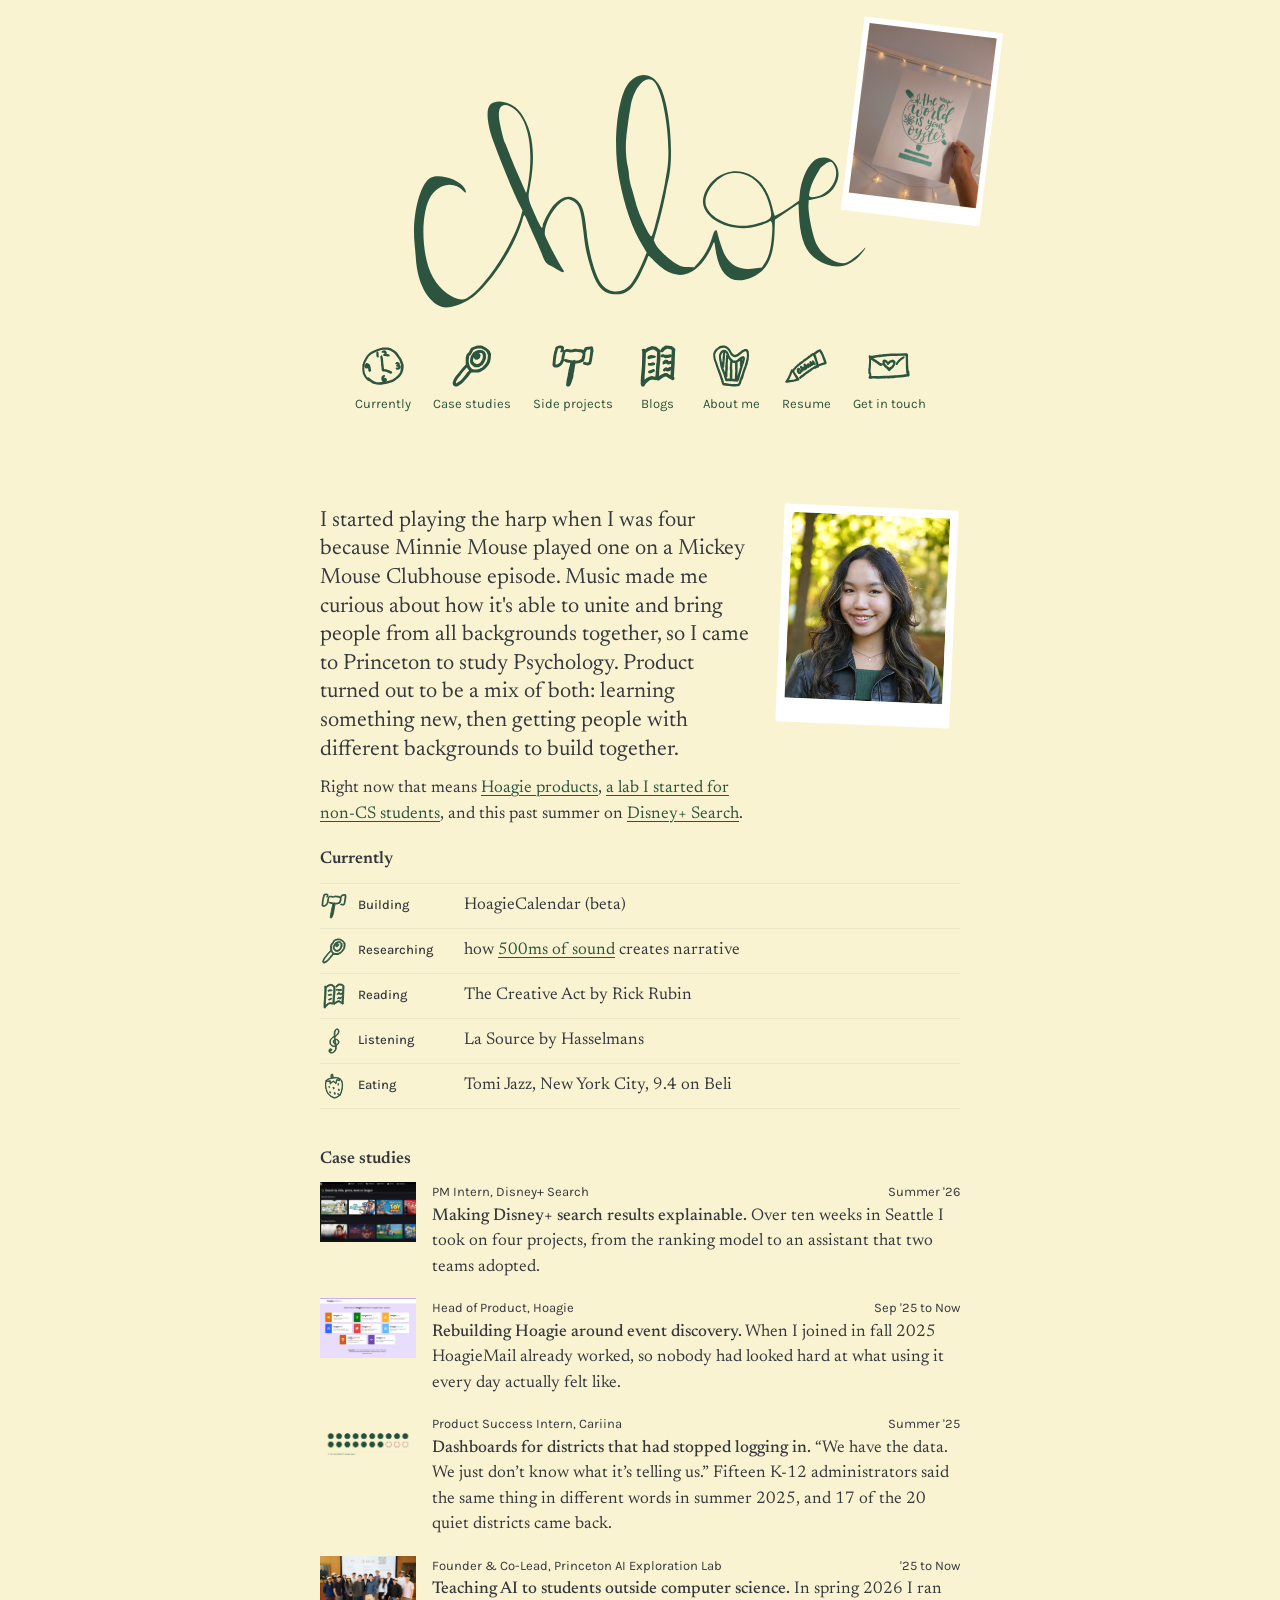
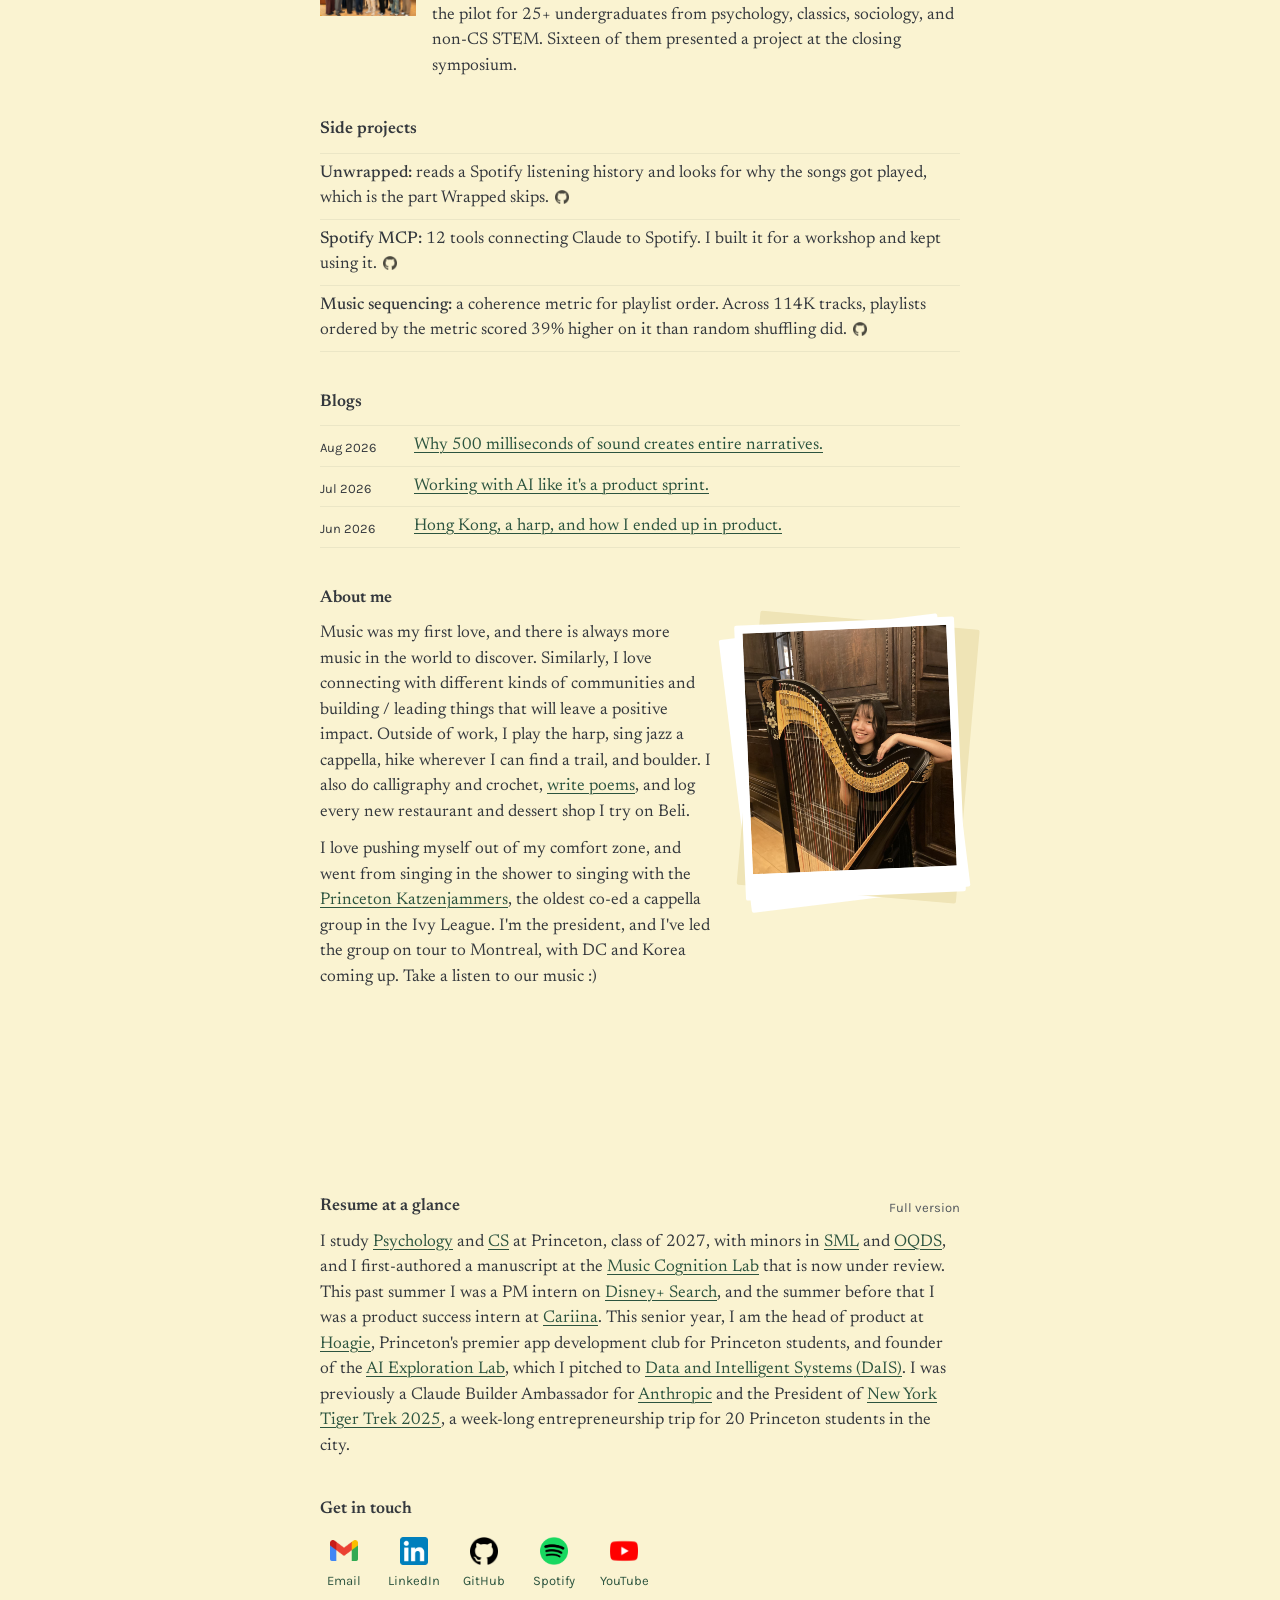
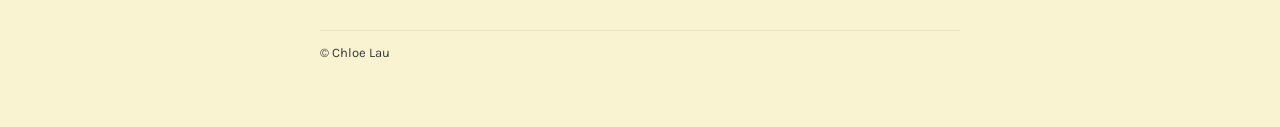
==== commit 30999629: "home: the Listening row wears her treble clef and the Eating row her strawberry (headphones and bowl" ====
--- a/index.html
+++ b/index.html
@@ -219,8 +219,8 @@
       <li><svg aria-hidden="true" focusable="false" viewBox="-8 -8 116 116"><path fill="currentColor" stroke="currentColor" stroke-width="4" stroke-linejoin="round" d="M35.5 99.2L34.7 98.3L35.2 92.5C35.7 86.6 36.4 82.8 37.8 78.0C38.3 76.5 38.8 73.5 39.0 71.4C39.2 69.2 39.7 65.7 40.2 63.7C40.6 61.7 41.2 59.1 41.4 58.1C41.7 57.1 42.4 54.3 43.1 51.9C44.4 47.2 45.2 43.2 45.2 41.4L45.2 40.3L42.0 40.1C40.2 40.0 37.2 39.5 35.2 39.0L31.6 38.0L30.5 37.0C29.3 35.8 29.2 35.0 30.2 34.5L31.0 34.1L33.4 34.8C37.9 36.2 43.0 37.3 48.6 38.0L50.5 38.3L51.8 37.3L53.1 36.4L53.7 36.6C54.1 36.8 54.4 37.3 54.4 37.8L54.4 38.6L56.3 38.6C57.4 38.6 59.7 38.4 61.3 38.2L64.4 37.8L67.8 36.3C69.6 35.4 71.5 34.4 71.9 33.9C73.1 32.7 74.3 29.8 74.3 28.0L74.3 26.3L75.1 25.8L75.9 25.3L75.9 21.2L75.9 17.0L74.8 16.6C74.2 16.3 73.5 15.8 73.2 15.4C72.9 15.0 72.1 14.4 71.5 14.2C70.2 13.7 63.3 12.7 58.5 12.2L55.4 12.0L52.3 12.7C50.6 13.0 48.0 13.4 46.5 13.6L43.8 13.8L41.0 13.1C38.1 12.4 32.2 12.2 31.0 12.7C30.6 12.8 30.3 13.2 30.3 13.5C30.3 13.8 29.8 14.5 29.3 15.0L28.3 16.0L28.1 19.0C27.9 20.5 27.6 22.5 27.2 23.3C26.9 24.1 26.4 26.7 26.1 29.3L25.7 33.8L26.3 34.3C27.3 34.9 27.1 35.6 25.9 36.2L24.9 36.6L23.6 39.4C22.9 40.9 22.0 42.7 21.7 43.5C20.7 45.6 17.9 48.0 14.4 49.8L11.1 51.5L7.4 51.5L3.7 51.5L2.4 50.6C1.8 50.1 1.0 49.0 0.6 48.3L-0.0 46.8L0.5 43.4C0.7 41.5 1.1 38.1 1.3 35.7C1.7 29.7 2.4 24.8 3.2 21.6C3.6 20.1 4.0 18.1 4.1 17.2C4.7 14.4 5.8 10.7 6.3 10.1C6.5 9.8 6.8 8.4 6.8 7.0C7.0 2.7 7.5 2.2 13.5 0.8C19.2 -0.5 22.4 -0.1 24.6 2.3L25.2 3.1L25.0 6.6L24.8 10.1L23.5 11.5C22.8 12.2 21.7 12.9 21.0 13.1L19.9 13.4L19.9 12.9C19.9 12.7 20.2 11.9 20.7 11.1C21.1 10.4 21.6 8.8 21.7 7.7L22.0 5.6L21.2 4.3C20.7 3.5 20.1 2.9 19.8 2.9C18.3 2.9 11.4 4.2 11.0 4.6C10.8 4.8 10.3 6.4 9.9 8.2C9.5 10.0 8.8 12.7 8.3 14.3C7.8 15.9 7.1 18.4 6.8 19.9C6.6 21.4 6.3 22.6 6.2 22.6C6.2 22.6 6.1 23.9 6.0 25.6C5.9 27.2 5.6 29.0 5.4 29.5C5.1 30.0 4.7 33.0 4.5 36.2C4.3 39.5 4.0 42.9 3.9 43.9L3.6 45.6L4.1 46.9L4.6 48.1L7.3 48.1L9.9 48.1L12.5 47.0C15.4 45.6 17.7 43.9 18.3 42.6C18.5 42.1 19.6 39.9 20.7 37.8L22.8 33.9L22.8 32.4C22.8 29.8 23.7 23.9 24.5 21.5C25.0 20.2 25.3 18.7 25.3 18.2C25.3 17.0 26.5 13.1 27.1 12.4C27.3 12.0 28.9 11.2 30.5 10.6L33.4 9.4L36.3 9.4C37.9 9.4 40.7 9.8 42.6 10.1L46.0 10.8L47.6 10.4C48.5 10.2 50.6 9.7 52.3 9.3L55.5 8.7L60.6 9.2C63.4 9.4 67.3 9.8 69.1 9.9L72.4 10.2L74.4 11.6C75.4 12.3 76.6 12.9 77.0 12.8L77.7 12.7L78.3 10.8C79.3 8.0 80.2 6.3 81.2 5.3L82.2 4.4L86.4 3.6C88.8 3.2 92.2 2.7 94.1 2.6L97.6 2.4L98.0 2.8C98.6 3.4 99.3 6.4 99.5 9.9L99.7 12.9L98.9 15.7C98.5 17.2 98.2 19.7 98.1 21.3C98.0 22.8 97.8 24.3 97.6 24.6C97.4 24.9 97.1 26.7 96.9 28.6C96.6 32.2 95.8 36.7 94.8 39.6C94.4 40.6 94.2 41.7 94.2 42.2C94.2 43.4 92.7 44.6 90.0 45.6L87.6 46.5L84.8 46.1C83.2 45.9 80.9 45.4 79.7 44.9L77.4 44.2L77.3 43.3C77.2 42.9 77.4 42.2 77.7 42.0L78.3 41.5L79.7 41.9C80.5 42.1 81.9 42.4 82.8 42.7C85.0 43.3 87.5 43.3 89.1 42.7L90.3 42.3L91.0 40.7C91.3 39.9 91.8 38.4 92.1 37.3C92.3 36.3 92.6 35.0 92.7 34.4C93.1 32.9 93.8 28.5 94.2 24.7C94.6 21.1 95.2 17.0 95.6 14.2C95.8 13.3 95.8 11.1 95.6 9.4L95.4 6.2L94.3 6.0C93.7 5.8 92.0 5.9 90.5 6.2C89.0 6.5 87.0 6.8 86.0 6.9L84.2 7.1L83.0 8.9C82.3 9.9 81.7 11.2 81.5 11.7L81.2 12.8L80.4 12.9L79.6 13.1L79.4 18.0C79.2 26.1 78.9 27.8 77.3 32.4L75.6 36.7L74.6 37.2C68.1 40.5 64.3 41.6 59.0 41.7L55.2 41.7L54.8 42.2C54.5 42.4 54.0 44.2 53.7 46.1C52.4 54.3 52.2 55.5 51.8 56.7C51.6 57.4 51.5 58.5 51.5 59.2C51.5 60.9 50.6 65.3 50.2 65.8C50.0 66.0 49.8 66.8 49.8 67.6C49.8 70.5 47.2 83.2 46.0 85.8C45.6 86.8 45.2 87.8 45.2 88.2C45.2 88.5 44.6 90.1 43.9 91.8C43.2 93.4 42.4 95.5 42.0 96.4C41.6 97.3 40.8 98.4 40.1 99.0L38.9 100.0L37.6 100.0L36.2 100.0L35.5 99.2Z"/></svg><span class="k">Building</span><span>HoagieCalendar (beta)</span></li>
       <li><svg aria-hidden="true" focusable="false" viewBox="-8 -8 116 116"><path fill="currentColor" stroke="currentColor" stroke-width="4" stroke-linejoin="round" d="M6.7 99.1C4.1 98.0 3.3 97.0 3.3 94.5C3.3 90.0 8.5 79.3 13.1 74.1C15.7 71.2 19.2 66.8 23.5 61.2C25.5 58.8 29.0 54.6 31.5 52.1L36.1 47.4L36.1 38.2L36.2 28.9L37.0 25.4C37.9 21.0 39.0 19.2 41.2 18.1L43.0 17.1L44.6 14.7C45.5 13.3 46.7 10.9 47.4 9.3L48.6 6.5L51.1 5.0C53.2 3.7 56.8 2.3 61.0 1.2C61.5 1.1 63.5 0.8 65.4 0.5L68.9 0.0L72.1 0.4L75.3 0.9L78.4 2.5C85.7 6.3 86.7 7.0 89.7 9.8L92.7 12.7L94.3 16.0L95.9 19.4L95.8 24.4C95.7 31.0 94.9 36.1 93.5 38.8C93.0 40.0 92.2 41.8 91.9 42.8C91.5 43.9 90.6 45.5 89.8 46.5C88.9 47.4 87.0 49.9 85.4 51.9C81.9 56.6 79.0 58.6 72.2 61.9L66.7 64.4L57.2 64.4L47.6 64.4L45.2 67.1C43.9 68.7 42.2 70.9 41.3 72.2C40.4 73.4 39.4 74.8 38.9 75.3C33.1 81.9 30.7 84.6 30.0 85.6C28.5 87.8 24.2 92.0 21.8 93.5C15.4 97.7 11.9 99.6 10.4 99.8L8.9 100.0L6.7 99.1ZM12.6 94.7C13.7 94.1 15.0 93.3 15.6 92.8C16.1 92.3 17.5 91.5 18.6 90.9C21.1 89.6 27.3 83.9 27.3 83.0C27.3 82.6 28.8 80.7 30.5 78.9C32.3 76.9 34.5 74.3 35.4 73.0C37.2 70.4 37.8 69.7 41.5 65.4C42.9 63.8 44.2 62.0 44.3 61.4L44.6 60.3L42.7 58.2C41.6 57.0 40.2 55.0 39.5 53.6C38.8 52.3 38.0 51.2 37.7 51.2C36.4 51.2 23.7 65.3 20.5 70.3C19.6 71.8 18.2 73.5 17.5 74.2C16.7 74.8 15.6 76.2 15.0 77.3C14.3 78.3 13.3 79.7 12.7 80.4C12.1 81.1 10.7 83.3 9.6 85.5L7.7 89.3L7.7 92.2L7.7 95.1L8.2 95.4C9.4 95.8 10.6 95.7 12.6 94.7ZM67.3 59.6C68.6 59.1 71.1 58.0 73.0 57.2L76.4 55.6L79.7 52.3C83.8 48.2 87.9 42.6 89.4 39.2C90.6 36.4 91.8 28.8 91.9 24.3L91.9 21.5L90.9 19.6C90.4 18.6 90.0 17.5 90.0 17.1C90.0 16.7 88.9 14.9 87.6 13.1L85.3 9.8L82.2 8.2C80.6 7.3 78.1 6.0 76.8 5.3L74.4 4.1L69.9 3.9L65.3 3.7L61.4 4.5C59.2 4.9 56.4 5.8 55.1 6.4C52.7 7.6 49.8 10.7 49.8 11.9C49.8 12.5 45.1 20.6 44.0 21.9C43.7 22.2 43.0 22.5 42.4 22.5L41.2 22.5L41.0 23.5C40.8 24.2 40.4 27.7 40.1 31.3L39.7 38.0L40.1 41.4C41.1 47.5 41.4 49.0 43.0 51.7C44.7 54.8 48.4 58.7 50.1 59.4C53.9 60.9 63.2 61.0 67.3 59.6ZM56.7 50.6C56.1 50.3 54.2 48.7 52.4 47.1L49.2 44.3L48.2 42.1L47.2 40.0L47.3 35.4C47.4 28.3 48.0 26.2 50.5 23.9C51.2 23.3 52.2 21.6 52.9 20.3L54.0 17.8L56.6 16.1C58.0 15.2 60.9 13.8 63.0 13.1L66.7 11.8L71.2 11.9L75.8 12.0L76.8 12.7C78.6 13.8 82.3 17.8 82.8 19.0C83.1 19.7 83.3 22.4 83.3 25.2L83.3 30.3L81.3 35.1C80.2 37.8 78.8 40.7 78.0 41.6C77.3 42.5 76.5 43.8 76.1 44.4C75.8 45.0 73.7 46.7 71.4 48.2L67.2 51.0L62.4 51.1L57.7 51.2L56.7 50.6ZM64.9 46.9C66.0 46.7 68.1 45.8 69.5 44.8L72.2 43.1L74.4 39.7C78.9 32.9 80.5 25.8 78.6 20.1L77.8 17.6L76.1 16.5L74.4 15.3L70.7 15.3L67.0 15.3L63.1 16.6L59.1 17.8L57.5 19.3C56.7 20.1 56.0 21.1 56.0 21.6C56.0 22.1 55.4 23.2 54.6 24.0C52.4 26.5 51.3 29.2 51.0 32.6L50.6 35.8L51.2 38.3L51.8 40.7L55.1 43.7C59.0 47.4 60.4 47.8 64.9 46.9ZM58.5 31.5C57.9 30.9 57.2 29.6 56.8 28.6L56.1 26.9L56.4 25.3C57.4 21.1 60.5 18.7 64.8 18.7L66.4 18.7L67.8 20.5L69.4 22.4L69.4 24.4C69.4 26.7 68.8 28.3 67.4 29.7C65.9 31.0 62.4 32.5 60.8 32.5L59.5 32.5L58.5 31.5ZM63.8 27.6L65.2 26.5L65.3 24.6L65.3 22.7L64.1 22.6C63.4 22.5 62.2 22.9 61.3 23.4L59.8 24.4L59.8 26.0C59.8 28.8 61.5 29.5 63.8 27.6Z"/></svg><span class="k">Researching</span><span>how <a href="essays/500ms-sound.html">500ms of sound</a> creates narrative</span></li>
       <li><svg aria-hidden="true" focusable="false" viewBox="-8 -8 116 116"><path fill="currentColor" stroke="currentColor" stroke-width="4" stroke-linejoin="round" d="M9.6 98.7C8.6 96.9 8.3 85.3 9.0 78.3C11.0 60.6 12.3 35.5 12.2 20.3L12.1 11.4L11.5 10.6L10.8 9.8L12.4 9.1C14.3 8.3 16.3 8.7 16.3 10.0C16.3 11.4 17.5 11.0 20.1 8.7C22.6 6.4 28.1 3.6 32.4 2.5L35.0 1.7L39.9 2.7L44.9 3.7L46.2 4.9C46.9 5.6 48.8 7.0 50.4 8.1L53.3 9.9L53.7 11.4C53.9 12.3 54.1 17.3 54.2 22.6L54.2 32.2L53.0 42.8C52.0 52.0 50.7 70.7 50.6 76.4C50.6 78.9 51.0 78.8 54.9 76.1C56.7 74.9 60.1 73.0 62.5 71.9L66.8 69.9L70.1 69.9L73.4 69.9L74.0 70.7C74.9 71.7 81.7 75.9 82.6 75.9C82.9 75.9 83.1 75.5 83.2 75.2C83.4 71.6 84.5 55.4 84.9 49.4C85.2 45.2 85.3 41.7 85.2 41.6C85.1 41.5 83.7 42.0 82.1 42.8C80.5 43.6 78.2 44.2 77.0 44.2L74.8 44.3L73.0 42.6C71.3 40.9 69.6 40.5 69.0 41.6C68.5 42.3 63.9 44.8 63.5 44.5C63.4 44.3 63.4 43.2 63.7 42.0L64.0 39.8L66.4 38.0L68.9 36.1L71.1 36.1L73.3 36.1L75.0 38.0C76.9 39.9 78.6 40.2 80.4 38.9C81.0 38.4 82.5 38.0 83.6 38.0L85.5 38.0L85.4 33.6C85.4 31.2 85.7 25.1 86.1 20.0L86.8 10.7L85.4 8.7L84.0 6.6L80.7 5.7C78.9 5.1 76.2 4.6 74.7 4.6L72.0 4.6L68.4 6.9C66.4 8.2 63.9 10.2 62.9 11.3L61.0 13.3L59.5 13.3C57.2 13.3 57.1 11.9 59.3 8.6L61.4 5.6L64.6 3.5C66.3 2.3 68.3 1.1 69.0 0.7L70.2 0.1L76.6 0.7L82.8 1.3L85.2 2.7C86.6 3.6 88.6 5.1 89.7 6.1L91.7 8.0L91.0 16.2C90.7 20.7 90.4 28.9 90.3 34.3C90.3 39.8 90.0 47.4 89.7 51.2C89.4 55.0 88.9 62.6 88.6 68.0L87.9 77.9L88.9 78.9C90.1 80.2 89.8 82.5 88.4 83.4L87.3 84.0L81.8 81.1C78.7 79.5 75.1 77.3 73.9 76.4L71.4 74.7L69.5 74.7C66.8 74.7 62.7 76.7 56.9 80.8L52.2 84.3L50.5 84.3L48.7 84.3L48.4 83.4C48.2 82.9 48.5 82.0 49.0 81.4C49.6 80.8 50.0 80.0 50.0 79.6L50.0 78.9L47.8 78.9L45.7 78.9L46.0 81.0L46.4 83.1L45.4 83.6C44.9 83.7 42.3 83.5 39.8 83.0L35.2 82.0L32.4 82.5C29.2 83.1 27.4 84.2 23.6 87.5C20.9 89.8 15.0 97.0 14.3 98.9L13.9 100.0L12.1 100.0L10.3 100.0L9.6 98.7ZM17.2 86.7C19.3 83.9 25.2 79.9 29.5 78.6L32.7 77.5L37.5 78.0C40.2 78.1 43.1 78.5 43.7 78.7L45.0 79.0L45.5 75.5C46.0 71.9 46.8 59.3 47.3 49.5C47.4 46.4 47.8 43.4 48.1 42.8C48.5 42.2 48.9 35.2 49.2 27.2L49.5 12.8L47.2 11.5C45.8 10.8 44.4 9.9 43.9 9.3C41.7 6.6 36.0 5.9 31.0 7.7C27.8 8.9 20.2 13.6 18.6 15.4L17.6 16.6L17.3 25.0C16.7 41.0 15.7 59.9 15.0 66.0C14.6 69.3 14.2 75.8 14.1 80.6L13.9 89.2L14.6 89.2C15.0 89.1 16.2 88.0 17.2 86.7ZM28.1 66.1L26.9 65.2L27.3 64.2C27.5 63.7 28.2 63.3 28.9 63.3C29.5 63.3 31.7 62.4 34.0 61.4C38.3 59.4 40.1 59.3 40.1 61.1L40.1 62.3L36.7 64.3C34.8 65.4 32.3 66.4 31.3 66.6L29.2 66.9L28.1 66.1ZM64.7 61.3C63.4 57.8 70.5 53.5 72.9 56.3C73.3 56.8 74.3 57.2 75.1 57.2L76.4 57.2L77.1 56.0C77.5 55.4 78.4 54.6 79.2 54.5L80.7 54.1L81.6 54.8L82.5 55.5L81.6 57.2C80.5 59.5 77.1 62.0 75.4 62.0C74.6 62.0 73.1 61.6 71.9 61.1C70.7 60.7 69.3 60.2 68.7 60.2C68.1 60.2 67.3 60.7 66.9 61.1C66.0 62.3 65.1 62.3 64.7 61.3ZM28.8 47.2L26.5 46.9L26.5 45.7L26.5 44.6L28.8 44.6C30.0 44.6 32.2 44.0 33.7 43.4C36.9 41.9 38.1 41.9 39.8 43.3L41.0 44.3L40.7 45.2L40.3 46.3L37.2 46.6C35.4 46.7 33.4 47.0 32.5 47.2C31.7 47.3 30.0 47.3 28.8 47.2ZM25.5 29.8C25.3 29.3 25.4 28.3 25.7 27.5L26.4 26.2L29.3 25.2L32.2 24.2L37.3 24.9C45.1 26.0 44.7 27.6 36.3 28.4L31.3 28.8L29.8 29.8C28.0 31.0 26.0 31.0 25.5 29.8ZM66.1 26.8L64.0 25.4L61.5 25.7L58.9 26.1L59.2 24.6L59.3 23.2L61.0 22.7L62.7 22.0L65.4 22.8C68.8 23.7 76.3 23.7 78.9 22.8L80.8 22.2L81.4 22.8L82.0 23.4L81.6 25.2C81.1 27.5 80.4 27.8 73.7 28.0L68.1 28.2L66.1 26.8Z"/></svg><span class="k">Reading</span><span>The Creative Act by Rick Rubin</span></li>
-      <li><svg aria-hidden="true" focusable="false" viewBox="-8 -8 116 116"><path fill="currentColor" stroke="currentColor" stroke-width="4" stroke-linejoin="round" d="M9.7 91.8C8.0 90.9 4.4 87.1 2.3 83.8L1.2 82.3L0.6 77.6C-0.1 72.0 -0.2 66.8 0.5 64.8C0.7 64.0 1.3 62.1 1.7 60.5L2.6 57.6L5.6 53.8C9.2 49.5 10.3 48.8 14.2 48.4L16.9 48.1L16.9 45.8C16.9 40.1 20.1 30.7 23.2 26.9C23.9 26.1 25.7 23.4 27.3 21.0L30.1 16.6L33.5 13.6C35.4 11.9 38.5 9.7 40.4 8.7L43.8 6.9L53.6 6.9L63.3 7.0L66.1 8.5C68.6 9.8 70.0 11.2 74.5 16.6C76.4 18.9 79.0 24.4 79.0 26.2C79.0 26.7 79.3 27.9 79.7 28.9L80.5 30.7L80.5 36.4L80.5 42.0L82.2 42.3C83.1 42.4 85.2 42.7 86.8 42.8L89.7 43.1L91.6 44.6C92.7 45.3 94.9 47.2 96.5 48.8L99.4 51.5L99.7 57.7L100.1 63.8L99.3 67.3C98.3 71.4 97.0 74.2 94.8 76.7C92.6 79.2 91.2 79.8 86.7 80.2C84.6 80.4 82.2 80.7 81.3 80.8C80.4 81.0 78.5 81.2 76.9 81.3L74.0 81.6L72.2 80.8C71.1 80.4 69.5 79.5 68.6 78.8L66.8 77.4L65.3 73.7L63.8 70.0L63.9 63.3L64.1 56.7L65.3 54.1L66.6 51.5L70.7 47.6C72.9 45.4 75.0 43.6 75.3 43.6L75.9 43.6L75.9 38.1L75.9 32.6L74.8 29.0C74.3 27.0 73.6 24.8 73.4 24.1C72.7 20.6 67.4 14.1 63.9 12.3L62.0 11.2L56.8 11.2C53.9 11.2 50.1 11.3 48.2 11.4L44.9 11.6L41.5 13.3C36.9 15.7 34.5 18.2 29.6 25.3C22.7 35.7 21.6 38.1 20.7 45.2L20.4 47.7L21.7 47.7C23.7 47.7 27.4 49.9 30.9 53.2C32.5 54.7 34.0 55.9 34.3 55.9C34.6 55.9 35.2 56.6 35.6 57.4L36.4 58.9L36.4 64.6C36.4 71.7 35.4 76.6 32.8 81.8C28.7 89.7 25.5 91.6 14.6 92.6L11.5 92.8L9.7 91.8ZM19.9 81.6C21.0 81.0 23.0 79.3 24.4 77.8L26.9 75.1L27.5 72.8L28.1 70.5L27.7 67.2C27.5 65.3 27.1 63.3 26.8 62.8C25.7 60.8 22.7 58.6 19.7 57.7L16.9 56.9L15.0 57.2C13.9 57.4 12.7 57.6 12.3 57.7C11.0 58.1 8.9 61.3 7.4 65.1L6.2 68.4L6.2 71.1L6.2 73.7L8.1 76.2C9.1 77.5 10.8 79.5 11.8 80.6L13.7 82.6L15.8 82.6C17.0 82.6 18.9 82.1 19.9 81.6ZM82.4 74.6C85.8 73.7 86.7 73.0 88.7 69.5L90.2 66.9L90.5 63.9C90.7 62.3 90.6 59.8 90.3 58.6C90.1 57.2 89.6 55.1 89.5 53.8L89.2 51.4L88.1 50.8C87.4 50.5 86.2 49.6 85.2 49.0C84.2 48.3 82.8 47.7 82.1 47.7L80.8 47.7L80.1 48.8L79.4 49.8L77.8 49.5L76.2 49.2L74.8 50.8L73.3 52.4L72.0 56.8L70.6 61.1L71.8 64.8C73.4 70.0 74.3 71.5 76.9 73.5C78.2 74.6 79.3 75.4 79.3 75.4C79.4 75.4 80.8 75.0 82.4 74.6ZM16.9 53.1C16.9 52.7 16.6 52.3 16.2 52.3C15.7 52.3 15.4 52.7 15.4 53.1C15.4 53.5 15.7 53.8 16.2 53.8C16.6 53.8 16.9 53.5 16.9 53.1Z"/></svg><span class="k">Listening</span><span>La Source by Hasselmans</span></li>
-      <li><svg aria-hidden="true" focusable="false" viewBox="-8 -8 116 116"><path fill="currentColor" stroke="currentColor" stroke-width="4" stroke-linejoin="round" d="M43.1 99.1C41.6 98.6 38.6 98.1 36.4 97.9L32.5 97.5L28.9 94.8C27.0 93.3 23.6 90.8 21.4 89.3C16.5 86.1 14.8 83.8 13.1 78.1L11.7 74.0L11.7 64.1L11.7 54.2L12.5 52.4L13.4 50.6L13.5 43.7L13.6 36.8L14.6 35.0L15.5 33.1L17.9 32.1L20.4 31.1L22.9 31.5L25.6 31.9L26.8 29.7C28.6 26.8 28.5 26.6 25.9 23.4C23.3 20.2 16.2 8.5 16.2 7.4C16.2 6.9 15.9 6.6 15.5 6.6C15.1 6.6 15.0 6.0 15.1 5.3L15.3 3.9L17.1 3.7C19.3 3.5 19.5 3.7 22.6 9.7C24.0 12.2 25.9 15.4 26.8 16.9C27.8 18.3 29.1 20.4 29.7 21.4L30.8 23.4L32.9 23.1C35.1 22.6 40.1 20.4 40.1 19.7C40.1 18.4 34.3 8.7 32.3 6.6L29.9 4.1L30.1 2.2L30.2 0.3L32.2 0.1L34.0 -0.1L37.5 5.2C39.3 8.1 41.9 12.3 43.1 14.7L45.3 18.9L50.4 19.2C53.1 19.4 56.0 19.9 56.8 20.3C57.5 20.7 61.4 21.4 65.5 21.9L72.9 22.6L74.9 23.7C77.5 25.0 83.2 29.5 85.1 31.7L86.8 33.6L86.9 39.2L87.1 44.8L86.3 45.4C85.3 46.5 85.4 47.7 87.0 48.3L88.3 48.9L87.8 55.4C87.4 62.2 85.6 73.2 84.0 79.3L83.1 82.9L81.6 84.0C80.9 84.6 80.2 85.5 80.2 86.0C80.2 88.6 68.8 97.2 63.4 98.6C61.9 99.0 57.2 99.5 53.2 99.6L45.8 99.9L43.1 99.1ZM64.9 93.1C70.1 90.4 72.3 88.4 75.9 83.0L78.6 78.9L80.3 71.9C81.3 68.1 82.2 62.6 82.5 59.8L82.8 54.5L82.1 54.5C81.3 54.5 75.9 58.0 75.6 58.8C75.4 59.0 75.0 59.3 74.6 59.3C74.1 59.3 73.4 59.8 73.0 60.3C72.5 60.8 69.6 62.5 66.6 63.9L61.1 66.5L56.1 66.9L51.2 67.4L45.1 66.6C41.8 66.3 37.9 65.6 36.5 65.3C33.0 64.3 25.0 59.8 21.7 56.9C20.2 55.6 18.5 54.5 17.9 54.5L16.8 54.5L16.4 56.0C15.8 58.5 16.6 72.4 17.6 75.9C19.1 81.2 20.8 83.5 25.6 86.5C27.0 87.4 29.2 89.0 30.5 90.1C33.1 92.5 36.8 94.0 40.4 94.1C41.7 94.1 43.4 94.3 44.0 94.6C44.7 94.9 48.6 95.1 52.9 95.1L60.5 95.2L64.9 93.1ZM63.7 59.9C65.7 58.9 67.7 57.7 68.2 57.2C68.7 56.8 70.2 55.9 71.6 55.2C74.9 53.5 77.4 50.7 79.9 45.9L82.0 41.9L82.0 38.9L82.0 35.9L80.5 33.6C77.5 29.0 70.2 25.7 62.9 25.7C61.4 25.7 59.1 25.3 57.8 24.9C56.5 24.4 54.0 24.0 52.2 24.0L49.1 24.0L49.1 24.7C49.1 25.1 49.5 26.0 49.9 26.6C50.4 27.3 51.9 30.0 53.3 32.6C58.5 42.5 60.1 45.3 62.1 47.8C63.2 49.2 64.4 51.1 64.7 52.0L65.1 53.7L64.6 54.7C64.3 55.3 63.4 55.7 62.7 55.7L61.3 55.7L59.2 52.8C55.9 48.5 54.2 45.6 49.3 36.0C44.3 25.9 43.7 25.1 42.0 25.1C40.1 25.1 34.7 27.5 34.7 28.4C34.7 28.8 35.5 30.2 36.5 31.6C37.4 32.9 38.9 35.4 39.8 37.1C40.6 38.7 42.1 41.0 43.1 42.0C44.0 43.1 45.2 45.0 45.8 46.1C46.4 47.2 48.2 49.7 49.8 51.6L52.7 55.0L52.7 56.5L52.7 58.1L51.2 58.4C49.0 59.0 48.1 58.4 46.3 55.6C45.4 54.1 44.6 52.9 44.3 52.7C43.5 52.1 39.0 45.0 35.3 38.4L31.4 31.6L28.6 32.0C24.9 32.5 22.2 33.7 20.2 35.7L18.6 37.3L18.6 40.7C18.6 42.5 18.9 45.1 19.2 46.4L19.9 48.8L23.6 52.4L27.2 56.0L31.4 58.1C35.3 60.1 38.4 61.2 42.5 61.9C43.4 62.1 47.7 62.1 52.1 62.0L60.2 61.8L63.7 59.9Z"/></svg><span class="k">Eating</span><span>Tomi Jazz, New York City, 9.4 on Beli</span></li>
+      <li><svg aria-hidden="true" focusable="false" viewBox="-8 -8 116 116"><path fill="currentColor" stroke="currentColor" stroke-width="4" stroke-linejoin="round" d="M37.4 100.0C34.8 99.6 31.5 97.5 30.1 95.2L29.4 94.0L29.2 91.2L29.1 88.4L30.2 86.0L31.4 83.7L33.0 83.0C33.9 82.7 35.2 82.4 35.9 82.4L37.2 82.4L38.7 83.1C39.6 83.5 40.5 84.2 40.7 84.5L41.2 85.2L40.7 86.8C40.4 87.7 40.0 88.6 39.8 88.9C39.6 89.1 39.4 89.5 39.4 89.7C39.4 89.9 38.9 90.4 38.4 90.8L37.5 91.6L36.3 91.4C35.1 91.2 33.0 90.3 32.7 89.8C32.6 89.6 32.4 89.5 32.3 89.6C31.7 89.9 32.2 92.3 33.1 93.9L34.0 95.5L35.4 96.2C37.2 97.1 40.0 97.6 42.2 97.4L44.0 97.3L46.1 96.1C50.3 93.8 53.4 90.3 55.1 85.8L55.9 83.7L56.1 79.0C56.3 76.3 56.3 73.7 56.2 73.1L56.0 72.1L54.6 72.3C53.8 72.4 52.4 72.6 51.5 72.8L49.9 73.2L46.7 72.3C45.0 71.9 42.7 71.1 41.7 70.6C39.7 69.6 35.7 66.4 35.7 65.8C35.7 65.6 35.4 65.2 35.2 65.0C34.4 64.4 33.8 63.0 33.7 61.5C33.6 60.8 33.5 60.0 33.3 59.8C33.2 59.6 33.1 57.5 33.1 55.2L33.1 50.9L33.6 48.8C33.9 47.7 34.1 46.6 33.9 46.5C33.8 46.3 33.8 46.0 34.0 45.9C34.2 45.8 34.7 45.0 35.2 44.2C36.8 41.3 41.5 36.2 44.0 34.5C44.7 34.1 46.5 33.2 48.1 32.6L50.9 31.4L51.0 23.9C51.0 15.5 51.4 11.6 52.3 9.8C52.6 9.1 53.2 7.6 53.6 6.5L54.4 4.4L56.0 3.0C58.0 1.3 60.3 0.2 62.6 0.0L64.4 -0.2L65.5 0.2C67.4 0.9 69.1 3.2 70.3 6.7L71.0 8.9L70.8 10.4C70.4 13.3 69.6 15.7 68.0 19.0L66.5 22.2L63.9 24.9C61.2 27.6 57.1 30.8 55.2 31.6L54.1 32.0L54.3 35.2C54.5 36.9 54.6 39.3 54.8 40.6L55.0 42.9L57.5 42.8L59.9 42.7L62.6 43.9C64.0 44.5 65.8 45.6 66.7 46.3L68.2 47.6L69.3 49.7L70.4 51.9L70.4 54.4C70.5 57.6 70.2 58.7 68.9 60.7C67.9 62.2 61.9 68.6 60.2 69.9L59.5 70.5L59.3 76.7L59.1 82.8L58.6 84.4C57.7 87.3 56.1 90.2 54.0 92.8L51.9 95.4L50.1 96.6C49.1 97.2 47.6 98.0 46.7 98.3C45.8 98.6 44.5 99.1 43.8 99.4C42.4 100.0 39.5 100.3 37.4 100.0ZM36.3 86.4C36.8 85.9 37.2 85.4 37.0 85.4C36.8 85.4 36.4 85.4 36.1 85.3L35.6 85.1L35.7 85.5L35.8 85.9L35.1 85.8C34.3 85.7 33.9 86.3 34.4 86.9C34.9 87.5 35.0 87.4 36.3 86.4ZM38.7 86.5C38.7 86.0 38.3 85.7 38.0 85.9C37.8 86.2 38.1 87.0 38.5 87.0C38.6 87.0 38.7 86.8 38.7 86.5ZM54.5 70.8L55.6 70.4L55.5 68.6C55.5 67.5 55.2 65.8 54.9 64.7L54.3 62.7L52.5 62.0C49.2 60.7 47.3 58.0 46.9 54.0L46.7 51.9L47.2 50.1L47.7 48.3L49.5 46.5C50.4 45.6 51.4 44.5 51.6 44.1L52.0 43.5L51.8 41.7C51.6 40.7 51.4 38.5 51.3 36.8L51.1 33.8L50.4 33.8C50.0 33.8 48.4 34.4 46.9 35.1L44.2 36.5L41.9 38.6C38.2 42.0 35.8 46.0 35.3 49.8L35.0 52.2L35.2 55.4C35.5 60.7 36.7 63.9 39.2 66.3C40.8 67.7 44.9 69.9 47.6 70.6C49.7 71.3 53.0 71.3 54.5 70.8ZM61.0 66.3C62.0 65.4 63.3 64.0 64.1 63.4C65.5 62.1 67.2 59.6 67.8 58.0C68.6 55.5 67.9 51.7 66.1 48.7C64.9 46.9 64.1 46.2 61.3 44.9C59.3 44.0 58.4 43.9 56.3 44.2L55.1 44.4L55.3 45.5C55.5 46.8 56.3 52.6 56.7 56.1C57.3 60.7 57.6 62.4 57.9 62.6C58.2 62.7 58.9 62.9 59.5 63.0C60.2 63.1 60.7 63.3 60.7 63.5C60.7 63.9 59.8 64.1 58.8 63.9L57.9 63.7L58.0 64.3C58.1 64.6 58.3 65.3 58.4 65.7C58.8 67.9 58.9 68.1 59.1 68.1C59.2 68.1 60.1 67.3 61.0 66.3ZM54.2 59.9C54.0 59.0 53.7 56.6 53.4 54.4C52.9 49.4 52.3 46.2 52.0 46.2C51.7 46.2 50.4 47.9 49.7 49.2C49.4 49.8 49.1 51.3 49.0 52.5L48.9 54.7L49.7 56.5C50.8 58.9 51.6 60.0 52.9 60.7C53.5 61.0 54.1 61.3 54.2 61.3C54.3 61.3 54.3 60.7 54.2 59.9ZM56.3 28.7C58.8 27.0 63.5 22.5 64.3 20.9C64.6 20.3 65.3 19.1 65.8 18.3C66.4 17.4 67.1 15.9 67.4 14.8C67.6 13.8 68.0 12.8 68.1 12.6C68.4 12.2 67.9 8.4 67.3 6.5C67.0 5.6 66.3 4.3 65.6 3.6L64.3 2.2L62.7 2.2L61.0 2.2L59.8 2.9C59.1 3.2 58.2 3.9 57.8 4.5C56.7 6.0 55.3 9.2 54.7 11.8L54.1 14.2L54.0 22.1C53.9 26.5 53.9 30.1 54.0 30.1C54.1 30.1 55.1 29.5 56.3 28.7Z"/></svg><span class="k">Listening</span><span>La Source by Hasselmans</span></li>
+      <li><svg aria-hidden="true" focusable="false" viewBox="-8 -8 116 116"><path fill="currentColor" stroke="currentColor" stroke-width="4" stroke-linejoin="round" d="M50.4 100.0C48.5 99.7 41.6 96.6 39.1 94.9C38.4 94.5 37.8 94.1 37.6 94.1C37.1 94.1 35.6 93.2 34.4 92.1C33.7 91.5 32.5 90.4 31.6 89.7C29.2 87.7 27.7 86.0 26.7 84.5C26.5 84.1 25.7 83.1 24.9 82.2C23.6 80.7 21.3 76.7 21.3 76.0C21.3 75.9 20.9 74.9 20.4 73.9C19.3 71.8 18.0 67.8 17.7 66.0C17.6 65.3 17.4 64.4 17.2 64.1C17.0 63.7 16.6 61.9 16.2 60.1C15.9 58.2 15.6 56.3 15.4 55.8C14.8 53.4 14.4 46.4 14.7 43.0C15.6 33.3 16.1 30.4 16.9 30.1C17.5 29.9 17.4 29.5 16.4 29.1C15.3 28.7 15.2 28.2 15.9 27.2L16.3 26.5L17.1 26.5L18.0 26.5L20.4 24.4L22.9 22.3L25.6 20.9C27.2 20.1 28.8 19.4 29.4 19.3C29.9 19.2 31.0 18.9 31.8 18.7C32.6 18.4 33.7 18.1 34.2 18.1C34.7 18.0 35.4 17.7 35.7 17.5C36.0 17.4 36.6 17.1 37.2 17.0C37.7 16.9 38.3 16.8 38.3 16.6C38.4 16.5 38.3 15.8 38.1 15.1L37.6 13.9L38.0 13.7L38.3 13.5L37.8 13.2L37.4 13.0L37.5 10.0C37.7 5.6 38.0 3.8 38.4 3.5C38.6 3.3 38.7 2.9 38.7 2.7C38.7 2.5 39.2 1.7 39.9 1.1L41.0 -0.0L41.8 0.0C42.2 0.0 42.9 0.2 43.3 0.4L44.0 0.8L44.8 2.6C45.8 5.1 46.3 7.4 46.5 11.3C46.7 13.1 46.8 14.8 46.9 15.0L47.1 15.3L48.6 15.2C49.5 15.1 50.6 14.9 51.1 14.8C51.6 14.7 53.8 14.6 56.0 14.6L60.1 14.7L62.3 15.4C63.6 15.8 65.0 16.1 65.4 16.1L66.2 16.2L66.5 15.6C66.6 15.3 66.8 15.0 66.9 15.0C67.1 15.0 68.5 16.0 70.8 17.6C71.5 18.1 72.3 18.5 72.6 18.5C74.1 18.5 79.1 22.1 79.9 23.8C80.2 24.4 80.7 25.1 80.9 25.4C81.6 26.2 83.7 31.5 84.0 33.3C84.2 34.1 84.4 35.3 84.6 35.9C84.7 36.6 85.0 39.1 85.2 41.5L85.5 45.8L85.3 50.5C85.2 53.0 85.0 55.6 84.9 56.2C84.7 56.8 84.5 57.8 84.5 58.6C83.9 63.6 83.3 67.8 82.9 68.5C82.7 68.8 82.4 69.6 82.2 70.2C82.0 70.9 81.8 71.8 81.6 72.3C81.5 72.7 81.2 73.7 80.9 74.5C79.8 78.9 79.2 80.8 77.4 84.7C75.9 88.1 74.8 90.1 74.3 90.4C73.8 90.7 73.1 90.6 73.1 90.3C73.1 90.1 73.3 89.6 73.6 89.2C73.9 88.9 74.2 88.2 74.3 87.8L74.5 87.0L73.9 87.5C73.5 87.8 73.0 88.5 72.8 89.1C72.3 90.0 71.2 91.4 69.2 93.3C68.8 93.8 67.7 94.5 66.7 95.0C65.7 95.5 64.1 96.3 63.0 96.9C62.0 97.4 61.0 97.9 60.8 97.9C60.6 97.9 60.0 98.1 59.4 98.4C56.5 99.9 53.3 100.4 50.4 100.0ZM56.5 97.0C58.9 96.3 62.0 94.9 65.3 93.3L66.7 92.6L69.6 89.8C72.2 87.3 73.6 85.4 75.0 82.9L75.5 82.0L76.0 82.0L76.6 82.0L77.3 80.5C78.1 78.7 78.8 76.5 79.4 74.5C79.6 73.7 80.0 72.5 80.2 71.9C81.5 67.7 82.0 65.6 82.4 63.2C82.6 61.7 82.9 59.6 83.0 58.6C83.1 57.6 83.4 56.0 83.6 55.2L83.9 53.8L83.9 46.7L83.9 39.5L83.3 36.8C82.0 30.8 79.6 25.5 77.4 23.6C75.9 22.4 74.0 20.9 74.0 21.0C73.9 21.0 74.1 21.9 74.4 22.9C74.7 24.0 74.9 25.3 74.9 25.9L74.9 27.0L74.4 27.7L73.8 28.5L73.1 28.3C72.7 28.3 71.4 28.0 70.3 27.7C67.3 26.9 64.8 26.5 63.2 26.5L61.9 26.5L61.6 27.3C61.1 28.6 60.6 30.1 60.6 30.9C60.5 31.3 60.4 32.1 60.2 32.7C60.0 33.4 59.8 34.5 59.8 35.3C59.6 36.4 59.3 38.4 59.0 39.7C58.9 40.3 58.2 40.6 57.4 40.4C57.0 40.3 55.4 39.0 53.8 37.4C50.5 34.2 48.5 32.6 47.5 32.2L46.8 31.9L46.3 32.4C45.8 32.8 45.2 33.2 42.9 34.4C42.3 34.7 40.2 36.6 38.2 38.5C36.2 40.5 34.5 42.1 34.3 42.1C34.1 42.1 33.9 41.8 33.7 41.4L33.4 40.6L33.5 37.0C33.6 35.0 33.7 32.8 33.8 32.1L34.0 30.7L32.6 30.9C31.8 31.0 30.3 31.2 29.4 31.4C28.4 31.5 26.7 31.6 25.7 31.6L23.7 31.6L22.9 31.2C22.5 31.0 21.3 30.6 20.3 30.3L18.3 29.8L17.8 31.0C17.5 31.7 17.3 32.4 17.3 32.7C17.3 32.9 17.2 33.3 17.0 33.4C16.7 33.8 15.7 44.0 15.8 46.5C16.1 51.5 16.3 53.6 16.7 55.2C17.0 56.2 17.5 58.1 17.7 59.5C18.0 60.9 18.3 62.4 18.5 62.9C18.7 63.4 19.2 65.0 19.6 66.5C20.6 70.4 21.1 71.9 22.5 74.7C23.7 77.1 24.4 78.4 25.0 79.1C25.4 79.6 26.7 81.2 27.9 83.0C29.8 85.7 35.2 90.4 37.9 91.7C38.6 92.1 39.9 92.8 40.8 93.3C43.0 94.8 48.8 97.2 50.8 97.6C51.3 97.7 52.3 97.8 52.9 97.8L54.1 97.9L56.5 97.0ZM66.9 86.0C66.7 85.7 66.4 85.3 66.3 85.2C65.8 84.9 65.7 82.3 66.1 80.8L66.3 80.0L66.8 80.0C68.5 79.7 69.7 84.6 68.3 86.1C67.7 86.8 67.3 86.7 66.9 86.0ZM53.0 84.1L51.8 83.8L51.5 81.5C51.4 80.2 51.4 78.6 51.4 77.9L51.5 76.5L52.3 76.5L53.1 76.4L53.9 77.0C54.8 77.7 55.3 78.9 55.5 81.2L55.6 83.2L55.2 83.8C54.7 84.5 54.7 84.5 53.0 84.1ZM33.7 79.8C33.1 79.5 32.7 78.7 32.3 76.9C32.2 76.3 32.0 75.4 31.9 75.0L31.7 74.2L32.1 73.6C32.2 73.2 32.6 72.9 32.8 72.9C33.3 72.9 34.4 73.7 34.8 74.3C35.1 75.0 35.8 77.6 35.8 78.2C35.8 78.6 34.6 80.2 34.4 80.1C34.4 80.1 34.1 80.0 33.7 79.8ZM69.6 68.8C69.4 68.4 69.3 67.8 69.3 67.4C69.3 67.0 69.1 66.4 68.8 65.9L68.2 65.2L68.5 63.7C68.9 62.0 69.1 61.8 70.2 62.2L70.9 62.4L71.4 63.5C71.7 64.0 72.0 65.1 72.1 65.9L72.3 67.3L72.0 67.4C71.8 67.5 71.8 67.7 71.9 67.8C71.9 68.0 71.9 68.4 71.7 68.8L71.4 69.4L70.6 69.4L69.8 69.4L69.6 68.8ZM47.9 61.9C47.7 61.5 47.5 60.8 47.5 60.3C47.4 59.8 47.2 59.0 46.9 58.5C46.7 58.0 46.5 57.5 46.6 57.5C46.7 57.4 46.6 57.0 46.5 56.6L46.3 55.8L46.8 55.0C47.4 54.0 47.4 54.0 48.4 54.6C49.5 55.1 50.5 57.9 50.5 60.2L50.5 61.2L49.8 61.8C48.9 62.6 48.3 62.6 47.9 61.9ZM29.5 56.4C29.3 56.1 29.1 55.5 29.1 55.0C29.1 54.5 28.9 53.9 28.8 53.6L28.4 53.1L28.7 52.4L29.0 51.6L29.7 51.5C30.7 51.4 31.1 51.8 31.6 53.3C32.2 55.1 32.2 55.9 31.8 56.4C31.3 57.0 30.1 57.0 29.5 56.4ZM67.1 46.3L66.8 45.5L66.8 42.6L66.8 39.8L67.5 39.7C68.2 39.6 68.5 40.0 67.9 40.3C67.7 40.4 67.8 40.4 68.1 40.4L68.6 40.4L68.7 41.0C68.7 41.4 68.9 42.5 69.0 43.4L69.3 45.1L69.0 45.7C68.6 46.4 67.9 47.2 67.7 47.2C67.6 47.2 67.3 46.8 67.1 46.3ZM37.6 36.3C40.0 34.0 41.9 32.4 42.3 32.4C42.4 32.4 43.1 32.0 43.8 31.4C44.5 30.8 45.6 30.1 46.2 29.8L47.3 29.2L48.4 29.8C49.9 30.5 50.1 30.7 53.4 34.0C54.9 35.5 56.2 36.7 56.3 36.7C56.4 36.7 56.7 36.9 57.0 37.2L57.5 37.6L57.7 36.1C57.9 35.4 58.1 34.4 58.2 33.9C58.3 33.5 58.5 32.4 58.6 31.6C58.7 30.8 58.9 29.7 59.1 29.2C59.8 26.5 60.3 25.0 60.7 24.3L61.1 23.5L63.1 23.7C67.9 24.1 70.4 24.4 71.4 24.8C72.1 25.1 72.6 25.2 72.7 25.1C73.0 24.8 72.3 22.5 71.8 21.7C71.2 20.9 65.8 18.0 64.4 17.8C63.8 17.7 62.3 17.4 61.1 17.1L58.9 16.6L56.5 16.6C53.8 16.6 51.4 16.8 49.1 17.2L47.5 17.5L46.7 18.1C45.8 18.9 45.6 18.9 45.3 18.4L45.0 18.0L42.5 18.4C41.1 18.6 39.2 18.8 38.3 18.9C37.5 19.0 36.6 19.2 36.5 19.3C36.3 19.5 35.9 19.6 35.4 19.6C34.0 19.6 32.2 20.3 27.6 22.5L23.3 24.6L21.6 26.2L19.8 27.9L20.4 27.9C20.9 27.9 23.5 28.6 24.4 29.0C24.7 29.1 25.5 29.1 26.3 29.1C27.0 29.0 29.4 28.9 31.6 28.7L35.6 28.4L35.9 28.8C36.2 29.3 36.1 30.0 35.5 32.7C35.2 34.1 35.0 35.9 35.0 36.6L35.0 38.1L35.3 38.1C35.5 38.1 36.5 37.3 37.6 36.3ZM43.0 16.2C43.8 16.2 44.6 16.0 44.7 15.9L44.9 15.6L44.7 12.4C44.5 10.7 44.3 8.7 44.2 8.0C43.9 6.5 42.9 4.0 42.3 3.4L41.9 2.9L41.0 2.9C40.5 2.9 40.0 3.1 39.9 3.3C39.5 3.9 39.0 6.6 38.8 9.4L38.7 12.3L39.3 13.4L39.9 14.6L39.7 15.2C39.6 15.5 39.5 16.0 39.4 16.2L39.2 16.7L40.4 16.5C41.0 16.4 42.2 16.3 43.0 16.2Z"/></svg><span class="k">Eating</span><span>Tomi Jazz, New York City, 9.4 on Beli</span></li>
     </ul>
   </section>
 
